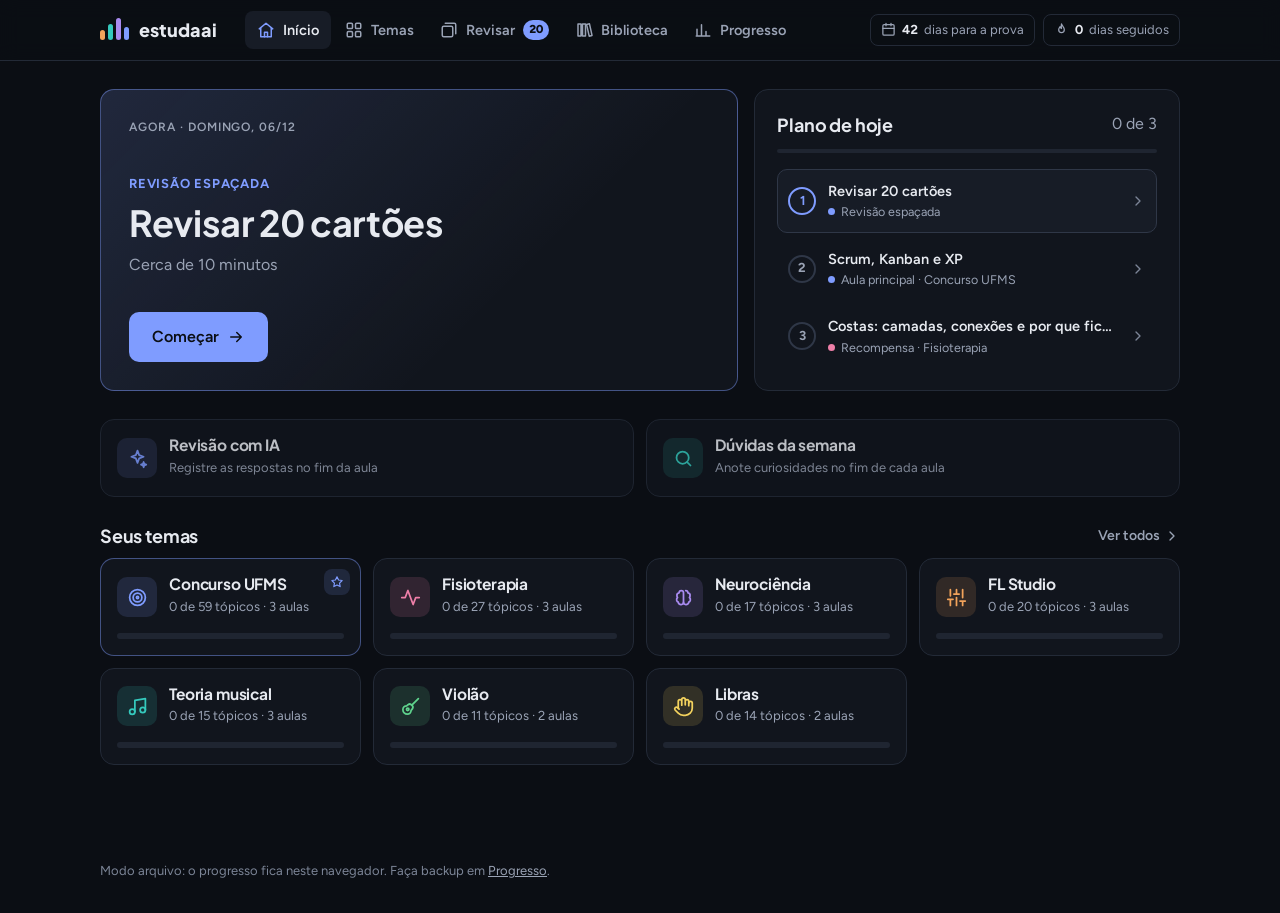
==== web/index.html @ f811dfb7 "Melhora o visual: corrige letras gigantes no Teste e ajusta acessibilidade - Teste da aula: a classe" ====
<!DOCTYPE html>
<html lang="pt-BR">
<head>
<meta charset="utf-8">
<meta name="viewport" content="width=device-width, initial-scale=1">
<title>estudaai</title>
<link rel="preconnect" href="https://fonts.googleapis.com">
<link href="https://fonts.googleapis.com/css2?family=Plus+Jakarta+Sans:wght@600;700;800&family=Figtree:wght@400;500;600;700&display=swap" rel="stylesheet">
<style>
/* ============================================================
   estudaai: visual
   Escuro, sóbrio, uma cor por tema. A variável --c é a cor do tema
   e pinta tudo o que estiver dentro do elemento que a define:
   botão principal, barra de progresso, passos da aula, ícone.
   ============================================================ */
:root {
  --bg: #0b0e14; --s1: #11151d; --s2: #171c26; --s3: #1f2531;
  --line: #232a37; --line2: #2f3747;
  --tx: #e7eaf0; --tx2: #c9cfdb; --mu: #9aa3b5; --mu2: #7c8597;   /* --mu2 ≥ 4.5:1 sobre --bg (antes 4.1:1) */
  --ac: #7f9cff; --ok: #4fcf86; --warn: #f2a35b; --bad: #ff7d86; --teal: #35c9bd;
  --on-c: #0b0e14;
  --fd: "Plus Jakarta Sans", ui-sans-serif, system-ui, "Segoe UI", sans-serif;
  --fb: "Figtree", ui-sans-serif, system-ui, "Segoe UI", sans-serif;
  --r: 14px; --r2: 10px;
  --c: var(--ac);
  color-scheme: dark;
}
/* Tons derivados da cor do tema, recalculados em cada elemento (por isso no seletor universal). */
*, ::before, ::after {
  box-sizing: border-box;
  --c-soft: color-mix(in srgb, var(--c) 14%, transparent);
  --c-tint: color-mix(in srgb, var(--c) 7%, var(--s1));
  --c-line: color-mix(in srgb, var(--c) 45%, transparent);
}
html, body { margin: 0; background: var(--bg); color: var(--tx); font-family: var(--fb); font-size: 16px; line-height: 1.55; -webkit-font-smoothing: antialiased; }
h1, h2, h3 { font-family: var(--fd); line-height: 1.2; text-wrap: balance; margin: 0; font-weight: 700; letter-spacing: -.01em; }
h1 { font-size: clamp(24px, 3vw, 30px); }
h2 { font-size: 18px; }
h3 { font-size: 16px; }
p { margin: 0; }
a { color: var(--ac); }
button { font: inherit; color: inherit; cursor: pointer; }
:focus-visible { outline: 2px solid var(--c); outline-offset: 2px; border-radius: 8px; }
.i { width: 18px; height: 18px; flex: none; }
code { font-size: .92em; }
@media (prefers-reduced-motion: reduce) { * { animation: none !important; transition: none !important; } }

/* ---------- topo ---------- */
.top { position: sticky; top: 0; z-index: 20; background: rgba(11, 14, 20, .86); backdrop-filter: blur(10px); border-bottom: 1px solid var(--line); }
.top .in { max-width: 1120px; margin: 0 auto; padding: 0 20px; height: 60px; display: flex; align-items: center; gap: 28px; }
.logo { display: flex; align-items: center; gap: 10px; font-family: var(--fd); font-weight: 800; font-size: 18px; text-decoration: none; color: var(--tx); }
.logo .bars { display: flex; gap: 3px; align-items: flex-end; height: 20px; }
.logo .bars i { display: block; width: 5px; border-radius: 3px; }
nav.tabs { display: flex; gap: 2px; }
nav.tabs a { position: relative; display: flex; align-items: center; gap: 8px; padding: 8px 12px; border-radius: 8px; color: var(--mu); text-decoration: none; font-weight: 600; font-size: 14.5px; transition: color .15s, background .15s; }
nav.tabs a:hover { color: var(--tx); background: var(--s1); }
nav.tabs a.on { color: var(--tx); background: var(--s2); }
nav.tabs a.on .i { color: var(--ac); }
.badge { display: inline-grid; place-items: center; min-width: 20px; height: 20px; padding: 0 6px; border-radius: 999px; background: var(--c); color: var(--on-c); font-size: 11.5px; font-weight: 800; font-variant-numeric: tabular-nums; }
nav.tabs .badge { background: var(--ac); }
.chipbar { margin-left: auto; display: flex; gap: 8px; }
.chip { display: inline-flex; align-items: center; gap: 6px; padding: 5px 10px; border-radius: 8px; border: 1px solid var(--line); font-size: 13px; color: var(--mu); white-space: nowrap; }
.chip .i { width: 15px; height: 15px; }
.chip b { color: var(--tx); font-variant-numeric: tabular-nums; }
.chip.quente .i { color: var(--warn); }
.chip.alerta { border-color: rgba(255, 125, 134, .4); color: var(--bad); }

/* ---------- estrutura ---------- */
main { max-width: 1120px; margin: 0 auto; padding: 28px 20px 96px; display: grid; gap: 28px; }
footer { max-width: 1120px; margin: 0 auto; padding: 0 20px 32px; color: var(--mu2); font-size: 13px; }
footer a { color: var(--mu); }
.cab { display: flex; align-items: flex-end; justify-content: space-between; gap: 16px; flex-wrap: wrap; }
.cab .sub { margin-top: 6px; max-width: 70ch; }
.titulo-sec { margin-bottom: 12px; }
h2.titulo-sec { font-size: 13px; font-family: var(--fb); color: var(--mu); text-transform: uppercase; letter-spacing: .08em; font-weight: 600; }
.card { background: var(--s1); border: 1px solid var(--line); border-radius: var(--r); padding: 22px; }
.bloco { background: var(--s1); border: 1px solid var(--line); border-radius: var(--r); padding: 20px 22px; }
.eyebrow { font-size: 12px; letter-spacing: .08em; text-transform: uppercase; color: var(--mu); font-weight: 600; }
.sub { color: var(--mu); }
.rotulo { font-size: 14px; color: var(--mu); }
.grid { display: grid; gap: 16px; }
.g2 { grid-template-columns: repeat(auto-fit, minmax(300px, 1fr)); }
.g3 { grid-template-columns: repeat(auto-fit, minmax(220px, 1fr)); }
.row { display: flex; gap: 10px; flex-wrap: wrap; align-items: center; }
.row.entre { justify-content: space-between; }
.row.centro { justify-content: center; }
.row.fim { justify-content: flex-end; }
.sep { flex: 1; }
.link { display: inline-flex; align-items: center; gap: 4px; font-size: 14px; font-weight: 600; text-decoration: none; color: var(--mu); }
.link:hover { color: var(--tx); }
.link .i { width: 16px; height: 16px; }
.migalha { display: inline-flex; align-items: center; gap: 8px; font-size: 13.5px; color: var(--mu); text-decoration: none; font-weight: 500; }
.migalha:hover { color: var(--tx); }
.migalha .i { width: 16px; height: 16px; }
.sep-m { color: var(--mu2); }

/* ---------- botões, etiquetas ---------- */
a.btn { text-decoration: none; }
.btn { display: inline-flex; align-items: center; justify-content: center; gap: 8px; min-height: 40px; padding: 8px 16px; border-radius: var(--r2); border: 1px solid var(--line2); background: var(--s2); color: var(--tx); font-weight: 600; font-size: 14.5px; transition: background .15s, border-color .15s, filter .15s; }
.btn:hover { background: var(--s3); }
.btn.pri { background: var(--c); border-color: transparent; color: var(--on-c); }
.btn.pri:hover { filter: brightness(1.08); }
.btn.ghost { background: transparent; }
.btn.ghost:hover { background: var(--s2); }
.btn.perigo { background: var(--bad); border-color: transparent; color: var(--on-c); }
.btn.sm { min-height: 34px; padding: 6px 12px; font-size: 13.5px; }
.btn.sm .i { width: 16px; height: 16px; }
.btn.lg { min-height: 48px; padding: 12px 22px; font-size: 16px; }
.btn[disabled] { opacity: .45; cursor: not-allowed; }
.btn kbd { margin-left: 4px; }
.pill { display: inline-flex; align-items: center; gap: 5px; padding: 3px 8px; border-radius: 6px; font-size: 12px; font-weight: 600; background: var(--s3); color: var(--mu); white-space: nowrap; }
.pill .i { width: 13px; height: 13px; }
.pill.ok { background: rgba(79, 207, 134, .13); color: var(--ok); }
.pill.med { background: rgba(242, 163, 91, .13); color: var(--warn); }
.pill.bad { background: rgba(255, 125, 134, .13); color: var(--bad); }
.pill.ac { background: var(--c-soft); color: var(--c); }
.tag { display: inline-flex; align-items: center; gap: 8px; font-size: 13px; font-weight: 600; color: var(--tx2); }
.dot { display: inline-block; width: 8px; height: 8px; border-radius: 50%; background: var(--c); flex: none; }
kbd { background: var(--s3); border: 1px solid var(--line2); border-bottom-width: 2px; border-radius: 5px; padding: 0 6px; font-family: ui-monospace, monospace; font-size: 11.5px; font-weight: 500; color: var(--mu); }
.btn.pri kbd { background: rgba(0, 0, 0, .15); border-color: rgba(0, 0, 0, .2); color: inherit; }

/* bloco colorido com ícone do tema */
.ico-t { width: 40px; height: 40px; border-radius: 10px; display: grid; place-items: center; background: var(--c-soft); color: var(--c); flex: none; }
.ico-t .i { width: 21px; height: 21px; }
.ico-t.sm { width: 24px; height: 24px; border-radius: 7px; }
.ico-t.sm .i { width: 14px; height: 14px; }
.ico-t.lg { width: 56px; height: 56px; border-radius: 14px; }
.ico-t.lg .i { width: 28px; height: 28px; }

/* barra de progresso */
.bar { height: 6px; border-radius: 6px; background: var(--s3); overflow: hidden; }
.bar > i { display: block; height: 100%; border-radius: 6px; background: var(--c); transition: width .3s; }
.bar.fino { height: 4px; }

/* ---------- início ---------- */
.hoje { display: grid; grid-template-columns: minmax(0, 1.2fr) minmax(0, .8fr); gap: 16px; }
.agora { display: grid; gap: 22px; align-content: space-between; padding: 28px; border-color: var(--c-line); background: linear-gradient(135deg, var(--c-soft), transparent 65%), var(--s1); }
.agora h1 { font-size: clamp(26px, 3.4vw, 36px); margin: 6px 0 8px; }
.agora .tipo { font-size: 13px; font-weight: 700; color: var(--c); text-transform: uppercase; letter-spacing: .06em; }
.plano { display: grid; gap: 12px; align-content: start; }
.plano > *, .plano li { min-width: 0; }   /* deixa o texto longo encurtar com … em vez de vazar */
.plano ol { list-style: none; margin: 4px 0 0; padding: 0; display: grid; gap: 4px; }
.passo { display: flex; align-items: center; gap: 12px; padding: 10px; border-radius: var(--r2); color: inherit; text-decoration: none; border: 1px solid transparent; transition: background .15s; }
.passo:hover { background: var(--s2); }
.passo.atual { background: var(--s2); border-color: var(--line2); }
.passo .n { width: 28px; height: 28px; border-radius: 50%; border: 2px solid var(--line2); display: grid; place-items: center; font-size: 13px; font-weight: 700; color: var(--mu); flex: none; }
.passo .n .i { width: 15px; height: 15px; }
.passo.atual .n { border-color: var(--c); color: var(--c); }
.passo.feito .n { background: var(--ok); border-color: var(--ok); color: var(--on-c); }
.passo .txt { flex: 1; min-width: 0; }
.passo .t1 { display: block; font-size: 14.5px; font-weight: 600; white-space: nowrap; overflow: hidden; text-overflow: ellipsis; }
.passo.feito .t1 { color: var(--mu); text-decoration: line-through; text-decoration-color: var(--mu2); }
.passo small { display: flex; align-items: center; gap: 6px; color: var(--mu); font-size: 12.5px; }
.passo .dot { width: 7px; height: 7px; }
.passo .fim { color: var(--mu2); width: 16px; height: 16px; }

/* blocos de tema */
.temas { display: grid; grid-template-columns: repeat(auto-fill, minmax(250px, 1fr)); gap: 12px; }
.tile { display: grid; gap: 14px; align-content: space-between; padding: 16px; border-radius: var(--r); background: var(--s1); border: 1px solid var(--line); color: inherit; text-decoration: none; transition: border-color .15s, background .15s; }
.tile:hover { border-color: var(--c-line); background: var(--c-tint); }
.tile.principal { border-color: var(--c-line); }
.tile .topo { display: flex; gap: 12px; align-items: center; }
.tile .nome { flex: 1; min-width: 0; }
.tile h3 { font-size: 15.5px; }
.tile .meta { font-size: 13px; color: var(--mu); }
.tile .desc { font-size: 13.5px; color: var(--mu); display: -webkit-box; -webkit-line-clamp: 2; -webkit-box-orient: vertical; overflow: hidden; }
.tile { position: relative; }
/* tema principal: só a estrela no canto, para o nome não quebrar em blocos estreitos */
.tile .topo > .fixa { position: absolute; top: 10px; right: 10px; width: 26px; height: 26px; padding: 0; justify-content: center; border-radius: 8px; }
.tile .topo > .fixa .i { width: 14px; height: 14px; }
.tile.principal h3 { padding-right: 28px; }

/* ---------- trilha de um tema ---------- */
.tema-cab { display: grid; gap: 18px; padding: 24px; border-radius: var(--r); border: 1px solid var(--line); border-top: 3px solid var(--c); background: linear-gradient(180deg, var(--c-soft), transparent 70%), var(--s1); }
.tema-cab .id { display: flex; gap: 16px; align-items: center; }
.tema-cab .id .sub { margin-top: 4px; max-width: 72ch; }
.progresso-tema { display: grid; gap: 8px; }
.stats { display: flex; gap: 20px; flex-wrap: wrap; font-size: 14px; color: var(--mu); }
.stats b { color: var(--tx); font-variant-numeric: tabular-nums; }
.stats .aviso b { color: var(--warn); }
.legenda { display: flex; gap: 18px; flex-wrap: wrap; font-size: 13px; color: var(--mu); margin: -10px 0; }
.leg { display: inline-flex; align-items: center; gap: 7px; }
.leg .sit { width: 12px; height: 12px; }
.leg .i { width: 14px; height: 14px; color: var(--mu2); }
.disc { background: var(--s1); border: 1px solid var(--line); border-radius: var(--r); overflow: hidden; }
.disc header { display: flex; align-items: center; gap: 10px; padding: 14px 18px; border-bottom: 1px solid var(--line); flex-wrap: wrap; }
.disc header .dot { width: 10px; height: 10px; border-radius: 3px; }
.disc header h2 { font-size: 16px; }
.disc header .sub { font-size: 13px; }
.disc header .conta { margin-left: auto; font-size: 13px; color: var(--mu); font-variant-numeric: tabular-nums; }
.topicos { display: grid; grid-template-columns: repeat(auto-fill, minmax(min(100%, 360px), 1fr)); }
.topico { display: flex; align-items: center; gap: 12px; width: 100%; padding: 11px 18px; border: 0; border-bottom: 1px solid var(--line); background: none; text-align: left; color: var(--tx); transition: background .12s; }
.topico:hover { background: var(--s2); }
.topico .t { flex: 1; min-width: 0; font-size: 14.5px; line-height: 1.35; }
.topico .t small { display: block; margin-top: 2px; color: var(--mu); font-size: 12.5px; }
.topico.sem .t { color: var(--mu); }
.topico .fim { color: var(--mu2); width: 16px; height: 16px; }
.topico.sem .fim { color: var(--c); opacity: .7; }
.prio { color: var(--warn); font-weight: 600; }
/* situação do tópico: forma + cor (não depende só da cor) */
.sit { width: 20px; height: 20px; border-radius: 50%; border: 2px solid var(--line2); display: grid; place-items: center; flex: none; }
.sit .i { width: 12px; height: 12px; stroke-width: 3; }
.estudado .sit { background: var(--c); border-color: var(--c); }
.revisar .sit { border-color: var(--warn); color: var(--warn); }
.dominado .sit { background: var(--ok); border-color: var(--ok); color: var(--on-c); }
.leg.estudado .sit { background: var(--ac); border-color: var(--ac); }
.leg.revisar .sit { background: var(--warn); }

/* bloco recolhível (calculadora da prova) */
details.recolhe { padding: 0; }
details.recolhe > summary { display: flex; align-items: center; gap: 12px; padding: 16px 18px; cursor: pointer; list-style: none; }
details.recolhe > summary::-webkit-details-marker { display: none; }
details.recolhe > summary small { display: block; font-size: 13px; }
details.recolhe > summary .fim { margin-left: auto; color: var(--mu2); transition: transform .2s; }
details.recolhe[open] > summary .fim { transform: rotate(90deg); }
details.recolhe[open] > summary { border-bottom: 1px solid var(--line); }
details.recolhe > :not(summary) { margin: 16px 18px; }
details.recolhe > :last-child { margin-bottom: 18px; }

/* escolher cor */
.cores { display: flex; flex-wrap: wrap; gap: 10px; }
.cor { width: 38px; height: 38px; border-radius: 10px; border: 2px solid transparent; background: var(--c); color: var(--on-c); display: grid; place-items: center; }
.cor.on { border-color: var(--tx); }
.cor .i { stroke-width: 3; }

/* ---------- aula ---------- */
.aula-cab { display: grid; gap: 12px; }
.aula-cab h1 { font-size: clamp(26px, 3.4vw, 34px); }
.ideia { font-size: 17px; color: var(--tx2); border-left: 3px solid var(--c); padding: 2px 0 2px 14px; max-width: 70ch; }
.ferramentas { gap: 6px; }
.aviso-auto { display: flex; gap: 10px; align-items: flex-start; font-size: 14px; color: var(--mu); max-width: 860px; }
.aviso-auto .i { color: var(--warn); margin-top: 2px; }
.steps { display: flex; gap: 2px; overflow-x: auto; border-bottom: 1px solid var(--line); margin-top: 6px; scrollbar-width: none; }
.steps button { display: flex; align-items: center; gap: 8px; padding: 10px 12px; border: 0; border-bottom: 2px solid transparent; margin-bottom: -1px; background: none; color: var(--mu); font-weight: 600; font-size: 14px; white-space: nowrap; }
.steps button:hover { color: var(--tx); }
.steps button > span { width: 22px; height: 22px; border-radius: 50%; display: grid; place-items: center; font-size: 12px; background: var(--s3); color: var(--mu); }
.steps button > span .i { width: 13px; height: 13px; stroke-width: 3; }
.steps button.on { color: var(--tx); border-bottom-color: var(--c); }
.steps button.on > span { background: var(--c); color: var(--on-c); }
.steps button.ok > span { background: var(--c-soft); color: var(--c); }
#corpo { min-height: 240px; }
.aula-nav { position: sticky; bottom: 0; z-index: 5; display: flex; align-items: center; justify-content: space-between; gap: 12px; padding: 14px 0 16px; margin-top: -8px; background: linear-gradient(transparent, var(--bg) 35%); }
.aula-nav .sub { font-size: 13px; }
.instrucao { align-items: center; max-width: 860px; }
.instrucao .sub { flex: 1; min-width: 240px; }
.conteudo { display: grid; gap: 16px; max-width: 860px; }
.conteudo h3 { font-size: 17px; margin-bottom: 10px; }
.conteudo p, .conteudo li { max-width: 72ch; }
.conteudo p + p { margin-top: 10px; }
.tab { border-collapse: collapse; width: 100%; font-size: 15px; display: block; overflow-x: auto; }
.tab th, .tab td { padding: 9px 11px; border-bottom: 1px solid var(--line); text-align: left; vertical-align: top; }
.tab th { color: var(--mu); font-size: 12.5px; text-transform: uppercase; letter-spacing: .05em; }
.dica { background: rgba(242, 163, 91, .08); border-left: 3px solid var(--warn); padding: 10px 14px; border-radius: 0 8px 8px 0; margin: 10px 0; }
.pratica { background: rgba(53, 201, 189, .08); border-left: 3px solid var(--teal); padding: 10px 14px 10px 30px; border-radius: 0 8px 8px 0; margin: 10px 0; }
p.pratica { padding-left: 14px; }
.grande { font-family: var(--fd); font-size: 28px; font-weight: 800; color: var(--c); font-variant-numeric: tabular-nums; }
.fluxo, .linha, .ciclo { display: flex; flex-wrap: wrap; gap: 8px; align-items: center; margin: 6px 0; }
.fluxo span, .linha span, .ciclo span { background: var(--s3); padding: 7px 12px; border-radius: 8px; font-size: 14px; }
.fluxo span:not(:last-child)::after, .linha span:not(:last-child)::after, .ciclo span::after { content: "→"; margin-left: 10px; color: var(--c); }
.ciclo span:last-child::after { content: "↺"; }

/* mapa mental */
.mapa { display: grid; grid-template-columns: repeat(auto-fit, minmax(200px, 1fr)); gap: 12px; margin-top: 4px; }
.mapa .raiz { grid-column: 1 / -1; justify-self: center; font-family: var(--fd); font-weight: 800; font-size: 20px; padding: 12px 24px; border-radius: 12px; background: var(--c); color: var(--on-c); }
.ramo { border-radius: 12px; background: var(--s1); border: 1px solid var(--line); border-top: 3px solid var(--rc); padding: 14px 16px; }
.ramo b { font-family: var(--fd); display: block; margin-bottom: 6px; }
.ramo ul { margin: 0; padding-left: 18px; color: var(--tx2); font-size: 14.5px; }
.oculto .ramo ul { filter: blur(6px); user-select: none; }

/* lembrar, explicar, formulários */
.lembre { display: grid; gap: 14px; max-width: 820px; }
.lembre label { font-weight: 600; display: block; margin-bottom: 6px; }
label { font-size: 14px; }
textarea, input[type=text], select { width: 100%; background: var(--s2); border: 1px solid var(--line2); color: var(--tx); border-radius: var(--r2); padding: 10px 12px; font: inherit; transition: border-color .15s; }
textarea:focus, input[type=text]:focus, select:focus { border-color: var(--c); outline: none; }
textarea { min-height: 76px; resize: vertical; }
.campo { display: grid; gap: 4px; min-width: 220px; }
.campo label { font-size: 13px; color: var(--mu); }

/* teste */
.q { display: grid; gap: 10px; max-width: 780px; }
.q h3 { font-size: 19px; margin-bottom: 4px; }
.opt { display: block; width: 100%; text-align: left; padding: 13px 16px; border-radius: var(--r2); background: var(--s1); border: 1px solid var(--line2); font-size: 15.5px; transition: border-color .15s, background .15s; }
.opt:hover { border-color: var(--c); background: var(--s2); }
.opt.certa { border-color: var(--ok); background: rgba(79, 207, 134, .1); }
.opt.errada { border-color: var(--bad); background: rgba(255, 125, 134, .1); }
.exp { padding: 12px 15px; border-radius: var(--r2); background: var(--s2); }
.exp.ok { display: flex; gap: 8px; align-items: center; }
.exp.ok .i { color: var(--ok); }
.placar { display: flex; gap: 5px; }
.placar i, .placar button { width: 28px; height: 6px; border-radius: 4px; background: var(--s3); border: 0; padding: 0; }
.placar button { height: 22px; background: linear-gradient(var(--s3), var(--s3)) center / 100% 6px no-repeat; }   /* área de toque maior, barrinha fina */
.placar button:hover { background-image: linear-gradient(var(--line2), var(--line2)); }
.placar .c { --b: var(--ok); }
.placar .e { --b: var(--bad); }
.placar i.c, .placar i.e { background: var(--b); }
.placar button.c, .placar button.e { background-image: linear-gradient(var(--b), var(--b)); }
.placar button.on { background-size: 100% 10px; outline: 2px solid var(--c-line); outline-offset: 2px; border-radius: 4px; }
.opt { display: flex; gap: 12px; align-items: center; }
/* letra da alternativa: selo pequeno (não confundir com .wid .letra, a letra gigante da datilologia) */
.opt .letra { display: grid; place-items: center; flex: none; width: 28px; height: 28px; border-radius: 8px; background: var(--s3); color: var(--mu); font-family: var(--fd); font-size: 13px; font-weight: 800; transition: background .15s, color .15s; }
.opt:hover:not([disabled]) .letra { background: var(--c-soft); color: var(--c); }
.opt.certa .letra { background: var(--ok); color: var(--on-c); }
.opt.errada .letra { background: var(--bad); color: var(--on-c); }
.opt[disabled] { cursor: default; }
.opt[disabled]:not(.certa):not(.errada) { opacity: .7; }

/* ---------- revisão ---------- */
.revisao { display: grid; gap: 16px; max-width: 760px; width: 100%; margin: 0 auto; }
.sessao { display: flex; align-items: center; gap: 12px; }
.sessao .bar { flex: 1; }
.sessao .sub { font-size: 13px; font-variant-numeric: tabular-nums; }
.fc { position: relative; min-height: 260px; display: grid; place-items: center; text-align: center; padding: 44px 32px 32px; border-radius: var(--r); background: var(--s1); border: 1px solid var(--line); border-top: 3px solid var(--c); font-size: 20px; }
.fc > .tag { position: absolute; top: 14px; left: 16px; font-size: 12.5px; color: var(--mu); }
.fc .verso { border-top: 1px solid var(--line); margin-top: 18px; padding-top: 18px; font-size: 17px; color: var(--tx2); }
.fc.vazio { border-top-color: var(--ok); }
.fc.vazio .ico-t { margin: 0 auto 12px; }
.fc.vazio h2 { margin-bottom: 6px; }
.fc.vazio .btn { margin-top: 16px; }
.notas { display: grid; grid-template-columns: repeat(4, 1fr); gap: 10px; }
.nota { flex-direction: column; gap: 0; min-height: 64px; border-color: var(--c-line); }
.nota > span { color: var(--c); }
.nota small { font-size: 12px; font-weight: 500; color: var(--mu); }
.nota kbd { position: absolute; top: 6px; right: 6px; }
.nota { position: relative; }

/* ---------- biblioteca ---------- */
.zona { display: grid; place-items: center; text-align: center; min-height: 240px; padding: 20px; border: 2px dashed var(--line2); border-radius: var(--r); cursor: pointer; transition: border-color .15s, background .15s; }
.zona:hover { border-color: var(--ac); background: var(--s2); }
.zona .ico-t { margin: 0 auto 12px; }

/* ---------- progresso ---------- */
.cal { display: grid; grid-template-columns: repeat(14, 1fr); gap: 4px; max-width: 520px; }
.cal i { aspect-ratio: 1; border-radius: 4px; background: var(--s3); }
.cal i.l1 { background: #2b3d73; }
.cal i.l2 { background: #4a63c0; }
.cal i.l3 { background: var(--ac); }
.cal-leg { display: flex; align-items: center; gap: 8px; margin-top: 10px; font-size: 12.5px; color: var(--mu); }
.cal-leg .cal { display: flex; gap: 4px; }
.cal-leg .cal i { width: 12px; height: 12px; }

/* ---------- widgets (prática) ---------- */
.wid { background: var(--s1); border: 1px solid var(--line); border-radius: var(--r); padding: 20px; display: grid; gap: 14px; }
.wid h3 { font-size: 17px; }
.tv td, .tv th { text-align: center; }
.tv button { width: 44px; height: 36px; border-radius: 8px; border: 1px solid var(--line2); background: var(--s3); font-weight: 800; }
.tv button.V { color: var(--ok); }
.tv button.F { color: var(--bad); }
.tv button.certo { box-shadow: 0 0 0 2px var(--ok); }
.tv button.erro { box-shadow: 0 0 0 2px var(--bad); }
.par { display: grid; grid-template-columns: 1fr 1fr; gap: 10px; }
.par .col { display: grid; gap: 8px; align-content: start; }
.par button { text-align: left; padding: 11px 13px; border-radius: var(--r2); background: var(--s2); border: 1px solid var(--line2); font-size: 14.5px; }
.par button.sel { border-color: var(--c); background: var(--c-soft); }
.par button.ok { border-color: var(--ok); background: rgba(79, 207, 134, .1); color: var(--ok); cursor: default; }
.par button.no { animation: shake .3s; }
@keyframes shake { 25% { transform: translateX(-4px); } 75% { transform: translateX(4px); } }
.ord { display: flex; flex-wrap: wrap; gap: 8px; }
.ord button { padding: 10px 14px; border-radius: var(--r2); background: var(--s2); border: 1px solid var(--line2); }
.ord button.usado { opacity: .3; }
.resposta { display: grid; gap: 6px; counter-reset: n; }
.resposta div { padding: 9px 13px; border-radius: 8px; background: var(--s3); counter-increment: n; }
.resposta div::before { content: counter(n) ". "; font-weight: 800; color: var(--c); }
.resposta div.ok { background: rgba(79, 207, 134, .12); }
.resposta div.no { background: rgba(255, 125, 134, .12); }
.piano { position: relative; height: 150px; user-select: none; overflow-x: auto; }
.piano .k { position: absolute; top: 0; border: 1px solid #0b0f19; border-radius: 0 0 8px 8px; display: flex; align-items: flex-end; justify-content: center; font-size: 11px; padding-bottom: 6px; font-weight: 700; }
.piano .w { background: #eef1f8; color: #58607a; height: 150px; z-index: 1; }
.piano .b { background: #151a27; color: #9aa4be; height: 92px; z-index: 2; }
.piano .k.hi.w { background: #b7c6ff; color: #0b1020; }
.piano .k.hi.b { background: #5a76e0; color: #fff; }
.piano .k.on { background: var(--warn) !important; color: #0b1020 !important; }
.seq { display: grid; gap: 7px; overflow-x: auto; }
.seq .linha { display: grid; grid-template-columns: 70px repeat(16, minmax(26px, 1fr)); gap: 5px; align-items: center; }
.seq .linha b { font-size: 13px; color: var(--mu); }
.seq .st { height: 34px; border-radius: 6px; border: 0; background: var(--s3); width: auto; }
.seq .st:nth-child(4n+2) { background: #2a3242; }
.seq .st.on { background: var(--rc); }
.seq .st.cur { outline: 2px solid #fff; outline-offset: -2px; }
.cordas { display: flex; flex-wrap: wrap; gap: 8px; }
.cordas button { min-width: 56px; padding: 9px 12px; border-radius: var(--r2); background: var(--s2); border: 1px solid var(--line2); font-weight: 800; font-family: var(--fd); }
.cordas button.on { background: var(--c); color: var(--on-c); border-color: var(--c); }
.met { display: flex; gap: 12px; justify-content: center; }
.met i { width: 46px; height: 46px; border-radius: 50%; background: var(--s3); transition: background .05s; }
.met i.on { background: var(--teal); }
.met i.on.um { background: var(--warn); }
.cam { display: grid; gap: 8px; }
.cam button { text-align: left; padding: 12px 14px; border-radius: var(--r2); border: 1px solid var(--line); background: var(--cc); color: #0b1020; font-weight: 700; transition: transform .12s; }
.cam button.sel { transform: translateX(10px); box-shadow: 0 0 0 3px #fff; }
.wid .letra { font-family: var(--fd); font-size: 110px; font-weight: 800; text-align: center; line-height: 1; color: var(--c); }
canvas { max-width: 100%; background: var(--s2); border-radius: var(--r2); }
input[type=range] { width: 100%; accent-color: var(--c); }

/* ---------- modal e aviso ---------- */
.modal { position: fixed; inset: 0; z-index: 50; display: grid; place-items: center; padding: 16px; background: rgba(5, 7, 12, .72); backdrop-filter: blur(2px); }
.modal .card { max-width: 720px; width: 100%; max-height: 88vh; overflow: auto; display: grid; gap: 14px; box-shadow: 0 20px 60px rgba(0, 0, 0, .5); }
pre.prompt { white-space: pre-wrap; background: var(--s2); border: 1px solid var(--line); border-radius: var(--r2); padding: 14px; font-size: 13px; max-height: 240px; overflow: auto; margin: 0; }
.toast { position: fixed; bottom: 24px; left: 50%; transform: translateX(-50%); z-index: 60; padding: 11px 18px; border-radius: var(--r2); background: var(--s3); border: 1px solid var(--line2); font-weight: 600; font-size: 14.5px; box-shadow: 0 10px 30px rgba(0, 0, 0, .4); }

/* ---------- telas menores ---------- */
@media (max-width: 860px) {
  .hoje { grid-template-columns: 1fr; }
  /* some da tela, mas o leitor de tela ainda lê "73 dias para a prova" */
  .chip .l { position: absolute; width: 1px; height: 1px; overflow: hidden; clip: rect(0 0 0 0); white-space: nowrap; }
}
/* toque (celular, tablet): alvos de pelo menos 44px */
@media (pointer: coarse) {
  .btn { min-height: 44px; }
  .btn.sm { min-height: 40px; }
  .topico { min-height: 52px; }
}
@media (max-width: 720px) {
  /* backdrop-filter prenderia a barra fixa de baixo ao cabeçalho: no celular, fundo sólido */
  .top { backdrop-filter: none; background: var(--bg); }
  .top .in { height: 54px; gap: 12px; }
  /* abas viram a barra de baixo, ao alcance do polegar */
  nav.tabs { position: fixed; left: 0; right: 0; bottom: 0; z-index: 30; justify-content: space-around; gap: 0; padding: 6px 4px calc(6px + env(safe-area-inset-bottom)); background: rgba(11, 14, 20, .96); backdrop-filter: blur(10px); border-top: 1px solid var(--line); }
  nav.tabs a { flex-direction: column; gap: 2px; padding: 6px 6px; font-size: 12px; min-width: 60px; min-height: 48px; justify-content: center; }
  nav.tabs a.on { background: none; color: var(--ac); }
  nav.tabs .badge { position: absolute; top: 0; right: 6px; min-width: 17px; height: 17px; font-size: 10.5px; }
  main { padding: 20px 16px 110px; gap: 22px; }
  footer { padding-bottom: 90px; }
  .card, .tema-cab { padding: 18px; }
  .agora { padding: 22px; }
  .aula-nav { bottom: 62px; }
  .aula-nav .l, .aula-nav .sub { display: none; }
  .notas { grid-template-columns: 1fr 1fr; }
  .nota kbd { display: none; }
  .par { grid-template-columns: 1fr; }
  .toast { bottom: 84px; }
  .legenda { gap: 10px 14px; }
  /* cabeçalho do tema: "Continuar" ocupa a linha toda; as ações secundárias vão para a linha de baixo */
  .tema-cab .row > #revtema { flex: 1; }
  .tema-cab .row > .btn.pri { width: 100%; justify-content: flex-start; text-align: left; }
  .tema-cab .row > .sep { flex-basis: 100%; height: 0; }
  .tema-cab .id { align-items: flex-start; }
}

/* ---------- revisão com IA e dúvidas (52-revisao-ia, 77-tela-ia) ---------- */
.atalhos-ia { display: grid; grid-template-columns: repeat(auto-fit, minmax(280px, 1fr)); gap: 12px; }
.tile.atalho .topo { align-items: center; }
.tile.atalho.vazio { opacity: .8; }
.ia-bloco { display: grid; gap: 14px; }
.ia-bloco h2 { display: flex; align-items: center; gap: 8px; }
.ia-bloco h2 .i { color: var(--c); }
.ia-sel { width: auto; min-width: 150px; }
.fila-ia, .duvidas { list-style: none; margin: 0; padding: 0; display: grid; gap: 6px; }
.fila-ia li, .duvidas li { display: flex; align-items: center; justify-content: space-between; gap: 10px; padding: 8px 10px 8px 12px; border-radius: var(--r2); background: var(--s2); border: 1px solid var(--line); }
.fila-ia label { display: flex; gap: 12px; align-items: center; flex: 1; min-width: 0; cursor: pointer; }
.fila-ia input { accent-color: var(--c); width: 18px; height: 18px; flex: none; }
.fila-ia .txt, .duvidas li > span { display: grid; min-width: 0; }
.fila-ia small, .duvidas small { color: var(--mu); font-size: 13px; }
.nova-duv input { flex: 1; min-width: 200px; width: auto; }
details.colar summary, details.resp-ia summary { cursor: pointer; color: var(--mu); font-weight: 600; font-size: 14px; }
details.colar[open] { display: grid; gap: 8px; }
details.colar[open] summary { margin-bottom: 4px; }
details.resp-ia summary { display: flex; gap: 10px; align-items: center; flex-wrap: wrap; color: var(--tx); list-style: none; }
details.resp-ia[open] { display: grid; gap: 14px; }
.md { display: grid; gap: 10px; max-width: 80ch; }
.md h3 { font-size: 18px; margin-top: 10px; }
.md h4 { font-size: 15.5px; margin: 6px 0 0; font-family: var(--fd); }
.md ul, .md ol { margin: 0; padding-left: 22px; display: grid; gap: 4px; }
.md pre { white-space: pre-wrap; background: var(--s2); border: 1px solid var(--line); border-radius: var(--r2); padding: 12px; margin: 0; font-size: 13px; overflow-x: auto; }
.md hr { border: 0; border-top: 1px solid var(--line); width: 100%; margin: 6px 0; }
.md .cita { border-left: 3px solid var(--c-line); padding-left: 12px; color: var(--tx2); }
.sr { position: absolute; width: 1px; height: 1px; overflow: hidden; clip: rect(0 0 0 0); white-space: nowrap; }
.g3-ia { grid-template-columns: repeat(auto-fit, minmax(240px, 1fr)); gap: 12px; }
button.link { background: none; border: 0; padding: 0; cursor: pointer; text-decoration: underline; text-underline-offset: 3px; }
button.link[disabled] { opacity: .45; cursor: not-allowed; }
.outros-chats { font-size: 14px; display: inline-flex; gap: 6px; align-items: center; }

</style>
</head>
<body>
<header class="top"><div class="in">
  <a class="logo" href="#inicio" aria-label="estudaai, início"><span class="bars"><i style="height:10px;background:#f2a35b"></i><i style="height:16px;background:#35c9bd"></i><i style="height:22px;background:#a98bf0"></i><i style="height:13px;background:#7f9cff"></i></span>estudaai</a>
  <nav class="tabs" id="tabs"></nav>
  <div class="chipbar" id="chips"></div>
</div></header>
<main id="app"></main>
<footer></footer>

<script>
const TEMAS = [{"id": "concurso", "nome": "🎯 Concurso UFMS", "cor": "#7f9cff", "desc": "Analista de TI (506), prova em 17/01/2027. Específicos, RLM e Legislação valem o dobro.", "disciplinas": [{"id": "esp", "nome": "Específicos: 506 Dev de Software", "cor": "#e8590c", "questoes": 20, "pontos": 40, "topicos": [{"id": "esp01", "t": "Engenharia de requisitos: coleta, reuniões, especificação, validação, gerência, prototipação", "p": 3}, {"id": "esp02", "t": "Casos de uso e padrões de casos de uso; modelos de processo de software", "p": 2}, {"id": "esp03", "t": "Ágil: Scrum, Kanban, XP (papéis, artefatos, cerimônias)", "p": 3}, {"id": "esp04", "t": "Testes: unitário, integração, usabilidade, automatizado, cobertura, TDD, mocks", "p": 3}, {"id": "esp05", "t": "Clean Code e análise estática (SonarQube)", "p": 2}, {"id": "esp06", "t": "Orientação a objetos: conceitos e princípios", "p": 3}, {"id": "esp07", "t": "UML: visão geral, modelos e diagramas", "p": 2}, {"id": "esp08", "t": "Padrões de projeto (GoF), MVC, arquitetura back-end/front-end", "p": 3}, {"id": "esp09", "t": "Desenvolvimento seguro: Secure SDLC, Security/Privacy by Design, modelagem de ameaças, revisão de código", "p": 2}, {"id": "esp10", "t": "OWASP Top 10", "p": 3}, {"id": "esp11", "t": "Interoperabilidade: e-PING, Web Services, RESTful", "p": 2}, {"id": "esp12", "t": "Acessibilidade (eMAG) e usabilidade", "p": 2}, {"id": "esp13", "t": "Java, JEE/Jakarta EE, Spring Boot", "p": 2}, {"id": "esp14", "t": "PHP, CakePHP, Laravel, WordPress; Flutter", "p": 1}, {"id": "esp15", "t": "Web: HTML5, CSS3, JavaScript, Vue.js, Bootstrap, Swagger/OpenAPI", "p": 2}, {"id": "esp16", "t": "Git e GitLab, CI/CD, Docker", "p": 3}, {"id": "esp17", "t": "SSO e OAuth2; autenticação e autorização", "p": 2}, {"id": "esp18", "t": "BD: modelagem, DER, projeto lógico/físico, modelo relacional, engenharia reversa", "p": 3}, {"id": "esp19", "t": "Normalização e formas normais", "p": 3}, {"id": "esp20", "t": "SQL (DDL, DML), álgebra relacional, otimização de consultas", "p": 3}, {"id": "esp21", "t": "Transações e controle de concorrência (ACID, isolamento)", "p": 2}, {"id": "esp22", "t": "PostgreSQL: arquitetura, views, triggers, procedures, índices, schemas, tablespaces, dblink, savepoints, regex", "p": 2}, {"id": "esp23", "t": "Data Warehouse, Data Mining, BI; modelo cliente/servidor", "p": 1}, {"id": "esp24", "t": "Segurança da informação: políticas, controle de acesso, criptografia, vulnerabilidades e incidentes, segurança de APIs", "p": 2}, {"id": "esp25", "t": "LGPD (Lei 13.709/2018)", "p": 3}, {"id": "esp26", "t": "IA, Machine Learning, IA generativa e LLMs; uso responsável, vieses; Big Data", "p": 2}]}, {"id": "rlm", "nome": "Raciocínio Lógico", "cor": "#1971c2", "questoes": 10, "pontos": 20, "topicos": [{"id": "rlm01", "t": "Proposições, conectivos e tabela-verdade; tautologia, contradição, contingência", "p": 3}, {"id": "rlm02", "t": "Negação de proposições; equivalências e implicações lógicas", "p": 3}, {"id": "rlm03", "t": "Argumentação: validade, inferências e conclusões a partir de hipóteses", "p": 3}, {"id": "rlm04", "t": "Diagramas lógicos e operações com conjuntos", "p": 2}, {"id": "rlm05", "t": "Sequências numéricas, alfabéticas e figurais", "p": 2}, {"id": "rlm06", "t": "Orientação espacial e temporal; problemas de relações (quem é quem)", "p": 2}, {"id": "rlm07", "t": "Princípio fundamental da contagem; arranjos, permutações e combinações", "p": 3}, {"id": "rlm08", "t": "Probabilidade", "p": 3}, {"id": "rlm09", "t": "Razões, proporções e porcentagem", "p": 2}]}, {"id": "leg", "nome": "Legislação", "cor": "#2f9e44", "questoes": 10, "pontos": 20, "topicos": [{"id": "leg01", "t": "CF/88, arts. 37 a 41: princípios, concurso, acumulação, servidores, estabilidade", "p": 3}, {"id": "leg02", "t": "Lei 8.112/90: provimento, posse, exercício, estágio probatório, vacância, remoção, redistribuição", "p": 3}, {"id": "leg03", "t": "Lei 8.112/90: direitos e vantagens (indenizações, gratificações, férias, licenças, afastamentos)", "p": 2}, {"id": "leg04", "t": "Lei 8.112/90: regime disciplinar (deveres, proibições, responsabilidades, penalidades)", "p": 3}, {"id": "leg05", "t": "Lei 8.112/90: sindicância e PAD", "p": 3}, {"id": "leg06", "t": "Lei 9.784/99: processo administrativo federal", "p": 3}, {"id": "leg07", "t": "Decreto 9.283/2018: Marco Legal de CT&I", "p": 2}, {"id": "leg08", "t": "Estatuto da UFMS (Res. 93-Coun/2021)", "p": 2}, {"id": "leg09", "t": "Regimento Geral da UFMS (Res. 137-Coun/2021)", "p": 2}, {"id": "leg10", "t": "Código de Ética dos Servidores da UFMS (Res. 426-Coun/2026)", "p": 2}]}, {"id": "por", "nome": "Língua Portuguesa", "cor": "#9c36b5", "questoes": 15, "pontos": 15, "topicos": [{"id": "por01", "t": "Compreensão e interpretação de textos", "p": 3}, {"id": "por02", "t": "Gêneros, tipos textuais e funções da linguagem", "p": 2}, {"id": "por03", "t": "Coesão e coerência", "p": 3}, {"id": "por04", "t": "Semântica: sinonímia, antonímia, polissemia, paronímia, homonímia; sentido próprio e figurado", "p": 2}, {"id": "por05", "t": "Ortografia, hífen, maiúsculas; acentuação", "p": 1}, {"id": "por06", "t": "Classes de palavras; estrutura e formação de palavras", "p": 2}, {"id": "por07", "t": "Sintaxe: termos da oração; coordenação e subordinação; orações reduzidas", "p": 2}, {"id": "por08", "t": "Regência e crase", "p": 3}, {"id": "por09", "t": "Concordância verbal e nominal", "p": 3}, {"id": "por10", "t": "Tempos e modos verbais; colocação pronominal", "p": 2}, {"id": "por11", "t": "Pontuação", "p": 3}]}, {"id": "ing", "nome": "Língua Inglesa", "cor": "#c2255c", "questoes": 5, "pontos": 5, "topicos": [{"id": "ing01", "t": "Leitura: sentido global, localizar ideia, cognatos", "p": 3}, {"id": "ing02", "t": "Vocabulário fundamental e de TI; falsos cognatos", "p": 2}, {"id": "ing03", "t": "Gramática funcional para leitura (tempos, conectivos, modais)", "p": 1}]}]}, {"id": "fisioterapia", "nome": "🦴 Fisioterapia", "cor": "#ee7fa8", "desc": "Base do curso: anatomia palpável, fisiologia, cinesiologia, avaliação e recursos.", "disciplinas": [{"id": "ana", "nome": "Anatomia", "cor": "#e8590c", "topicos": [{"id": "ana01", "t": "COSTAS: camadas de tecido, músculos, fáscia toracolombar e por que ficam tensas (aula 01)", "p": 3}, {"id": "ana02", "t": "Planos, eixos e termos de posição", "p": 3}, {"id": "ana03", "t": "Osteologia: coluna vertebral (cervical, torácica, lombar, sacro)", "p": 3}, {"id": "ana04", "t": "Artrologia: tipos de articulação; disco intervertebral e facetas", "p": 3}, {"id": "ana05", "t": "Miologia do ombro: manguito rotador e escápula", "p": 2}, {"id": "ana06", "t": "Miologia do quadril e pelve (glúteos, iliopsoas, piriforme)", "p": 2}, {"id": "ana07", "t": "Joelho: ligamentos (LCA, LCP, colaterais) e meniscos", "p": 2}, {"id": "ana08", "t": "Pescoço: trapézio superior, levantador da escápula, ECM, escalenos", "p": 2}, {"id": "ana09", "t": "Anatomia palpatória: pontos de referência ósseos", "p": 1}]}, {"id": "fis", "nome": "Fisiologia", "cor": "#1971c2", "topicos": [{"id": "fis01", "t": "Contração muscular: sarcômero, actina, miosina, cálcio", "p": 3}, {"id": "fis02", "t": "Unidade motora, tipos de fibra (I e II) e fadiga", "p": 3}, {"id": "fis03", "t": "Dor: nocicepção, inflamação e sensibilização", "p": 3}, {"id": "fis04", "t": "Fisiologia cardiovascular e respiratória básicas", "p": 2}, {"id": "fis05", "t": "Tecido conjuntivo: colágeno, fáscia, tendão e ligamento", "p": 2}]}, {"id": "cin", "nome": "Cinesiologia e biomecânica", "cor": "#2f9e44", "topicos": [{"id": "cin01", "t": "Tipos de contração: concêntrica, excêntrica, isométrica", "p": 3}, {"id": "cin02", "t": "Alavancas do corpo (interfixa, inter-resistente, interpotente)", "p": 2}, {"id": "cin03", "t": "Movimentos articulares (flexão, abdução, rotação...)", "p": 3}, {"id": "cin04", "t": "Cadeia cinética aberta × fechada; agonista, antagonista, sinergista", "p": 2}, {"id": "cin05", "t": "Postura e marcha", "p": 2}]}, {"id": "ava", "nome": "Avaliação", "cor": "#9c36b5", "topicos": [{"id": "ava01", "t": "Anamnese e sinais de alerta (bandeiras vermelhas)", "p": 3}, {"id": "ava02", "t": "Goniometria (amplitude de movimento)", "p": 2}, {"id": "ava03", "t": "Teste de força muscular (escala 0 a 5)", "p": 2}, {"id": "ava04", "t": "Escalas de dor (EVA, numérica) e testes especiais", "p": 2}]}, {"id": "rec", "nome": "Recursos e áreas", "cor": "#c2255c", "topicos": [{"id": "rec01", "t": "Cinesioterapia: alongamento, fortalecimento, mobilização", "p": 3}, {"id": "rec02", "t": "Eletrotermofototerapia: TENS, ultrassom, calor e frio", "p": 2}, {"id": "rec03", "t": "Áreas: traumato-ortopédica, neurofuncional, respiratória, esportiva", "p": 1}, {"id": "rec04", "t": "Profissão: COFFITO/CREFITO e código de ética", "p": 1}]}]}, {"id": "neurociencia", "nome": "🧠 Neurociência", "cor": "#a98bf0", "desc": "Neurônio, sinapse, memória, atenção e dor. Útil para a fisioterapia e para estudar melhor.", "disciplinas": [{"id": "cel", "nome": "Neurônio e sinapse", "cor": "#5f3dc4", "topicos": [{"id": "cel01", "t": "Neurônio (dendrito, corpo, axônio) e glia", "p": 3}, {"id": "cel02", "t": "Potencial de repouso e potencial de ação; mielina", "p": 3}, {"id": "cel03", "t": "Sinapse química e principais neurotransmissores", "p": 3}, {"id": "cel04", "t": "Junção neuromuscular (ligação com a fisioterapia)", "p": 2}]}, {"id": "org", "nome": "Organização do sistema nervoso", "cor": "#1971c2", "topicos": [{"id": "org01", "t": "SNC × SNP; somático × autônomo (simpático/parassimpático)", "p": 3}, {"id": "org02", "t": "Lobos do córtex e suas funções", "p": 3}, {"id": "org03", "t": "Estruturas profundas: tálamo, núcleos da base, sistema límbico", "p": 2}, {"id": "org04", "t": "Tronco encefálico, cerebelo e medula", "p": 2}, {"id": "org05", "t": "Vias motoras e sensitivas (corticoespinal, homúnculo)", "p": 2}]}, {"id": "fun", "nome": "Funções", "cor": "#2f9e44", "topicos": [{"id": "fun01", "t": "Memória e aprendizagem: hipocampo, LTP, consolidação", "p": 3}, {"id": "fun02", "t": "Atenção e funções executivas (pré-frontal, dopamina)", "p": 3}, {"id": "fun03", "t": "Dor e modulação da dor (portão, sistema descendente)", "p": 3}, {"id": "fun04", "t": "Sono e emoção (amígdala, estresse)", "p": 2}, {"id": "fun05", "t": "Linguagem (Broca, Wernicke)", "p": 1}]}, {"id": "apl", "nome": "Aplicações", "cor": "#e8590c", "topicos": [{"id": "apl01", "t": "Neuroplasticidade e reabilitação", "p": 3}, {"id": "apl02", "t": "Neurociência do aprendizado aplicada ao próprio estudo", "p": 3}, {"id": "apl03", "t": "Neurodesenvolvimento: TDAH e autismo (visão científica geral)", "p": 2}]}]}, {"id": "fl-studio", "nome": "🎛️ FL Studio", "cor": "#f2a35b", "desc": "Produção musical na prática: batida, melodia, sound design, mixagem e arranjo.", "disciplinas": [{"id": "int", "nome": "Interface e fluxo", "cor": "#e8590c", "topicos": [{"id": "fl01", "t": "Janelas: Browser, Channel Rack, Piano Roll, Playlist, Mixer (F5–F9)", "p": 3}, {"id": "fl02", "t": "Patterns × Playlist; modo Pattern/Song", "p": 3}, {"id": "fl03", "t": "Salvar, templates e exportar (WAV/MP3)", "p": 2}]}, {"id": "bea", "nome": "Batida e ritmo", "cor": "#1971c2", "topicos": [{"id": "fl04", "t": "Beat 4/4 no Step Sequencer (kick, snare, hi-hat)", "p": 3}, {"id": "fl05", "t": "Swing, velocity e groove humanizado", "p": 2}, {"id": "fl06", "t": "Samples, fatiar loops (Slicex/Edison)", "p": 2}]}, {"id": "har", "nome": "Melodia e harmonia", "cor": "#2f9e44", "topicos": [{"id": "fl07", "t": "Piano Roll: notas, comprimento, ghost notes", "p": 3}, {"id": "fl08", "t": "Escala na prática (destacar escala) e acordes", "p": 3}, {"id": "fl09", "t": "Linha de baixo seguindo os acordes", "p": 2}]}, {"id": "sd", "nome": "Sound design", "cor": "#9c36b5", "topicos": [{"id": "fl10", "t": "Sintetizadores: oscilador, filtro, envelope ADSR", "p": 2}, {"id": "fl11", "t": "Presets do FLEX/Sytrus e como modificá-los", "p": 2}, {"id": "fl12", "t": "Automação de parâmetros", "p": 2}]}, {"id": "mix", "nome": "Mixagem", "cor": "#c2255c", "topicos": [{"id": "fl13", "t": "Mixer: rotear canais, volume e pan; gain staging", "p": 3}, {"id": "fl14", "t": "EQ (Parametric EQ 2): cortar graves desnecessários", "p": 3}, {"id": "fl15", "t": "Compressão e sidechain", "p": 2}, {"id": "fl16", "t": "Reverb e delay em envios (sends)", "p": 2}, {"id": "fl17", "t": "Master e loudness (LUFS)", "p": 1}]}, {"id": "arr", "nome": "Arranjo", "cor": "#0c8599", "topicos": [{"id": "fl18", "t": "Estrutura: intro, verso, refrão/drop, ponte, final", "p": 3}, {"id": "fl19", "t": "Recriar uma música de referência (análise de arranjo)", "p": 2}, {"id": "fl20", "t": "Terminar 1 faixa curta de 1 minuto", "p": 3}]}]}, {"id": "teoria-musical", "nome": "🎼 Teoria musical", "cor": "#35c9bd", "desc": "Escalas, acordes e progressões tocando no piano.", "disciplinas": [{"id": "fun", "nome": "Fundamentos", "cor": "#e8590c", "topicos": [{"id": "tm01", "t": "Notas, oitavas, sustenido e bemol", "p": 3}, {"id": "tm02", "t": "Intervalos (2ª a 8ª; maior, menor, justa)", "p": 3}, {"id": "tm03", "t": "Escala maior (T T S T T T S)", "p": 3}, {"id": "tm04", "t": "Escalas menores (natural, harmônica, melódica)", "p": 2}, {"id": "tm05", "t": "Ciclo das quintas e armaduras de clave", "p": 2}]}, {"id": "har", "nome": "Harmonia", "cor": "#1971c2", "topicos": [{"id": "tm06", "t": "Tríades: maior, menor, diminuta, aumentada", "p": 3}, {"id": "tm07", "t": "Campo harmônico maior (I ii iii IV V vi vii°)", "p": 3}, {"id": "tm08", "t": "Funções: tônica, subdominante, dominante", "p": 2}, {"id": "tm09", "t": "Progressões comuns (I–V–vi–IV, ii–V–I)", "p": 3}, {"id": "tm10", "t": "Tétrades (7M, 7, m7) e inversões", "p": 1}, {"id": "tm11", "t": "Modos gregos (visão geral)", "p": 1}]}, {"id": "rit", "nome": "Ritmo", "cor": "#2f9e44", "topicos": [{"id": "tm12", "t": "Pulso, compasso (4/4, 3/4, 6/8) e BPM", "p": 3}, {"id": "tm13", "t": "Figuras de duração e síncope", "p": 2}]}, {"id": "ouv", "nome": "Treino de ouvido", "cor": "#9c36b5", "topicos": [{"id": "tm14", "t": "Reconhecer intervalos de ouvido", "p": 2}, {"id": "tm15", "t": "Reconhecer acorde maior × menor", "p": 2}]}]}, {"id": "violao", "nome": "🎸 Violão", "cor": "#5fd38d", "desc": "Acordes abertos, trocas no tempo e repertório.", "disciplinas": [{"id": "tec", "nome": "Técnica", "cor": "#e8590c", "topicos": [{"id": "tec01", "t": "Postura e afinação de ouvido com app", "p": 3}, {"id": "tec02", "t": "Acordes abertos: C, G, D, A, E, Am, Em, Dm", "p": 3}, {"id": "tec03", "t": "Troca de acordes a 60 BPM (1 por compasso)", "p": 3}, {"id": "tec04", "t": "Batida pop básica (baixo, baixo-cima, cima-baixo-cima)", "p": 3}, {"id": "tec05", "t": "Pestana: F e Bm", "p": 2}]}, {"id": "teo", "nome": "Teoria musical", "cor": "#1971c2", "topicos": [{"id": "teo01", "t": "Notas no braço (cordas 6 e 5)", "p": 3}, {"id": "teo02", "t": "Escala maior e campo harmônico", "p": 2}, {"id": "teo03", "t": "Cifras e tablaturas", "p": 3}]}, {"id": "rep", "nome": "Repertório", "cor": "#2f9e44", "topicos": [{"id": "rep01", "t": "Música 1 (só G, C, D)", "p": 3}, {"id": "rep02", "t": "Música 2 (com Am e Em)", "p": 2}, {"id": "rep03", "t": "Música 3 (com pestana)", "p": 1}]}]}, {"id": "libras", "nome": "🤟 Libras", "cor": "#f4d35e", "desc": "Alfabeto manual, parâmetros, vocabulário e cultura surda.", "disciplinas": [{"id": "bas", "nome": "Base", "cor": "#e8590c", "topicos": [{"id": "lb01", "t": "Alfabeto manual (datilologia) e o próprio nome", "p": 3}, {"id": "lb02", "t": "Números (quantidade, valores, idade)", "p": 3}, {"id": "lb03", "t": "Saudações e apresentação pessoal; sinal-nome", "p": 3}]}, {"id": "voc", "nome": "Vocabulário", "cor": "#1971c2", "topicos": [{"id": "lb04", "t": "Família e pessoas", "p": 2}, {"id": "lb05", "t": "Cores, objetos e lugares", "p": 2}, {"id": "lb06", "t": "Tempo: dias, meses, ontem/hoje/amanhã", "p": 2}, {"id": "lb07", "t": "Sentimentos e verbos do dia a dia", "p": 2}, {"id": "lb08", "t": "Vocabulário de saúde (útil na fisioterapia)", "p": 2}]}, {"id": "gra", "nome": "Gramática", "cor": "#2f9e44", "topicos": [{"id": "lb09", "t": "Os 5 parâmetros: configuração de mão, ponto de articulação, movimento, orientação, expressões não manuais", "p": 3}, {"id": "lb10", "t": "Perguntas (QUE, ONDE, QUEM, QUANDO, POR QUÊ)", "p": 3}, {"id": "lb11", "t": "Verbos direcionais e uso do espaço", "p": 2}, {"id": "lb12", "t": "Classificadores", "p": 1}]}, {"id": "cul", "nome": "Cultura e lei", "cor": "#9c36b5", "topicos": [{"id": "lb13", "t": "Cultura e identidade surda", "p": 2}, {"id": "lb14", "t": "Lei 10.436/2002 e Decreto 5.626/2005", "p": 1}]}]}];
const CARDS = [{"id": "9113458f05", "f": "Scrum: os <b>3 papéis</b> (Guia 2020)", "v": "Product Owner, Scrum Master, Developers (o \"time de desenvolvimento\" virou <b>Developers</b>)", "tema": "concurso"}, {"id": "dc0d276881", "f": "Scrum: os <b>5 eventos</b>", "v": "Sprint (contém todos), Sprint Planning, Daily Scrum, Sprint Review, Sprint Retrospective", "tema": "concurso"}, {"id": "55e6990454", "f": "Scrum: <b>artefatos</b> e seus <b>compromissos</b>", "v": "Product Backlog → <b>Meta do Produto</b>. Sprint Backlog → <b>Meta da Sprint</b>. Incremento → <b>Definição de Pronto</b>.", "tema": "concurso"}, {"id": "9e8d47aae7", "f": "Scrum: duração da <b>Sprint</b> e da <b>Daily</b>", "v": "Sprint: até <b>1 mês</b> (duração fixa). Daily: <b>15 min</b>.", "tema": "concurso"}, {"id": "150f307966", "f": "Kanban: 2 práticas centrais", "v": "Visualizar o fluxo (quadro) e <b>limitar o WIP</b> (trabalho em progresso). O sistema é <b>puxado</b> (pull).", "tema": "concurso"}, {"id": "81bf418921", "f": "XP: 5 <b>valores</b>", "v": "Comunicação, simplicidade, feedback, coragem, respeito", "tema": "concurso"}, {"id": "5904c4744e", "f": "XP: práticas mais cobradas", "v": "Programação em par, TDD, integração contínua, refatoração, pequenos releases, propriedade coletiva do código, ritmo sustentável", "tema": "concurso"}, {"id": "6181433351", "f": "TDD: o ciclo", "v": "<b>Red</b> (escreve um teste que falha) → <b>Green</b> (código mínimo para passar) → <b>Refactor</b>", "tema": "concurso"}, {"id": "8a99d8ccdd", "f": "<b>Mock</b> × <b>stub</b>", "v": "<b>Stub</b>: devolve respostas prontas (verifica estado). <b>Mock</b>: objeto com expectativas, verifica <b>se as interações/chamadas aconteceram</b> (comportamento).", "tema": "concurso"}, {"id": "e2f4d9b1b7", "f": "Pirâmide de testes", "v": "Base: muitos testes <b>unitários</b> (rápidos e baratos) → meio: <b>integração</b> → topo: poucos testes <b>E2E/UI</b> (lentos e caros)", "tema": "concurso"}, {"id": "4fa3b8f394", "f": "Caixa-preta × caixa-branca", "v": "<b>Caixa-preta</b>: testa pelas entradas e saídas, sem ver o código (particionamento de equivalência, valor-limite). <b>Caixa-branca</b>: baseada na estrutura interna (cobertura de comandos, desvios, caminhos).", "tema": "concurso"}, {"id": "74a481accb", "f": "Cobertura de <b>comandos</b> × <b>desvios</b> (branch)", "v": "Comandos: cada linha executada ao menos 1 vez. Desvios: cada saída V e F de cada decisão. 100% de desvios ⇒ 100% de comandos (o inverso não vale).", "tema": "concurso"}, {"id": "82f236d874", "f": "SonarQube: o que mede", "v": "Análise <b>estática</b> (sem executar o código): bugs, vulnerabilidades, code smells, duplicação, cobertura (importada) e dívida técnica, com <b>Quality Gates</b>.", "tema": "concurso"}, {"id": "9ece5ac422", "f": "Pilares da <b>orientação a objetos</b>", "v": "Abstração, encapsulamento, herança, polimorfismo", "tema": "concurso"}, {"id": "d0dea69649", "f": "SOLID", "v": "<b>S</b>ingle responsibility, <b>O</b>pen/closed, <b>L</b>iskov substitution, <b>I</b>nterface segregation, <b>D</b>ependency inversion", "tema": "concurso"}, {"id": "59099385a6", "f": "Sobrecarga × sobrescrita", "v": "<b>Sobrecarga</b> (overload): mesmo nome, assinaturas diferentes, resolvida em compilação. <b>Sobrescrita</b> (override): subclasse redefine o método da superclasse, resolvida em execução.", "tema": "concurso"}, {"id": "39340ed570", "f": "UML: diagramas <b>estruturais</b>", "v": "Classes, objetos, componentes, implantação, pacotes, estrutura composta, perfil", "tema": "concurso"}, {"id": "ed9ee8d911", "f": "UML: diagramas <b>comportamentais</b> e de <b>interação</b>", "v": "Comportamentais: casos de uso, atividades, máquina de estados. Interação: sequência, comunicação, visão geral de interação, tempo.", "tema": "concurso"}, {"id": "f4ef9252fc", "f": "Casos de uso: <b>include</b> × <b>extend</b>", "v": "<b>Include</b>: comportamento <b>obrigatório</b>, sempre executado (seta do base para o incluído). <b>Extend</b>: comportamento <b>opcional</b>/condicional (seta do extensor para o base).", "tema": "concurso"}, {"id": "eb2968d5c1", "f": "Agregação × composição (UML)", "v": "<b>Agregação</b> (losango vazio): a parte existe sem o todo. <b>Composição</b> (losango cheio): a parte morre com o todo.", "tema": "concurso"}, {"id": "b7051e0d72", "f": "GoF: padrões <b>criacionais</b>", "v": "Singleton, Factory Method, Abstract Factory, Builder, Prototype", "tema": "concurso"}, {"id": "1d078cf133", "f": "GoF: padrões <b>estruturais</b>", "v": "Adapter, Bridge, Composite, Decorator, Facade, Flyweight, Proxy", "tema": "concurso"}, {"id": "021a205502", "f": "GoF: padrões <b>comportamentais</b> mais cobrados", "v": "Observer, Strategy, Command, Iterator, State, Template Method, Chain of Responsibility, Mediator, Memento, Visitor, Interpreter", "tema": "concurso"}, {"id": "41798ffe5d", "f": "<b>Adapter</b> × <b>Facade</b> × <b>Decorator</b>", "v": "<b>Adapter</b>: converte uma interface em outra esperada. <b>Facade</b>: interface simplificada para um subsistema. <b>Decorator</b>: adiciona responsabilidades dinamicamente, sem herança.", "tema": "concurso"}, {"id": "a0b8116b8f", "f": "MVC: responsabilidades", "v": "<b>Model</b>: dados e regras de negócio. <b>View</b>: apresentação. <b>Controller</b>: recebe a entrada e coordena Model e View.", "tema": "concurso"}, {"id": "3bece6de93", "f": "REST: restrições", "v": "Cliente-servidor, <b>stateless</b>, cacheável, interface uniforme, sistema em camadas e code on demand (opcional)", "tema": "concurso"}, {"id": "bd421b1b1c", "f": "Métodos HTTP <b>idempotentes</b>", "v": "GET, PUT, DELETE (e HEAD, OPTIONS). <b>POST não</b> é idempotente. Métodos <b>seguros</b> (não alteram estado): GET, HEAD, OPTIONS.", "tema": "concurso"}, {"id": "38de1b06e6", "f": "Códigos HTTP essenciais", "v": "200 OK · 201 Created · 204 No Content · 400 Bad Request · <b>401</b> não autenticado · <b>403</b> autenticado sem permissão · 404 Not Found · 500 erro no servidor", "tema": "concurso"}, {"id": "bc317113cb", "f": "e-PING e eMAG", "v": "<b>e-PING</b>: Padrões de Interoperabilidade de Governo Eletrônico. <b>eMAG</b>: Modelo de Acessibilidade em Governo Eletrônico (baseado nas WCAG).", "tema": "concurso"}, {"id": "7d42198369", "f": "Git: merge × rebase", "v": "<b>Merge</b>: une históricos e cria um commit de merge (preserva o histórico). <b>Rebase</b>: reaplica commits sobre outra base (histórico linear, reescreve hashes). Não faça rebase de branch pública.", "tema": "concurso"}, {"id": "be3fba6d13", "f": "CI × Entrega contínua × Implantação contínua", "v": "<b>CI</b>: integrar e testar automaticamente a cada commit. <b>Continuous Delivery</b>: sempre pronto para produção, com deploy <b>manual</b>. <b>Continuous Deployment</b>: deploy <b>automático</b> em produção.", "tema": "concurso"}, {"id": "c9d014e63c", "f": "Docker: imagem × contêiner", "v": "<b>Imagem</b>: modelo imutável em camadas (gerado pelo Dockerfile). <b>Contêiner</b>: instância em execução de uma imagem.", "tema": "concurso"}, {"id": "e033d188be", "f": "OAuth2: os 4 papéis", "v": "Resource Owner (usuário), Client (aplicação), Authorization Server (emite tokens), Resource Server (API protegida)", "tema": "concurso"}, {"id": "4bdccc55d5", "f": "OAuth2 × autenticação", "v": "OAuth2 é protocolo de <b>autorização</b> (acesso delegado). Para autenticação, use <b>OpenID Connect</b> (camada sobre o OAuth2, com o ID Token).", "tema": "concurso"}, {"id": "78aa4b854f", "f": "Formas normais: 1FN, 2FN, 3FN", "v": "<b>1FN</b>: atributos atômicos, sem grupos repetidos. <b>2FN</b>: 1FN + sem dependência <b>parcial</b> da chave composta. <b>3FN</b>: 2FN + sem dependência <b>transitiva</b>.", "tema": "concurso"}, {"id": "09e99f25e6", "f": "BCNF (FNBC)", "v": "Todo determinante é <b>chave candidata</b> (mais rígida que a 3FN)", "tema": "concurso"}, {"id": "de815b5cb6", "f": "Propriedades <b>ACID</b>", "v": "Atomicidade, Consistência, Isolamento, Durabilidade", "tema": "concurso"}, {"id": "7b33a7da7e", "f": "Anomalias × níveis de isolamento", "v": "Read Uncommitted: permite leitura suja. Read Committed: evita leitura suja (padrão do PostgreSQL). Repeatable Read: evita leitura não repetível. Serializable: evita leitura fantasma.", "tema": "concurso"}, {"id": "baee458e2d", "f": "SQL: DDL × DML × DCL × TCL", "v": "<b>DDL</b>: CREATE, ALTER, DROP, TRUNCATE. <b>DML</b>: SELECT, INSERT, UPDATE, DELETE. <b>DCL</b>: GRANT, REVOKE. <b>TCL</b>: COMMIT, ROLLBACK, SAVEPOINT.", "tema": "concurso"}, {"id": "60250adf9f", "f": "WHERE × HAVING", "v": "WHERE filtra <b>linhas antes</b> do agrupamento. HAVING filtra <b>grupos depois</b> do GROUP BY (pode usar funções de agregação).", "tema": "concurso"}, {"id": "ca5a1764e6", "f": "Ordem lógica de execução do SELECT", "v": "FROM/JOIN → WHERE → GROUP BY → HAVING → SELECT → DISTINCT → ORDER BY → LIMIT", "tema": "concurso"}, {"id": "3dad1c5f13", "f": "Álgebra relacional: símbolos", "v": "σ seleção (linhas) · π projeção (colunas) · ⨝ junção · ∪ união · − diferença · × produto cartesiano · ρ renomeação", "tema": "concurso"}, {"id": "d535e48197", "f": "PostgreSQL: SAVEPOINT", "v": "Marca um ponto dentro da transação: <code>ROLLBACK TO SAVEPOINT x</code> desfaz só até ali, sem abortar a transação inteira.", "tema": "concurso"}, {"id": "a766fe7b5a", "f": "DW: OLTP × OLAP", "v": "<b>OLTP</b>: transacional, normalizado, muitas escritas pequenas. <b>OLAP</b>: analítico, desnormalizado (esquema estrela ou floco de neve), consultas de agregação.", "tema": "concurso"}, {"id": "a44d186fe1", "f": "OWASP Top 10 (2021): os 3 primeiros", "v": "A01 Broken Access Control · A02 Cryptographic Failures · A03 Injection (inclui XSS).<br>⚠️ Há uma versão 2025 que mudou a ordem (A01 continua Broken Access Control). Confira a lista atual em owasp.org/Top10 e no NotebookLM.", "tema": "concurso"}, {"id": "963e7f4305", "f": "SQL Injection: prevenção principal", "v": "<b>Consultas parametrizadas</b> (prepared statements) + validação de entrada + menor privilégio no banco", "tema": "concurso"}, {"id": "f5f4d7a79e", "f": "Criptografia simétrica × assimétrica", "v": "<b>Simétrica</b>: 1 chave, rápida (AES). <b>Assimétrica</b>: par pública/privada (RSA). Assinatura digital = <b>hash</b> assinado com a chave <b>privada</b> do emissor.", "tema": "concurso"}, {"id": "1793ef38eb", "f": "LGPD: <b>dado pessoal sensível</b>", "v": "Origem racial ou étnica, convicção religiosa, opinião política, filiação sindical ou a organização religiosa, filosófica ou política, saúde, vida sexual, dado genético ou biométrico (art. 5º, II)", "tema": "concurso"}, {"id": "e5e81fb1a5", "f": "LGPD: <b>controlador</b> × <b>operador</b> × <b>encarregado</b>", "v": "<b>Controlador</b>: toma as decisões sobre o tratamento. <b>Operador</b>: trata em nome do controlador. <b>Encarregado</b> (DPO): canal de comunicação entre controlador, titulares e ANPD.", "tema": "concurso"}, {"id": "470848bbdc", "f": "LGPD: princípios (art. 6º)", "v": "Finalidade, adequação, necessidade, livre acesso, qualidade dos dados, transparência, segurança, prevenção, não discriminação, responsabilização e prestação de contas (+ boa-fé no caput)", "tema": "concurso"}, {"id": "d5e780d0c0", "f": "LGPD: <b>anonimização</b> × <b>pseudonimização</b>", "v": "Dado <b>anonimizado</b> não identifica o titular e, em regra, <b>não é dado pessoal</b>. Na <b>pseudonimização</b>, a reidentificação é possível com informação adicional mantida separadamente.", "tema": "concurso"}, {"id": "88f6ca6387", "f": "LGPD: multa máxima", "v": "Até <b>2% do faturamento</b> no Brasil, limitada a <b>R$ 50 milhões por infração</b> (art. 52)", "tema": "concurso"}, {"id": "652f95cf7e", "f": "LGPD: o poder público precisa de consentimento?", "v": "Não necessariamente. Ele pode tratar dados para a <b>execução de políticas públicas</b> e o cumprimento de obrigação legal, sem consentimento (arts. 7º e 23).", "tema": "concurso"}, {"id": "569c62eca0", "f": "IA: aprendizado supervisionado × não supervisionado", "v": "<b>Supervisionado</b>: dados rotulados (classificação, regressão). <b>Não supervisionado</b>: sem rótulos (agrupamento/clustering).", "tema": "concurso"}, {"id": "c179f9befc", "f": "RAG (geração aumentada por recuperação)", "v": "Antes de responder, o LLM <b>busca documentos relevantes</b> (normalmente por embeddings) e usa esse contexto. Reduz alucinação e permite usar dados próprios.", "tema": "concurso"}, {"id": "527189c421", "f": "Overfitting × underfitting", "v": "<b>Overfitting</b>: decora o treino e vai mal em dados novos. <b>Underfitting</b>: modelo simples demais, que vai mal até no treino.", "tema": "concurso"}, {"id": "52c44fdebb", "f": "<b>actually</b>", "v": "na verdade, de fato (⚠️ não é \"atualmente\" = currently)", "tema": "concurso"}, {"id": "82818191db", "f": "<b>eventually</b>", "v": "finalmente, com o tempo (⚠️ não é \"eventualmente\" = occasionally)", "tema": "concurso"}, {"id": "703f9aab0d", "f": "<b>pretend</b>", "v": "fingir (⚠️ não é \"pretender\" = intend)", "tema": "concurso"}, {"id": "646e49972a", "f": "<b>realize</b>", "v": "perceber, dar-se conta (também pode ser realizar uma meta)", "tema": "concurso"}, {"id": "7063380ee7", "f": "<b>library</b>", "v": "biblioteca (⚠️ livraria = bookstore). Em TI: biblioteca de código", "tema": "concurso"}, {"id": "9b2a2f72c1", "f": "<b>sensible</b>", "v": "sensato (⚠️ sensível = sensitive)", "tema": "concurso"}, {"id": "a03b2c8a96", "f": "<b>assist</b>", "v": "ajudar (⚠️ assistir TV = watch)", "tema": "concurso"}, {"id": "f04a3166ea", "f": "<b>data</b>", "v": "dados (plural de datum). \"Data breach\" = vazamento de dados", "tema": "concurso"}, {"id": "d617a69a66", "f": "<b>deploy / deployment</b>", "v": "implantar / implantação em produção", "tema": "concurso"}, {"id": "c00b730df3", "f": "<b>however / therefore / although / whereas</b>", "v": "however = porém. therefore = portanto. although = embora. whereas = enquanto (contraste)", "tema": "concurso"}, {"id": "7d8092ab80", "f": "<b>may / might / must / should</b>", "v": "may/might = possibilidade. must = obrigação ou dedução forte. should = recomendação", "tema": "concurso"}, {"id": "58a43d5962", "f": "Estratégia de leitura para as 5 questões", "v": "1) Leia as <b>perguntas antes</b>. 2) Faça <i>skimming</i> (ideia geral pelo título e pela 1ª frase dos parágrafos). 3) <i>Scanning</i>: procure a palavra-chave da questão. 4) Use cognatos e não traduza tudo.", "tema": "concurso"}, {"id": "beb267bb83", "f": "Lei 8.112/90: <b>prazo para tomar posse</b>", "v": "30 dias contados da publicação do ato de provimento (art. 13, §1º)", "tema": "concurso"}, {"id": "2eb22aeff0", "f": "Lei 8.112/90: <b>prazo para entrar em exercício</b>", "v": "15 dias contados da data da posse (art. 15, §1º)", "tema": "concurso"}, {"id": "d430e2b39b", "f": "Lei 8.112/90: <b>formas de provimento</b> (7)", "v": "Nomeação, promoção, readaptação, reversão, aproveitamento, reintegração, recondução (art. 8º)<br><i>Mnemônico: NO-PRO-READ-REVER-APRO-REIN-RECON</i>", "tema": "concurso"}, {"id": "25413546e3", "f": "Lei 8.112/90: <b>estágio probatório</b>: o que diz o texto da lei × a Constituição", "v": "O texto do art. 20 fala em <b>24 meses</b>. A CF (art. 41, EC 19/98) fixa a estabilidade após <b>3 anos</b>, e a jurisprudência alinhou o estágio a 3 anos.<br>⚠️ Leia o enunciado: \"segundo a Lei 8.112\" ou \"segundo a CF/entendimento\".", "tema": "concurso"}, {"id": "79bd6319df", "f": "Lei 8.112/90: <b>validade do concurso</b>", "v": "Até 2 anos, prorrogável uma única vez por igual período (art. 12)", "tema": "concurso"}, {"id": "b780813311", "f": "Lei 8.112/90: <b>idade mínima</b> para investidura", "v": "18 anos (art. 5º, V)", "tema": "concurso"}, {"id": "459572e96c", "f": "Lei 8.112/90: <b>reintegração</b>", "v": "Reinvestidura do servidor <b>estável</b> no cargo anterior quando a demissão é invalidada (decisão administrativa ou judicial), com ressarcimento das vantagens (art. 28)", "tema": "concurso"}, {"id": "ab439bf213", "f": "Lei 8.112/90: <b>recondução</b>", "v": "Retorno do servidor <b>estável</b> ao cargo anterior por (1) inabilitação em estágio probatório de outro cargo ou (2) reintegração do anterior ocupante (art. 29)", "tema": "concurso"}, {"id": "f0849a4a03", "f": "Lei 8.112/90: <b>reversão</b>", "v": "Retorno à atividade do servidor <b>aposentado</b> (por invalidez, quando cessam os motivos, ou no interesse da administração, nas condições legais) (art. 25)", "tema": "concurso"}, {"id": "a4a6d651cc", "f": "Lei 8.112/90: <b>aproveitamento</b>", "v": "Retorno à atividade do servidor em <b>disponibilidade</b>, em cargo de atribuições e vencimentos compatíveis (art. 30)", "tema": "concurso"}, {"id": "9ba90af1a1", "f": "Lei 8.112/90: <b>readaptação</b>", "v": "Investidura em cargo compatível com a limitação física ou mental sofrida pelo servidor, verificada em inspeção médica (art. 24)", "tema": "concurso"}, {"id": "fc2a5bfb21", "f": "Lei 8.112/90: <b>formas de vacância</b>", "v": "Exoneração, demissão, promoção, readaptação, aposentadoria, posse em outro cargo inacumulável, falecimento (art. 33)", "tema": "concurso"}, {"id": "cbdcb0cbcd", "f": "Lei 8.112/90: <b>remoção</b> × <b>redistribuição</b>", "v": "<b>Remoção</b>: deslocamento do <b>servidor</b> no mesmo quadro, com ou sem mudança de sede (art. 36).<br><b>Redistribuição</b>: deslocamento do <b>cargo</b> para outro órgão ou entidade do mesmo Poder (art. 37).", "tema": "concurso"}, {"id": "bae692cf51", "f": "Lei 8.112/90: as 3 espécies de <b>vantagens</b>", "v": "Indenizações, gratificações e adicionais (art. 49). Só as <b>indenizações não</b> se incorporam ao vencimento.", "tema": "concurso"}, {"id": "59cb1303f3", "f": "Lei 8.112/90: <b>indenizações</b> (4)", "v": "Ajuda de custo, diárias, indenização de transporte, auxílio-moradia (art. 51)", "tema": "concurso"}, {"id": "3b53f4a057", "f": "Lei 8.112/90: <b>férias</b>", "v": "30 dias por ano, acumuláveis até 2 períodos em caso de necessidade do serviço. O 1º período exige 12 meses de exercício (art. 77).", "tema": "concurso"}, {"id": "8c6cbc534f", "f": "Lei 8.112/90: <b>licença para capacitação</b>", "v": "Até 3 meses a cada quinquênio de efetivo exercício, no interesse da administração (art. 87)", "tema": "concurso"}, {"id": "6cefb56281", "f": "Lei 8.112/90: <b>licença para tratar de interesses particulares</b>", "v": "Até 3 anos consecutivos, sem remuneração, a critério da administração. Não pode ser concedida a quem está em estágio probatório (art. 91).", "tema": "concurso"}, {"id": "46a311d38c", "f": "Lei 8.112/90: <b>penalidades disciplinares</b> (6)", "v": "Advertência, suspensão, demissão, cassação de aposentadoria ou disponibilidade, destituição de cargo em comissão, destituição de função comissionada (art. 127)", "tema": "concurso"}, {"id": "c8ad9b2ea4", "f": "Lei 8.112/90: prazo máximo da <b>suspensão</b>", "v": "90 dias (art. 130)", "tema": "concurso"}, {"id": "af08dae95f", "f": "Lei 8.112/90: <b>cancelamento dos registros</b> de penalidade", "v": "Advertência: após 3 anos. Suspensão: após 5 anos de efetivo exercício, se não houver nova infração (art. 131).", "tema": "concurso"}, {"id": "ac3e59be68", "f": "Lei 8.112/90: <b>abandono de cargo</b> × <b>inassiduidade habitual</b>", "v": "<b>Abandono</b>: ausência intencional por <b>mais de 30 dias consecutivos</b> (art. 138).<br><b>Inassiduidade</b>: falta sem causa justificada por <b>60 dias interpolados</b> em 12 meses (art. 139). Ambos geram demissão.", "tema": "concurso"}, {"id": "4755d830c1", "f": "Lei 8.112/90: <b>independência das responsabilidades</b>", "v": "As sanções civis, penais e administrativas podem se acumular e são independentes. A responsabilidade administrativa é afastada se a absolvição criminal <b>negar a existência do fato ou a autoria</b> (arts. 125–126).", "tema": "concurso"}, {"id": "7a3dfea288", "f": "Lei 8.112/90: <b>prescrição</b> da ação disciplinar", "v": "5 anos: demissão, cassação, destituição. 2 anos: suspensão. 180 dias: advertência (art. 142)", "tema": "concurso"}, {"id": "eb6a812d1d", "f": "Lei 8.112/90: <b>prazo da sindicância</b>", "v": "Até 30 dias, prorrogável por igual período (art. 145, parágrafo único)", "tema": "concurso"}, {"id": "f1848d0555", "f": "Lei 8.112/90: <b>resultados possíveis da sindicância</b>", "v": "Arquivamento, aplicação de advertência ou suspensão de até 30 dias, ou instauração de PAD (art. 145)", "tema": "concurso"}, {"id": "dc86df7395", "f": "Lei 8.112/90: <b>prazo do PAD</b>", "v": "Até 60 dias, prorrogável por igual período (art. 152)", "tema": "concurso"}, {"id": "c09787a16f", "f": "Lei 8.112/90: <b>comissão do PAD</b>", "v": "3 servidores <b>estáveis</b> designados pela autoridade competente. O presidente deve ocupar cargo de nível igual ou superior, ou ter escolaridade igual ou superior à do indiciado (art. 149).", "tema": "concurso"}, {"id": "7e160b77a4", "f": "Lei 8.112/90: <b>afastamento preventivo</b>", "v": "Até 60 dias, prorrogável por igual prazo, sem prejuízo da remuneração (art. 147)", "tema": "concurso"}, {"id": "b6cc9e19c6", "f": "Lei 8.112/90: <b>fases do PAD</b>", "v": "Instauração → inquérito administrativo (instrução, defesa, relatório) → julgamento (art. 151)", "tema": "concurso"}, {"id": "26289632fd", "f": "Decreto 9.283/2018: o que ele <b>regulamenta</b>", "v": "Regulamenta a Lei de Inovação (Lei 10.973/2004), alterada pelo Marco Legal de CT&I (Lei 13.243/2016), entre outras normas. Estabelece medidas de incentivo à inovação e à pesquisa científica e tecnológica.", "tema": "concurso"}, {"id": "1c93c00209", "f": "Marco Legal de CT&I: o que é <b>NIT</b>", "v": "Núcleo de Inovação Tecnológica: estrutura da ICT que gere a política de inovação (propriedade intelectual, transferência de tecnologia etc.)", "tema": "concurso"}, {"id": "a680da79ef", "f": "Marco Legal de CT&I: o que é <b>ICT</b>", "v": "Instituição Científica, Tecnológica e de Inovação: órgão ou entidade (pública ou privada sem fins lucrativos) com missão de pesquisa básica ou aplicada, ou de desenvolvimento de produtos, serviços ou processos. A UFMS é uma ICT pública.", "tema": "concurso"}, {"id": "189af29a76", "f": "Marco Legal de CT&I: <b>encomenda tecnológica</b>", "v": "Contratação, pela administração pública, de atividades de pesquisa, desenvolvimento e inovação que envolvam <b>risco tecnológico</b>, para resolver um problema técnico específico ou obter um produto, serviço ou processo inovador.", "tema": "concurso"}, {"id": "639c1097f8", "f": "CF, art. 37: <b>princípios</b> da Administração Pública", "v": "<b>LIMPE</b>: Legalidade, Impessoalidade, Moralidade, Publicidade, Eficiência", "tema": "concurso"}, {"id": "ad884adcc4", "f": "CF, art. 37: <b>validade do concurso</b>", "v": "Até 2 anos, prorrogável <b>uma vez</b> por igual período (inc. III)", "tema": "concurso"}, {"id": "e18abdbbd8", "f": "CF, art. 37: <b>cargo em comissão</b> × <b>função de confiança</b>", "v": "<b>Função de confiança</b>: exercida <b>exclusivamente</b> por servidores efetivos.<br><b>Cargo em comissão</b>: livre nomeação, com percentuais mínimos para efetivos. Ambos são só para <b>direção, chefia e assessoramento</b> (inc. V).", "tema": "concurso"}, {"id": "cb181d981b", "f": "CF, art. 37, XVI: <b>acumulação remunerada</b> permitida", "v": "Com compatibilidade de horários: <b>2 de professor</b> · <b>1 de professor + 1 técnico ou científico</b> · <b>2 de profissional de saúde</b> com profissão regulamentada.", "tema": "concurso"}, {"id": "76767f5712", "f": "CF, art. 37, §6º: <b>responsabilidade do Estado</b>", "v": "<b>Objetiva</b>: responde pelos danos que seus agentes causarem a terceiros. Tem direito de regresso contra o agente em caso de <b>dolo ou culpa</b>.", "tema": "concurso"}, {"id": "49c734b3c8", "f": "CF, art. 41: <b>estabilidade</b>", "v": "Após <b>3 anos</b> de efetivo exercício, para servidor nomeado por concurso. A <b>avaliação especial de desempenho</b> por comissão é condição para adquiri-la (§4º).", "tema": "concurso"}, {"id": "12fa601f1e", "f": "CF, art. 41: como o servidor <b>estável perde o cargo</b> (3 hipóteses)", "v": "① sentença judicial transitada em julgado · ② processo administrativo com ampla defesa · ③ avaliação periódica de desempenho, na forma de lei complementar, com ampla defesa", "tema": "concurso"}, {"id": "e4b10b1f4c", "f": "CF, art. 41, §3º: <b>cargo extinto ou declarado desnecessário</b>", "v": "O estável fica em <b>disponibilidade</b>, com remuneração <b>proporcional ao tempo de serviço</b>, até ser aproveitado.", "tema": "concurso"}, {"id": "9ed09737cf", "f": "Lei 9.784/99: prazo geral para a prática de atos", "v": "<b>5 dias</b>, salvo motivo de força maior, podendo ser dilatado até o <b>dobro</b> mediante justificação (art. 24)", "tema": "concurso"}, {"id": "ea43645c76", "f": "Lei 9.784/99: prazo para <b>decidir</b> após a instrução", "v": "Até <b>30 dias</b>, prorrogável por igual período, expressamente motivado (art. 49)", "tema": "concurso"}, {"id": "3b375c3185", "f": "Lei 9.784/99: prazo para <b>interpor recurso</b>", "v": "<b>10 dias</b>, contados da ciência ou divulgação oficial da decisão (art. 59)", "tema": "concurso"}, {"id": "20a28a7f40", "f": "Lei 9.784/99: <b>caminho do recurso</b>", "v": "Dirigido à autoridade que decidiu. Se ela não reconsiderar em <b>5 dias</b>, encaminha à autoridade superior (art. 56, §1º). Tramita por no máximo <b>3 instâncias</b> (art. 57).", "tema": "concurso"}, {"id": "9240a5dbb0", "f": "Lei 9.784/99: o que <b>não pode ser delegado</b>", "v": "① edição de atos normativos · ② decisão de recursos administrativos · ③ matérias de competência exclusiva (art. 13). Mnemônico: <b>NO-RE-EX</b>.", "tema": "concurso"}, {"id": "fc9d4f369d", "f": "Lei 9.784/99: <b>impedimento</b> × <b>suspeição</b>", "v": "<b>Impedimento</b> (art. 18): interesse direto na matéria, participação como perito/testemunha/representante, litígio com o interessado. É <b>obrigatório</b> comunicar.<br><b>Suspeição</b> (art. 20): <b>amizade íntima ou inimizade notória</b>. Pode ser arguida.", "tema": "concurso"}, {"id": "3cd4369429", "f": "Lei 9.784/99: <b>decadência</b> para anular atos favoráveis", "v": "<b>5 anos</b> da data em que foram praticados, salvo comprovada <b>má-fé</b> (art. 54)", "tema": "concurso"}, {"id": "787a5fd837", "f": "Lei 9.784/99: <b>reformatio in pejus</b>: recurso × revisão", "v": "No <b>recurso</b>, a decisão pode piorar a situação do recorrente, desde que ele seja cientificado para alegar (art. 64). Na <b>revisão</b>, não pode haver agravamento da sanção (art. 65).", "tema": "concurso"}, {"id": "cde7130687", "f": "Lei 9.784/99: <b>antecedência da intimação</b>", "v": "Mínimo de <b>3 dias úteis</b> quanto à data de comparecimento (art. 26, §2º)", "tema": "concurso"}, {"id": "a7551a1e84", "f": "Crase: regra-mãe", "v": "Crase = preposição <b>a</b> + artigo <b>a</b>. Teste: troque por uma palavra masculina. Se virar \"<b>ao</b>\", tem crase. (Vou à escola → vou ao colégio)", "tema": "concurso"}, {"id": "81d0cd886e", "f": "Casos em que a crase é <b>proibida</b>", "v": "Antes de palavra masculina, de verbo, de pronomes pessoais e da maioria dos indefinidos, entre palavras repetidas (cara a cara) e antes de \"uma\" indefinido.", "tema": "concurso"}, {"id": "c0abd0b35c", "f": "Casos de crase <b>facultativa</b>", "v": "Antes de pronome possessivo feminino (à/a minha), de nome próprio feminino (à/a Maria) e depois de \"até\" (até à/a porta).", "tema": "concurso"}, {"id": "939a4a3f49", "f": "Crase com horas e \"à moda de\"", "v": "Hora determinada: <b>às</b> 8h. \"À moda de\" subentendida: bife <b>à</b> milanesa, gol <b>à</b> Pelé.", "tema": "concurso"}, {"id": "103b76c7d6", "f": "Regência de <b>assistir</b>", "v": "No sentido de ver: assistir <b>a</b> (assisti <b>ao</b> filme). No sentido de ajudar: VTD (o médico assistiu o paciente).", "tema": "concurso"}, {"id": "2939aded14", "f": "Regência de <b>aspirar</b> e <b>visar</b>", "v": "No sentido de desejar ou objetivar: <b>a</b> (aspira <b>ao</b> cargo, visa <b>ao</b> sucesso). No sentido de cheirar ou mirar: VTD.", "tema": "concurso"}, {"id": "433bd98d1e", "f": "Regência de <b>preferir</b>", "v": "Preferir X <b>a</b> Y. ⚠️ Errado: \"preferir mais\", \"do que\".", "tema": "concurso"}, {"id": "a8847d224f", "f": "Regência de <b>implicar</b> (acarretar)", "v": "VTD: a decisão implica <b>mudanças</b> (sem \"em\").", "tema": "concurso"}, {"id": "82b456164e", "f": "Concordância com <b>haver</b> no sentido de existir", "v": "É <b>impessoal</b> e fica no singular: <b>Houve</b> problemas. <b>Deve haver</b> soluções.", "tema": "concurso"}, {"id": "c7ffd24640", "f": "Concordância com <b>fazer</b> indicando tempo", "v": "Impessoal, no singular: <b>Faz</b> dois anos.", "tema": "concurso"}, {"id": "e7441cace8", "f": "Concordância com sujeito posposto", "v": "O verbo concorda normalmente: \"<b>Chegaram</b> os documentos.\"  ⚠️ Banca adora inverter a ordem.", "tema": "concurso"}, {"id": "5d252f0e88", "f": "Concordância: \"<b>é proibido</b>\", \"<b>é necessário</b>\"", "v": "Sem determinante, fica invariável: É proibido entrada. Com determinante, concorda: É proibid<b>a</b> <b>a</b> entrada.", "tema": "concurso"}, {"id": "8ec6f39ad1", "f": "Concordância: <b>anexo, obrigado, mesmo, quite</b>", "v": "Concordam com o nome: segue<b>m</b> anex<b>as</b> as planilhas, ela disse obrigad<b>a</b>. ⚠️ \"Em anexo\" é invariável.", "tema": "concurso"}, {"id": "16858ba490", "f": "Vírgula: a <b>proibição</b> mais cobrada", "v": "Não separe <b>sujeito e verbo</b>, nem <b>verbo e complemento</b> com uma vírgula só.", "tema": "concurso"}, {"id": "53f9010e02", "f": "Vírgula <b>obrigatória</b>", "v": "Aposto explicativo, vocativo, adjunto adverbial deslocado longo, orações adjetivas <b>explicativas</b>, conjunções intercaladas e expressões explicativas (isto é, ou seja).", "tema": "concurso"}, {"id": "f636d0f3ae", "f": "Oração adjetiva <b>restritiva</b> × <b>explicativa</b>", "v": "<b>Restritiva</b>: sem vírgula, limita o sentido (Os alunos que estudaram passaram: só alguns).<br><b>Explicativa</b>: entre vírgulas, generaliza (Os alunos, que estudaram, passaram: todos).", "tema": "concurso"}, {"id": "06fd63a402", "f": "Conjunções <b>adversativas</b> × <b>conclusivas</b>", "v": "<b>Adversativas</b>: mas, porém, contudo, todavia, entretanto, no entanto.<br><b>Conclusivas</b>: logo, portanto, por isso, pois (<b>depois</b> do verbo).", "tema": "concurso"}, {"id": "23d4b6d9a2", "f": "\"Pois\" explicativo × conclusivo", "v": "<b>Antes</b> do verbo = explicativo (Saia, pois vai chover). <b>Depois</b> do verbo, entre vírgulas = conclusivo (Estudou muito, passará, pois, no concurso).", "tema": "concurso"}, {"id": "46722f5dce", "f": "Mecanismos de <b>coesão</b>", "v": "Referencial (pronomes, sinônimos, elipse) e sequencial (conectivos). Pergunta típica: \"o termo X retoma o quê?\"", "tema": "concurso"}, {"id": "55e0c8f6ab", "f": "Interpretação: a <b>pegadinha clássica</b>", "v": "Alternativas que extrapolam (dizem mais do que o texto), reduzem ou contradizem. A correta costuma ser a que fica <b>dentro do texto</b>.", "tema": "concurso"}, {"id": "1254bbd820", "f": "Quando a <b>conjunção</b> p ∧ q é verdadeira?", "v": "Só quando <b>as duas</b> são V", "tema": "concurso"}, {"id": "0599ef4f19", "f": "Quando a <b>disjunção</b> p ∨ q é falsa?", "v": "Só quando <b>as duas</b> são F", "tema": "concurso"}, {"id": "57f2d29f5f", "f": "Quando a <b>condicional</b> p → q é falsa?", "v": "Só no caso <b>V → F</b> (\"Vera Fischer é falsa\")", "tema": "concurso"}, {"id": "b3cd334704", "f": "Quando a <b>bicondicional</b> p ↔ q é verdadeira?", "v": "Quando p e q têm o <b>mesmo valor</b> (V,V ou F,F)", "tema": "concurso"}, {"id": "e2d67b3838", "f": "Quando a <b>disjunção exclusiva</b> p ⊻ q (\"ou p ou q\") é verdadeira?", "v": "Quando p e q têm valores <b>diferentes</b>", "tema": "concurso"}, {"id": "a1a9606d0b", "f": "Número de linhas de uma tabela-verdade com n proposições simples", "v": "2ⁿ", "tema": "concurso"}, {"id": "82b502d263", "f": "Negação de <b>p ∧ q</b>", "v": "¬p ∨ ¬q (troca ∧ por ∨ e nega as duas, De Morgan)", "tema": "concurso"}, {"id": "14d1d2bd14", "f": "Negação de <b>p ∨ q</b>", "v": "¬p ∧ ¬q (De Morgan)", "tema": "concurso"}, {"id": "77931efad9", "f": "Negação de <b>p → q</b>", "v": "<b>p ∧ ¬q</b> (\"mantém a 1ª E nega a 2ª\")<br>⚠️ Não é ¬p → ¬q!", "tema": "concurso"}, {"id": "e5f87b2ff2", "f": "Negação de <b>p ↔ q</b>", "v": "p ⊻ q (ou p ↔ ¬q)", "tema": "concurso"}, {"id": "c7f27fbed7", "f": "Equivalências da condicional <b>p → q</b>", "v": "① <b>¬q → ¬p</b> (contrapositiva: inverte e nega)<br>② <b>¬p ∨ q</b> (nega a 1ª OU mantém a 2ª)", "tema": "concurso"}, {"id": "09a24ce6d3", "f": "Tautologia × contradição × contingência", "v": "<b>Tautologia</b>: sempre V. <b>Contradição</b>: sempre F. <b>Contingência</b>: às vezes V, às vezes F.", "tema": "concurso"}, {"id": "fe65398dc4", "f": "Negação de \"<b>Todo</b> A é B\"", "v": "\"<b>Algum</b> A <b>não</b> é B\"", "tema": "concurso"}, {"id": "86d2b5635f", "f": "Negação de \"<b>Algum</b> A é B\"", "v": "\"<b>Nenhum</b> A é B\"", "tema": "concurso"}, {"id": "a998621d9c", "f": "Negação de \"<b>Nenhum</b> A é B\"", "v": "\"<b>Algum</b> A é B\"", "tema": "concurso"}, {"id": "f28a3b1df4", "f": "Argumento <b>válido</b>: definição", "v": "Se todas as premissas forem V, a conclusão é <b>obrigatoriamente</b> V. A validade depende da forma, não da verdade das premissas.", "tema": "concurso"}, {"id": "0353250be2", "f": "Modus ponens × modus tollens", "v": "<b>Ponens</b>: p→q, p ⊢ q.<br><b>Tollens</b>: p→q, ¬q ⊢ ¬p.", "tema": "concurso"}, {"id": "c947dd4844", "f": "Falácias clássicas da condicional", "v": "<b>Afirmar o consequente</b> (p→q, q ⊢ p) e <b>negar o antecedente</b> (p→q, ¬p ⊢ ¬q): os dois são <b>inválidos</b>.", "tema": "concurso"}, {"id": "db47756651", "f": "Princípio fundamental da contagem", "v": "Se uma etapa tem m modos e outra tem n modos, independentes, o total é <b>m × n</b>", "tema": "concurso"}, {"id": "9844f05f80", "f": "Permutação simples", "v": "Pₙ = n! (ordenar <b>todos</b> os n elementos)", "tema": "concurso"}, {"id": "23ba7d7e9c", "f": "Arranjo × combinação: como decidir", "v": "<b>A ordem importa?</b> Sim → arranjo A(n,p) = n!/(n−p)!. Não → combinação C(n,p) = n!/[p!(n−p)!].<br>Teste: troque dois elementos de lugar. Se mudou o resultado, é arranjo.", "tema": "concurso"}, {"id": "78bffa57c4", "f": "Permutação com repetição (ex.: anagramas de ARARA)", "v": "n!/(a!·b!·…). ARARA = 5!/(3!·2!) = 10", "tema": "concurso"}, {"id": "8ff28126fb", "f": "Probabilidade clássica", "v": "P = casos favoráveis / casos possíveis (0 ≤ P ≤ 1)", "tema": "concurso"}, {"id": "f403b1c81a", "f": "Probabilidade da <b>união</b> P(A ∪ B)", "v": "P(A) + P(B) − P(A ∩ B)", "tema": "concurso"}, {"id": "7e20c51722", "f": "Eventos <b>independentes</b>: P(A ∩ B)", "v": "P(A) · P(B)", "tema": "concurso"}, {"id": "fb4a525fc6", "f": "Probabilidade do <b>complementar</b>", "v": "P(não A) = 1 − P(A). Dica: \"pelo menos um\" → 1 − P(nenhum)", "tema": "concurso"}, {"id": "c1abe9dcad", "f": "Aumentos ou descontos <b>sucessivos</b>", "v": "Multiplique os fatores: +20% e depois −20% = 1,2 × 0,8 = 0,96 → <b>−4%</b> (não volta ao original!)", "tema": "concurso"}, {"id": "7ade9b1c81", "f": "Costas: camadas de tecido de fora para dentro", "v": "Pele → subcutâneo → fáscia → músculos (superficial, intermediária, profunda) → ossos, discos, facetas e ligamentos", "tema": "fisioterapia"}, {"id": "07faace522", "f": "Costas: os 4 músculos da camada <b>superficial</b>", "v": "Trapézio, latíssimo do dorso, romboides, levantador da escápula. Ligam a coluna à escápula e ao braço.", "tema": "fisioterapia"}, {"id": "d08f77e3bc", "f": "Costas: músculos da camada <b>intermediária</b>", "v": "Serráteis posteriores superior e inferior (relacionados à respiração)", "tema": "fisioterapia"}, {"id": "d201de257c", "f": "Costas: os 3 <b>eretores da espinha</b>", "v": "Iliocostal, longuíssimo, espinal (de lateral para medial: \"<b>I L E</b>\")", "tema": "fisioterapia"}, {"id": "e79160ca22", "f": "<b>Multífidos</b>: função", "v": "Estabilizar cada segmento (vértebra a vértebra). Fazem parte dos transversoespinais.", "tema": "fisioterapia"}, {"id": "febdd519e2", "f": "Inervação do <b>trapézio</b>", "v": "Nervo acessório (XI par craniano). ⚠️ Não são os ramos dorsais dos nervos espinais.", "tema": "fisioterapia"}, {"id": "fdf7d7977a", "f": "Partes do <b>disco intervertebral</b>", "v": "Anel fibroso (por fora) + núcleo pulposo (gelatinoso, por dentro)", "tema": "fisioterapia"}, {"id": "1a0eb26410", "f": "<b>Fáscia toracolombar</b>: conexão diagonal", "v": "Latíssimo do dorso de um lado ↔ glúteo máximo do lado oposto (diagonal posterior, usada ao andar e arremessar)", "tema": "fisioterapia"}, {"id": "68ab2e3103", "f": "3 motivos principais para as costas ficarem tensas", "v": "① ficar parado (contração leve e contínua, menos circulação) ② proteção contra dor ③ estresse (simpático), além de respiração no peito e fadiga", "tema": "fisioterapia"}, {"id": "778db5671b", "f": "O que quebra o ciclo dor–tensão", "v": "Movimento frequente, respiração diafragmática, calor, fortalecimento progressivo, sono", "tema": "fisioterapia"}, {"id": "73e08c7dfb", "f": "Os 3 <b>planos anatômicos</b>", "v": "Sagital (divide em direita e esquerda), frontal ou coronal (frente e trás), transversal (cima e baixo)", "tema": "fisioterapia"}, {"id": "5395d7a009", "f": "Contração <b>concêntrica × excêntrica × isométrica</b>", "v": "Concêntrica: o músculo encurta. Excêntrica: alonga sob tensão (ex.: descer da cadeira devagar). Isométrica: não muda o comprimento.", "tema": "fisioterapia"}, {"id": "72c5106d87", "f": "Tipos de <b>alavanca</b>", "v": "Interfixa (o eixo no meio), inter-resistente (a resistência no meio), interpotente (a força no meio, a mais comum no corpo, ex.: o bíceps no cotovelo)", "tema": "fisioterapia"}, {"id": "fcd2b8a2e8", "f": "<b>Manguito rotador</b>: os 4 músculos", "v": "Supraespinal, infraespinal, redondo menor, subescapular (mnemônico em inglês: <b>SITS</b>)", "tema": "fisioterapia"}, {"id": "bb11ff49e7", "f": "Escala de <b>força muscular</b> 0–5", "v": "0 nenhuma contração · 1 contração sem movimento · 2 move sem gravidade · 3 vence a gravidade · 4 vence resistência moderada · 5 normal", "tema": "fisioterapia"}, {"id": "e5e3b27b48", "f": "Agonista × antagonista × sinergista", "v": "Agonista: faz o movimento. Antagonista: faz o movimento oposto (e controla). Sinergista: ajuda o agonista.", "tema": "fisioterapia"}, {"id": "087a04ef9a", "f": "Partes do <b>neurônio</b>", "v": "Dendritos (recebem) → corpo celular → axônio (conduz) → terminal (libera o neurotransmissor)", "tema": "neurociencia"}, {"id": "433290d994", "f": "Potencial de repouso típico", "v": "Cerca de −70 mV (interior negativo)", "tema": "neurociencia"}, {"id": "515a51779d", "f": "Para que serve a <b>mielina</b>", "v": "Isola o axônio. O impulso \"salta\" entre os nós de Ranvier (condução saltatória), o que é muito mais rápido.", "tema": "neurociencia"}, {"id": "1c5787dec4", "f": "Principal neurotransmissor <b>excitatório</b> × <b>inibitório</b>", "v": "Excitatório: glutamato. Inibitório: GABA.", "tema": "neurociencia"}, {"id": "547ebe8bcd", "f": "Neurotransmissor da <b>junção neuromuscular</b>", "v": "Acetilcolina", "tema": "neurociencia"}, {"id": "65590b2af7", "f": "Simpático × parassimpático", "v": "Simpático: luta ou fuga (coração ↑, músculos em prontidão). Parassimpático: repouso e digestão.", "tema": "neurociencia"}, {"id": "bba6764b49", "f": "Lobos do córtex: funções-chave", "v": "Frontal: planejar, decidir, movimento. Parietal: tato e espaço. Temporal: audição e memória. Occipital: visão.", "tema": "neurociencia"}, {"id": "0db1e849ef", "f": "Cerebelo: função", "v": "Coordenação, equilíbrio, ajuste fino do movimento e aprendizagem motora", "tema": "neurociencia"}, {"id": "4ab858c480", "f": "Hipocampo × amígdala", "v": "Hipocampo: forma novas memórias. Amígdala: emoção, medo e relevância emocional.", "tema": "neurociencia"}, {"id": "51cfbcd21b", "f": "<b>LTP</b> (potenciação de longo prazo)", "v": "Uso repetido fortalece a sinapse (\"neurônios que disparam juntos se conectam\"). É uma base celular da memória.", "tema": "neurociencia"}, {"id": "0e8766fb47", "f": "Por que revisar espaçado funciona", "v": "Cada recuperação reativa e reconsolida a memória. Espaçar obriga um esforço maior de lembrar, que fortalece mais.", "tema": "neurociencia"}, {"id": "ddd81ea50a", "f": "Dopamina e atenção", "v": "O córtex pré-frontal regula atenção e funções executivas com dopamina e noradrenalina. Novidade e recompensa aumentam a dopamina.", "tema": "neurociencia"}, {"id": "c0cca85ea5", "f": "Área de Broca × Wernicke", "v": "Broca (frontal): produção da fala. Wernicke (temporal): compreensão da linguagem.", "tema": "neurociencia"}, {"id": "516f7c9b3a", "f": "Via <b>corticoespinal</b>: onde cruza", "v": "A maioria das fibras cruza no <b>bulbo</b> (decussação das pirâmides), por isso o hemisfério esquerdo controla o lado direito do corpo", "tema": "neurociencia"}, {"id": "972a25900c", "f": "FL Studio: janelas principais (teclas)", "v": "F5 Playlist · F6 Channel Rack · F7 Piano Roll · F9 Mixer", "tema": "fl-studio"}, {"id": "117d5afa1b", "f": "FL Studio: Pattern × Playlist", "v": "Pattern: um bloco (batida ou melodia) feito no Channel Rack ou no Piano Roll. Playlist: onde você organiza os patterns no tempo para montar a música.", "tema": "fl-studio"}, {"id": "213fb54d96", "f": "Envelope <b>ADSR</b>", "v": "Attack (subida), Decay (queda), Sustain (nível mantido), Release (fim depois de soltar a nota)", "tema": "fl-studio"}, {"id": "04ce305c6e", "f": "<b>Sidechain</b>: o que é", "v": "Um som (geralmente o kick) faz outro abaixar de volume (ex.: o baixo), abrindo espaço. Dá aquele efeito de \"pulsar\".", "tema": "fl-studio"}, {"id": "bb56f5d555", "f": "<b>Gain staging</b>", "v": "Manter os volumes com folga (picos longe de 0 dB, ex.: em torno de −6 dB no master) para não distorcer e sobrar espaço para a mixagem", "tema": "fl-studio"}, {"id": "2383ba96be", "f": "EQ: primeiro cuidado na maioria dos canais", "v": "Cortar graves que o instrumento não precisa (filtro passa-alta), para o grave ficar limpo para o kick e o baixo", "tema": "fl-studio"}, {"id": "0b788e671a", "f": "Reverb em <b>send</b> × no canal", "v": "No send (envio), vários canais compartilham o mesmo reverb, o que economiza CPU e \"cola\" a mix. No canal afeta só aquele som.", "tema": "fl-studio"}, {"id": "f4e40b739f", "f": "Escala maior: fórmula", "v": "T T S T T T S (tom, tom, semitom, tom, tom, tom, semitom)", "tema": "teoria-musical"}, {"id": "05dbf3467c", "f": "Escala menor natural: fórmula", "v": "T S T T S T T", "tema": "teoria-musical"}, {"id": "62f786e319", "f": "Tríades: como se formam", "v": "Maior = 3ª maior + 3ª menor. Menor = 3ª menor + 3ª maior. Diminuta = 3ª menor + 3ª menor. Aumentada = 3ª maior + 3ª maior.", "tema": "teoria-musical"}, {"id": "d79cfaa04b", "f": "Campo harmônico maior", "v": "I ii iii IV V vi vii° (em Dó: C Dm Em F G Am Bm(b5))", "tema": "teoria-musical"}, {"id": "233bd85b12", "f": "Funções harmônicas", "v": "Tônica (I, iii, vi): repouso. Subdominante (IV, ii): afastamento. Dominante (V, vii°): tensão que pede volta.", "tema": "teoria-musical"}, {"id": "e6b8e6c898", "f": "Progressão pop mais usada", "v": "I–V–vi–IV (em Dó: C–G–Am–F)", "tema": "teoria-musical"}, {"id": "f71f77a44a", "f": "Ordem dos sustenidos (ciclo das quintas)", "v": "Fá, Dó, Sol, Ré, Lá, Mi, Si", "tema": "teoria-musical"}, {"id": "b19d225836", "f": "Libras: os <b>5 parâmetros</b>", "v": "Configuração de mão, ponto de articulação, movimento, orientação da palma, expressões não manuais (rosto e corpo)", "tema": "libras"}, {"id": "561d9e48ad", "f": "Libras é universal?", "v": "Não. Cada país tem sua língua de sinais (ex.: a ASL nos EUA). A Libras tem gramática própria e não é português sinalizado.", "tema": "libras"}, {"id": "2f9082271f", "f": "Quando usar a <b>datilologia</b>", "v": "Para nomes próprios, palavras sem sinal conhecido ou para soletrar um termo novo", "tema": "libras"}, {"id": "9619118124", "f": "<b>Sinal-nome</b>", "v": "Sinal que identifica uma pessoa. É dado pela comunidade surda, não escolhido por conta própria.", "tema": "libras"}, {"id": "2ee37965a7", "f": "Lei 10.436/2002", "v": "Reconhece a Libras como meio legal de comunicação e expressão da comunidade surda no Brasil", "tema": "libras"}, {"id": "ef3140d3db", "f": "Decreto 5.626/2005", "v": "Regulamenta a Lei 10.436. Inclui a Libras como disciplina obrigatória na formação de professores e em fonoaudiologia, e optativa nos demais cursos superiores.", "tema": "libras"}, {"id": "eb031cab0f", "f": "Expressões não manuais: por que importam", "v": "São gramática, não só emoção: marcam pergunta, negação, intensidade", "tema": "libras"}];
</script>
<script>
// Aulas: concurso + fisioterapia + neurociência
const AULAS = {};

/* ───────────── CONCURSO ───────────── */
AULAS.rlm01 = {
  titulo: "Conectivos e tabela-verdade",
  ideia: "Cada conectivo tem UMA situação especial. Decore só ela e você resolve qualquer tabela.",
  mapa: { raiz: "Conectivos", ramos: [
    ["∧ (e)", ["V só se as duas forem V"]],
    ["∨ (ou)", ["F só se as duas forem F"]],
    ["→ (se…então)", ["F só em V → F", "\"Vera Fischer é falsa\""]],
    ["↔ (se e somente se)", ["V quando iguais"]],
    ["⊻ (ou…ou)", ["V quando diferentes"]],
    ["Tabela", ["2ⁿ linhas", "Tautologia, contradição, contingência"]] ] },
  recupere: ["O que torna uma condicional (p → q) falsa?", "Quantas linhas tem a tabela-verdade de 3 proposições?", "Qual a diferença entre ∨ e ⊻?"],
  blocos: [
    { t: "Proposição", html: `<p>É uma frase declarativa que pode ser <b>V ou F</b>, nunca as duas coisas. <i>"Campo Grande fica em MS"</i> é proposição. Já <i>"Que horas são?"</i> e <i>"Estude!"</i> não são.</p><p class="dica">Sentença aberta (<i>"x &gt; 5"</i>) não é proposição até você dar um valor para x.</p>` },
    { t: "As 5 regras de ouro", html: `<table class="tab"><tr><th>Conectivo</th><th>Lê-se</th><th>Situação especial</th></tr>
      <tr><td>p ∧ q</td><td>p e q</td><td><b>V</b> só quando p=V e q=V</td></tr>
      <tr><td>p ∨ q</td><td>p ou q</td><td><b>F</b> só quando p=F e q=F</td></tr>
      <tr><td>p → q</td><td>se p, então q</td><td><b>F</b> só no caso V → F</td></tr>
      <tr><td>p ↔ q</td><td>p se e somente se q</td><td><b>V</b> quando têm o mesmo valor</td></tr>
      <tr><td>p ⊻ q</td><td>ou p ou q</td><td><b>V</b> quando têm valores diferentes</td></tr></table>` },
    { t: "Por que a condicional é estranha", html: `<p>Pense numa promessa: <i>"Se chover, eu levo guarda-chuva"</i>. A única forma de <b>quebrar a promessa</b> é chover (V) e você não levar (F). Se não chover, você não mentiu, leve ou não o guarda-chuva.</p>` },
    { t: "Classificação", html: `<p><b>Tautologia</b>: sempre V (ex.: p ∨ ¬p). <b>Contradição</b>: sempre F (ex.: p ∧ ¬p). <b>Contingência</b>: depende dos valores.</p><p>Número de linhas da tabela: <b>2ⁿ</b>, em que n é o número de proposições simples. Com 3 proposições, são 8 linhas.</p>` }
  ],
  widget: "tabelaVerdade",
  quiz: [
    { q: "Se p é V e q é F, qual é o valor de p → q?", o: ["V", "F", "Depende", "Não dá para saber"], a: 1, e: "V → F é o único caso falso da condicional." },
    { q: "Quantas linhas tem a tabela-verdade de (p ∧ q) → (r ∨ s)?", o: ["4", "8", "16", "32"], a: 2, e: "4 proposições simples: 2⁴ = 16." },
    { q: "\"Ou João estuda, ou João trabalha\" (exclusivo) é verdadeira quando:", o: ["Ele faz as duas coisas", "Ele não faz nenhuma", "Ele faz exatamente uma", "Sempre"], a: 2, e: "A disjunção exclusiva é V quando os valores são diferentes." },
    { q: "p ∨ ¬p é uma:", o: ["Contradição", "Contingência", "Tautologia", "Equivalência"], a: 2, e: "Sempre uma das duas é V, então o resultado é sempre V." },
    { q: "Se p ∧ q é verdadeira, então:", o: ["p é V e q é F", "p e q são V", "Pelo menos uma é V", "p ou q é F"], a: 1, e: "A conjunção só é V com V e V." }
  ],
  feynman: { pergunta: "Explique em 3 frases quando a condicional é falsa e por quê.", chaves: ["promessa", "verdadeiro", "falso", "única", "antecedente", "consequente"] },
  fontes: ["Questões de RLM da FAPEC (QConcursos, filtro banca FAPEC)"]
};

AULAS.leg02 = {
  titulo: "Lei 8.112: provimento, posse e exercício",
  ideia: "Provimento é como alguém ENTRA num cargo. São 7 formas, e só a nomeação é originária.",
  mapa: { raiz: "Provimento (art. 8º)", ramos: [
    ["Originária", ["Nomeação (concurso)"]],
    ["Derivadas", ["Promoção", "Readaptação", "Reversão", "Aproveitamento", "Reintegração", "Recondução"]],
    ["Prazos", ["Posse: 30 dias", "Exercício: 15 dias"]],
    ["Estágio", ["Lei: 24 meses", "CF: estabilidade em 3 anos"]] ] },
  recupere: ["Cite as 7 formas de provimento.", "Qual o prazo para tomar posse? E para entrar em exercício?", "Qual a diferença entre reintegração e recondução?"],
  blocos: [
    { t: "As 7 formas, cada uma numa situação", html: `<table class="tab"><tr><th>Forma</th><th>Quem volta ou entra</th><th>Situação</th></tr>
      <tr><td><b>Nomeação</b></td><td>Aprovado no concurso</td><td>Primeira investidura (é a única forma originária)</td></tr>
      <tr><td><b>Promoção</b></td><td>Servidor</td><td>Sobe na carreira</td></tr>
      <tr><td><b>Readaptação</b></td><td>Servidor com limitação física ou mental</td><td>Vai para um cargo compatível, após inspeção médica</td></tr>
      <tr><td><b>Reversão</b></td><td><b>Aposentado</b></td><td>Volta à ativa</td></tr>
      <tr><td><b>Aproveitamento</b></td><td>Servidor em <b>disponibilidade</b></td><td>Volta a um cargo compatível</td></tr>
      <tr><td><b>Reintegração</b></td><td><b>Estável demitido</b></td><td>A demissão foi anulada. Volta e recebe o que perdeu.</td></tr>
      <tr><td><b>Recondução</b></td><td><b>Estável</b></td><td>Volta ao cargo anterior: foi inabilitado no estágio de outro cargo, ou o antigo ocupante foi reintegrado</td></tr></table>` },
    { t: "Truque de memória", html: `<p><b>RE-</b>palavras = alguém <b>voltando</b>. Para não confundir, associe cada uma ao "de onde veio":</p><ul><li><b>Reversão</b> → da <b>aposentadoria</b></li><li><b>Reintegração</b> → da <b>demissão anulada</b></li><li><b>Recondução</b> → do <b>outro cargo</b> (não deu certo lá)</li><li><b>Aproveitamento</b> → da <b>disponibilidade</b></li></ul>` },
    { t: "Linha do tempo de quem passou", html: `<div class="linha"><span>Nomeação publicada</span><span>até 30 dias → <b>Posse</b> (assina o termo; pode ser por procuração específica)</span><span>até 15 dias → <b>Exercício</b> (começa a trabalhar)</span><span>Estágio probatório → <b>estabilidade</b></span></div><p class="dica">Pegadinha clássica: o texto da Lei 8.112 diz <b>24 meses</b> de estágio, mas a Constituição (EC 19/98) dá estabilidade após <b>3 anos</b>. Leia se a questão pede "segundo a Lei" ou "segundo a CF".</p>` }
  ],
  widget: "parear", parear: [["Reversão", "Aposentado volta à ativa"], ["Reintegração", "Estável volta após a demissão ser anulada"], ["Recondução", "Estável volta ao cargo anterior"], ["Aproveitamento", "Servidor em disponibilidade volta"], ["Readaptação", "Cargo compatível com uma limitação"], ["Nomeação", "Forma originária de provimento"]],
  quiz: [
    { q: "O servidor aposentado por invalidez que recupera a capacidade volta por:", o: ["Readaptação", "Reversão", "Reintegração", "Recondução", "Aproveitamento"], a: 1, e: "Aposentado voltando = reversão." },
    { q: "Prazo para entrar em exercício, contado da posse:", o: ["5 dias", "10 dias", "15 dias", "30 dias", "60 dias"], a: 2, e: "Art. 15, §1º: 15 dias." },
    { q: "Servidor estável inabilitado no estágio probatório de OUTRO cargo:", o: ["É exonerado", "É reconduzido ao cargo anterior", "É readaptado", "É reintegrado", "Fica em disponibilidade"], a: 1, e: "Recondução (art. 29, I)." },
    { q: "Qual é a única forma ORIGINÁRIA de provimento?", o: ["Promoção", "Nomeação", "Reversão", "Readaptação", "Aproveitamento"], a: 1, e: "As demais pressupõem um vínculo anterior." },
    { q: "Prazo para a posse, contado da publicação do ato de provimento:", o: ["15 dias", "20 dias", "30 dias", "45 dias", "60 dias"], a: 2, e: "Art. 13, §1º: 30 dias." }
  ],
  feynman: { pergunta: "Explique a diferença entre reversão, reintegração e recondução como se fosse para um amigo.", chaves: ["aposentado", "demissão", "anulada", "estável", "anterior", "volta"] },
  fontes: ["Lei 8.112/90, arts. 8º a 32: planalto.gov.br/ccivil_03/leis/l8112cons.htm"]
};

AULAS.esp03 = {
  titulo: "Scrum, Kanban e XP",
  ideia: "Scrum organiza o trabalho em ciclos curtos (Sprints). Kanban organiza pelo fluxo. XP cuida da qualidade do código.",
  mapa: { raiz: "Ágil", ramos: [
    ["Scrum: 3 responsabilidades", ["Product Owner", "Scrum Master", "Developers"]],
    ["Scrum: 5 eventos", ["Sprint (até 1 mês)", "Planning", "Daily (15 min)", "Review", "Retrospective"]],
    ["Scrum: 3 artefatos", ["Product Backlog → Meta do Produto", "Sprint Backlog → Meta da Sprint", "Incremento → Definição de Pronto"]],
    ["Kanban", ["Quadro visual", "Limite de WIP", "Fluxo puxado"]],
    ["XP", ["Par", "TDD", "CI", "Refatoração"]] ] },
  recupere: ["Quais são os 3 papéis (responsabilidades) do Scrum?", "Qual evento contém todos os outros?", "O que significa limitar o WIP?"],
  blocos: [
    { t: "Scrum em 1 imagem", html: `<div class="fluxo"><span>Product Backlog</span><span>Sprint Planning</span><span>Sprint Backlog</span><span>Daily (todo dia)</span><span>Incremento</span><span>Review</span><span>Retrospectiva</span></div><p>Tudo acontece dentro da <b>Sprint</b>, que dura no máximo 1 mês. Os 3 pilares são <b>transparência, inspeção e adaptação</b>.</p>` },
    { t: "Quem faz o quê (Guia 2020)", html: `<ul><li><b>Product Owner</b>: maximiza o valor e ordena o Product Backlog. É <b>uma pessoa</b>, não um comitê.</li><li><b>Scrum Master</b>: garante que o Scrum seja entendido e aplicado. É um líder que serve, não um gerente.</li><li><b>Developers</b>: criam o incremento. O guia de 2020 trocou "Time de Desenvolvimento" por Developers e fala em um único <b>Scrum Team</b>.</li></ul><p class="dica">Pegadinha: o guia não usa mais "papéis", e sim <b>responsabilidades</b> (accountabilities).</p>` },
    { t: "Tempos máximos (para Sprint de 1 mês)", html: `<table class="tab"><tr><th>Evento</th><th>Máximo</th></tr><tr><td>Sprint Planning</td><td>8 h</td></tr><tr><td>Daily Scrum</td><td>15 min</td></tr><tr><td>Sprint Review</td><td>4 h</td></tr><tr><td>Retrospectiva</td><td>3 h</td></tr></table>` },
    { t: "Kanban e XP", html: `<p><b>Kanban</b>: visualize o fluxo (A fazer → Fazendo → Feito), <b>limite o WIP</b> (trabalho em andamento) e puxe uma nova tarefa só quando houver espaço. Não tem Sprint obrigatória.</p><p><b>XP</b>: valores de comunicação, simplicidade, feedback, coragem e respeito. Práticas: programação em par, TDD, integração contínua, refatoração, pequenos releases.</p>` }
  ],
  widget: "ordenar", ordenar: ["Sprint Planning", "Daily Scrum", "Sprint Review", "Sprint Retrospective"], ordenarTitulo: "Coloque os eventos na ordem em que acontecem na Sprint",
  quiz: [
    { q: "Quem é responsável por ordenar o Product Backlog?", o: ["Scrum Master", "Developers", "Product Owner", "Stakeholders", "Gerente"], a: 2, e: "O PO maximiza valor e ordena o backlog." },
    { q: "O compromisso do Incremento é:", o: ["Meta do Produto", "Meta da Sprint", "Definição de Pronto", "Velocidade", "Burndown"], a: 2, e: "Incremento → Definição de Pronto (Definition of Done)." },
    { q: "A Daily Scrum tem duração máxima de:", o: ["5 min", "15 min", "30 min", "1 h", "Não tem limite"], a: 1, e: "15 minutos, todo dia da Sprint." },
    { q: "Prática central do Kanban:", o: ["Sprints de 2 semanas", "Limitar o trabalho em andamento (WIP)", "Programação em par", "Story points", "Scrum Master"], a: 1, e: "Kanban = fluxo visual + limite de WIP." },
    { q: "No XP, escrever o teste antes do código é:", o: ["BDD", "TDD", "CI", "Pair programming", "Refactoring"], a: 1, e: "Test-Driven Development: red → green → refactor." }
  ],
  feynman: { pergunta: "Explique como funciona uma Sprint do começo ao fim.", chaves: ["planning", "daily", "review", "retrospectiva", "incremento", "backlog"] },
  fontes: ["Guia do Scrum 2020 em português: scrumguides.org"]
};

/* ───────────── FISIOTERAPIA ───────────── */
AULAS.ana01 = {
  titulo: "Costas: camadas, conexões e por que ficam tensas",
  ideia: "As costas são camadas empilhadas e costuradas pela fáscia. A tensão quase sempre é o sistema nervoso mantendo os músculos ligados, e não um músculo travado sozinho.",
  mapa: { raiz: "Costas", ramos: [
    ["Tecidos", ["Pele e subcutâneo", "Fáscia toracolombar", "Músculos", "Vértebras, discos, facetas", "Ligamentos e nervos"]],
    ["Superficial", ["Trapézio", "Latíssimo do dorso", "Romboides", "Levantador da escápula"]],
    ["Intermediária", ["Serráteis posteriores"]],
    ["Profunda", ["Eretores (iliocostal, longuíssimo, espinal)", "Multífidos"]],
    ["Por que tensiona", ["Ficar parado", "Proteção contra dor", "Estresse", "Respiração no peito", "Fadiga"]] ] },
  recupere: ["De fora para dentro, quais tecidos existem nas costas?", "Por que você acha que o pescoço e os ombros endurecem no computador?", "Que músculo você sente quando inclina o tronco à frente?"],
  blocos: [
    { t: "As camadas de tecido", html: `<table class="tab"><tr><th>Camada</th><th>O que é</th><th>Por que importa</th></tr>
      <tr><td>Pele e subcutâneo</td><td>Proteção, gordura, muitos receptores</td><td>O toque já acalma o sistema nervoso</td></tr>
      <tr><td><b>Fáscia</b></td><td>Lâminas de colágeno que envolvem e ligam os músculos</td><td>Transmite força entre os músculos e é muito inervada</td></tr>
      <tr><td>Músculos</td><td>3 camadas</td><td>É o que contrai e cansa</td></tr>
      <tr><td>Ligamentos</td><td>Ligam osso a osso (longitudinais, amarelo, interespinal)</td><td>Dão estabilidade passiva</td></tr>
      <tr><td>Disco</td><td>Anel fibroso por fora + núcleo pulposo por dentro</td><td>Amortece</td></tr>
      <tr><td>Facetas</td><td>Pequenas articulações atrás das vértebras</td><td>Guiam o movimento</td></tr></table>` },
    { t: "As 3 camadas de músculo", html: `<ul><li><b>Superficial</b> (trapézio, latíssimo do dorso, romboides, levantador da escápula): liga a coluna à escápula e ao braço. É a que mais tensiona no computador.</li><li><b>Intermediária</b> (serráteis posteriores): ligada à respiração.</li><li><b>Profunda</b>: os <b>eretores</b> estendem a coluna e os <b>multífidos</b> estabilizam cada vértebra.</li></ul><p class="dica">Pegadinha: o trapézio é inervado pelo <b>nervo acessório (XI par craniano)</b>, e não pelos nervos espinais.</p><p class="pratica">Palpe agora: mão ao lado da coluna lombar, incline o tronco à frente e volte. O "cordão" que endurece são os eretores.</p>` },
    { t: "Como tudo se interliga", html: `<p>A <b>fáscia toracolombar</b> é um "cinto" em losango na lombar. O <b>latíssimo do dorso</b> de um lado se liga por ela ao <b>glúteo máximo do lado oposto</b>, formando uma diagonal de força que você usa para andar, correr e arremessar. O <b>transverso do abdome</b> puxa essa fáscia pela frente e "aperta o cinto".</p><p>Por isso, uma dor na lombar pode ter relação com o glúteo, com o abdome ou com o ombro do outro lado. O corpo trabalha em <b>cadeias</b>.</p>` },
    { t: "Por que ficam tensas", html: `<div class="ciclo"><span>Postura parada ou estresse</span><span>Tônus ↑</span><span>Menos circulação + fadiga</span><span>Desconforto</span><span>O sistema nervoso protege</span></div>
      <ul><li><b>Ficar parado</b>: contração leve e contínua, o sangue circula menos. O problema é <b>ficar parado</b>, mais do que a "postura errada".</li><li><b>Proteção</b>: diante da dor, o corpo aumenta o tônus ao redor para imobilizar a região.</li><li><b>Estresse</b>: o sistema simpático deixa os músculos em prontidão, principalmente o trapézio superior.</li><li><b>Respiração no peito</b>: escalenos, trapézio superior e ECM trabalham o dia todo.</li><li><b>Fadiga e sono ruim</b>: o vizinho compensa e a dor fica mais sensível.</li></ul>
      <p><b>O que quebra o ciclo:</b> mover-se a cada 30–45 min, respiração diafragmática, calor, fortalecimento progressivo e sono.</p>
      <p class="dica">Honestidade científica: os "nós" ou pontos-gatilho são muito usados na clínica, mas o mecanismo ainda é debatido. Procure um médico se houver febre, perda de força, formigamento que piora ou alteração para urinar ou evacuar.</p>` }
  ],
  widget: "costas",
  quiz: [
    { q: "Qual destes músculos é da camada SUPERFICIAL das costas?", o: ["Multífido", "Longuíssimo", "Romboide", "Rotadores", "Iliocostal"], a: 2, e: "Os romboides ligam a coluna à escápula." },
    { q: "O trapézio é inervado pelo:", o: ["Nervo torácico longo", "Nervo acessório (XI)", "Ramos dorsais", "Nervo frênico", "Nervo radial"], a: 1, e: "Nervo acessório, o XI par craniano." },
    { q: "Pela fáscia toracolombar, o latíssimo do dorso se liga ao:", o: ["Glúteo máximo do mesmo lado", "Glúteo máximo do lado oposto", "Psoas", "Quadríceps", "Diafragma"], a: 1, e: "É uma diagonal posterior: latíssimo de um lado e glúteo do outro." },
    { q: "A principal função dos multífidos é:", o: ["Elevar a escápula", "Estabilizar cada segmento da coluna", "Respirar", "Rodar o braço", "Flexionar o quadril"], a: 1, e: "São estabilizadores segmentares." },
    { q: "Qual fator AUMENTA a tensão no trapézio superior?", o: ["Respiração diafragmática", "Calor local", "Estresse (simpático)", "Pausas frequentes", "Sono bom"], a: 2, e: "O estresse ativa o sistema simpático e o trapézio superior é muito sensível a isso." }
  ],
  feynman: { pergunta: "Explique para alguém de casa por que as costas ficam duras no computador e o que fazer.", chaves: ["parado", "circulação", "estresse", "proteção", "mover", "respiração", "fáscia"] },
  fontes: ["Moore: Anatomia orientada para a clínica (capítulo do dorso)", "Kenhub: Back muscles (kenhub.com)"]
};

AULAS.cin01 = {
  titulo: "Tipos de contração muscular",
  ideia: "O músculo pode encurtar (concêntrica), alongar freando (excêntrica) ou segurar parado (isométrica).",
  mapa: { raiz: "Contração", ramos: [
    ["Concêntrica", ["Encurta", "Vence a carga", "Subir escada"]],
    ["Excêntrica", ["Alonga sob tensão", "Freia", "Descer escada"]],
    ["Isométrica", ["Comprimento igual", "Segura", "Prancha"]],
    ["Clínica", ["Excêntrica gera mais força", "Mais dor tardia", "Usada em tendinopatias"]] ] },
  recupere: ["Ao descer uma escada, o quadríceps encurta ou alonga?", "Dê um exemplo de contração isométrica do dia a dia.", "Qual tipo de contração costuma dar mais dor no dia seguinte?"],
  blocos: [
    { t: "Os três tipos", html: `<table class="tab"><tr><th>Tipo</th><th>Comprimento</th><th>Força × carga</th><th>Exemplo</th></tr><tr><td><b>Concêntrica</b></td><td>Encurta</td><td>Força > carga</td><td>Subir o copo até a boca (bíceps)</td></tr><tr><td><b>Excêntrica</b></td><td>Alonga</td><td>Força &lt; carga (freando)</td><td>Baixar o copo devagar (bíceps)</td></tr><tr><td><b>Isométrica</b></td><td>Não muda</td><td>Força = carga</td><td>Segurar o copo parado; prancha</td></tr></table><p>Concêntrica e excêntrica são chamadas de <b>isotônicas</b> (há movimento).</p>` },
    { t: "Por que isso importa na fisioterapia", html: `<ul><li>A <b>excêntrica</b> produz <b>mais força</b> com menos gasto de energia, mas causa mais <b>dor muscular tardia</b> (a que aparece 24–72 h depois).</li><li>Exercícios excêntricos são muito usados na reabilitação de <b>tendinopatias</b> (ex.: tendão de Aquiles e patelar).</li><li>A <b>isométrica</b> é útil quando o movimento dói, para ganhar força sem mexer a articulação.</li></ul>` },
    { t: "Agonista, antagonista e sinergista", html: `<p>Ao dobrar o cotovelo: o <b>bíceps</b> é o agonista (faz o movimento), o <b>tríceps</b> é o antagonista (faz o oposto e controla) e o <b>braquial</b> é um sinergista (ajuda).</p>` }
  ],
  widget: "parear", parear: [["Subir escada (quadríceps)", "Concêntrica"], ["Descer escada (quadríceps)", "Excêntrica"], ["Prancha abdominal", "Isométrica"], ["Sentar devagar na cadeira", "Excêntrica"], ["Levantar da cadeira", "Concêntrica"], ["Segurar uma sacola parada", "Isométrica"]],
  quiz: [
    { q: "Ao sentar devagar numa cadeira, o quadríceps faz contração:", o: ["Concêntrica", "Excêntrica", "Isométrica", "Nenhuma", "Reflexa"], a: 1, e: "Ele alonga enquanto freia a descida." },
    { q: "Contração sem mudança de comprimento:", o: ["Isotônica", "Isocinética", "Isométrica", "Concêntrica", "Excêntrica"], a: 2, e: "Iso = igual; métrica = comprimento." },
    { q: "Qual tipo costuma gerar mais dor muscular tardia?", o: ["Concêntrica", "Excêntrica", "Isométrica", "Todas igualmente", "Nenhuma"], a: 1, e: "A excêntrica, por causa das microlesões ao frear a carga." },
    { q: "Na flexão do cotovelo, o tríceps é o:", o: ["Agonista", "Antagonista", "Sinergista", "Fixador", "Estabilizador primário"], a: 1, e: "Ele faz o movimento oposto (a extensão)." }
  ],
  feynman: { pergunta: "Explique os 3 tipos de contração usando só exemplos de casa.", chaves: ["encurta", "alonga", "freia", "parado", "escada", "força"] },
  fontes: ["Kisner & Colby: Exercícios terapêuticos", "Hall: Biomecânica básica"]
};

AULAS.fis01 = {
  titulo: "Como o músculo contrai",
  ideia: "Um sinal elétrico libera cálcio dentro da fibra, o cálcio destrava a actina e a miosina puxa a actina usando ATP.",
  mapa: { raiz: "Contração", ramos: [
    ["Estrutura", ["Fibra → miofibrila → sarcômero", "Actina (fina)", "Miosina (grossa)"]],
    ["Gatilho", ["Acetilcolina na placa motora", "Potencial no sarcolema", "Túbulos T"]],
    ["Cálcio", ["Sai do retículo sarcoplasmático", "Liga na troponina", "A tropomiosina sai da frente"]],
    ["Ciclo", ["Ponte cruzada", "Golpe de força", "ATP solta a miosina"]],
    ["Relaxar", ["Cálcio recaptado", "Gasta ATP também"]] ] },
  recupere: ["Que íon dispara a contração dentro da fibra?", "Qual proteína \"puxa\" a outra?", "Por que um músculo sem ATP fica rígido?"],
  blocos: [
    { t: "Da fibra ao sarcômero", html: `<p>Músculo → feixes → <b>fibras</b> (células) → <b>miofibrilas</b> → <b>sarcômeros</b>, a unidade que encurta. Dentro do sarcômero, filamentos finos de <b>actina</b> se entrelaçam com filamentos grossos de <b>miosina</b>.</p><p>Na contração, <b>nenhum filamento encurta</b>: eles <b>deslizam</b> um sobre o outro. É a teoria dos filamentos deslizantes.</p>` },
    { t: "Passo a passo (acoplamento excitação-contração)", html: `<ol><li>O neurônio motor libera <b>acetilcolina</b> na placa motora.</li><li>Surge um potencial de ação na membrana da fibra (sarcolema), que entra pelos <b>túbulos T</b>.</li><li>O <b>retículo sarcoplasmático</b> libera <b>Ca²⁺</b>.</li><li>O Ca²⁺ liga-se à <b>troponina</b>, que tira a <b>tropomiosina</b> de cima dos sítios da actina.</li><li>A <b>miosina</b> se liga à actina (ponte cruzada) e dá o "golpe de força".</li><li>Um novo <b>ATP</b> solta a miosina, e o ciclo se repete enquanto houver cálcio.</li></ol>` },
    { t: "Relaxamento e curiosidade", html: `<p>Para relaxar, o Ca²⁺ é <b>bombeado de volta</b> ao retículo, e essa bomba também gasta ATP. Sem ATP, a miosina não se solta: é a <b>rigidez cadavérica</b> (rigor mortis).</p><p class="dica">Ligação com a aula das costas: músculo sempre ligado = ciclo de pontes cruzadas contínuo, gasto de ATP e acúmulo de metabólitos, ou seja, fadiga e desconforto.</p>` }
  ],
  widget: "ordenar", ordenar: ["Acetilcolina na placa motora", "Potencial de ação no sarcolema", "Cálcio liberado do retículo", "Cálcio liga na troponina", "Miosina puxa a actina", "ATP solta a miosina"], ordenarTitulo: "Monte a sequência da contração",
  quiz: [
    { q: "O íon que inicia a interação actina-miosina é o:", o: ["Sódio", "Potássio", "Cálcio", "Cloro", "Magnésio"], a: 2, e: "O Ca²⁺ liga-se à troponina." },
    { q: "Na contração, os filamentos:", o: ["Encurtam", "Deslizam um sobre o outro", "Se dissolvem", "Se alongam", "Se multiplicam"], a: 1, e: "É a teoria dos filamentos deslizantes." },
    { q: "Função do ATP no ciclo:", o: ["Liberar acetilcolina", "Soltar a miosina da actina e energizá-la", "Ligar a troponina", "Formar túbulos T", "Nenhuma"], a: 1, e: "Sem ATP, a miosina fica presa (rigor)." },
    { q: "Neurotransmissor da placa motora:", o: ["Dopamina", "GABA", "Acetilcolina", "Serotonina", "Glutamato"], a: 2, e: "Acetilcolina." }
  ],
  feynman: { pergunta: "Conte a história da contração começando no neurônio e terminando no relaxamento.", chaves: ["acetilcolina", "cálcio", "troponina", "miosina", "actina", "atp"] },
  fontes: ["Guyton & Hall: Tratado de fisiologia médica (músculo esquelético)"]
};

/* ───────────── NEUROCIÊNCIA ───────────── */
AULAS.cel02 = {
  titulo: "Potencial de ação",
  ideia: "O neurônio é uma bateria: em repouso, o lado de dentro é negativo. Quando passa do limiar, o sódio entra, o sinal dispara e corre pelo axônio.",
  mapa: { raiz: "Potencial de ação", ramos: [
    ["Repouso", ["≈ −70 mV", "Bomba Na⁺/K⁺: 3 sódios saem, 2 potássios entram"]],
    ["Limiar", ["≈ −55 mV", "Tudo ou nada"]],
    ["Despolarização", ["Canais de Na⁺ abrem", "Pico ≈ +30 a +40 mV"]],
    ["Repolarização", ["K⁺ sai"]],
    ["Hiperpolarização", ["Passa um pouco do repouso", "Período refratário"]],
    ["Velocidade", ["Mielina", "Nós de Ranvier", "Condução saltatória"]] ] },
  recupere: ["Por que o interior do neurônio é negativo em repouso?", "O que significa \"tudo ou nada\"?", "Para que serve a mielina?"],
  blocos: [
    { t: "A bateria do neurônio", html: `<p>Em repouso, a membrana fica em cerca de <b>−70 mV</b>: há mais Na⁺ fora e mais K⁺ dentro. A <b>bomba sódio-potássio</b> mantém essa diferença trocando 3 Na⁺ para fora por 2 K⁺ para dentro, gastando ATP.</p>` },
    { t: "As 4 fases", html: `<ol><li><b>Estímulo</b>: a membrana sobe até o <b>limiar</b> (≈ −55 mV).</li><li><b>Despolarização</b>: canais de Na⁺ se abrem, o sódio entra e o potencial vai a cerca de <b>+30/+40 mV</b>.</li><li><b>Repolarização</b>: os canais de Na⁺ fecham, os de K⁺ abrem e o potássio sai.</li><li><b>Hiperpolarização</b>: passa um pouco abaixo do repouso. Nesse <b>período refratário</b>, é difícil ou impossível disparar de novo.</li></ol><p class="dica">Tudo ou nada: abaixo do limiar, nada acontece. Acima dele, o disparo tem sempre o mesmo tamanho. A intensidade do estímulo muda a <b>frequência</b> dos disparos, não a altura.</p>` },
    { t: "Mielina = velocidade", html: `<p>A mielina isola o axônio, e o sinal "pula" entre os <b>nós de Ranvier</b> (condução saltatória), o que é muito mais rápido. Doenças que destroem a mielina, como a esclerose múltipla, deixam o sinal lento ou falho.</p>` }
  ],
  widget: "potencial",
  quiz: [
    { q: "Potencial de repouso típico de um neurônio:", o: ["0 mV", "+40 mV", "≈ −70 mV", "−150 mV", "+70 mV"], a: 2, e: "Cerca de −70 mV." },
    { q: "A despolarização acontece principalmente pela:", o: ["Saída de K⁺", "Entrada de Na⁺", "Entrada de Cl⁻", "Saída de Ca²⁺", "Bomba Na⁺/K⁺"], a: 1, e: "Os canais de sódio abrem e o Na⁺ entra." },
    { q: "Um estímulo mais forte que o limiar faz o potencial de ação:", o: ["Ficar mais alto", "Ficar mais baixo", "Disparar com mais frequência", "Durar mais tempo", "Mudar de sinal"], a: 2, e: "Tudo ou nada: a altura é a mesma, muda a frequência." },
    { q: "A condução saltatória acontece entre:", o: ["Dendritos", "Nós de Ranvier", "Sinapses", "Corpos celulares", "Células da glia"], a: 1, e: "O sinal salta de nó em nó." }
  ],
  feynman: { pergunta: "Explique o potencial de ação usando a ideia de uma bateria e de uma porta que abre.", chaves: ["repouso", "limiar", "sódio", "potássio", "tudo ou nada", "mielina"] },
  fontes: ["Bear, Connors & Paradiso: Neurociências", "Roberto Lent: Cem bilhões de neurônios"]
};

AULAS.fun01 = {
  titulo: "Memória: como o cérebro guarda o que você estuda",
  ideia: "Lembrar é reconstruir. Cada vez que você puxa uma informação da memória, ela fica mais forte e dura mais.",
  mapa: { raiz: "Memória", ramos: [
    ["Etapas", ["Codificar (atenção)", "Consolidar (sono)", "Recuperar (lembrar)"]],
    ["Estruturas", ["Hipocampo: memórias novas", "Córtex: armazenamento", "Amígdala: emoção"]],
    ["Célula", ["LTP: a sinapse se fortalece com o uso"]],
    ["Esquecimento", ["Curva de Ebbinghaus", "Revisar interrompe a queda"]] ] },
  recupere: ["Por que você esquece algo que leu ontem?", "Que parte do cérebro forma memórias novas?", "Por que dormir ajuda a estudar?"],
  blocos: [
    { t: "As 3 etapas", html: `<ol><li><b>Codificação</b>: depende de <b>atenção</b>. Sem atenção, não entra.</li><li><b>Consolidação</b>: o hipocampo "reproduz" o dia durante o <b>sono</b> e transfere a memória para o córtex.</li><li><b>Recuperação</b>: lembrar. E cada recuperação <b>fortalece</b> a memória.</li></ol>` },
    { t: "LTP: a base celular", html: `<p>Quando dois neurônios disparam juntos repetidamente, a sinapse entre eles fica mais forte. É a <b>potenciação de longo prazo</b> (LTP): "neurônios que disparam juntos se conectam". O receptor <b>NMDA</b> (de glutamato) é uma peça-chave desse processo no hipocampo.</p>` },
    { t: "A curva do esquecimento", html: `<p>Ebbinghaus mostrou que esquecemos rápido nos primeiros dias. Cada <b>revisão espaçada</b> reinicia a curva e deixa a queda mais lenta. É exatamente o que o Anki e as revisões do estudaai fazem. Mexa no gráfico abaixo.</p>` },
    { t: "Emoção e memória", html: `<p>A <b>amígdala</b> marca o que é emocionalmente relevante, e isso é lembrado melhor. Por isso exemplos pessoais, histórias e curiosidade ajudam a fixar. O estresse crônico, ao contrário, prejudica o hipocampo.</p>` }
  ],
  widget: "esquecimento",
  quiz: [
    { q: "Estrutura essencial para formar memórias declarativas novas:", o: ["Cerebelo", "Hipocampo", "Bulbo", "Amígdala", "Medula"], a: 1, e: "Hipocampo." },
    { q: "A consolidação da memória é muito favorecida pelo:", o: ["Café", "Sono", "Jejum", "Releitura", "Grifar"], a: 1, e: "Durante o sono o hipocampo reativa e consolida." },
    { q: "LTP significa:", o: ["Perda de neurônios", "Fortalecimento duradouro de sinapses", "Bloqueio de dopamina", "Esquecimento ativo", "Morte da mielina"], a: 1, e: "Potenciação de longo prazo." },
    { q: "O que mais retarda a curva do esquecimento?", o: ["Reler várias vezes no mesmo dia", "Revisões espaçadas com recuperação ativa", "Grifar", "Copiar o resumo", "Estudar com música alta"], a: 1, e: "Espaçamento + recuperação." }
  ],
  feynman: { pergunta: "Explique por que revisar em dias diferentes funciona melhor que estudar tudo de uma vez.", chaves: ["recuperar", "espaçada", "sono", "hipocampo", "curva", "fortalece"] },
  fontes: ["Ebbinghaus (1885)", "Dunlosky et al. (2013): técnicas de estudo eficazes"]
};

AULAS.apl02 = {
  titulo: "Aprender a aprender (com ciência)",
  ideia: "O que parece produtivo (reler, grifar) rende pouco. O que parece difícil (testar-se, espaçar, misturar) é o que fixa.",
  mapa: { raiz: "Estudar bem", ramos: [
    ["Funciona muito", ["Testar-se (recuperação)", "Espaçar"]],
    ["Funciona bem", ["Intercalar assuntos", "Explicar o porquê", "Palavra + imagem"]],
    ["Pouco efeito", ["Reler", "Grifar", "Resumo copiado"]],
    ["Mitos", ["Estilos de aprendizagem", "Usamos só 10% do cérebro", "Cérebro esquerdo × direito"]],
    ["Base", ["Sono", "Exercício", "Pausas"]] ] },
  recupere: ["Qual técnica de estudo você mais usa? Ela está na lista de alta eficácia?", "O que é uma \"dificuldade desejável\"?"],
  blocos: [
    { t: "O ranking (Dunlosky et al., 2013)", html: `<table class="tab"><tr><th>Técnica</th><th>Eficácia</th></tr><tr><td>Testar-se (flashcards, questões)</td><td><span class="pill ok">alta</span></td></tr><tr><td>Prática espaçada</td><td><span class="pill ok">alta</span></td></tr><tr><td>Intercalar tipos de problema</td><td><span class="pill med">moderada (com evidência crescente)</span></td></tr><tr><td>Perguntar "por quê?" e autoexplicação</td><td><span class="pill med">moderada</span></td></tr><tr><td>Resumir, grifar, reler</td><td><span class="pill bad">baixa</span></td></tr></table>` },
    { t: "Dificuldade desejável", html: `<p>Robert Bjork chama de <b>dificuldades desejáveis</b> os esforços que deixam o estudo mais lento na hora, mas fixam muito mais: lembrar sem olhar, espaçar, misturar matérias. A sensação de "estou entendendo tudo" ao reler é <b>familiaridade</b>, não aprendizado.</p>` },
    { t: "Mitos que atrapalham", html: `<ul><li><b>"Sou visual, então só aprendo vendo"</b>: adaptar ao "estilo" não melhora o aprendizado. O que ajuda <b>todo mundo</b> é juntar palavra e imagem (codificação dupla), de preferência <b>desenhando de memória</b>.</li><li><b>10% do cérebro</b>: falso. Usamos praticamente todo o cérebro, em momentos diferentes.</li><li><b>Pessoas de "cérebro esquerdo" e "direito"</b>: os hemisférios têm especializações, mas não existem tipos de pessoa assim.</li></ul>` },
    { t: "Para quem tem TDAH", html: `<p>Na prática: <b>blocos curtos com começo e fim</b>, uma tarefa visível por vez, recompensa logo depois, movimento entre os blocos e alguém estudando junto (body doubling). O estudaai já decide o próximo passo para tirar o peso da escolha.</p>` }
  ],
  widget: "parear", parear: [["Fazer flashcards sem olhar a resposta", "Recuperação ativa"], ["Revisar em 1, 3 e 7 dias", "Espaçamento"], ["Misturar RLM e Português no mesmo bloco", "Intercalação"], ["Desenhar o mapa de memória", "Codificação dupla"], ["Explicar para alguém", "Autoexplicação (Feynman)"]],
  quiz: [
    { q: "Qual técnica tem eficácia ALTA segundo Dunlosky?", o: ["Grifar", "Reler", "Testar-se", "Resumir", "Palavras-chave"], a: 2, e: "Testar-se e espaçar são as duas de alta utilidade." },
    { q: "A sensação de entender tudo ao reler é, geralmente:", o: ["Aprendizado profundo", "Familiaridade", "Consolidação", "LTP", "Memória de trabalho"], a: 1, e: "Familiaridade engana: parece aprendizado, mas não dura." },
    { q: "Sobre estilos de aprendizagem (visual, auditivo...):", o: ["Ensinar no estilo melhora muito", "Não há evidência de que adaptar ao estilo melhore", "Só vale para crianças", "É a base da neurociência", "Só vale para TDAH"], a: 1, e: "As revisões científicas não encontram esse efeito." }
  ],
  feynman: { pergunta: "Monte seu próprio método de estudo usando 3 técnicas desta aula e diga por que escolheu cada uma.", chaves: ["testar", "espaçar", "intercalar", "imagem", "sono"] },
  fontes: ["Dunlosky et al. (2013), Psychological Science in the Public Interest", "Brown, Roediger & McDaniel: Fixe o conhecimento (Make it Stick)"]
};

/* ───────────── FL STUDIO ───────────── */
AULAS.fl01 = {
  titulo: "Conhecer o FL Studio: as 4 janelas",
  ideia: "Tudo no FL passa por 4 janelas. O Channel Rack cria, o Piano Roll escreve notas, a Playlist organiza no tempo e o Mixer deixa bonito.",
  mapa: { raiz: "FL Studio", ramos: [
    ["F6 Channel Rack", ["Instrumentos e samples", "Step sequencer"]],
    ["F7 Piano Roll", ["Melodias", "Acordes", "Notas longas"]],
    ["F5 Playlist", ["Arranjo no tempo", "Patterns e áudio"]],
    ["F9 Mixer", ["Volume", "Efeitos", "Rotas"]],
    ["Browser", ["Samples", "Presets", "Plugins"]] ] },
  recupere: ["Você já abriu o FL? Que janela apareceu primeiro?", "Onde você acha que se escreve uma melodia?"],
  blocos: [
    { t: "O caminho de um som", html: `<div class="fluxo"><span>Browser (escolher o som)</span><span>Channel Rack (criar o pattern)</span><span>Piano Roll (notas)</span><span>Playlist (organizar no tempo)</span><span>Mixer (efeitos e volume)</span><span>Exportar</span></div>` },
    { t: "Atalhos que você vai usar 100 vezes por dia", html: `<table class="tab"><tr><th>Tecla</th><th>Janela</th><th>Para quê</th></tr><tr><td><kbd>F5</kbd></td><td>Playlist</td><td>Montar a música no tempo</td></tr><tr><td><kbd>F6</kbd></td><td>Channel Rack</td><td>Ver instrumentos e fazer batidas em passos</td></tr><tr><td><kbd>F7</kbd></td><td>Piano Roll</td><td>Escrever notas do canal selecionado</td></tr><tr><td><kbd>F9</kbd></td><td>Mixer</td><td>Volume, pan e efeitos</td></tr><tr><td><kbd>Espaço</kbd></td><td>Todas</td><td>Tocar e parar</td></tr></table><p class="dica">Nas versões recentes, o Browser abre e fecha com <kbd>Alt</kbd>+<kbd>F8</kbd>. Se algo não bater com o seu FL, confira em Ajuda → Atalhos.</p>` },
    { t: "Pattern × Song", html: `<p>Um <b>pattern</b> é um bloco (por exemplo, 1 compasso de bateria). No modo <b>Pattern</b>, o FL toca só o pattern selecionado, ótimo para criar. No modo <b>Song</b>, ele toca a <b>Playlist</b> inteira, para ouvir a música montada. Errar esse modo é a confusão número 1 de iniciante ("por que não toca o que eu montei?").</p>` },
    { t: "Missão prática (15 min)", html: `<ol class="pratica"><li>Abra o FL e aperte F6, F7, F5 e F9 em sequência, sem olhar.</li><li>No Channel Rack, clique em 4 passos do Kick (1, 5, 9 e 13).</li><li>Aperte Espaço. Parabéns: é um "four on the floor".</li><li>Salve como <i>aula01.flp</i>.</li></ol>` }
  ],
  widget: "parear", parear: [["F5", "Playlist"], ["F6", "Channel Rack"], ["F7", "Piano Roll"], ["F9", "Mixer"], ["Espaço", "Tocar/parar"]],
  quiz: [
    { q: "Onde você escreve uma melodia nota por nota?", o: ["Mixer", "Piano Roll", "Playlist", "Browser"], a: 1, e: "Piano Roll (F7)." },
    { q: "Seu arranjo não toca, só um pattern se repete. Provável causa:", o: ["Mixer mudo", "Está no modo Pattern, não no Song", "Falta um plugin", "BPM errado"], a: 1, e: "Mude para o modo Song para tocar a Playlist." },
    { q: "Onde se aplicam efeitos como reverb e EQ?", o: ["Mixer", "Browser", "Piano Roll", "Channel Rack"], a: 0, e: "No Mixer, nos slots de efeito de cada canal." }
  ],
  feynman: { pergunta: "Explique o caminho de um som desde o Browser até a música exportada.", chaves: ["browser", "channel", "piano roll", "playlist", "mixer", "exportar"] },
  fontes: ["Manual oficial do FL Studio (Image-Line)", "Canal oficial do FL Studio no YouTube"]
};

AULAS.fl04 = {
  titulo: "Sua primeira batida 4/4",
  ideia: "Um compasso tem 16 passos. O kick marca o chão, a caixa (snare ou clap) responde nos tempos 2 e 4 e o chimbal (hi-hat) dá movimento.",
  mapa: { raiz: "Beat 4/4", ramos: [
    ["Grade", ["1 compasso = 16 passos", "4 tempos × 4 semicolcheias"]],
    ["Kick", ["Passos 1, 5, 9, 13 (four on the floor)", "ou 1 e 9 (mais vazio)"]],
    ["Snare/Clap", ["Tempos 2 e 4", "Passos 5 e 13"]],
    ["Hi-hat", ["Colcheias: 1, 3, 5, 7…", "Movimento"]],
    ["Groove", ["Velocity", "Swing"]] ] },
  recupere: ["Em quais tempos a caixa costuma bater no pop?", "Quantos passos tem um compasso no step sequencer?"],
  blocos: [
    { t: "A grade de 16 passos", html: `<p>Num compasso 4/4 há 4 tempos e cada um se divide em 4: são <b>16 passos</b>. Os passos 1, 5, 9 e 13 são os tempos fortes ("1, 2, 3, 4").</p>` },
    { t: "Receita básica", html: `<ul><li><b>Kick</b>: 1, 5, 9, 13 (house, pop dançante) ou 1 e 9 (hip-hop, mais espaço).</li><li><b>Snare/Clap</b>: 5 e 13 (tempos 2 e 4). É o "pá" que faz a cabeça balançar.</li><li><b>Hi-hat</b>: passos ímpares (colcheias) ou todos (semicolcheias, mais energia).</li></ul><p>Toque o sequenciador abaixo e mude os passos.</p>` },
    { t: "Do robótico ao humano", html: `<p><b>Velocity</b> (força de cada nota): alterne hi-hats fortes e fracos. <b>Swing</b>: atrasa levemente os contratempos, o que dá um "balanço". No FL, o swing fica no Channel Rack.</p>` }
  ],
  widget: "sequenciador",
  quiz: [
    { q: "Num beat 4/4 de 16 passos, a caixa nos tempos 2 e 4 fica nos passos:", o: ["1 e 9", "5 e 13", "3 e 11", "4 e 12"], a: 1, e: "Tempo 2 = passo 5; tempo 4 = passo 13." },
    { q: "\"Four on the floor\" significa:", o: ["Kick nos 4 tempos", "Snare nos 4 tempos", "4 compassos", "4 instrumentos"], a: 0, e: "Kick em 1, 5, 9 e 13." },
    { q: "Para deixar o hi-hat menos robótico, você ajusta:", o: ["Pitch", "Velocity e swing", "Reverb", "Pan"], a: 1, e: "Variar a força e aplicar swing humaniza." }
  ],
  feynman: { pergunta: "Explique como montar uma batida básica para alguém que nunca abriu o FL.", chaves: ["16", "kick", "snare", "hi-hat", "tempos", "swing"] },
  fontes: ["Canal oficial do FL Studio: Channel Rack e Step Sequencer"]
};

AULAS.fl08 = {
  titulo: "Escala e acordes no Piano Roll",
  ideia: "Escolha uma escala e use só as notas dela. Assim nada soa errado, e os acordes saem empilhando notas de 2 em 2.",
  mapa: { raiz: "Piano Roll musical", ramos: [
    ["Escala", ["Dó maior = só teclas brancas", "Destaque de escala no Piano Roll"]],
    ["Acordes", ["Empilhar 1ª, 3ª e 5ª", "Ferramenta Stamp"]],
    ["Progressão", ["I–V–vi–IV", "Um acorde por compasso"]],
    ["Melodia", ["Notas do acorde nos tempos fortes"]] ] },
  recupere: ["Por que algumas notas soam \"erradas\" numa melodia?", "O que é um acorde?"],
  blocos: [
    { t: "Use uma escala como trilho", html: `<p>Comece em <b>Dó maior</b>: só teclas brancas. As versões recentes do FL destacam as notas da escala no Piano Roll (procure as opções de escala no menu do Piano Roll). Assim você desenha notas sem medo.</p>` },
    { t: "Acorde = pular uma nota", html: `<p>Na escala, pegue uma nota, pule uma e pegue a seguinte, duas vezes: <b>Dó–Mi–Sol</b> = Dó maior. <b>Lá–Dó–Mi</b> = Lá menor. A ferramenta <b>Stamp</b> do Piano Roll carimba acordes prontos.</p><p>Toque no piano abaixo para ver e ouvir.</p>` },
    { t: "Missão prática", html: `<ol class="pratica"><li>Escolha um piano no Browser e abra o Piano Roll.</li><li>Faça C – G – Am – F, um acorde por compasso.</li><li>Por cima, escreva uma melodia usando notas do acorde de cada compasso nos tempos 1 e 3.</li><li>Exporte 15 s em MP3.</li></ol>` }
  ],
  widget: "piano", pianoModo: "acordes",
  quiz: [
    { q: "Em Dó maior, quais teclas você usa?", o: ["Só pretas", "Só brancas", "Todas", "Só Dó e Sol"], a: 1, e: "Dó maior não tem sustenidos nem bemóis." },
    { q: "Notas do acorde de Lá menor:", o: ["Lá–Dó♯–Mi", "Lá–Dó–Mi", "Lá–Ré–Fá", "Lá–Si–Dó"], a: 1, e: "Lá, 3ª menor (Dó) e 5ª justa (Mi)." },
    { q: "Ferramenta do Piano Roll que insere acordes prontos:", o: ["Slice", "Stamp", "Glue", "Mute"], a: 1, e: "Stamp." }
  ],
  feynman: { pergunta: "Explique como criar uma progressão de acordes no Piano Roll sem saber tocar piano.", chaves: ["escala", "pular", "acorde", "stamp", "compasso"] },
  fontes: ["Manual do FL Studio: Piano Roll"]
};

/* ───────────── TEORIA MUSICAL ───────────── */
AULAS.tm03 = {
  titulo: "A escala maior",
  ideia: "Toda escala maior segue a mesma receita de distâncias: T T S T T T S. Mude a nota de partida e a receita gera outra escala.",
  mapa: { raiz: "Escala maior", ramos: [
    ["Distâncias", ["Semitom = vizinha", "Tom = 2 semitons"]],
    ["Receita", ["T T S T T T S"]],
    ["Dó maior", ["C D E F G A B C", "Só teclas brancas"]],
    ["Outras", ["Sol maior: F♯", "Ré maior: F♯ e C♯"]] ] },
  recupere: ["O que é um semitom no teclado?", "Por que Dó maior não tem teclas pretas?"],
  blocos: [
    { t: "Semitom e tom", html: `<p><b>Semitom</b> é a menor distância: uma tecla para a vizinha (branca ou preta). <b>Tom</b> são 2 semitons. Entre Mi–Fá e Si–Dó não há tecla preta, então já é semitom.</p>` },
    { t: "A receita", html: `<p class="grande">T – T – S – T – T – T – S</p><p>Saindo de Dó: Dó (T) Ré (T) Mi (S) Fá (T) Sol (T) Lá (T) Si (S) Dó. Saindo de Sol, a receita obriga a trocar Fá por <b>Fá♯</b>. Use o piano abaixo e escolha a tônica.</p>` },
    { t: "Graus", html: `<p>Cada nota da escala é um <b>grau</b> (I a VII). Isso vale para qualquer tom: o I é a casa, o V é a tensão. Na próxima aula, os graus viram acordes.</p>` }
  ],
  widget: "piano", pianoModo: "escala",
  quiz: [
    { q: "Fórmula da escala maior:", o: ["T S T T S T T", "T T S T T T S", "S T T S T T T", "T T T S T T S"], a: 1, e: "T T S T T T S." },
    { q: "Qual nota é alterada na escala de Sol maior?", o: ["Si♭", "Fá♯", "Dó♯", "Mi♭"], a: 1, e: "Sol maior tem um sustenido: Fá♯." },
    { q: "Entre Mi e Fá a distância é:", o: ["Tom", "Semitom", "Tom e meio", "Oitava"], a: 1, e: "Não há tecla preta entre elas." }
  ],
  feynman: { pergunta: "Explique como montar a escala maior de qualquer nota.", chaves: ["tom", "semitom", "receita", "tônica", "sustenido"] },
  fontes: ["musictheory.net (lições Steps and Accidentals e Major Scale)"]
};

AULAS.tm06 = {
  titulo: "Tríades: maior, menor, diminuta, aumentada",
  ideia: "Um acorde básico são 3 notas empilhadas de 3ª em 3ª. O tipo de 3ª (maior ou menor) muda o clima: alegre, triste, tenso.",
  mapa: { raiz: "Tríades", ramos: [
    ["Maior", ["3M + 3m", "Dó–Mi–Sol", "Clima alegre/claro"]],
    ["Menor", ["3m + 3M", "Lá–Dó–Mi", "Clima triste/introspectivo"]],
    ["Diminuta", ["3m + 3m", "Si–Ré–Fá", "Tensa"]],
    ["Aumentada", ["3M + 3M", "Dó–Mi–Sol♯", "Suspensa"]] ] },
  recupere: ["Quantas notas tem uma tríade?", "Qual a diferença de som entre um acorde maior e um menor?"],
  blocos: [
    { t: "3ª maior e 3ª menor", html: `<p><b>3ª maior</b> = 4 semitons (Dó→Mi). <b>3ª menor</b> = 3 semitons (Dó→Mi♭). Empilhando duas 3ªs, você forma uma tríade.</p>` },
    { t: "Os 4 tipos", html: `<table class="tab"><tr><th>Tipo</th><th>Empilhamento</th><th>Ex. em Dó</th></tr><tr><td>Maior</td><td>3M + 3m</td><td>C–E–G</td></tr><tr><td>Menor</td><td>3m + 3M</td><td>C–E♭–G</td></tr><tr><td>Diminuta</td><td>3m + 3m</td><td>C–E♭–G♭</td></tr><tr><td>Aumentada</td><td>3M + 3M</td><td>C–E–G♯</td></tr></table><p>Toque cada uma no piano e compare. Treine o ouvido: maior "abre", menor "fecha".</p>` }
  ],
  widget: "piano", pianoModo: "triades",
  quiz: [
    { q: "Tríade maior é formada por:", o: ["3m + 3M", "3M + 3m", "3m + 3m", "3M + 3M"], a: 1, e: "3ª maior embaixo, 3ª menor em cima." },
    { q: "Dó–Mi♭–Sol é:", o: ["Dó maior", "Dó menor", "Dó diminuto", "Dó aumentado"], a: 1, e: "3ª menor (Mi♭) + 5ª justa." },
    { q: "3ª maior tem quantos semitons?", o: ["2", "3", "4", "5"], a: 2, e: "4 semitons." }
  ],
  feynman: { pergunta: "Explique por que trocar uma única nota transforma um acorde alegre em triste.", chaves: ["terça", "maior", "menor", "semitom", "clima"] },
  fontes: ["musictheory.net: Triads"]
};

AULAS.tm09 = {
  titulo: "Progressões que estão em todo lugar",
  ideia: "Poucas sequências de acordes sustentam milhares de músicas. Aprenda os graus e toque em qualquer tom.",
  mapa: { raiz: "Progressões", ramos: [
    ["Campo harmônico", ["I ii iii IV V vi vii°"]],
    ["Funções", ["Tônica: I, iii, vi", "Subdominante: IV, ii", "Dominante: V, vii°"]],
    ["Pop", ["I–V–vi–IV"]],
    ["Jazz/MPB", ["ii–V–I"]],
    ["Anos 50", ["I–vi–IV–V"]] ] },
  recupere: ["O que é o \"V\" num tom?", "Por que um acorde parece pedir para voltar ao início?"],
  blocos: [
    { t: "Campo harmônico maior", html: `<p>Faça uma tríade em cada nota da escala: <b>I ii iii IV V vi vii°</b>. Maiúscula = maior, minúscula = menor, ° = diminuta. Em Dó: C Dm Em F G Am B°.</p>` },
    { t: "Funções: casa, passeio e tensão", html: `<ul><li><b>Tônica</b> (I, vi, iii): casa, repouso.</li><li><b>Subdominante</b> (IV, ii): sai de casa.</li><li><b>Dominante</b> (V, vii°): tensão que "pede" a volta ao I.</li></ul>` },
    { t: "Toque as progressões", html: `<p>Use os botões do piano abaixo para tocar <b>I–V–vi–IV</b>, <b>ii–V–I</b> e <b>I–vi–IV–V</b> em Dó. Depois tente reconhecer em músicas que você ouve.</p>` }
  ],
  widget: "piano", pianoModo: "progressoes",
  quiz: [
    { q: "Em Dó maior, o acorde vi é:", o: ["Em", "Am", "F", "Dm"], a: 1, e: "6º grau = Lá menor." },
    { q: "Função do V:", o: ["Tônica", "Subdominante", "Dominante", "Nenhuma"], a: 2, e: "Dominante: tensão que resolve no I." },
    { q: "I–V–vi–IV em Dó é:", o: ["C–G–Am–F", "C–F–G–Am", "C–Am–F–G", "C–Dm–G–C"], a: 0, e: "C, G, Am, F." }
  ],
  feynman: { pergunta: "Explique o que são tônica, subdominante e dominante usando a ideia de casa e passeio.", chaves: ["casa", "tensão", "volta", "dominante", "tônica"] },
  fontes: ["musictheory.net: Diatonic Triads"]
};

/* ───────────── VIOLÃO ───────────── */
AULAS.tec02 = {
  titulo: "Os 8 acordes abertos essenciais",
  ideia: "Com C, G, D, A, E, Am, Em e Dm você toca centenas de músicas. Aprenda pelo desenho e pelo som.",
  mapa: { raiz: "Acordes abertos", ramos: [
    ["Maiores", ["C", "G", "D", "A", "E"]],
    ["Menores", ["Am", "Em", "Dm"]],
    ["Ler o diagrama", ["Linhas verticais = cordas", "X = não tocar", "O = corda solta"]],
    ["Pares fáceis", ["Em ↔ G", "Am ↔ C", "D ↔ A"]] ] },
  recupere: ["Qual acorde você já sabe? Desenhe de memória.", "No diagrama, o que significa um X?"],
  blocos: [
    { t: "Como ler o diagrama", html: `<p>As linhas verticais são as cordas: a da esquerda é a <b>6ª (Mi grave)</b> e a da direita é a <b>1ª (Mi aguda)</b>. As bolinhas mostram onde apertar. <b>X</b> = não tocar essa corda; <b>O</b> = tocar a corda solta. Clique nos acordes abaixo para ver e ouvir.</p>` },
    { t: "Dicas que poupam semanas", html: `<ul><li>Aperte <b>perto do traste</b>, não no meio da casa.</li><li>Dedos <b>em pé</b> (ponta), para não abafar a corda vizinha.</li><li>Teste corda por corda: o som que falha mostra o dedo encostando onde não deve.</li><li>Comece pelos pares que mudam pouco: <b>Em → G</b>, <b>Am → C</b>.</li></ul>` }
  ],
  widget: "acordes",
  quiz: [
    { q: "No diagrama, um X em cima da corda significa:", o: ["Apertar com força", "Não tocar a corda", "Corda solta", "Pestana"], a: 1, e: "X = não tocar." },
    { q: "Qual destes é um acorde menor?", o: ["G", "D", "Em", "A"], a: 2, e: "Em = Mi menor." },
    { q: "Para evitar som abafado, os dedos devem ficar:", o: ["Deitados", "Em pé, com a ponta", "Longe do traste", "Na madeira"], a: 1, e: "Ponta do dedo, perto do traste." }
  ],
  feynman: { pergunta: "Ensine alguém a ler um diagrama de acorde.", chaves: ["corda", "casa", "x", "solta", "traste"] },
  fontes: ["Justin Guitar (justinguitar.com): Beginner Course"]
};

AULAS.tec03 = {
  titulo: "Trocar acordes no tempo",
  ideia: "Tocar um acorde é fácil. A música acontece na TROCA. Treine trocas com metrônomo, começando devagar.",
  mapa: { raiz: "Trocas", ramos: [
    ["Método", ["Troca de 1 minuto", "Conte as trocas limpas"]],
    ["Metrônomo", ["Comece a 60 BPM", "Suba 5 quando acertar 8 de 10"]],
    ["Dedo âncora", ["Dedo que não sai do lugar"]],
    ["Ritmo", ["Mão direita nunca para"]] ] },
  recupere: ["Qual troca de acorde é mais difícil para você?", "Por que treinar com metrônomo?"],
  blocos: [
    { t: "Troca de 1 minuto", html: `<p>Escolha 2 acordes (ex.: Am e C). Cronometre 1 minuto e conte quantas trocas <b>limpas</b> você faz. Anote. Repita todo dia: o número sobe rápido e motiva. Registre no estudaai como "acertos".</p>` },
    { t: "Metrônomo e mão direita", html: `<p>Use o metrônomo abaixo em <b>60 BPM</b>, com uma batida por tempo. A <b>mão direita nunca para</b>: se a esquerda não chegou a tempo, toque assim mesmo. Isso treina o cérebro a antecipar a troca.</p><p class="dica">Dedo âncora: de Am para C, o dedo 1 (casa 1, corda 2) <b>não sai do lugar</b>.</p>` }
  ],
  widget: "metronomo",
  quiz: [
    { q: "Se a mão esquerda atrasar a troca, a direita deve:", o: ["Parar e esperar", "Continuar no tempo", "Acelerar", "Tocar mais forte"], a: 1, e: "Manter o pulso é o objetivo." },
    { q: "Quando subir o BPM?", o: ["Todo dia", "Quando acertar cerca de 8 de 10 trocas", "Nunca", "Quando cansar"], a: 1, e: "Progressão gradual." }
  ],
  feynman: { pergunta: "Explique o método da troca de 1 minuto.", chaves: ["minuto", "limpas", "metrônomo", "bpm", "âncora"] },
  fontes: ["Justin Guitar: One Minute Changes"]
};

/* ───────────── LIBRAS ───────────── */
AULAS.lb09 = {
  titulo: "Os 5 parâmetros da Libras",
  ideia: "Todo sinal é feito de 5 peças. Mude UMA e o sinal vira outro, como trocar uma letra numa palavra.",
  mapa: { raiz: "Parâmetros", ramos: [
    ["CM", ["Configuração de mão", "O formato da mão"]],
    ["PA", ["Ponto de articulação", "Onde: testa, peito, espaço neutro"]],
    ["M", ["Movimento", "Reto, circular, repetido, sem movimento"]],
    ["O", ["Orientação da palma", "Para cima, baixo, frente"]],
    ["ENM", ["Expressões não manuais", "Rosto e corpo são gramática"]] ] },
  recupere: ["O que você acha que muda entre dois sinais parecidos?", "A expressão do rosto faz parte da língua?"],
  blocos: [
    { t: "A Libras é uma língua completa", html: `<p>Ela tem gramática própria, <b>não é</b> português sinalizado e <b>não é universal</b> (cada país tem a sua). É reconhecida pela <b>Lei 10.436/2002</b> e regulamentada pelo <b>Decreto 5.626/2005</b>.</p>` },
    { t: "As 5 peças de cada sinal", html: `<table class="tab"><tr><th>Parâmetro</th><th>O que é</th></tr><tr><td><b>CM</b>: configuração de mão</td><td>O formato da mão (muitas configurações vêm do alfabeto manual)</td></tr><tr><td><b>PA</b>: ponto de articulação</td><td>Onde o sinal é feito: no corpo ou no espaço à frente</td></tr><tr><td><b>M</b>: movimento</td><td>Como a mão se move</td></tr><tr><td><b>O</b>: orientação</td><td>Para onde a palma aponta</td></tr><tr><td><b>ENM</b>: expressões não manuais</td><td>Rosto, olhos, boca, cabeça e tronco</td></tr></table>` },
    { t: "Pares mínimos", html: `<p>Dois sinais que diferem em <b>um</b> parâmetro só. Um exemplo clássico citado por Quadros &amp; Karnopp: <b>APRENDER</b> e <b>SÁBADO</b> têm a mesma configuração de mão e o mesmo movimento, mas pontos de articulação diferentes (testa × boca). Confira os dois sinais no dicionário do INES.</p><p class="dica">Expressão facial é gramática: a mesma mão com sobrancelhas franzidas pode virar pergunta.</p>` }
  ],
  widget: "parear", parear: [["CM", "Formato da mão"], ["PA", "Lugar onde o sinal é feito"], ["M", "Como a mão se move"], ["O", "Para onde a palma aponta"], ["ENM", "Rosto e corpo"]],
  quiz: [
    { q: "A Libras é universal?", o: ["Sim", "Não: cada país tem sua língua de sinais", "Só na América", "Só nos países de língua portuguesa"], a: 1, e: "Cada país tem a sua (ASL, LSF...)." },
    { q: "Lei que reconhece a Libras:", o: ["8.112/90", "10.436/2002", "13.709/2018", "9.784/99"], a: 1, e: "Lei 10.436/2002." },
    { q: "Sobrancelhas, olhos e boca fazem parte de qual parâmetro?", o: ["CM", "PA", "M", "ENM"], a: 3, e: "Expressões não manuais." }
  ],
  feynman: { pergunta: "Explique a alguém por que a Libras é uma língua e não mímica.", chaves: ["gramática", "parâmetros", "expressão", "lei", "universal"] },
  fontes: ["Dicionário de Libras do INES", "Quadros & Karnopp: Língua de sinais brasileira, estudos linguísticos"]
};

AULAS.lb01 = {
  titulo: "Alfabeto manual e seu nome",
  ideia: "A datilologia é para soletrar nomes e palavras sem sinal. Não é o jeito principal de conversar, mas é o seu primeiro passo.",
  mapa: { raiz: "Datilologia", ramos: [
    ["Para quê", ["Nomes próprios", "Palavras sem sinal", "Soletrar termos novos"]],
    ["Como", ["Mão dominante", "Altura do ombro", "Ritmo constante"]],
    ["Atenção", ["Algumas letras têm movimento (ex.: J e Z)"]],
    ["Sinal-nome", ["Dado pela comunidade surda"]] ] },
  recupere: ["Para que serve a datilologia?", "Quem dá o sinal-nome de uma pessoa?"],
  blocos: [
    { t: "Quando soletrar", html: `<p>Use a datilologia para <b>nomes próprios</b>, palavras que ainda não têm sinal ou para confirmar um termo. Para conversar, use os <b>sinais</b>: soletrar tudo é lento e cansativo.</p>` },
    { t: "Como praticar (sem professor)", html: `<ol class="pratica"><li>Assista ao alfabeto manual em vídeo, feito por uma pessoa surda (INES ou Hand Talk).</li><li>Use o treinador abaixo: digite seu nome e sinalize letra por letra no ritmo.</li><li>Grave-se no celular e compare com o vídeo.</li><li>Conte como "acerto" cada palavra soletrada sem travar.</li></ol>` },
    { t: "Sinal-nome", html: `<p>Na comunidade surda, cada pessoa recebe um <b>sinal-nome</b>, geralmente ligado a uma característica sua. Ele é <b>dado</b> por pessoas surdas, não escolhido por você.</p>` }
  ],
  widget: "soletrar",
  quiz: [
    { q: "A datilologia é usada principalmente para:", o: ["Toda a conversa", "Nomes próprios e palavras sem sinal", "Números", "Expressões faciais"], a: 1, e: "É um recurso, não a base da conversa." },
    { q: "O sinal-nome é:", o: ["Escolhido por você", "Dado pela comunidade surda", "A primeira letra do nome", "Igual em todos os estados"], a: 1, e: "É dado pela comunidade surda." }
  ],
  feynman: { pergunta: "Explique quando usar a datilologia e quando usar sinais.", chaves: ["nome", "sinal", "soletrar", "comunidade"] },
  fontes: ["Dicionário de Libras do INES", "App Hand Talk"]
};

</script>
<script>
/* estudaai: organizador de PDF no navegador (port de nucleo/organizar.py).
   Entrada: {paginas: [texto por página], sumario: [[titulo, paginaIndex0]], titulo}
   Saída:   {doc, topicos, aulas, cartoes, textos}. Sem IA, determinístico. */
const ORG = (() => {
  const STOP = new Set(`a à ao aos as às até após com como contra da das de dela dele deles demais depois do dos e é ela elas ele eles em entre era essa
essas esse esses esta está estão estas este estes eu foi foram há isso isto já la lhe lhes mais mas me mesmo meu minha muito
na nas nem no nos nós num numa o os ou para pela pelas pelo pelos por qual quando que quem se sem ser será seu seus sobre sua
suas são também te tem têm ter um uma umas uns vai você vocês the and for with from that this are was were have has not
cada outro outra outros outras pode podem deve devem sendo sido seja sejam assim ainda apenas bem onde porque pois segundo
qualquer quais todo toda todos todas forma parte caso modo vez vezes dia dias ano anos além então sempre grande nova novo
art artigo inciso parágrafo página capítulo seção figura tabela exemplo exemplos
explica acontece começa depende costuma ajuda realiza formam forma quanto mesma mesmos isso esse dessa desse nessa nesse`.split(/\s+/));
  const PRONOMES = new Set(["ele", "ela", "eles", "elas", "isso", "isto", "este", "esta", "esse", "essa", "que", "o que", "aquilo", "tudo", "nada", "cada um"]);
  const VERBAL = ["ar", "er", "ir", "ava", "avam", "iam", "ou", "aram", "eram", "iram", "ando", "endo", "indo", "am", "em", "ará", "erá", "irá"];
  const verbal = w => VERBAL.some(v => w.endsWith(v));
  const PALAVRA = /[A-Za-zÀ-ÿ][A-Za-zÀ-ÿ\-]{3,}/g;
  const VERBOS_DEF = "(?:é|são|consiste em|consistem em|refere-se a|referem-se a|significa|significam|corresponde a|define-se como|caracteriza-se por)";
  const escRe = s => s.replace(/[.*+?^${}()|[\]\\]/g, "\\$&");
  const escH = s => String(s).replace(/[&<>"]/g, c => ({ "&": "&amp;", "<": "&lt;", ">": "&gt;", '"': "&quot;" }[c]));
  const B = "(?<![A-Za-zÀ-ÿ])", E = "(?![A-Za-zÀ-ÿ])";             // \b que entende acentos

  function limpar(t) { return t.replace(/­/g, "").replace(/(\w)-\n(\w)/g, "$1$2").replace(/[ \t]+/g, " "); }
  function paragrafos(t) {
    const out = []; let buf = [];
    for (let l of t.split("\n")) {
      l = l.trim();
      if (!l) { if (buf.length) { out.push(buf.join(" ")); buf = []; } continue; }
      buf.push(l);
      if (/[.!?:;]$/.test(l) && l.length < 70) { out.push(buf.join(" ")); buf = []; }
    }
    if (buf.length) out.push(buf.join(" "));
    return out.filter(p => p.trim()).join("\n\n");
  }
  function frases(t) {
    return t.replace(/\s+/g, " ").split(/(?<=[.!?])\s+(?=[A-ZÀ-Ú0-9"“(])/).map(s => s.trim()).filter(s => s.length >= 25 && s.length <= 320);
  }
  function eTitulo(l) {
    l = l.trim();
    if (l.length < 4 || l.length > 90 || /[.,;]$/.test(l)) return false;
    if (/^(\d+(\.\d+){0,3})[.)]?\s+[A-ZÀ-Ú]/.test(l) && l.split(/\s+/).length <= 12) return true;
    if (/^(CAPÍTULO|CAPITULO|SEÇÃO|SECAO|UNIDADE|MÓDULO|MODULO|AULA|TÍTULO|TITULO|PARTE)\b/i.test(l)) return true;
    const letras = [...l].filter(c => /[A-Za-zÀ-ÿ]/.test(c));
    return letras.length >= 4 && letras.filter(c => c === c.toUpperCase() && c !== c.toLowerCase()).length / letras.length > 0.85 && l.split(/\s+/).length <= 10;
  }
  function secoes(ext, max = 60) {
    const pags = ext.paginas, n = pags.length; let res = [], origem;
    if (ext.sumario && ext.sumario.length >= 2) {
      const m = ext.sumario;
      m.forEach(([t, p], i) => { const fim = Math.max(p, i + 1 < m.length ? m[i + 1][1] - 1 : n - 1); res.push({ titulo: t, pi: p, pf: fim, texto: pags.slice(p, fim + 1).join("\n") }); });
      origem = "sumário do PDF";
    } else {
      let atual = null;
      pags.forEach((txt, pi) => {
        txt.split("\n").forEach((linha, li) => {
          if (eTitulo(linha)) {
            if (atual) { atual.pf = Math.max(atual.pi, li < 3 ? pi - 1 : pi); res.push(atual); }
            atual = { titulo: linha.trim().replace(/:$/, ""), pi, pf: pi, linhas: [] };
          } else if (atual) atual.linhas.push(linha);
          else atual = { titulo: "Introdução", pi, pf: pi, linhas: [linha] };
        });
      });
      if (atual) { atual.pf = Math.max(atual.pi, n - 1); res.push(atual); }
      res.forEach(s => { s.texto = s.linhas.join("\n"); delete s.linhas; });
      origem = "títulos do texto";
      if (res.filter(s => s.texto.split(/\s+/).length > 60).length < 2) {
        res = []; const bl = n <= 30 ? 2 : 3;
        for (let i = 0; i < n; i += bl) res.push({ titulo: `Páginas ${i + 1}–${Math.min(n, i + bl)}`, pi: i, pf: Math.min(n, i + bl) - 1, texto: pags.slice(i, i + bl).join("\n") });
        origem = "blocos de páginas";
      }
    }
    let j = [];
    for (const s of res) {
      if (j.length && s.texto.split(/\s+/).filter(Boolean).length < 60) { const u = j[j.length - 1]; u.texto += "\n" + s.titulo + "\n" + s.texto; u.pf = Math.max(u.pf, s.pf); }
      else j.push(s);
    }
    const f = j.filter(s => s.texto.split(/\s+/).filter(Boolean).length >= 30); j = (f.length ? f : j).slice(0, max);
    return j.map(s => ({ ...s, texto: paragrafos(s.texto), titulo: s.titulo.replace(/\s+/g, " ").slice(0, 90), origem }));
  }
  const tokens = t => (t.match(PALAVRA) || []).map(w => w.toLowerCase());
  function termos(textos, k = 8, fixos = null) {
    const docs = textos.map(t => {
      const c = new Map(); const add = (w, v) => c.set(w, (c.get(w) || 0) + v);
      tokens(t).forEach(w => { if (!STOP.has(w)) add(w, 1); });
      const bi = new Map();
      t.split(/[.,;:!?()\n]/).forEach(tr => {
        const tk = (tr.match(/[A-Za-zÀ-ÿ\-]+/g) || []).map(w => w.toLowerCase());
        for (let i = 0; i + 1 < tk.length; i++) { const a = tk[i], b = tk[i + 1];
          if (a.length > 3 && b.length > 3 && !STOP.has(a) && !STOP.has(b) && !verbal(a) && !verbal(b)) bi.set(a + " " + b, (bi.get(a + " " + b) || 0) + 1); }
      });
      bi.forEach((n, b) => { if (n >= 2) c.set(b, n * 1.8); });
      return c;
    });
    const df = new Map(); docs.forEach(d => d.forEach((_, w) => df.set(w, (df.get(w) || 0) + 1)));
    const N = docs.length;
    return docs.map((d, i) => {
      const fx = fixos ? fixos[i] : new Set(); const sc = [];
      d.forEach((c, w) => {
        if (c < 2 && N > 1 && !fx.has(w)) return;
        let v = c * Math.log(1 + N / df.get(w)) * (w.length > 6 ? 1.3 : 1);
        if (!w.includes(" ") && verbal(w) && !fx.has(w)) v *= .35;
        if (fx.has(w)) v *= 2.5;
        sc.push([w, v]);
      });
      sc.sort((a, b) => b[1] - a[1]);
      let esc = [];
      for (const [w] of sc) {
        if (esc.some(e => e.includes(" ") && e.split(" ").includes(w))) continue;
        if (w.includes(" ")) esc = esc.filter(e => !w.split(" ").includes(e));
        esc.push(w); if (esc.length >= k) break;
      }
      return esc;
    });
  }
  function definicoes(fr) {
    const out = [];
    const re1 = new RegExp(`^(?:(?:Os|As|Uma|Um|O|A)\\s+)?([A-ZÀ-Úa-zà-ú][\\wÀ-ÿ\\s\\-/()]{2,55}?)\\s+${VERBOS_DEF}\\s+(.{15,260})$`);
    for (const f of fr) {
      const m = f.match(re1);
      if (m && m[1].split(/\s+/).length <= 6) {
        const termo = m[1].trim().replace(/[ ,]+$/, ""); const p = termo.toLowerCase().split(/\s+/);
        if (PRONOMES.has(termo.toLowerCase()) || STOP.has(termo.toLowerCase()) || termo.length < 4 || p.length > 5 || p.some(x => ["quando", "que", "se", "onde", "como"].includes(x)) || (p.length > 2 && p.slice(1).some(x => /(ece|ica|ia|ou)$/.test(x)))) continue;
        out.push([termo, f]);
      } else { const m2 = f.match(/^([A-ZÀ-Ú][\wÀ-ÿ\s\-]{2,45}):\s+(.{15,260})$/); if (m2) out.push([m2[1].trim(), m2[2].trim()]); }
    }
    const vistos = new Set(); return out.filter(([t]) => !vistos.has(t.toLowerCase()) && vistos.add(t.toLowerCase())).slice(0, 8);
  }
  function hash(s) { let h = 2166136261; for (const c of s) { h ^= c.codePointAt(0); h = Math.imul(h, 16777619); } return (h >>> 0).toString(36); }
  function cloze(fr, ts, n = 6) {
    const cards = [], usados = new Set();
    const num = /(?<![\w])(\d{1,4}(?:[.,]\d+)?)\s*(dias|anos|meses|horas|%|por cento|mV|kg|cm|mm|vezes|semanas)(?![A-Za-zÀ-ÿ])/i;
    for (const f of fr) {
      const m = f.match(num);
      if (m && !usados.has(f)) { cards.push({ f: f.slice(0, m.index) + "<b>_____</b> " + m[2] + f.slice(m.index + m[0].length), v: `<b>${m[1]} ${m[2]}</b><br><small>${escH(f)}</small>` }); usados.add(f); }
      if (cards.length >= Math.floor(n / 2)) break;
    }
    for (const t of ts) {
      for (const f of fr) {
        if (usados.has(f)) continue;
        const m = f.match(new RegExp(B + escRe(t) + E, "i"));
        if (m && m.index > 0) { cards.push({ f: f.slice(0, m.index) + "<b>_____</b>" + f.slice(m.index + m[0].length), v: `<b>${escH(m[0])}</b><br><small>${escH(f)}</small>`, resp: m[0], src: f }); usados.add(f); break; }
      }
      if (cards.length >= n) break;
    }
    return cards;
  }
  function destacar(p, ts) { let h = escH(p); ts.slice(0, 6).forEach(t => { h = h.replace(new RegExp(B + "(" + escRe(t) + ")" + E, "i"), "<b>$1</b>"); }); return h; }
  function rnd(seed) { let x = parseInt(hash(seed), 36) || 1; return () => { x ^= x << 13; x ^= x >>> 17; x ^= x << 5; return ((x >>> 0) % 1e6) / 1e6; }; }
  function aulaAuto(s, ts, fr, defs, clz, todos, docId) {
    const r = rnd(s.titulo), emb = a => { a = a.slice(); for (let i = a.length - 1; i > 0; i--) { const j = Math.floor(r() * (i + 1)); [a[i], a[j]] = [a[j], a[i]]; } return a; };
    const pars = s.texto.split("\n\n").filter(p => p.split(/\s+/).length > 8); const blocos = []; let buf = [], n = 0;
    for (const p of pars) { buf.push(p); n += p.split(/\s+/).length; if (n >= 140) { blocos.push(buf); buf = []; n = 0; } }
    if (buf.length) blocos.push(buf);
    const ramos = ts.slice(0, 6).map(t => { const tr = fr.filter(f => new RegExp(B + escRe(t) + E, "i").test(f)).slice(0, 2).map(x => x.length > 70 ? x.slice(0, 70) + "…" : x); return [t[0].toUpperCase() + t.slice(1), tr.length ? tr : ["aparece neste trecho"]]; });
    const quiz = clz.filter(c => c.resp).slice(0, 5).map(c => {
      const certo = c.resp; let d = todos.filter(t => t.toLowerCase() !== certo.toLowerCase() && t.includes(" ") === certo.includes(" "));
      if (d.length < 3) d = todos.filter(t => t.toLowerCase() !== certo.toLowerCase());
      const ops = emb([certo, ...emb(d).slice(0, 3)]);
      return { q: c.f.replace(/<[^>]+>/g, ""), o: ops, a: ops.indexOf(certo), e: c.src };   /* frase original, sem escape: a tela escapa ao mostrar */
    });
    const a = {
      titulo: s.titulo, auto: true, ideia: fr[0] || s.texto.slice(0, 200), fonte: { doc: docId, pi: s.pi + 1, pf: s.pf + 1 },
      mapa: { raiz: s.titulo.slice(0, 40), ramos: ramos.length ? ramos : [["Trecho", ["Leia o texto original"]]] },
      recupere: [`O que você já sabe sobre "${s.titulo}"?`, ts[0] ? `Como você explicaria "${ts[0]}" com suas palavras?` : "Qual parece ser a ideia principal?", ts[1] ? `Que relação pode existir entre "${ts[0]}" e "${ts[1]}"?` : "Onde isso se aplica na prática?"],
      blocos: blocos.slice(0, 8).map((b, i) => ({ t: `Parte ${i + 1}`, html: b.map(p => `<p>${destacar(p, ts)}</p>`).join("") })),
      quiz, feynman: { pergunta: `Explique "${s.titulo}" em 3 frases simples.`, chaves: ts.slice(0, 6) }, fontes: [`PDF, páginas ${s.pi + 1}–${s.pf + 1}`]
    };
    if (defs.length >= 3) { a.widget = "parear"; a.parear = defs.slice(0, 6).map(([t, d]) => [t, d.length > 110 ? d.slice(0, 110) + "…" : d]); }
    return a;
  }
  function organizar(ext, nome, docId) {
    ext.paginas = ext.paginas.map(limpar);
    const sec = secoes(ext);
    const defsPor = sec.map(s => definicoes(frases(s.texto)));
    const ts = termos(sec.map(s => s.texto), 8, defsPor.map(d => new Set(d.map(([t]) => t.toLowerCase()))));
    const todos = [...new Set(ts.flat())].sort();
    const topicos = [], aulas = {}, cartoes = [], textos = {};
    sec.forEach((s, i) => {
      const tid = `p-${docId}-${i + 1}`, fr = frases(s.texto), defs = defsPor[i], clz = cloze(fr, ts[i]), pal = s.texto.split(/\s+/).filter(Boolean).length;
      topicos.push({ id: tid, t: s.titulo, p: pal > 600 ? 3 : pal > 200 ? 2 : 1, pi: s.pi + 1, pf: s.pf + 1, palavras: pal });
      defs.forEach(([t, d]) => cartoes.push({ id: hash(tid + "|" + t), f: `O que é <b>${escH(t)}</b>?`, v: escH(d), doc: docId, pag: s.pi + 1 }));
      clz.forEach(c => cartoes.push({ id: hash(tid + "|" + c.f), f: c.f, v: c.v, doc: docId, pag: s.pi + 1 }));
      aulas[tid] = aulaAuto(s, ts[i], fr, defs, clz, todos, docId); textos[tid] = s.texto;
    });
    return { doc: { id: docId, nome, titulo: ext.titulo || nome, paginas: ext.paginas.length, origem: sec[0] ? sec[0].origem : "", secoes: sec.length, palavras: sec.reduce((x, s) => x + s.texto.split(/\s+/).length, 0) }, topicos, aulas, cartoes, textos };
  }
  /* pdf.js → {paginas, sumario, titulo} */
  async function lerPDF(pdfjs, buffer) {
    const pdf = await pdfjs.getDocument({ data: buffer, isEvalSupported: false }).promise;
    const paginas = [];
    for (let i = 1; i <= pdf.numPages; i++) {
      const pg = await pdf.getPage(i); const tc = await pg.getTextContent(); let txt = "", y = null;
      for (const it of tc.items) {
        if (!("str" in it)) continue;
        const yy = it.transform ? Math.round(it.transform[5]) : y;
        if (y !== null && yy !== null && Math.abs(yy - y) > 2 && !txt.endsWith("\n")) txt += "\n";
        txt += it.str; if (it.hasEOL) txt += "\n"; y = yy;
      }
      paginas.push(txt);
    }
    let sumario = [];
    try {
      const out = await pdf.getOutline();
      const andar = async (lista, nivel) => { for (const it of lista || []) {
        try { let dest = it.dest; if (typeof dest === "string") dest = await pdf.getDestination(dest); if (dest && dest[0]) sumario.push([String(it.title).trim(), await pdf.getPageIndex(dest[0])]); } catch (e) { }
        if (nivel < 1 && it.items && it.items.length) await andar(it.items, nivel + 1); } };
      await andar(out, 0);
      const vistos = new Set(); sumario = sumario.sort((a, b) => a[1] - b[1]).filter(([t, p]) => t && !vistos.has(p) && vistos.add(p));
    } catch (e) { sumario = []; }
    let titulo = ""; try { const meta = await pdf.getMetadata(); titulo = ((meta && meta.info && meta.info.Title) || "").trim(); } catch (e) { }
    return { paginas, sumario: sumario.length >= 2 ? sumario : [], titulo };
  }
  /* Qual tema já existente recebe este PDF? Devolve {id, pontos} ou null (aí cria tema novo).
     Compara radicais (6 letras, sem acento): o nome do tema no nome/título do PDF vale mais;
     depois, o nome do tema no corpo e o vocabulário comum (disciplinas e tópicos). */
  const semAcento = s => String(s || "").toLowerCase().normalize("NFD").replace(/[̀-ͯ]/g, "");
  const STOPN = new Set([...STOP].map(semAcento));
  const radicais = s => (semAcento(s).match(/[a-z][a-z-]{3,}/g) || []).filter(w => !STOPN.has(w)).map(w => w.slice(0, 6));
  const MINIMO = 6;
  function escolherTema(r, temas) {
    const tit = new Set(radicais(r.doc.nome + " " + r.doc.titulo));
    const corpo = new Set([...tit, ...r.topicos.flatMap(t => radicais(t.t)), ...radicais(Object.values(r.textos || {}).join(" ").slice(0, 6000))]);
    let melhor = null;
    for (const t of temas) {
      const nome = [...new Set(radicais(String(t.nome || "").replace(/\(.*?\)/g, " ")))]; if (!nome.length) continue;   // "(base do curso)" não conta
      const vocab = new Set([...radicais(t.desc), ...(t.disciplinas || []).flatMap(d => [...radicais(d.nome), ...d.topicos.flatMap(x => radicais(x.t))])]);
      const fr = conj => nome.filter(w => conj.has(w)).length / nome.length;
      let comum = 0; for (const w of vocab) if (corpo.has(w)) comum++;
      const pontos = 10 * fr(tit) + 3 * fr(corpo) + Math.min(comum, 20) * 0.3;
      if (pontos >= MINIMO && (!melhor || pontos > melhor.pontos)) melhor = { id: t.id, pontos: Math.round(pontos * 10) / 10 };
    }
    return melhor;
  }
  return { organizar, lerPDF, escolherTema, _: { secoes, termos, definicoes, frases } };
})();
if (typeof module !== "undefined") module.exports = ORG;

</script>
<script>
"use strict";
/* ==== js/10-util.js ==== */
/* ============ utilidades ============ */
const $ = (s, el = document) => el.querySelector(s);
const esc = s => String(s).replace(/[&<>"]/g, c => ({ "&": "&amp;", "<": "&lt;", ">": "&gt;", '"': "&quot;" }[c]));
const isoLocal = d => d.getFullYear() + "-" + String(d.getMonth() + 1).padStart(2, "0") + "-" + String(d.getDate()).padStart(2, "0");
const hojeStr = () => isoLocal(new Date());
const addDias = (n) => { const d = new Date(); d.setDate(d.getDate() + n); return isoLocal(d); };
const semAcento = s => s.normalize("NFD").replace(/[̀-ͯ]/g, "");
const slug = (s, max) => semAcento(s.toLowerCase()).replace(/[^a-z0-9]+/g, "-").slice(0, max);
const sufixo = n => Date.now().toString(36).slice(-n);
const diasAte = (iso) => Math.ceil((new Date(iso + "T00:00:00") - new Date(hojeStr() + "T00:00:00")) / 864e5);
const fmt = iso => iso ? iso.slice(8, 10) + "/" + iso.slice(5, 7) : "";
const shuffle = a => { a = a.slice(); for (let i = a.length - 1; i > 0; i--) { const j = Math.floor(Math.random() * (i + 1)); [a[i], a[j]] = [a[j], a[i]]; } return a; };
function toast(msg) { const t = document.createElement("div"); t.className = "toast"; t.textContent = msg; document.body.appendChild(t); setTimeout(() => t.remove(), 2600); }
/* Ícones de traço (estilo Lucide), 24×24, herdam a cor do texto. ico("nome") devolve o <svg>. */
const ICONES = {
  inicio: '<path d="M3 10.5 12 3l9 7.5"/><path d="M5 9.5V21h14V9.5"/><path d="M10 21v-6h4v6"/>',
  temas: '<rect x="3" y="3" width="7" height="7" rx="1.5"/><rect x="14" y="3" width="7" height="7" rx="1.5"/><rect x="3" y="14" width="7" height="7" rx="1.5"/><rect x="14" y="14" width="7" height="7" rx="1.5"/>',
  revisar: '<rect x="3" y="7" width="14" height="14" rx="2"/><path d="M7 3h12a2 2 0 0 1 2 2v12"/>',
  biblioteca: '<path d="M4 4h4v16H4zM10 4h4v16h-4z"/><path d="m15.5 4.8 3.8-1 3.4 15.4-3.8 1z"/>',
  progresso: '<path d="M4 20V11M10 20V5M16 20v-6M21 20H3"/>',
  mais: '<path d="M12 5v14M5 12h14"/>',
  seta: '<path d="M5 12h14M13 6l6 6-6 6"/>',
  voltar: '<path d="M19 12H5M11 18l-6-6 6-6"/>',
  dir: '<path d="m9 6 6 6-6 6"/>',
  check: '<path d="M20 6 9 17l-5-5"/>',
  refazer: '<path d="M3 12a9 9 0 1 0 3-6.7L3 8"/><path d="M3 3v5h5"/>',
  calendario: '<rect x="3" y="4" width="18" height="17" rx="2"/><path d="M16 2v4M8 2v4M3 10h18"/>',
  chama: '<path d="M12 3c.6 3.2 4.5 5.2 4.5 9.5a4.5 4.5 0 0 1-9 0c0-2.2 1.2-3.6 2.2-4.9.4 1.4 1.1 2.3 2.3 2.9-.4-2.6-.6-5 0-7.5z"/>',
  arquivo: '<path d="M14 3H6a2 2 0 0 0-2 2v14a2 2 0 0 0 2 2h12a2 2 0 0 0 2-2V9z"/><path d="M14 3v6h6M8 13h8M8 17h5"/>',
  brilho: '<path d="M12 3l1.9 5.1L19 10l-5.1 1.9L12 17l-1.9-5.1L5 10l5.1-1.9zM19 16l.8 2.2L22 19l-2.2.8L19 22l-.8-2.2L16 19l2.2-.8z"/>',
  play: '<path d="M7 4.5v15l12.5-7.5z"/>',
  ler: '<path d="M2 5h7a3 3 0 0 1 3 3v12a2.5 2.5 0 0 0-2.5-2.5H2zM22 5h-7a3 3 0 0 0-3 3v12a2.5 2.5 0 0 1 2.5-2.5H22z"/>',
  nuvem: '<path d="M7 18a4.5 4.5 0 0 1-.6-9 6 6 0 0 1 11.5 1.5A4 4 0 0 1 17.5 18z"/>',
  enviar: '<path d="M12 16V4M7 9l5-5 5 5"/><path d="M4 16v3a2 2 0 0 0 2 2h12a2 2 0 0 0 2-2v-3"/>',
  baixar: '<path d="M12 4v12M7 11l5 5 5-5"/><path d="M4 16v3a2 2 0 0 0 2 2h12a2 2 0 0 0 2-2v-3"/>',
  busca: '<circle cx="11" cy="11" r="7"/><path d="m20 20-3.5-3.5"/>',
  paleta: '<path d="M12 3a9 9 0 0 0 0 18c1.1 0 1.7-.8 1.7-1.6 0-.9-.7-1.3-.7-2.1 0-.9.7-1.6 1.6-1.6H17a4 4 0 0 0 4-4c0-4.8-4-8.7-9-8.7z"/><circle cx="7.5" cy="11" r="1"/><circle cx="10" cy="7" r="1"/><circle cx="14.5" cy="7" r="1"/>',
  estrela: '<path d="m12 3 2.7 5.6 6.1.9-4.4 4.3 1 6.1L12 17l-5.4 2.9 1-6.1-4.4-4.3 6.1-.9z"/>',
  lixo: '<path d="M4 7h16M10 11v6M14 11v6M6 7l1 13h10l1-13M9 7V4h6v3"/>',
  festa: '<path d="M4 20 9 7l8 8z"/><path d="M14 4v2M20 10h-2M18.5 5.5 17 7M15 3l.5 1M21 9l-1 .5"/>',
  /* temas */
  alvo: '<circle cx="12" cy="12" r="9"/><circle cx="12" cy="12" r="5"/><circle cx="12" cy="12" r="1.2"/>',
  atividade: '<path d="M22 12h-4l-3 8L9 4l-3 8H2"/>',
  cerebro: '<path d="M9.5 4A2.5 2.5 0 0 0 7 6.5v.2A3 3 0 0 0 4.5 10a3 3 0 0 0 .7 2A3.2 3.2 0 0 0 6 17.3 3 3 0 0 0 9.5 20 2.5 2.5 0 0 0 12 17.5v-11A2.5 2.5 0 0 0 9.5 4z"/><path d="M14.5 4A2.5 2.5 0 0 1 17 6.5v.2a3 3 0 0 1 2.5 3.3 3 3 0 0 1-.7 2 3.2 3.2 0 0 1-.8 5.3 3 3 0 0 1-3.5 2.7 2.5 2.5 0 0 1-2.5-2.5"/>',
  sliders: '<path d="M5 21v-7M5 10V3M12 21v-9M12 8V3M19 21v-5M19 12V3M2 14h6M9 8h6M16 16h6"/>',
  musica: '<path d="M9 18V5l12-2v13"/><circle cx="6" cy="18" r="3"/><circle cx="18" cy="16" r="3"/>',
  violao: '<path d="m21 3-7.5 7.5"/><path d="M13.5 10.5a3.2 3.2 0 0 0-4.3-.6L7.6 11.3A4.3 4.3 0 0 0 3.3 15.6 5.1 5.1 0 0 0 8.4 20.7a4.3 4.3 0 0 0 4.3-4.3l1.4-1.6a3.2 3.2 0 0 0-.6-4.3z"/><circle cx="8.8" cy="15.2" r="1.4"/>',
  mao: '<path d="M18 11V6a2 2 0 0 0-4 0M14 10V4a2 2 0 0 0-4 0v2M10 10.5V6a2 2 0 0 0-4 0v8"/><path d="M18 8a2 2 0 1 1 4 0v6a8 8 0 0 1-8 8h-2c-2.8 0-4.5-.9-6-2.4l-3.6-3.6a2 2 0 0 1 2.8-2.8L7 15"/>',
  livro: '<path d="M4 19.5A2.5 2.5 0 0 1 6.5 17H20V3H6.5A2.5 2.5 0 0 0 4 5.5z"/><path d="M4 19.5A2.5 2.5 0 0 0 6.5 22H20v-5"/>',
};
const ico = (n, cls = "") => `<svg class="i ${cls}" viewBox="0 0 24 24" fill="none" stroke="currentColor" stroke-width="2" stroke-linecap="round" stroke-linejoin="round" aria-hidden="true">${ICONES[n] || ""}</svg>`;
const ICONE_TEMA = { concurso: "alvo", fisioterapia: "atividade", neurociencia: "cerebro", "fl-studio": "sliders", "teoria-musical": "musica", violao: "violao", libras: "mao" };
/* Bloco colorido com o ícone do tema. tam: "sm" | "" | "lg". */
const iconeTema = (t, tam = "") => `<span class="ico-t ${tam}" style="--c:${t.cor}">${ico(ICONE_TEMA[t.id] || (t.doc ? "arquivo" : "livro"))}</span>`;
/* Tira o emoji do começo ("🎯 Concurso" → "Concurso"): o ícone do tema faz esse papel. */
const limparNome = s => String(s || "").replace(/^[\p{Extended_Pictographic}‍️\s]+/u, "").trim() || String(s || "");

/* Paleta: as 7 primeiras são dos temas prontos; as outras ficam livres para PDFs e temas novos. */
const CORES = ["#7f9cff", "#ee7fa8", "#a98bf0", "#f2a35b", "#35c9bd", "#5fd38d", "#f4d35e", "#ff8a6b", "#5cc8f5", "#b5d96a", "#d68cf0", "#e0b98c"];
/* Sanitiza HTML vindo de aulas, cartões e IA: só tags de texto, sem scripts nem atributos perigosos. */
function limparHTML(html) {
  const ok = new Set(["P", "B", "I", "U", "STRONG", "EM", "UL", "OL", "LI", "TABLE", "TR", "TD", "TH", "THEAD", "TBODY", "BR", "KBD", "SPAN", "DIV", "SMALL", "CODE", "A", "H3", "H4", "SUP", "SUB", "PRE", "HR"]);
  const doc = new DOMParser().parseFromString(`<div>${html}</div>`, "text/html"); const raiz = doc.body.firstChild;
  raiz.querySelectorAll("script,style,iframe,object,embed,link,meta").forEach(n => n.remove());
  (function limpa(n) { [...n.children].forEach(c => { if (!ok.has(c.tagName)) { c.replaceWith(...c.childNodes); return limpa(n); } [...c.attributes].forEach(at => { if (!["class", "href"].includes(at.name) || (at.name === "href" && !/^https?:/i.test(at.value))) c.removeAttribute(at.name); }); if (c.tagName === "A") c.setAttribute("target", "_blank"); limpa(c); }); })(raiz);
  return raiz.innerHTML;
}

/* ==== js/15-modal.js ==== */
/* ============ modal ============ */
function abrirModal(html, ligar) { fecharModal(); const m = document.createElement("div"); m.className = "modal"; m.innerHTML = `<div class="card" role="dialog" aria-modal="true">${html}</div>`; document.body.appendChild(m); m.addEventListener("click", e => { if (e.target === m || e.target.hasAttribute("data-fechar")) fecharModal(); }); if (ligar) ligar(m); }
function fecharModal() { document.querySelectorAll(".modal").forEach(m => m.remove()); }
document.addEventListener("keydown", e => { if (e.key === "Escape") fecharModal(); });

/* ==== js/20-estado.js ==== */
/* ============ estado (progresso da aluna) ============
   st fica no localStorage e também no servidor (modo local) ou na conta Claude (modo nuvem). */
const CHAVE = "estudaai.v1";
let st, MODO = "arquivo", INFO = {};
function carregar(doServidor) {
  try { st = doServidor && Object.keys(doServidor).length ? doServidor : (JSON.parse(localStorage.getItem(CHAVE)) || {}); } catch (e) { st = {}; }
  st.top ||= {}; st.cards ||= {}; st.dias ||= {}; st.temasUser ||= []; st.aulasUser ||= {}; st.notas ||= {};
  st.tentativas ||= []; st.duvidas ||= []; st.respostasIA ||= [];   /* revisão com IA e dúvidas (52-revisao-ia) */
  st.principal ||= "concurso"; st.novos ||= { data: "", n: 0 }; st.hoje ||= { data: "", feitos: [] };
  if (st.hoje.data !== hojeStr()) st.hoje = { data: hojeStr(), feitos: [] };
}
let _salvarT;
function salvar() {
  st._t = Date.now();
  try { localStorage.setItem(CHAVE, JSON.stringify(st)); } catch (e) { }
  if (MODO === "nuvem") { clearTimeout(_salvarT); _salvarT = setTimeout(enviarEstado, 800); }
  if (MODO === "local") { clearTimeout(_salvarT); _salvarT = setTimeout(() => api("/api/estado", { method: "PUT", ...json(st) }).catch(() => toast("Não consegui salvar no servidor. O estudaai ainda está rodando?")), 400); }
}
function marcarDia(pontos) { const d = hojeStr(); st.dias[d] = (st.dias[d] || 0) + pontos; }
function marcarFeito(...ids) { for (const id of ids) if (!st.hoje.feitos.includes(id)) st.hoje.feitos.push(id); }

/* ---------- servidor local ---------- */
async function api(url, op) { const r = await fetch(url, op); const j = await r.json().catch(() => ({})); if (!r.ok) throw new Error(j.erro || ("Erro " + r.status)); return j; }
const json = obj => ({ headers: { "Content-Type": "application/json" }, body: JSON.stringify(obj) });

/* ==== js/25-nuvem.js ==== */
/* ============ nuvem (artefato do Claude: db, user, assets, sample, downloads) ============
   O progresso vai para data/users/<id>/estado; a biblioteca é tratada pelo armazém (30-biblioteca.js). */
let NUVEM = null, ultimoSync = null;
function dadosDoc(r) { if (r == null) return null; if (typeof r.data === "function") return r.exists === false ? null : r.data(); if ("exists" in r && !r.exists) return null; if (r.data && typeof r.data === "object" && ("exists" in r || "id" in r)) return r.data; return r; }
let _enviando = false, _pendente = false;
async function enviarEstado() {
  if (!NUVEM) return;
  if (_enviando) { _pendente = true; return; }          /* já há um envio: reenvia ao terminar, para não perder a última mudança */
  _enviando = true;
  try { await NUVEM.col.doc("estado").set({ json: JSON.stringify(st), t: st._t || Date.now() }); ultimoSync = new Date(); marcarSync(); }
  catch (e) { marcarSync("Não consegui salvar na nuvem agora. Fica salvo neste aparelho e tento de novo."); }
  finally { _enviando = false; if (_pendente) { _pendente = false; enviarEstado(); } }
}
function marcarSync(erro) { const c = document.getElementById("sync"); if (!c) return; c.classList.toggle("alerta", !!erro); c.innerHTML = ico("nuvem") + (erro ? "<b>offline</b>" : `<span class="l">salvo</span><b>${ultimoSync ? ultimoSync.toLocaleTimeString("pt-BR", { hour: "2-digit", minute: "2-digit" }) : "—"}</b>`); c.title = erro || "Progresso salvo na sua conta: abre igual no PC, no notebook e no celular"; }
/* Puxa o progresso e a biblioteca. forcar === "remoto" descarta o que estiver só neste aparelho. Devolve true se algo mudou. */
async function puxarNuvem(forcar) {
  if (!NUVEM) return false; let mudou = false;
  try {
    const e = dadosDoc(await NUVEM.col.doc("estado").get());
    if (e && e.json && (forcar === "remoto" || (e.t || 0) > (st._t || 0))) { carregar(JSON.parse(e.json)); mudou = true; }
    else if (!e || (st._t || 0) > (e.t || 0)) await enviarEstado();
    if (await carregarBiblioteca()) mudou = true;
    ultimoSync = new Date(); marcarSync();
  } catch (er) { marcarSync("Sem conexão com a nuvem agora."); }
  return mudou;
}
async function iniciarNuvem() {
  if (!(window.claude && typeof window.claude.use === "function")) return;
  try {
    const [db, user] = await Promise.all([window.claude.use("db"), window.claude.use("user")]);
    if (!db || !user) return;
    const uid = await user.id(); if (!uid) return;
    NUVEM = { db, col: db.collection("data/users/" + uid) }; MODO = "nuvem";
    window.claude.use("assets").then(a => { NUVEM.assets = a; });
    window.claude.use("sample").then(sm => { NUVEM.sample = sm; INFO.ia = !!sm; });
    window.claude.use("downloads").then(d => { NUVEM.downloads = d; });
    rodape(); await puxarNuvem(); rotear();
    document.addEventListener("visibilitychange", async () => { if (document.visibilityState === "visible" && await puxarNuvem()) rotear(); });
  } catch (e) { }
}

/* ==== js/30-biblioteca.js ==== */
/* ============ biblioteca (PDFs importados) ============
   O PDF é lido e organizado aqui no navegador (pdf.js + organizar.js), igual nos modos local e nuvem.
   Cada PDF vira dois arquivos no armazém: o próprio PDF e um "pacote" JSON {topicos, aulas, cartoes, textos}.
   O índice {docs, temas, anexos} diz onde cada pacote está. */
let BIB = { docs: [], temas: [], anexos: {}, aulas: {}, cartoes: [], textos: {} };
const CARDS_BASE = CARDS.slice();

/* Armazém: mesma interface nos dois modos. Nuvem → assets e db do Claude; local → servidor.py (dados/arquivos/). */
function armazem() {
  if (MODO === "nuvem") return {
    lerIndice: async () => { const b = dadosDoc(await NUVEM.col.doc("biblioteca").get()); return b && b.json ? JSON.parse(b.json) : null; },
    gravarIndice: idx => NUVEM.col.doc("biblioteca").set({ json: JSON.stringify(idx), t: Date.now() }),
    enviar: async blob => { if (!NUVEM.assets) throw new Error("Envio de arquivos indisponível nesta visualização."); const u = await NUVEM.assets.upload(blob); return { id: u.id, url: u.url || "/_blob/" + u.id }; },
    apagar: async id => { if (NUVEM.assets) await NUVEM.assets.delete(id); },
  };
  if (MODO === "local") return {
    lerIndice: () => api("/api/biblioteca"),
    gravarIndice: idx => api("/api/biblioteca", { method: "PUT", ...json(idx) }),
    enviar: blob => api("/api/arquivos", { method: "POST", headers: { "Content-Type": blob.type }, body: blob }),
    apagar: id => api("/api/arquivos/" + encodeURIComponent(id), { method: "DELETE" }),
  };
  return null;
}
const indiceAtual = () => ({ docs: BIB.docs, temas: BIB.temas, anexos: BIB.anexos, vinculo: BIB.vinculo });
function mesclar() { CARDS.length = 0; CARDS.push(...CARDS_BASE, ...BIB.cartoes); }

/* Lê o índice e baixa os pacotes. Só rebaixa se a lista de PDFs mudou. Devolve true se mudou. */
async function carregarBiblioteca() {
  const A = armazem(); if (!A) return false;
  const idx = { docs: [], temas: [], anexos: {}, ...((await A.lerIndice()) || {}) };
  if (BIB._ok && idx.docs.map(d => d.id).join() === BIB.docs.map(d => d.id).join()) return false;
  const nova = { ...idx, aulas: {}, cartoes: [], textos: {}, _ok: true };
  for (const d of idx.docs) {
    try { const pk = await (await fetch(d.pacoteUrl)).json(); Object.assign(nova.aulas, pk.aulas); Object.assign(nova.textos, pk.textos); nova.cartoes.push(...pk.cartoes.map(c => ({ ...c, tema: d.tema, doc: d.id }))); }
    catch (e) { /* pacote inacessível: o PDF continua listado, sem aulas */ }
  }
  BIB = nova;
  if (vincularAntigos()) await A.gravarIndice(indiceAtual());
  mesclar(); return true;
}

/* Uma vez só: temas que o import antigo criou para cada PDF ("pdf-…") viram seções do tema certo, se houver um.
   Os ids dos tópicos não mudam, então o progresso dela continua. */
function vincularAntigos() {
  if (BIB.vinculo >= 2) return false;
  const base = [...TEMAS, ...st.temasUser];
  for (const t of BIB.temas.slice()) {
    const d = BIB.docs.find(x => x.id === t.doc); if (!d) continue;
    const tops = t.disciplinas.flatMap(x => x.topicos);
    const alvo = ORG.escolherTema({ doc: d, topicos: tops, textos: Object.fromEntries(tops.map(x => [x.id, BIB.textos[x.id] || ""])) }, base);
    if (!alvo) continue;
    BIB.temas = BIB.temas.filter(x => x !== t);
    (BIB.anexos[alvo.id] ||= []).push({ id: "d-" + d.id, nome: limparNome(t.nome).slice(0, 50), doc: d.id, topicos: tops });
    d.tema = alvo.id; BIB.cartoes.forEach(c => { if (c.doc === d.id) c.tema = alvo.id; });
  }
  BIB.vinculo = 2; return true;
}

let _pdfjs;
function carregarPDFjs() {
  if (_pdfjs) return _pdfjs;
  const base = "https://cdnjs.cloudflare.com/ajax/libs/pdf.js/3.11.174/";
  const sc = src => new Promise((ok, falha) => { const el = document.createElement("script"); el.src = src; el.onload = ok; el.onerror = () => falha(new Error("Não consegui carregar o leitor de PDF (pdf.js). Importar PDF precisa de internet.")); document.head.appendChild(el); });
  _pdfjs = sc(base + "pdf.worker.min.js").then(() => sc(base + "pdf.min.js")).then(() => { const lib = window.pdfjsLib || window["pdfjs-dist/build/pdf"]; lib.GlobalWorkerOptions.workerSrc = base + "pdf.worker.min.js"; return lib; });
  _pdfjs.catch(() => { _pdfjs = null; });
  return _pdfjs;
}

/* destino: "auto" (padrão) anexa ao tema que já trata do assunto e só cria tema se nenhum combinar;
   "novo" sempre cria um tema; um id de tema anexa as seções a ele. */
async function importarPDF(f, destino, nomeTema) {
  const A = armazem(); if (!A) throw new Error("Importar PDF precisa do estudaai rodando no PC ou na nuvem.");
  const buf = await f.arrayBuffer(); const lib = await carregarPDFjs();
  const ext = await ORG.lerPDF(lib, buf.slice(0));
  const nome = f.name.replace(/\.pdf$/i, ""); const docId = slug(nome, 18) + "-" + sufixo(4);
  const r = ORG.organizar(ext, nome, docId);
  if (!r.topicos.length) throw new Error("Não encontrei texto. O PDF pode ser escaneado (imagem).");
  const pdf = await A.enviar(new Blob([buf], { type: "application/pdf" }));
  const pk = await A.enviar(new Blob([JSON.stringify({ topicos: r.topicos, aulas: r.aulas, cartoes: r.cartoes, textos: r.textos })], { type: "application/json" }));
  let temaId;
  if (!destino || destino === "auto") { const alvo = ORG.escolherTema(r, todosTemas()); destino = alvo ? alvo.id : "novo"; }
  if (destino === "novo") { temaId = "pdf-" + docId; BIB.temas.push({ id: temaId, nome: (nomeTema || r.doc.titulo).slice(0, 50), cor: corLivre(), desc: `Criado a partir de ${f.name} (${r.doc.paginas} páginas).`, doc: docId, disciplinas: [{ id: "d-" + docId, nome: "Seções do PDF", topicos: r.topicos }] }); }
  else { temaId = destino; (BIB.anexos[destino] ||= []).push({ id: "d-" + docId, nome: (r.doc.titulo || nome).slice(0, 50), doc: docId, topicos: r.topicos }); }
  const doc = { ...r.doc, tema: temaId, arquivo: f.name, importado: new Date().toLocaleString("pt-BR"), pdfAsset: pdf.id, pdfUrl: pdf.url, pacoteAsset: pk.id, pacoteUrl: pk.url };
  BIB.docs.push(doc); Object.assign(BIB.aulas, r.aulas); Object.assign(BIB.textos, r.textos); BIB.cartoes.push(...r.cartoes.map(c => ({ ...c, tema: temaId, doc: docId }))); mesclar();
  await A.gravarIndice(indiceAtual());
  return doc;
}
async function removerPDF(id) {
  const A = armazem(); const d = BIB.docs.find(x => x.id === id); if (!A || !d) return;
  BIB.docs = BIB.docs.filter(x => x.id !== id); BIB.temas = BIB.temas.filter(t => t.doc !== id);
  for (const k of Object.keys(BIB.anexos)) { BIB.anexos[k] = BIB.anexos[k].filter(a => a.doc !== id); if (!BIB.anexos[k].length) delete BIB.anexos[k]; }
  BIB.cartoes = BIB.cartoes.filter(c => c.doc !== id); for (const k of Object.keys(BIB.aulas)) if (k.startsWith("p-" + id + "-")) { delete BIB.aulas[k]; delete BIB.textos[k]; }
  await A.gravarIndice(indiceAtual()); mesclar();
  try { await A.apagar(d.pdfAsset); await A.apagar(d.pacoteAsset); } catch (e) { /* o índice já não aponta para eles */ }
}

function textoTopico(tid) { return BIB.textos[tid] || ""; }
function urlPDF(docId, pag) { const d = BIB.docs.find(x => x.id === docId); return d ? `${d.pdfUrl}#page=${pag}` : "#"; }
function buscarTexto(q) {
  q = q.toLowerCase(); const out = [];
  for (const [tid, txt] of Object.entries(BIB.textos)) { const i = txt.toLowerCase().indexOf(q); if (i < 0) continue; const ini = Math.max(0, i - 90); const info = acharTopico(tid);
    out.push({ topico: tid, titulo: info ? info.top.t : tid, trecho: (ini ? "…" : "") + txt.slice(ini, i + 160).replace(/\n/g, " ") + "…", ocorrencias: txt.toLowerCase().split(q).length - 1 }); }
  return out.sort((a, b) => b.ocorrencias - a.ocorrencias).slice(0, 30);
}

/* ==== js/40-dados.js ==== */
/* ============ dados ============ */
/* Todos os temas (prontos, dos PDFs e criados por ela), já prontos para exibir:
   nome sem emoji, seções anexadas e cor única. A cor vem de: escolha dela (st.coresTema) → cor salva no tema;
   se essa cor já é de outro tema, pega a primeira livre da paleta, para cada tema ter a sua. */
function todosTemas() {
  const usadas = new Set(); const escolhidas = st.coresTema || {};
  return [...TEMAS, ...(BIB.temas || []), ...st.temasUser].map(t => {
    let cor = escolhidas[t.id] || t.cor;
    if (!escolhidas[t.id] && usadas.has(cor)) cor = CORES.find(c => !usadas.has(c)) || cor;
    usadas.add(cor);
    const disciplinas = (BIB.anexos && BIB.anexos[t.id] ? t.disciplinas.concat(BIB.anexos[t.id]) : t.disciplinas).map(d => ({ ...d, nome: limparNome(d.nome) }));
    return { ...t, nome: limparNome(t.nome), cor, disciplinas };
  });
}
const corLivre = () => { const usadas = new Set(todosTemas().map(t => t.cor)); return CORES.find(c => !usadas.has(c)) || CORES[usadas.size % CORES.length]; };
function tema(id) { return todosTemas().find(t => t.id === id); }
function topicos(t) { return t.disciplinas.flatMap(d => d.topicos.map(x => ({ ...x, disc: d }))); }
function acharTopico(tid) { for (const t of todosTemas()) for (const d of t.disciplinas) for (const x of d.topicos) if (x.id === tid) return { tema: t, disc: d, top: x }; return null; }
function aula(tid) { return st.aulasUser[tid] || AULAS[tid] || (BIB.aulas || {})[tid] || null; }
function situacao(tid) {
  const i = st.top[tid]; if (!i || !i.n) return "novo";
  if (i.prox && i.prox <= hojeStr()) return "revisar";
  if (i.int >= 21 && i.tot && i.ac / i.tot >= .8) return "dominado";
  return "estudado";
}
function registrarAula(tid, ac, tot) {
  const i = st.top[tid] || { n: 0, ac: 0, tot: 0, int: 0 };
  const r = tot ? ac / tot : null; const ant = i.int || 0; let novo;
  if (!ant) novo = (r === null || r < .6) ? 1 : 3; else if (r === null) novo = Math.round(ant * 1.5);
  else if (r >= .8) novo = Math.round(ant * 2.5); else if (r >= .6) novo = Math.round(ant * 1.5); else novo = 1;
  novo = Math.max(1, Math.min(novo, 60));
  Object.assign(i, { n: i.n + 1, ac: i.ac + ac, tot: i.tot + tot, int: novo, prox: addDias(novo), ultima: hojeStr() });
  st.top[tid] = i; marcarDia(3); salvar(); return i;
}
function progressoTema(t) { const ts = topicos(t); const v = ts.filter(x => situacao(x.id) !== "novo").length; return { v, n: ts.length, p: ts.length ? v / ts.length : 0 }; }

/* cartões */

/* ==== js/41-cartoes.js ==== */
const NOVOS_DIA = 20;
function cardsDoTema(tid) { return CARDS.filter(c => tid === "todos" || c.tema === tid); }
function filaCartoes(tid) {
  if (st.novos.data !== hojeStr()) st.novos = { data: hojeStr(), n: 0 };
  const h = hojeStr(); const venc = [], novos = [];
  for (const c of cardsDoTema(tid)) { const s = st.cards[c.id]; if (!s || !s.S) novos.push(c); else if (s.prox <= h) venc.push(c); }
  const livres = Math.max(0, NOVOS_DIA - st.novos.n);
  return venc.concat(novos.slice(0, livres));
}
/* FSRS-4.5: modelo de memória DSR (dificuldade, estabilidade, recuperabilidade) do projeto open-spaced-repetition,
   o mesmo algoritmo que o Anki usa hoje. Pesos padrão do FSRS-4.5; retenção desejada de 90%. */
const FSRS = {
  W: [0.4872, 1.4003, 3.7145, 13.8206, 5.1618, 1.2298, 0.8975, 0.031, 1.6474, 0.1367, 1.0461, 2.1072, 0.0793, 0.3246, 1.587, 0.2272, 2.8755],
  DECAY: -0.5, FACTOR: 19 / 81,
  R(t, S) { return Math.pow(1 + this.FACTOR * t / S, this.DECAY); },
  D0(g) { return Math.min(10, Math.max(1, this.W[4] - (g - 3) * this.W[5])); },
  proximo(s, g) {               /* g: 1 errei, 2 difícil, 3 bom, 4 fácil */
    const W = this.W; let S, D;
    if (!s || !s.S) { S = W[g - 1]; D = this.D0(g); }
    else {
      const t = Math.max(0, (new Date(hojeStr() + "T00:00:00") - new Date((s.ultima || hojeStr()) + "T00:00:00")) / 864e5);
      const R = this.R(t, s.S); D = s.D;
      if (g === 1) S = W[11] * Math.pow(D, -W[12]) * (Math.pow(s.S + 1, W[13]) - 1) * Math.exp(W[14] * (1 - R));
      else S = s.S * (1 + Math.exp(W[8]) * (11 - D) * Math.pow(s.S, -W[9]) * (Math.exp(W[10] * (1 - R)) - 1) * (g === 2 ? W[15] : 1) * (g === 4 ? W[16] : 1));
      D = Math.min(10, Math.max(1, W[7] * this.D0(4) + (1 - W[7]) * (D - W[6] * (g - 3))));
    }
    const int = g === 1 ? 0 : Math.max(1, Math.min(36500, Math.round(S)));
    return { S, D, int };
  }
};
function responderCartao(c, nota) {
  const ant = st.cards[c.id]; const novo = !ant || !ant.S; const g = nota + 1;
  const r = FSRS.proximo(novo ? null : ant, g);
  const s = { S: r.S, D: r.D, int: r.int, n: ((ant && ant.n) || 0) + 1, lapsos: ((ant && ant.lapsos) || 0) + (g === 1 ? 1 : 0), ultima: hojeStr(), prox: addDias(r.int) };
  st.cards[c.id] = s; if (novo) st.novos.n++; marcarDia(.2); salvar();
}

/* ==== js/50-ia.js ==== */
/* ============ IA: pedido, geração, validação e importação de aulas ============ */
/* Gera uma aula com IA e devolve o texto da resposta (JSON). Nuvem: Claude da conta; local: servidor repassa à API. */
async function iaGerar(prompt) {
  if (MODO === "nuvem" && NUVEM.sample) {
    let r; try { r = await NUVEM.sample.json(prompt, { modelTier: "complex" }); } catch (e) { if (e && e.code === "rate_limited") throw new Error("Muitos pedidos seguidos. Espere um pouco e tente de novo."); if (e && e.code === "not_granted") throw new Error("Permissão para usar o Claude negada nesta página."); throw new Error((e && e.message) || "A IA não respondeu."); }
    return typeof r === "string" ? r : JSON.stringify(r);
  }
  if (MODO === "local" && INFO.ia) return JSON.stringify((await api("/api/ia/aula", { method: "POST", ...json({ prompt }) })).aula);
  throw new Error("IA indisponível");
}
async function gerarComIA(tid) {
  const b = $("#melhorar"); b.disabled = true; b.textContent = "Gerando aula com IA… (até 1 min)";
  try { guardarAula(tid, await iaGerar(await pedidoAula(tid))); toast("Aula nova pronta!"); rotear(); }
  catch (e) { toast(e.message); b.disabled = false; b.innerHTML = ico("brilho") + "Melhorar com IA"; }
}
/* Valida a resposta da IA, mantém o link para o PDF da aula anterior e guarda como aula da aluna. */
function guardarAula(tid, txt) {
  const a = validarAula(txt); const ant = aula(tid); if (ant && ant.fonte) a.fonte = ant.fonte;
  st.aulasUser[tid] = a; sessao = {}; salvar(); return a;
}
/* Pedido completo: instruções + texto do PDF (quando o tópico veio de um PDF). */
async function pedidoAula(tid) {
  let pr = promptAula(tid); const info = acharTopico(tid);
  if (MODO !== "arquivo" && /^p-/.test(tid)) { const texto = textoTopico(tid); if (texto) pr += `\n\nUse SOMENTE este texto-fonte (páginas ${info.top.pi}–${info.top.pf} do PDF) como base. Não invente números, leis ou citações que não estejam nele; se estiver confuso, diga.\n=== TEXTO-FONTE ===\n${texto.slice(0, 14000)}`; }
  return pr;
}
function promptAula(tid) {
  const info = acharTopico(tid);
  return `Você é um professor excelente e rigoroso. Crie UMA aula curta e muito visual sobre "${info.top.t}", dentro do tema "${info.tema.nome}" (grupo: ${info.disc.nome}).
Aluna: aprende melhor com material visual, blocos curtos e exemplos concretos; tem perfil TDAH. Português do Brasil.
Seja factualmente correto; se algo for debatido, diga. Não invente números, leis ou citações.

Responda SOMENTE com um JSON válido, sem texto antes ou depois, neste formato:
{
 "titulo": "título curto",
 "ideia": "a ideia central em 1 frase",
 "mapa": {"raiz": "conceito central", "ramos": [["nome do ramo", ["item curto", "item curto"]], ...4 a 6 ramos]},
 "recupere": ["3 perguntas abertas para a aluna tentar responder ANTES da aula"],
 "blocos": [{"t": "título do bloco", "html": "conteúdo em HTML simples (<p>, <b>, <i>, <ul>, <ol>, <li>, <table class='tab'>, <p class='dica'> para pegadinhas, <p class='pratica'> para exercícios práticos)"}, ...3 a 5 blocos],
 "widget": "parear",
 "parear": [["termo", "definição curta"], ...5 pares],
 "quiz": [{"q": "pergunta", "o": ["alternativa A", "B", "C", "D"], "a": 0, "e": "explicação curta de por que a correta é a correta"}, ...5 questões; "a" é o índice da correta],
 "feynman": {"pergunta": "pedido para ela explicar o tema com suas palavras", "chaves": ["5 palavras-chave que uma boa explicação usaria"]},
 "fontes": ["2 ou 3 fontes confiáveis para aprofundar"]
}
Para temas práticos (instrumento, idioma, esporte), inclua nos blocos um exercício prático com tempo e meta mensurável.`;
}
async function modalGerar(tid) {
  const info = acharTopico(tid); const pr = await pedidoAula(tid);
  abrirModal(`<div class="eyebrow">${esc(info.tema.nome)}</div><h2>${esc(info.top.t)}</h2>
    <p class="sub"><b>1.</b> Copie o pedido: o chat abre sozinho, é só colar (Ctrl+V). <b>2.</b> Copie a resposta (o JSON) e cole abaixo. <b>3.</b> Importe: a aula aparece com mapa, perguntas, conteúdo, jogo, teste e Feynman.</p>
    ${MODO === "nuvem" && NUVEM && NUVEM.sample ? `<div class="row"><button class="btn pri" id="agora">${ico("brilho")}Gerar agora com o Claude</button><span class="sub" id="agst"></span></div><p class="sub" style="margin:0">ou faça manualmente:</p>` : ""}
    <pre class="prompt" id="ptxt">${esc(pr)}</pre><div class="row"><button class="btn ${MODO === "nuvem" ? "" : "pri"}" id="copiar">Copiar e abrir no ${CHATS[chatPreferido()][0]}</button></div>
    <label for="json">Cole aqui a resposta da IA</label><textarea id="json" style="min-height:140px" placeholder='{"titulo": "...", ...}'></textarea><div id="erro" class="sub"></div>
    <div class="row"><button class="btn" data-fechar>Fechar</button><button class="btn pri" id="importar">Importar aula</button></div>`, m => {
    if ($("#agora", m)) $("#agora", m).onclick = async () => { const b = $("#agora", m); b.disabled = true; $("#agst", m).textContent = "Gerando… pode levar até 1 minuto";
      try { guardarAula(tid, await iaGerar(pr)); fecharModal(); toast("Aula pronta!"); location.hash = "aula-" + tid; }
      catch (e) { $("#agst", m).textContent = e.message; b.disabled = false; } };
    $("#copiar", m).onclick = () => copiarEAbrir(pr, chatPreferido());
    $("#importar", m).onclick = () => { try { guardarAula(tid, $("#json", m).value); fecharModal(); toast("Aula importada!"); location.hash = "aula-" + tid; } catch (e) { $("#erro", m).innerHTML = `<span style="color:var(--bad)">${esc(e.message)}</span>`; } };
  });
}
function validarAula(txt) {
  let s = txt.trim().replace(/^```(?:json)?/i, "").replace(/```$/, "").trim(); const i = s.indexOf("{"), j = s.lastIndexOf("}"); if (i < 0 || j < 0) throw new Error("Não achei um JSON. Copie a resposta inteira, das chaves { até }.");
  let a; try { a = JSON.parse(s.slice(i, j + 1)); } catch (e) { throw new Error("O JSON está quebrado: " + e.message + ". Peça à IA: 'reenvie só o JSON válido'."); }
  for (const k of ["titulo", "mapa", "blocos", "quiz"]) if (!a[k]) throw new Error(`Falta o campo "${k}".`);
  a.recupere ||= []; a.ideia ||= ""; a.fontes ||= []; if (!Array.isArray(a.mapa.ramos)) throw new Error("mapa.ramos precisa ser uma lista.");
  a.quiz = a.quiz.filter(q => q.q && Array.isArray(q.o) && Number.isInteger(q.a) && q.a < q.o.length);
  if (a.widget && !["parear", "ordenar"].includes(a.widget)) a.widget = null;
  if (a.widget === "parear" && !Array.isArray(a.parear)) a.widget = null; if (a.widget === "ordenar" && !Array.isArray(a.ordenar)) a.widget = null;
  return a;
}

/* ==== js/52-revisao-ia.js ==== */
/* ============ Revisão com IA e dúvidas da semana ============
   Fluxo: ela faz as aulas → "Registrar respostas" guarda cada tentativa em st.tentativas →
   na tela #ia junta quantas quiser e manda para uma IA (Claude, GPT ou Gemini, com busca na web)
   ou copia/baixa o pedido em .md → a resposta (Markdown) fica em st.respostasIA.
   Dúvidas anotadas no fim da aula (st.duvidas) viram um .md semanal com pedido de pesquisa. */
const NOME_IA = { assinatura: "Claude (sua assinatura)", anthropic: "Claude API", openai: "ChatGPT", gemini: "Gemini", conta: "Claude da sua conta", manual: "colada à mão" };
const LETRAS = "ABCDEFGHIJ";
const novoId = () => sufixo(6) + Math.random().toString(36).slice(2, 6);

/* ---------- tentativas (respostas registradas) ---------- */
function registrarTentativa(tid, a, s) {
  const info = acharTopico(tid); const n = st.notas[tid] || {};
  const quiz = a.quiz.map((q, i) => ({ q: q.q, o: q.o, a: q.a, e: q.e || "", k: s.resp && s.resp[i] !== undefined ? s.resp[i] : null }));
  const t = { id: novoId(), tid, data: hojeStr(), titulo: a.titulo, tema: info ? info.tema.nome : "", disc: info ? info.disc.nome : "",
    ac: quiz.filter(x => x.k === x.a).length, tot: quiz.filter(x => x.k !== null).length, quiz,
    lembre: (a.recupere || []).map((p, i) => ({ p, r: (n.lembre || [])[i] || "" })),
    feynman: { p: (a.feynman && a.feynman.pergunta) || "Explique o tema com suas palavras.", r: n.feynman || "" } };
  st.tentativas.push(t); salvar(); return t;
}
const pendentesIA = () => st.tentativas.filter(t => !t.revisao);
function apagarTentativa(id) { st.tentativas = st.tentativas.filter(t => t.id !== id); salvar(); }

/* ---------- dúvidas ---------- */
function anotarDuvida(texto, tid) {
  texto = String(texto || "").trim(); if (!texto) { toast("Escreva a dúvida antes de anotar."); return null; }
  const info = tid ? acharTopico(tid) : null;
  const d = { id: novoId(), tid: tid || null, texto, data: hojeStr(), origem: info ? `${aula(tid) ? aula(tid).titulo : info.top.t} · ${info.tema.nome}` : "" };
  st.duvidas.push(d); salvar(); return d;
}
function apagarDuvida(id) { st.duvidas = st.duvidas.filter(d => d.id !== id); salvar(); }
const duvidasAbertas = () => st.duvidas.filter(d => !d.enviada);

/* ---------- pedidos (Markdown) ---------- */
const semHTML = h => { const d = new DOMParser().parseFromString(`<div>${h}</div>`, "text/html"); d.querySelectorAll("li").forEach(li => li.prepend("- ")); d.querySelectorAll("p,li,tr,h4,br").forEach(n => n.append("\n")); return d.body.textContent.replace(/\n{3,}/g, "\n\n").trim(); };
const PERFIL_MD = `- Sou muito visual: **blocos curtos**, uma ideia por vez, exemplos concretos (de TI, da universidade ou do dia a dia) e **negrito nas palavras-chave**.
- Use marcadores visuais: 📌 conceito, ✅ certo, ❌ errado, ⚠️ pegadinha.
- Português do Brasil, direto e objetivo. Nada de sermão nem enrolação.`;
const REGRAS_FONTE = `- Legislação: só o texto oficial (planalto.gov.br, resoluções da UFMS). **Nunca invente** artigo, número, prazo ou citação.
- Se não tiver certeza, escreva "não tenho certeza: confira em <fonte>". Se o assunto for debatido, diga.
- Se você não puder buscar na internet, marque cada checagem como "(não verificado na web)".`;

function promptRevisao(tents) {
  const blocos = tents.map((t, n) => {
    const a = aula(t.tid); const info = acharTopico(t.tid);
    const material = a ? [a.ideia && `**Ideia central:** ${a.ideia}`, ...(a.blocos || []).map(b => `#### ${b.t}\n${semHTML(b.html)}`)].filter(Boolean).join("\n\n") : "(a aula não está mais no app)";
    const fonte = /^p-/.test(t.tid) && typeof textoTopico === "function" ? textoTopico(t.tid).slice(0, 6000) : "";
    const qs = t.quiz.map((q, i) => `**${i + 1}. ${q.q}**\n${q.o.map((o, k) => `${LETRAS[k]}) ${o}`).join("\n")}\n- Gabarito do app: **${LETRAS[q.a]}** · Minha resposta: ${q.k === null ? "_(não respondi)_" : `**${LETRAS[q.k]}** ${q.k === q.a ? "✅" : "❌"}`}${q.e ? `\n- Explicação do app: ${q.e}` : ""}`).join("\n\n");
    const lembre = t.lembre.filter(x => x.p).map(x => `- **P:** ${x.p}\n  **Minha resposta:** ${x.r.trim() || "_(em branco)_"}`).join("\n");
    return `## Aula ${n + 1}: ${t.titulo}
_${t.tema}${t.disc ? " / " + t.disc : ""} · respondida em ${fmt(t.data)} · placar ${t.ac} de ${t.quiz.length}${info && info.top.pi ? ` · PDF p. ${info.top.pi}–${info.top.pf}` : ""}_

### Material que eu estudei
${material}
${fonte ? `\n### Texto-fonte original (PDF)\n${fonte}\n` : ""}
### Questões do teste
${qs}

### Lembre (respondi ANTES da aula, sem consultar)
${lembre || "_(sem perguntas)_"}

### Feynman (expliquei com minhas palavras)
**Pedido:** ${t.feynman.p}
> ${(t.feynman.r.trim() || "(em branco)").replace(/\n/g, "\n> ")}`;
  }).join("\n\n---\n\n");
  return `# Revisão das minhas respostas (estudaai)
> Gerado em ${fmt(hojeStr())}/${hojeStr().slice(0, 4)} · ${tents.length} ${tents.length === 1 ? "aula" : "aulas"}. Use uma IA **com busca na internet**.

## Seu papel
Você é meu professor particular e um revisor rigoroso. Estudo para o **concurso UFMS 2026** (Analista de TI, Desenvolvimento de Software, banca **FAPEC**, prova em 17/01/2027) e também fisioterapia, neurociência, música e Libras. Abaixo estão o material de cada aula e as minhas respostas.

## O que fazer
1. Em cada questão, confira **a minha alternativa** e **o gabarito do app** contra (a) o material da aula e (b) uma **busca na internet em fontes confiáveis**.
2. Se o gabarito do app estiver errado ou discutível, escreva **⚠️ Gabarito do app questionável** e explique.
3. Quando eu errar: diga por que a correta é a correta e **por que cada alternativa errada está errada**, no estilo FAPEC.
4. Leia meu **Lembre** e meu **Feynman**: aponte lacunas e erros de conceito. Não reescreva tudo por mim.
5. Cheque também os fatos do **material da aula**: se algo estiver incorreto ou desatualizado, avise.

## Regras de fonte
${REGRAS_FONTE}

## Como eu aprendo melhor
${PERFIL_MD}

## Formato OBRIGATÓRIO da resposta
Responda **somente em Markdown**, nesta estrutura, repetindo o bloco de aula para cada aula:

\`\`\`
## <título da aula>
**Placar:** x de y · **Gabarito do app:** confere | tem problema

### Questão n: ✅ ou ❌
- **Sua resposta:** X) … · **Correta:** Y) …
- **Por quê:** até 3 linhas
- **Alternativas erradas:** uma linha para cada
(só detalhe as que errei, deixei em branco ou cujo gabarito tem problema; as certas, liste numa linha)

### Lembre e Feynman
- ✅ o que está certo · ❌ erros de conceito · 📌 o que faltou

### Fontes checadas
- [nome da fonte](link)

## 🎯 Plano de reforço
3 a 5 ações curtas, da mais importante para a menos importante.

## 🃏 Cartões novos
(bloco csv no formato frente;verso;tags, só do que errei ou deixei lacuna)
\`\`\`

---

# Material e respostas

${blocos}
`;
}

function promptDuvidas(lista) {
  const datas = lista.map(d => d.data).sort();
  return `# Dúvidas da semana (estudaai)
> ${lista.length} ${lista.length === 1 ? "dúvida anotada" : "dúvidas anotadas"} de ${fmt(datas[0])} a ${fmt(datas[datas.length - 1])}. Use uma IA **com busca na internet**.

## Seu papel
Você é meu professor particular. Durante a semana anotei dúvidas e curiosidades enquanto estudava. **Pesquise cada uma em fontes confiáveis** e me traga um resumo do jeito que eu aprendo melhor. Contexto: estudo para o concurso UFMS 2026 (Analista de TI, banca FAPEC) e também fisioterapia, neurociência, música e Libras.

## Como eu aprendo melhor
${PERFIL_MD}
- **Mapa antes do detalhe:** abra cada dúvida com um mapa mental em bloco \`\`\`markmap (no máximo 7 ramos) ou um diagrama Mermaid.
- Cada explicação com **até 150 palavras** e **um exemplo concreto**.
- Termine cada dúvida com **1 pergunta de autoteste** (resposta logo abaixo, depois de "Resposta:").
- Se a dúvida se ligar ao concurso, diga **como isso costuma cair** em prova.

## Regras de fonte
${REGRAS_FONTE}

## Formato OBRIGATÓRIO da resposta (Markdown)
\`\`\`
## n. <a dúvida, reformulada em uma frase clara>
(mapa markmap ou Mermaid)
📌 explicação curta · exemplo concreto · ⚠️ pegadinha ou mito comum (se houver)
**Autoteste:** pergunta · **Resposta:** …
**Fontes:** [nome](link)

## 🔗 Conexões
Como as dúvidas da semana se ligam entre si ou com o que estou estudando.

## 🃏 Cartões novos
(bloco csv no formato frente;verso;tags)
\`\`\`

---

# As dúvidas
${lista.map((d, i) => `${i + 1}. **${d.texto}**${d.origem ? `\n   _(estudando: ${d.origem} · anotada em ${fmt(d.data)})_` : `\n   _(anotada em ${fmt(d.data)})_`}`).join("\n")}
`;
}

/* ---------- IA disponível e envio ----------
   Regra: APIs pagas (melhor modelo para a atividade) → Gemini grátis → copiar e abrir no chat.
   No modo local quem escolhe e tenta a próxima quando uma falha é o servidor (nucleo/ia.py). */
function cadeiaIA(atividade) {
  if (MODO === "nuvem" && NUVEM && NUVEM.sample) return [{ provedor: "conta", modelo: "", gratis: false }];
  if (MODO === "local") return (INFO.cadeia || {})[atividade] || [];
  return [];
}
const descreverCadeia = c => c.map(o => `${NOME_IA[o.provedor]}${o.gratis ? " grátis" : ""}`).filter((n, i, a) => n !== a[i - 1]).concat("chat").join(" → ");
/* Último degrau: copia o pedido e abre o chat no navegador (usa a assinatura dela ou a versão grátis). */
const CHATS = { claude: ["Claude", "https://claude.ai/new"], chatgpt: ["ChatGPT", "https://chatgpt.com/"], gemini: ["Gemini", "https://gemini.google.com/app"] };
const chatPreferido = () => CHATS[st.chatPreferido] ? st.chatPreferido : "claude";
async function copiarEAbrir(txt, chat) {
  st.chatPreferido = chat; salvar();
  try { await navigator.clipboard.writeText(txt); } catch (e) { return copiarTexto(txt); }
  window.open(CHATS[chat][1], "_blank", "noopener");
  toast(`Pedido copiado. No ${CHATS[chat][0]}, cole com Ctrl+V e envie.`);
}
async function iaTexto(prompt, atividade) {
  if (MODO === "nuvem" && NUVEM && NUVEM.sample) {
    const provedor = "conta";
    let r; try { r = await NUVEM.sample.json(prompt + `\n\nIMPORTANTE: devolva um JSON {"markdown": "<a resposta inteira em Markdown>"}.`, { modelTier: "complex" }); }
    catch (e) { throw new Error(e && e.code === "rate_limited" ? "Muitos pedidos seguidos. Espere um pouco." : (e && e.message) || "A IA não respondeu."); }
    if (typeof r === "string") { try { r = JSON.parse(r); } catch (e) { return { provedor, texto: r }; } }
    return { provedor, texto: (r && (r.markdown || r.md)) || JSON.stringify(r) };
  }
  if (MODO !== "local") throw new Error("IA indisponível: use Copiar e abrir no chat.");
  return api("/api/ia/texto", { method: "POST", ...json({ prompt, atividade }) });   /* {provedor, modelo, gratis, texto, falhas} */
}
/* Guarda a resposta da IA e marca o que foi revisado/pesquisado. */
function guardarRespostaIA(tipo, provedor, md, ids, modelo = "") {
  md = String(md || "").trim(); if (!md) throw new Error("A resposta está vazia.");
  const r = { id: novoId(), tipo, data: hojeStr(), provedor, modelo, md, ids };
  st.respostasIA.unshift(r);
  if (tipo === "revisao") st.tentativas.forEach(t => { if (ids.includes(t.id)) t.revisao = r.id; });
  else st.duvidas.forEach(d => { if (ids.includes(d.id)) d.enviada = hojeStr(); });
  marcarDia(1); salvar(); return r;
}

/* ---------- Markdown → HTML (o que as IAs costumam devolver) ---------- */
function mdParaHTML(md) {
  const out = []; let lista = null, code = null, para = [], tab = null;
  const inl = s => esc(s).replace(/`([^`]+)`/g, "<code>$1</code>").replace(/\*\*([^*]+)\*\*/g, "<b>$1</b>").replace(/(^|[^*\w])[*_]([^*_\s][^*_]*)[*_](?=[^*\w]|$)/g, "$1<i>$2</i>").replace(/\[([^\]]+)\]\((https?:[^)\s]+)\)/g, '<a href="$2">$1</a>');
  const fecha = () => {
    if (para.length) { out.push(`<p>${para.map(inl).join("<br>")}</p>`); para = []; }
    if (lista) { out.push(`</${lista}>`); lista = null; }
    if (tab) { out.push(`<table class="tab">${tab.map((r, i) => `<tr>${r.map(c => `<${i ? "td" : "th"}>${inl(c)}</${i ? "td" : "th"}>`).join("")}</tr>`).join("")}</table>`); tab = null; }
  };
  for (const l of String(md).replace(/\r/g, "").split("\n")) {
    if (code) { if (/^\s*```/.test(l)) { out.push(`<pre><code>${esc(code.join("\n"))}</code></pre>`); code = null; } else code.push(l); continue; }
    let m;
    if (/^\s*```/.test(l)) { fecha(); code = []; continue; }
    if ((m = l.match(/^(#{1,6})\s+(.*)/))) { fecha(); const h = m[1].length <= 2 ? "h3" : "h4"; out.push(`<${h}>${inl(m[2])}</${h}>`); continue; }
    if (/^\s*\|/.test(l)) { if (lista || para.length) fecha(); if (!/^\s*\|?[\s:|-]+\|?\s*$/.test(l)) (tab ||= []).push(l.trim().replace(/^\||\|$/g, "").split("|").map(c => c.trim())); continue; }
    if ((m = l.match(/^\s*([-*+]|\d+[.)])\s+(.*)/))) { const tipo = /\d/.test(m[1]) ? "ol" : "ul"; if (para.length || tab || lista !== tipo) { fecha(); out.push(`<${tipo}>`); lista = tipo; } out.push(`<li>${inl(m[2])}</li>`); continue; }
    if (/^\s*>/.test(l)) { fecha(); out.push(`<p class="cita">${inl(l.replace(/^\s*>\s?/, ""))}</p>`); continue; }
    if (/^\s*(-{3,}|\*{3,})\s*$/.test(l)) { fecha(); out.push("<hr>"); continue; }
    if (!l.trim()) { fecha(); continue; }
    if (lista && /^\s{2,}\S/.test(l)) { out[out.length - 1] = out[out.length - 1].replace(/<\/li>$/, `<br>${inl(l.trim())}</li>`); continue; }
    if (lista || tab) fecha();
    para.push(l.trim());
  }
  if (code) out.push(`<pre><code>${esc(code.join("\n"))}</code></pre>`);
  fecha();
  return limparHTML(out.join(""));
}

/* ---------- arquivos e área de transferência ---------- */
function baixarArquivo(nome, texto, tipo = "text/markdown;charset=utf-8", msg = "Arquivo gerado") {
  if (MODO === "nuvem" && NUVEM && NUVEM.downloads) { NUVEM.downloads.save({ filename: nome, data: texto }).then(() => toast(msg)).catch(() => toast("Download cancelado.")); return; }
  const url = URL.createObjectURL(new Blob([texto], { type: tipo }));
  const a = document.createElement("a"); a.href = url; a.download = nome; document.body.appendChild(a); a.click(); a.remove();
  setTimeout(() => URL.revokeObjectURL(url), 1000); toast(msg);
}
async function copiarTexto(txt) {
  try { await navigator.clipboard.writeText(txt); toast("Copiado: cole na IA"); }
  catch (e) { abrirModal(`<h2>Copie o pedido</h2><p class="sub">O navegador bloqueou a cópia automática. Selecione tudo (Ctrl+A) e copie (Ctrl+C).</p><textarea style="min-height:300px" readonly>${esc(txt)}</textarea><div class="row"><button class="btn" data-fechar>Fechar</button></div>`, m => $("textarea", m).select()); }
}

/* ==== js/60-roteador.js ==== */
/* ============ roteador ============ */
/* Abas do topo (no celular viram a barra de baixo). "Novo tema" é uma ação dentro de Temas, não uma aba. */
const ROTAS = [["inicio", "Início"], ["temas", "Temas"], ["revisar", "Revisar"], ["biblioteca", "Biblioteca"], ["progresso", "Progresso"]];
const abaDaRota = r => r.startsWith("tema-") || r.startsWith("aula-") || r === "novo" ? "temas" : (ROTAS.find(([id]) => r.startsWith(id)) || ["inicio"])[0];
function topo(rota) {
  const fila = filaCartoes("todos").length; const aba = abaDaRota(rota);
  $("#tabs").innerHTML = ROTAS.map(([id, nome]) => `<a href="#${id}" class="${id === aba ? "on" : ""}" ${id === aba ? 'aria-current="page"' : ""}>${ico(id)}<span>${nome}</span>${id === "revisar" && fila ? `<b class="badge" aria-label="${fila} cartões para hoje">${fila}</b>` : ""}</a>`).join("");
  let seq = 0; for (const d = new Date(); st.dias[isoLocal(d)]; d.setDate(d.getDate() - 1)) seq++;
  const prova = diasAte("2027-01-17");
  $("#chips").innerHTML = (prova >= 0 ? `<span class="chip" title="Prova da UFMS em 17/01/2027">${ico("calendario")}<b>${prova}</b><span class="l">dias para a prova</span></span>` : "")
    + `<span class="chip ${seq ? "quente" : ""}" title="Dias seguidos com estudo">${ico("chama")}<b>${seq}</b><span class="l">${seq === 1 ? "dia seguido" : "dias seguidos"}</span></span>`
    + (MODO === "nuvem" ? `<span class="chip" id="sync"></span>` : "");
  if (MODO === "nuvem") marcarSync();
}
function rotear() {
  pararAudio();
  const h = (location.hash || "#inicio").slice(1);
  topo(h); window.scrollTo(0, 0);
  const app = $("#app");
  if (h.startsWith("tema-")) return telaTema(app, h.slice(5));
  if (h === "ia" || h === "ia-duvidas") return telaIA(app, h === "ia-duvidas");
  if (h.startsWith("aula-")) { const resto = h.slice(5); const m = resto.match(/^(.*?)(?:-(mapa|lembre|aprenda|pratique|teste|explique|feito))?$/); return telaAula(app, m[1], m[2] || "mapa"); }
  ({ temas: telaTemas, biblioteca: telaBiblioteca, revisar: telaRevisar, novo: telaNovo, progresso: telaProgresso }[h] || telaInicio)(app);
}
window.addEventListener("hashchange", rotear);
function rodape() {
  const f = document.querySelector("footer"); if (!f) return;
  f.innerHTML = MODO === "local" ? `Rodando no seu PC · progresso salvo em <code>dados/estado.json</code> · estudaai ${INFO.versao}`
    : MODO === "nuvem" ? `Progresso salvo na sua conta Claude: abre igual no PC, no notebook e no celular. <a href="#progresso">Sincronizar agora</a>`
    : `Modo arquivo: o progresso fica neste navegador. Faça backup em <a href="#progresso">Progresso</a>.`;
}

/* ==== js/70-tela-inicio.js ==== */
/* ============ próximo passo ============
   O plano do dia tem até 4 passos: cartões → revisão de aula vencida → aula do tema principal → aula de "recompensa". */
function plano() {
  const passos = [];
  const fila = filaCartoes("todos");
  passos.push({ id: "cartoes", tipo: "Revisão espaçada", titulo: fila.length ? `Revisar ${fila.length} cartões` : "Cartões em dia", sub: "Cerca de 10 minutos", href: "#revisar", vazio: !fila.length, cor: "var(--ac)", icone: "revisar" });
  const revs = []; for (const t of todosTemas()) for (const x of topicos(t)) if (situacao(x.id) === "revisar" && aula(x.id)) revs.push({ t, x });
  if (revs.length) { const { t, x } = revs[0]; passos.push({ id: "rev-" + x.id, tipo: "Revisar aula", titulo: aula(x.id).titulo, sub: t.nome + " · refazer o teste", href: "#aula-" + x.id + "-teste", tema: t }); }
  const p = tema(st.principal) || todosTemas()[0];
  const prox = proximaAula(p);
  if (prox) passos.push(passoAula(prox, p, "Aula principal"));
  const outros = todosTemas().filter(t => t.id !== p.id);
  const rot = outros[(new Date().getDate()) % Math.max(outros.length, 1)];
  const pref = outros.find(t => proximaAula(t) && aula(proximaAula(t).id) && t.id === (st.recompensa || "fisioterapia")) || outros.find(t => proximaAula(t) && aula(proximaAula(t).id)) || rot;
  if (pref) { const r = proximaAula(pref); if (r) passos.push(passoAula(r, pref, "Recompensa")); }
  passos.forEach(x => { x.feito = st.hoje.feitos.includes(x.id) || (x.id === "cartoes" && x.vazio && Object.keys(st.cards).length > 0); if (x.tema) { x.cor = x.tema.cor; x.icone = null; } });
  return passos;
}
function passoAula(x, t, tipo) {
  const a = aula(x.id);
  return { id: "aula-" + x.id, tipo, titulo: a ? a.titulo : x.t, sub: t.nome + (a ? "" : " · ainda sem aula: gere na trilha"), href: a ? "#aula-" + x.id : "#tema-" + t.id, tema: t };
}
function proximaAula(t) {
  const ts = topicos(t).filter(x => situacao(x.id) === "novo");
  const com = ts.filter(x => aula(x.id)); const lista = com.length ? com : ts;
  return lista.sort((a, b) => (b.p || 2) - (a.p || 2))[0] || null;
}

/* ============ INÍCIO ============ */
const DIA_SEMANA = ["domingo", "segunda", "terça", "quarta", "quinta", "sexta", "sábado"];
function telaInicio(app) {
  const ps = plano(); const atual = ps.find(p => !p.feito) || ps[ps.length - 1]; const todos = ps.every(p => p.feito);
  const hoje = new Date(); const feitos = ps.filter(p => p.feito).length;
  const temas = todosTemas(); const principal = temas.find(t => t.id === st.principal) || temas[0];
  app.innerHTML = `
  <section class="hoje">
    <div class="card agora" style="--c:${atual.cor}">
      <div class="row entre"><span class="eyebrow">${todos ? "Plano de hoje concluído" : "Agora"} · ${DIA_SEMANA[hoje.getDay()]}, ${fmt(hojeStr())}</span>${atual.tema ? `<span class="tag">${iconeTema(atual.tema, "sm")}${esc(atual.tema.nome)}</span>` : ""}</div>
      <div><span class="tipo">${esc(atual.tipo)}</span><h1>${esc(atual.titulo)}</h1><p class="sub">${esc(atual.sub)}</p></div>
      <div class="row"><a class="btn pri lg" href="${atual.href}">${todos ? "Fazer de novo" : "Começar"} ${ico("seta")}</a></div>
    </div>
    <div class="card plano" aria-label="Plano de hoje">
      <div class="row entre"><h2>Plano de hoje</h2><span class="sub">${feitos} de ${ps.length}</span></div>
      <div class="bar fino"><i style="width:${ps.length ? feitos / ps.length * 100 : 0}%"></i></div>
      <ol>${ps.map((p, i) => `<li><a class="passo ${p.feito ? "feito" : ""} ${p === atual && !todos ? "atual" : ""}" href="${p.href}" style="--c:${p.cor}"><span class="n">${p.feito ? ico("check") : i + 1}</span><span class="txt"><span class="t1">${esc(p.titulo)}</span><small><i class="dot"></i>${esc(p.tipo)}${p.tema ? " · " + esc(p.tema.nome) : ""}</small></span>${ico("dir", "fim")}</a></li>`).join("")}</ol>
    </div>
  </section>
  <section class="atalhos-ia" aria-label="Revisão com IA e dúvidas">
    ${atalhoIA("#ia", "var(--ac)", "brilho", "Revisão com IA", pendentesIA().length, n => n ? `${n} ${n === 1 ? "aula aguardando" : "aulas aguardando"} correção` : "Registre as respostas no fim da aula", "Revisar")}
    ${atalhoIA("#ia-duvidas", "var(--teal)", "busca", "Dúvidas da semana", duvidasAbertas().length, n => n ? `${n} ${n === 1 ? "dúvida anotada" : "dúvidas anotadas"} para pesquisar` : "Anote curiosidades no fim de cada aula", "Gerar .md")}
  </section>
  <section>
    <div class="row entre titulo-sec"><h2>Seus temas</h2><a class="link" href="#temas">Ver todos ${ico("dir")}</a></div>
    <div class="temas">${[principal, ...temas.filter(t => t !== principal)].map(t => tileTema(t)).join("")}</div>
  </section>`;
}
/* Atalho da Início para a Revisão com IA ou as dúvidas: número grande, frase curta, ação. */
const atalhoIA = (href, cor, icone, titulo, n, frase, acao) => `<a class="tile atalho ${n ? "" : "vazio"}" href="${href}" style="--c:${cor}">
    <div class="topo"><span class="ico-t">${ico(icone)}</span><div class="nome"><h3>${titulo}</h3><span class="meta">${frase(n)}</span></div>${n ? `<span class="btn sm pri">${acao}${ico("seta")}</span>` : ""}</div></a>`;
/* Bloco de um tema: ícone colorido, nome, progresso. comDesc mostra a descrição (tela Temas). */
function tileTema(t, comDesc = false) {
  const pr = progressoTema(t); const prontas = topicos(t).filter(x => aula(x.id)).length; const principal = t.id === st.principal;
  return `<a class="tile ${principal ? "principal" : ""}" href="#tema-${t.id}" style="--c:${t.cor}">
    <div class="topo">${iconeTema(t)}<div class="nome"><h3>${esc(t.nome)}</h3><span class="meta">${pr.v} de ${pr.n} tópicos · ${prontas} ${prontas === 1 ? "aula" : "aulas"}</span></div>${principal ? `<span class="pill ac fixa" title="Tema principal">${ico("estrela")}<span class="sr">Tema principal</span></span>` : ""}</div>
    ${comDesc && t.desc ? `<p class="desc">${esc(t.desc)}</p>` : ""}
    <div class="bar"><i style="width:${pr.p * 100}%"></i></div></a>`;
}

/* ==== js/71-tela-temas.js ==== */
/* ============ TEMAS ============ */
function telaTemas(app) {
  const temas = todosTemas(); const prontos = temas.filter(t => !t.doc && !t.user), meus = temas.filter(t => t.doc || t.user);
  const grupo = (titulo, lista) => lista.length ? `<section><h2 class="titulo-sec">${titulo}</h2><div class="temas">${lista.map(t => tileTema(t, true)).join("")}</div></section>` : "";
  app.innerHTML = `<header class="cab"><div><h1>Temas</h1><p class="sub">Cada tema tem a sua cor e a sua trilha de tópicos.</p></div><a class="btn pri" href="#novo">${ico("mais")}Novo tema</a></header>
    ${grupo("Trilhas prontas", prontos)}${grupo("Seus PDFs e temas criados", meus)}`;
}

/* ============ TRILHA DE UM TEMA ============ */
const SITUACOES = [["novo", "Novo"], ["estudado", "Estudado"], ["revisar", "Revisar hoje"], ["dominado", "Dominado"]];
function telaTema(app, id) {
  const t = tema(id); if (!t) { app.innerHTML = `<div class="card">Tema não encontrado. <a href="#temas">Voltar</a></div>`; return; }
  const ts = topicos(t); const pr = progressoTema(t);
  const nRev = ts.filter(x => situacao(x.id) === "revisar").length; const nAulas = ts.filter(x => aula(x.id)).length;
  const nCards = filaCartoes(t.id).length; const temCards = CARDS.some(c => c.tema === t.id);
  const prox = proximaAula(t); const principal = t.id === st.principal;
  app.innerHTML = `<section class="tema-cab" style="--c:${t.cor}">
    <a class="migalha" href="#temas">${ico("voltar")}Temas</a>
    <div class="id">${iconeTema(t, "lg")}<div><h1>${esc(t.nome)}</h1>${t.desc ? `<p class="sub">${esc(t.desc)}</p>` : ""}</div></div>
    <div class="progresso-tema"><div class="bar"><i style="width:${pr.p * 100}%"></i></div>
      <div class="stats"><span><b>${pr.v}</b> de ${pr.n} tópicos estudados</span>${nRev ? `<span class="aviso"><b>${nRev}</b> para revisar</span>` : ""}<span><b>${nAulas}</b> aulas prontas</span></div></div>
    <div class="row">
      ${prox ? `<button class="btn pri" id="continuar">${ico("play")}<span>Continuar: <b>${esc(prox.t.length > 48 ? prox.t.slice(0, 46) + "…" : prox.t)}</b></span></button>` : `<span class="pill ok">${ico("check")}Todos os tópicos já foram estudados</span>`}
      ${temCards ? `<a class="btn" href="#revisar" id="revtema">${ico("revisar")}Revisar cartões${nCards ? ` <b class="badge">${nCards}</b>` : ""}</a>` : ""}
      <span class="sep"></span>
      ${principal ? `<span class="pill ac">${ico("estrela")}Tema principal</span>` : `<button class="btn ghost sm" id="principal">${ico("estrela")}Tornar principal</button>`}
      <button class="btn ghost sm" id="cor">${ico("paleta")}Cor</button>
      ${MODO !== "arquivo" ? `<a class="btn ghost sm" href="#biblioteca">${ico("enviar")}Adicionar PDF</a>` : ""}
      ${t.user ? `<button class="btn ghost sm" id="apagar">${ico("lixo")}Apagar</button>` : ""}
    </div></section>
    ${t.id === "concurso" ? widgetCalcProva() : ""}
    <div class="legenda" aria-label="Legenda">${SITUACOES.map(([s, n]) => `<span class="leg ${s}"><span class="sit"></span>${n}</span>`).join("")}<span class="leg sem">${ico("brilho")}Sem aula ainda: toque para gerar</span></div>
    ${t.disciplinas.map(d => { const feitos = d.topicos.filter(x => situacao(x.id) !== "novo").length;
      return `<section class="disc" style="--c:${t.cor}"><header><i class="dot" style="background:${d.cor || t.cor}"></i><h2>${esc(d.nome)}</h2>${d.questoes ? `<span class="sub">${d.questoes} questões · ${d.pontos} pts</span>` : ""}<span class="conta">${feitos}/${d.topicos.length}</span></header>
      <div class="topicos">${d.topicos.map(linhaTopico).join("")}</div></section>`; }).join("")}`;
  if ($("#continuar")) $("#continuar").onclick = () => abrirTopico(prox.id);
  if ($("#principal")) $("#principal").onclick = () => { st.principal = t.id; salvar(); toast("Tema principal: " + t.nome); rotear(); };
  if ($("#revtema")) $("#revtema").onclick = () => { st.filtroRev = t.id; salvar(); };
  $("#cor").onclick = () => escolherCor(t);
  if ($("#apagar")) $("#apagar").onclick = () => abrirModal(`<h2>Apagar "${esc(t.nome)}"?</h2><p class="sub">Os tópicos e as aulas importadas deste tema somem deste navegador.</p><div class="row fim"><button class="btn" data-fechar>Cancelar</button><button class="btn perigo" id="sim">Apagar</button></div>`, m => { $("#sim", m).onclick = () => { st.temasUser = st.temasUser.filter(x => x.id !== t.id); salvar(); fecharModal(); location.hash = "temas"; }; });
  app.querySelectorAll(".topico").forEach(b => b.onclick = () => abrirTopico(b.dataset.t));
  if (t.id === "concurso") ligarCalcProva();
}
function linhaTopico(x) {
  const s = situacao(x.id); const a = aula(x.id); const i = st.top[x.id];
  const meta = [(x.p || 2) === 3 ? `<span class="prio">prioridade alta</span>` : "", a && a.auto && !st.aulasUser[x.id] ? "aula automática" : "", x.pi ? "p. " + x.pi : "", i && i.prox ? "revisar " + fmt(i.prox) : ""].filter(Boolean).join(" · ");
  const icone = s === "dominado" ? ico("check") : s === "revisar" ? ico("refazer") : "";
  return `<button class="topico ${s} ${a ? "" : "sem"}" data-t="${x.id}" ${a ? "" : 'title="Ainda sem aula: toque para gerar com IA"'}><span class="sit">${icone}</span><span class="t">${esc(x.t)}${meta ? `<small>${meta}</small>` : ""}</span>${ico(a ? "dir" : "brilho", "fim")}</button>`;
}
const abrirTopico = tid => { if (aula(tid)) location.hash = "aula-" + tid; else modalGerar(tid); };
function escolherCor(t) {
  const atual = t.cor;
  abrirModal(`<h2>Cor de "${esc(t.nome)}"</h2><p class="sub">A cor marca o tema em todo o app: trilha, aulas, cartões e início.</p>
    <div class="cores">${CORES.map(c => `<button class="cor ${c === atual ? "on" : ""}" data-c="${c}" style="--c:${c}" aria-label="Cor ${c}">${c === atual ? ico("check") : ""}</button>`).join("")}</div>
    <div class="row fim"><button class="btn ghost" id="auto">Cor automática</button><button class="btn" data-fechar>Fechar</button></div>`, m => {
    const usar = c => { st.coresTema ||= {}; if (c) st.coresTema[t.id] = c; else delete st.coresTema[t.id]; salvar(); fecharModal(); rotear(); };
    m.querySelectorAll("[data-c]").forEach(b => b.onclick = () => usar(b.dataset.c));
    $("#auto", m).onclick = () => usar(null);
  });
}

/* ==== js/72-tela-aula.js ==== */
/* ============ AULA ============ */
const PASSOS = [["mapa", "Mapa"], ["lembre", "Lembre"], ["aprenda", "Aprenda"], ["pratique", "Pratique"], ["teste", "Teste"], ["explique", "Explique"], ["feito", "Feito"]];
let sessao = {};
function telaAula(app, tid, passo) {
  const a = aula(tid); const info = acharTopico(tid);
  if (!a || !info) { app.innerHTML = `<div class="card">Aula não encontrada. <a href="#temas">Voltar aos temas</a></div>`; return; }
  if (sessao.tid !== tid) sessao = { tid, quiz: {}, qi: 0 };
  const t = info.tema; const cor = t.cor;   /* a cor do tema identifica a aula; a da disciplina fica só na trilha */
  const passos = PASSOS.filter(p => p[0] !== "pratique" || a.widget);
  const idx = passos.findIndex(p => p[0] === passo); const atual = idx < 0 ? 0 : idx;
  app.style.setProperty("--c", cor);
  const ferramentas = [
    a.fonte && MODO !== "arquivo" ? `<a class="btn sm ghost" href="${urlPDF(a.fonte.doc, a.fonte.pi)}" target="_blank" rel="noopener">${ico("arquivo")}Abrir no PDF · p. ${a.fonte.pi}${a.fonte.pf > a.fonte.pi ? "–" + a.fonte.pf : ""}</a>` : "",
    a.fonte && MODO !== "arquivo" ? `<button class="btn sm ghost" id="trecho">${ico("ler")}Ler o trecho original</button>` : "",
    a.auto ? `<button class="btn sm" id="melhorar">${ico("brilho")}${INFO.ia ? "Melhorar com IA" : "Melhorar com IA (copiar pedido)"}</button>` : "",
  ].filter(Boolean).join("");
  app.innerHTML = `<section class="aula-cab" style="--c:${cor}">
    <a class="migalha" href="#tema-${t.id}">${ico("voltar")}${iconeTema(t, "sm")}${esc(t.nome)}<span class="sep-m">/</span>${esc(info.disc.nome)}</a>
    <h1>${esc(a.titulo)}</h1>${a.ideia ? `<p class="ideia">${esc(a.ideia)}</p>` : ""}
    ${ferramentas ? `<div class="row ferramentas">${ferramentas}</div>` : ""}
    ${a.auto ? `<p class="aviso-auto">${ico("brilho")}<span>Aula <b>automática</b>, montada do PDF sem IA. Serve para revisar; com IA fica bem mais completa.</span></p>` : ""}
    <nav class="steps" aria-label="Passos da aula">${passos.map((p, i) => `<button class="${i === atual ? "on" : ""} ${i < atual ? "ok" : ""}" data-p="${p[0]}" ${i === atual ? 'aria-current="step"' : ""}><span>${i < atual ? ico("check") : i + 1}</span>${p[1]}</button>`).join("")}</nav></section>
    <section id="corpo" style="--c:${cor}"></section>
    <nav class="aula-nav" style="--c:${cor}" aria-label="Navegar entre passos">
      ${atual > 0 ? `<button class="btn ghost" id="ant">${ico("voltar")}<span class="l">${passos[atual - 1][1]}</span></button>` : `<a class="btn ghost" href="#tema-${t.id}">${ico("voltar")}<span class="l">Trilha</span></a>`}
      <span class="sub">Passo ${atual + 1} de ${passos.length}</span>
      ${atual < passos.length - 1 ? `<button class="btn pri" id="prox"><span class="l">Próximo:</span> ${passos[atual + 1][1]}${ico("seta")}</button>` : `<a class="btn pri" href="#inicio">Próximo passo do dia${ico("seta")}</a>`}
    </nav>`;
  app.querySelectorAll(".steps button").forEach(b => b.onclick = () => location.hash = `aula-${tid}-${b.dataset.p}`);
  const passoAtual = $(".steps .on"); if (passoAtual) passoAtual.scrollIntoView({ inline: "center", block: "nearest" });   /* no celular a faixa rola até o passo atual */
  if ($("#trecho")) $("#trecho").onclick = () => { const texto = textoTopico(tid); abrirModal(`<div class="eyebrow">Trecho original · p. ${a.fonte.pi}–${a.fonte.pf}</div><h2>${esc(a.titulo)}</h2><div style="white-space:pre-wrap;max-width:72ch">${esc(texto)}</div><div class="row"><button class="btn" data-fechar>Fechar</button></div>`); };
  if ($("#melhorar")) $("#melhorar").onclick = () => INFO.ia ? gerarComIA(tid) : modalGerar(tid);
  if ($("#ant")) $("#ant").onclick = () => location.hash = `aula-${tid}-${passos[atual - 1][0]}`;
  if ($("#prox")) $("#prox").onclick = () => location.hash = `aula-${tid}-${passos[atual + 1][0]}`;
  const corpo = $("#corpo"); const p = passos[atual][0];
  if (p === "mapa") passoMapa(corpo, a, cor);
  if (p === "lembre") passoLembre(corpo, a, tid);
  if (p === "aprenda") corpo.innerHTML = `<div class="conteudo">${a.blocos.map(b => `<article class="bloco"><h3>${esc(b.t)}</h3>${limparHTML(b.html)}</article>`).join("")}</div>`;
  if (p === "pratique") { corpo.innerHTML = `<div class="conteudo" id="wbox"></div>`; montarWidget($("#wbox"), a, cor); }
  if (p === "teste" && $("#prox")) {
    const prox = $("#prox"); const padrao = prox.innerHTML; const irPasso = prox.onclick;
    passoTeste(corpo, a, tid, (rotulo, avancar) => {      /* enquanto há questão na tela, o botão de baixo anda pelas questões */
      prox.innerHTML = rotulo ? `${rotulo}${ico("seta")}` : padrao;
      prox.onclick = rotulo ? avancar : irPasso;
    });
  } else if (p === "teste") passoTeste(corpo, a, tid);
  if (p === "explique") passoExplique(corpo, a, tid);
  if (p === "feito") passoFeito(corpo, a, tid, info);
}
function passoMapa(el, a, cor) {
  el.innerHTML = `<div class="conteudo" style="max-width:none"><div class="row entre instrucao"><p class="sub">Olhe o mapa por 1 minuto. Depois esconda e tente dizer em voz alta o que tinha em cada ramo.</p><button class="btn sm" id="esconder">Esconder detalhes</button></div>
  <div class="mapa" id="mapa"><div class="raiz">${esc(a.mapa.raiz)}</div>${a.mapa.ramos.map((r, i) => `<div class="ramo" style="--rc:${CORES[i % CORES.length]}"><b>${esc(r[0])}</b><ul>${r[1].map(x => `<li>${esc(x)}</li>`).join("")}</ul></div>`).join("")}</div></div>`;
  $("#esconder").onclick = e => { const m = $("#mapa"); m.classList.toggle("oculto"); e.target.textContent = m.classList.contains("oculto") ? "Mostrar detalhes" : "Esconder detalhes"; };
}
function passoLembre(el, a, tid) {
  const n = st.notas[tid] || {};
  el.innerHTML = `<div class="lembre"><p class="sub">Antes de aprender, tente responder <b>sem olhar</b>. Errar agora é bom: o cérebro fica curioso e guarda melhor a resposta certa depois.</p>
  ${a.recupere.map((q, i) => `<div><label for="r${i}">${i + 1}. ${esc(q)}</label><textarea id="r${i}" placeholder="Escreva o que vier à cabeça…">${esc((n.lembre || [])[i] || "")}</textarea></div>`).join("")}</div>`;
  el.querySelectorAll("textarea").forEach((ta, i) => ta.oninput = () => { st.notas[tid] ||= {}; (st.notas[tid].lembre ||= [])[i] = ta.value; salvar(); });
}
/* Teste: uma questão por vez. A resposta fica guardada (s.resp) e reaparece ao voltar à questão;
   o placar leva a qualquer questão; o botão "Próximo" de baixo anda pelas questões antes de ir ao passo seguinte. */
function passoTeste(el, a, tid, nav) {
  const qz = a.quiz; const s = sessao; s.resp ||= {};
  const placar = () => `<div class="placar" role="group" aria-label="Questões">${qz.map((_, k) => `<button class="${s.quiz[k] === true ? "c" : s.quiz[k] === false ? "e" : ""} ${k === s.qi ? "on" : ""}" data-q="${k}" aria-label="Questão ${k + 1}${s.quiz[k] === undefined ? "" : s.quiz[k] ? ", acertou" : ", errou"}"></button>`).join("")}</div>`;
  const ir = i => { s.qi = Math.max(0, Math.min(i, qz.length)); desenhar(); };
  const feedback = (i, rolar) => {
    const q = qz[i]; const k = s.resp[i]; const certo = s.quiz[i];
    el.querySelectorAll(".opt").forEach(b => { b.disabled = true; const bk = +b.dataset.k; if (bk === q.a) b.classList.add("certa"); else if (bk === k) b.classList.add("errada"); });
    $("#fb").innerHTML = `<div class="exp"><b>${certo ? "Isso!" : "Quase."}</b> ${esc(q.e || "")}</div><div class="row" style="margin-top:10px"><button class="btn pri" id="seg">${i + 1 < qz.length ? "Próxima questão" : "Ver resultado"}${ico("seta")}</button></div>`;
    $("#seg").onclick = () => ir(i + 1);
    if (rolar) $("#fb").scrollIntoView({ behavior: "smooth", block: "nearest" });
  };
  const desenhar = () => {
    const i = s.qi;
    if (nav) nav(i < qz.length ? (i + 1 < qz.length ? "Próxima questão" : "Ver resultado") : null, () => ir(i + 1));
    if (i >= qz.length) {
      const ac = Object.values(s.quiz).filter(Boolean).length; const resp = Object.keys(s.quiz).length;
      el.innerHTML = `<div class="q"><h3>Resultado: ${ac} de ${qz.length}</h3>${placar()}<p class="sub">${resp < qz.length ? `Faltam ${qz.length - resp} questões: toque numa barrinha cinza para responder.` : ac / qz.length >= .8 ? "Excelente. Agora explique com suas palavras." : ac / qz.length >= .6 ? "Bom. Os erros vão para a Revisão com IA." : "Normal errar no começo. A Revisão com IA explica cada erro."}</p><div class="row"><button class="btn" id="refazer">${ico("refazer")}Refazer o teste</button></div></div>`;
      $("#refazer").onclick = () => { s.quiz = {}; s.resp = {}; s.qi = 0; desenhar(); };
    } else {
      const q = qz[i]; const ordem = s["ord" + i] ||= shuffle(q.o.map((_, k) => k));
      el.innerHTML = `<div class="q">${placar()}<span class="eyebrow">Questão ${i + 1} de ${qz.length}</span><h3>${esc(q.q)}</h3>${ordem.map((k, n) => `<button class="opt" data-k="${k}"><b class="letra">${"ABCDEFG"[n]}</b>${esc(q.o[k])}</button>`).join("")}<div id="fb" aria-live="polite"></div></div>`;
      if (s.quiz[i] !== undefined) feedback(i, false);
      else el.querySelectorAll(".opt").forEach(b => b.onclick = () => { const k = +b.dataset.k; s.resp[i] = k; s.quiz[i] = k === q.a; feedback(i, true); el.querySelector(".placar").outerHTML = placar(); ligarPlacar(); });
    }
    ligarPlacar();
  };
  const ligarPlacar = () => el.querySelectorAll(".placar button").forEach(b => b.onclick = () => ir(+b.dataset.q));
  desenhar();
}
function passoExplique(el, a, tid) {
  const f = a.feynman || { pergunta: "Explique o tema com suas palavras.", chaves: [] };
  const n = (st.notas[tid] || {}).feynman || "";
  el.innerHTML = `<div class="lembre"><p class="sub">Técnica Feynman: se você consegue explicar de forma simples, você entendeu. As palavras-chave acendem quando aparecem no seu texto.</p><label for="fey">${esc(f.pergunta)}</label><textarea id="fey" style="min-height:150px" placeholder="Explique como se fosse para alguém de 12 anos…">${esc(n)}</textarea><div class="row" id="chaves"></div></div>`;
  const ta = $("#fey"); const norm = s => semAcento(s.toLowerCase());
  const pinta = () => { const v = norm(ta.value); $("#chaves").innerHTML = f.chaves.map(c => `<span class="pill ${v.includes(norm(c)) ? "ok" : ""}">${esc(c)}</span>`).join("") + `<span class="sub" style="font-size:13px">${f.chaves.filter(c => v.includes(norm(c))).length}/${f.chaves.length} palavras-chave</span>`; };
  ta.oninput = () => { st.notas[tid] ||= {}; st.notas[tid].feynman = ta.value; salvar(); pinta(); }; pinta();
}
function passoFeito(el, a, tid, info) {
  const s = sessao; const tot = a.quiz.length; const feitos = Object.keys(s.quiz).length; const ac = Object.values(s.quiz).filter(Boolean).length;
  const pos = () => `<p class="exp ok" style="margin-top:12px">${ico("check")}<span>Respostas registradas. Elas aguardam na <b>Revisão com IA</b> (${pendentesIA().length} na fila): junte quantas aulas quiser e mande revisar de uma vez.</span></p><div class="row"><a class="btn pri" href="#ia">${ico("brilho")}Ir para a Revisão com IA</a><a class="btn" href="#inicio">Próximo passo do dia</a><a class="btn ghost" href="#tema-${info.tema.id}">Voltar à trilha</a></div>`;
  el.innerHTML = `<div class="conteudo"><article class="bloco"><h3>Fechar a aula</h3>
    <p>${feitos === tot ? `Você acertou <b>${ac} de ${tot}</b> no teste.` : `Você respondeu ${feitos} de ${tot} questões. Dá para registrar assim mesmo, ou voltar ao <a href="#aula-${tid}-teste">Teste</a>.`}</p>
    <p class="sub">Registrar guarda suas alternativas, o Lembre e o Feynman para a Revisão com IA conferir com o material e com fontes da internet.</p>
    <div class="row"><button class="btn pri" id="reg" ${s.registrada ? "disabled" : ""}>${ico("check")}Registrar respostas</button></div><div id="pos">${s.registrada ? pos() : ""}</div></article>
    <article class="bloco" id="curios"></article>
    ${a.fontes && a.fontes.length ? `<article class="bloco"><h3>Para ir além</h3><ul>${a.fontes.map(x => `<li>${esc(x)}</li>`).join("")}</ul></article>` : ""}</div>`;
  $("#reg").onclick = () => {
    registrarAula(tid, ac, feitos); registrarTentativa(tid, a, s);
    marcarFeito("aula-" + tid, "rev-" + tid); s.registrada = true; salvar();
    $("#pos").innerHTML = pos(); $("#reg").disabled = true; topo("temas");
  };
  blocoDuvidas($("#curios"), tid);
}
/* Campo aberto do fim da aula: curiosidades e dúvidas para pesquisar depois (viram o arquivo semanal). */
function blocoDuvidas(el, tid) {
  const minhas = st.duvidas.filter(d => d.tid === tid && !d.enviada);
  el.innerHTML = `<h3>Fiquei curiosa sobre…</h3><p class="sub">Anote dúvidas e curiosidades para pesquisar depois. Toda semana elas viram um arquivo .md para uma IA pesquisar e resumir do seu jeito.</p>
    <div class="grid" style="gap:8px;margin-top:10px"><label for="duv" class="sr">Nova dúvida</label><textarea id="duv" placeholder="Ex.: por que a bomba de sódio-potássio troca 3 por 2, e não 1 por 1?"></textarea>
    <div class="row"><button class="btn" id="anotar">${ico("mais")}Anotar</button><a class="link" href="#ia-duvidas">Ver todas as dúvidas ${ico("dir")}</a></div></div>
    ${minhas.length ? `<ul class="duvidas">${minhas.map(d => `<li><span>${esc(d.texto)}</span><button class="btn sm ghost" data-del="${d.id}" aria-label="Apagar dúvida">${ico("lixo")}</button></li>`).join("")}</ul>` : ""}`;
  $("#anotar", el).onclick = () => { if (anotarDuvida($("#duv", el).value, tid)) { toast("Dúvida anotada"); blocoDuvidas(el, tid); } };
  el.querySelectorAll("[data-del]").forEach(b => b.onclick = () => { apagarDuvida(b.dataset.del); blocoDuvidas(el, tid); });
}

/* ==== js/73-tela-revisar.js ==== */
/* ============ REVISAR (cartões) ============ */
let filaAtual = [], cartaoIdx = 0, mostrando = false;
function telaRevisar(app) {
  const filtro = st.filtroRev || "todos";
  const temasComCards = todosTemas().filter(t => CARDS.some(c => c.tema === t.id));
  filaAtual = shuffle(filaCartoes(filtro)); cartaoIdx = 0; mostrando = false;
  app.innerHTML = `<header class="cab"><div><h1>Revisão</h1><p class="sub">Responda de cabeça, vire o cartão e avalie com sinceridade. Até ${NOVOS_DIA} cartões novos por dia.</p></div>
    <div class="campo"><label for="filtro">Tema</label><select id="filtro"><option value="todos">Todos os temas</option>${temasComCards.map(t => `<option value="${t.id}" ${t.id === filtro ? "selected" : ""}>${esc(t.nome)}</option>`).join("")}</select></div></header>
    <section id="fcbox" class="revisao"></section>`;
  $("#filtro").onchange = e => { st.filtroRev = e.target.value; salvar(); telaRevisar(app); };
  $("#fcbox").insertAdjacentHTML("afterend", `<section class="row centro"><button class="btn ghost sm" id="anki">${ico("baixar")}Exportar para o Anki (.csv)</button></section>`);
  $("#anki").onclick = () => {
    const linhas = ["#separator:semicolon", "#html:true", "#deck column:3"].concat(cardsDoTema(filtro).map(c => { const t = tema(c.tema); return [c.f, c.v, "estudaai::" + (t ? t.nome.replace(/[^\p{L}\p{N} ]/gu, "").trim() : c.tema)].map(x => String(x).replace(/;/g, ",").replace(/\n/g, " ")).join(";"); }));
    baixarArquivo("estudaai-anki.csv", linhas.join("\n"), "text/csv;charset=utf-8", "Arquivo gerado: importe no Anki em Arquivo → Importar");
  };
  desenharCartao();
}
function desenharCartao() {
  const box = $("#fcbox"); const c = filaAtual[cartaoIdx];
  if (!c) { box.innerHTML = `<div class="fc vazio"><div><span class="ico-t lg" style="--c:var(--ok)">${ico("festa")}</span><h2>Tudo revisado por hoje</h2><p class="sub">Volte amanhã: o estudaai traz cada cartão no momento certo.</p><a class="btn pri" href="#inicio">Próximo passo do dia${ico("seta")}</a></div></div>`; if (filaAtual.length) { marcarFeito("cartoes"); salvar(); } topo("revisar"); return; }
  const t = tema(c.tema);
  const NOTAS = [["Errei", "de novo hoje", "var(--bad)"], ["Difícil", prevIntervalo(c, 1), "var(--warn)"], ["Bom", prevIntervalo(c, 2), "var(--ac)"], ["Fácil", prevIntervalo(c, 3), "var(--ok)"]];
  box.innerHTML = `<div class="sessao"><div class="bar fino"><i style="width:${cartaoIdx / filaAtual.length * 100}%"></i></div><span class="sub">${cartaoIdx + 1} de ${filaAtual.length}</span></div>
    <div class="fc" style="--c:${t ? t.cor : "var(--ac)"}">${t ? `<span class="tag">${iconeTema(t, "sm")}${esc(t.nome)}</span>` : ""}<div><div class="frente">${limparHTML(c.f)}</div>${mostrando ? `<div class="verso">${limparHTML(c.v)}</div>` : ""}</div></div>
    ${mostrando ? `<div class="notas">${NOTAS.map(([n, s, cor], i) => `<button class="btn nota" data-n="${i}" style="--c:${cor}"><span>${n}</span><small>${s}</small><kbd>${i + 1}</kbd></button>`).join("")}</div>`
      : `<div class="row centro"><button class="btn pri lg" id="virar">Mostrar resposta <kbd>espaço</kbd></button></div>`}`;
  if ($("#virar")) $("#virar").onclick = () => { mostrando = true; desenharCartao(); };
  box.querySelectorAll("[data-n]").forEach(b => b.onclick = () => { const n = +b.dataset.n; responderCartao(c, n); if (n === 0) filaAtual.push(c); cartaoIdx++; mostrando = false; desenharCartao(); });
}
function prevIntervalo(c, n) { const s = st.cards[c.id]; const i = FSRS.proximo(s && s.S ? s : null, n + 1).int; return i + (i > 1 ? " dias" : " dia"); }
document.addEventListener("keydown", e => {
  if (!location.hash.startsWith("#revisar") || /input|textarea|select/i.test(document.activeElement.tagName)) return;
  if (e.code === "Space" && !mostrando && $("#virar")) { e.preventDefault(); $("#virar").click(); }
  if (mostrando && ["1", "2", "3", "4"].includes(e.key)) { const b = document.querySelector(`[data-n="${+e.key - 1}"]`); if (b) b.click(); }
});

/* ==== js/74-tela-novo.js ==== */
/* ============ NOVO TEMA ============ */
function telaNovo(app) {
  let cor = corLivre();
  app.innerHTML = `<header class="cab"><div><a class="migalha" href="#temas">${ico("voltar")}Temas</a><h1>Novo tema</h1><p class="sub">Escreva os tópicos, um por linha. Linhas começando com <b>#</b> viram grupos. Depois, toque num tópico para gerar a aula com IA.</p></div></header>
    <section class="card grid g2"><div class="grid" style="gap:12px">
    <label for="nnome">Nome do tema</label><input type="text" id="nnome" placeholder="Ex.: Inglês para entrevistas">
    <label for="ndesc">Para quê? (opcional)</label><input type="text" id="ndesc" placeholder="Ex.: conseguir vaga remota em dólar">
    <span class="rotulo">Cor</span><div class="cores" id="ncor">${CORES.map(c => `<button class="cor ${c === cor ? "on" : ""}" data-c="${c}" style="--c:${c}" aria-label="Cor ${c}">${c === cor ? ico("check") : ""}</button>`).join("")}</div>
    <div class="row"><button class="btn pri" id="criar" style="--c:${cor}">${ico("mais")}Criar tema</button></div></div>
    <div class="grid" style="gap:10px"><label for="ntop">Tópicos</label><textarea id="ntop" style="min-height:330px" placeholder="# Básico&#10;Verbos to be e to have&#10;Apresentação pessoal&#10;# Entrevista&#10;Falar da experiência com QA&#10;Perguntas comportamentais (STAR)"></textarea>
    <p class="sub" style="font-size:14px">Dica: peça ao Claude "liste de 10 a 20 tópicos em ordem para aprender X do zero" e cole aqui.</p></div></section>`;
  app.querySelectorAll("#ncor button").forEach(b => b.onclick = () => { cor = b.dataset.c; app.querySelectorAll("#ncor button").forEach(x => { x.classList.toggle("on", x === b); x.innerHTML = x === b ? ico("check") : ""; }); $("#criar").style.setProperty("--c", cor); });
  $("#criar").onclick = () => {
    const nome = $("#nnome").value.trim(); const linhas = $("#ntop").value.split("\n").map(s => s.trim()).filter(Boolean);
    if (!nome || !linhas.some(l => !l.startsWith("#"))) { toast("Preencha o nome e pelo menos um tópico."); return; }
    const id = "u-" + slug(nome, 24) + "-" + sufixo(3);
    const discs = []; let atual = null; let k = 0;
    for (const l of linhas) { if (l.startsWith("#")) { atual = { id: "d" + discs.length, nome: l.replace(/^#+\s*/, ""), cor, topicos: [] }; discs.push(atual); continue; }
      if (!atual) { atual = { id: "d0", nome: "Trilha", cor, topicos: [] }; discs.push(atual); } atual.topicos.push({ id: id + "-" + (++k), t: l, p: 2 }); }
    st.temasUser.push({ id, nome, desc: $("#ndesc").value.trim(), cor, user: true, disciplinas: discs.filter(d => d.topicos.length) }); salvar();
    toast("Tema criado!"); location.hash = "tema-" + id;
  };
}

/* ==== js/75-tela-biblioteca.js ==== */
/* ============ BIBLIOTECA (PDFs) ============ */
function telaBiblioteca(app) {
  if (MODO === "arquivo") { app.innerHTML = `<header class="cab"><div><h1>Biblioteca</h1></div></header><section class="card"><h2>Importar PDFs precisa do estudaai rodando no seu PC</h2><p class="sub">Abra o estudaai pelo link do Claude (versão na nuvem) ou rode o <b>ESTUDAAI.bat</b> no PC. Esta cópia, aberta direto do arquivo, não lê PDFs.</p></section>`; return; }
  const destinos = todosTemas().map(t => `<option value="${t.id}">${esc(t.nome)}</option>`).join("");
  app.innerHTML = `<header class="cab"><div><h1>Biblioteca</h1><p class="sub">Seus PDFs entram no tema certo e viram aulas automáticas e cartões.</p></div></header>
    <section class="card grid g2" style="align-items:start"><div class="grid" style="gap:12px">
      <h2>Importar PDF</h2>
      <p class="sub">O estudaai lê o PDF, acha as seções (pelo sumário ou pelos títulos), cria um tópico por seção, uma aula automática para cada um e cartões com definições, lacunas e números. O PDF é lido aqui no navegador (precisa de internet só para importar). ${MODO === "nuvem" ? "Fica guardado na sua conta: aparece no PC, no notebook e no celular." : "Tudo fica no seu computador, em <code>dados/</code>."}</p>
      <label for="dest">Onde colocar</label><select id="dest"><option value="auto">Automático: juntar ao tema do assunto (recomendado)</option><option value="novo">Sempre criar um tema novo</option>${destinos}</select>
      <label for="ntema">Nome, se precisar criar um tema (opcional)</label><input type="text" id="ntema" placeholder="Usa o título do PDF se ficar vazio">
    </div>
    <label class="zona" id="zona" for="arq">
      <div><span class="ico-t lg">${ico("enviar")}</span><b>Arraste PDFs para cá</b><br><span class="sub">ou clique para escolher (pode ser mais de um)</span><div id="status" class="grid" style="gap:6px;margin-top:12px"></div></div>
      <input type="file" id="arq" accept="application/pdf,.pdf" multiple hidden></label></section>
    <section class="card grid" style="gap:12px"><div class="row" style="justify-content:space-between"><h2>Seus PDFs <span class="sub">(${BIB.docs.length})</span></h2><input type="text" id="busca" placeholder="Buscar em todos os PDFs…" style="max-width:340px" aria-label="Buscar nos PDFs"></div><div id="res"></div>
      ${BIB.docs.length ? `<div class="grid g2">${BIB.docs.slice().reverse().map(d => { const t = tema(d.tema); return `<div class="bloco grid" style="gap:8px;border-left:5px solid ${t ? t.cor : "var(--ac)"}"><b>${esc(d.titulo)}</b><span class="sub" style="font-size:14px">${d.paginas} páginas · ${d.secoes} seções (${esc(d.origem)}) · ${BIB.cartoes.filter(c => c.doc === d.id).length} cartões · ${esc(d.importado)}</span><span class="sub" style="font-size:14px">Tema: ${esc(t ? t.nome : d.tema)}</span><div class="row"><a class="btn sm pri" href="#tema-${d.tema}">Estudar</a><a class="btn sm ghost" href="${urlPDF(d.id, 1)}" target="_blank" rel="noopener">Ver PDF</a><button class="btn sm ghost" data-apagar="${d.id}">Remover</button></div></div>`; }).join("")}</div>` : `<p class="sub">Nenhum PDF ainda. Teste com <code>exemplos/apostila-exemplo.pdf</code>.</p>`}</section>
    ${MODO === "nuvem" ? `<section class="card"><h3>IA ${INFO.ia ? '<span class="pill ok">Claude da sua conta</span>' : '<span class="pill">indisponível nesta visualização</span>'}</h3><p class="sub">Na versão na nuvem, "Melhorar com IA" e "Gerar com IA" usam o próprio Claude, sem chave de API. Na primeira vez, o Claude pede sua permissão.</p></section>` : `<section class="card grid" style="gap:14px">${blocoIA()}</section>`}`;
  const zona = $("#zona"), inp = $("#arq");
  const enviar = async files => {
    const lista = [...files].filter(f => /\.pdf$/i.test(f.name)); if (!lista.length) { toast("Escolha arquivos .pdf"); return; }
    const box = $("#status"); let ok = 0;
    for (const f of lista) {
      const linha = document.createElement("div"); linha.className = "pill"; linha.textContent = "Lendo " + f.name + "…"; box.appendChild(linha);
      try { const doc = await importarPDF(f, $("#dest").value, lista.length === 1 ? $("#ntema").value : "");
        linha.className = "pill ok"; const t = tema(doc.tema); linha.textContent = `✓ ${f.name}: ${doc.secoes} seções → ${t ? t.nome : "tema novo"}`; ok++;
      } catch (e) { linha.className = "pill bad"; linha.textContent = "✗ " + f.name + ": " + e.message; }
    }
    if (ok) { toast(ok + " PDF(s) organizados!"); setTimeout(() => telaBiblioteca(app), 900); }
  };
  inp.onchange = () => enviar(inp.files);
  ["dragover", "dragenter"].forEach(ev => zona.addEventListener(ev, e => { e.preventDefault(); zona.style.borderColor = "var(--ac)"; }));
  zona.addEventListener("dragleave", () => zona.style.borderColor = "");
  zona.addEventListener("drop", e => { e.preventDefault(); zona.style.borderColor = ""; enviar(e.dataTransfer.files); });
  app.querySelectorAll("[data-apagar]").forEach(b => b.onclick = () => abrirModal(`<h2>Remover este PDF?</h2><p class="sub">Somem as seções dele, as aulas automáticas e os cartões dele. Seu histórico de estudo continua salvo.</p><div class="row"><button class="btn" data-fechar>Cancelar</button><button class="btn pri" id="sim">Remover</button></div>`, m => { $("#sim", m).onclick = async () => { await removerPDF(b.dataset.apagar); fecharModal(); telaBiblioteca(app); }; }));
  let tb; $("#busca").oninput = e => { clearTimeout(tb); tb = setTimeout(async () => { const q = e.target.value; if (q.length < 3) { $("#res").innerHTML = ""; return; } const r = buscarTexto(q); $("#res").innerHTML = r.length ? `<div class="grid" style="gap:8px">${r.map(x => `<a class="passo" href="#aula-${x.topico}" style="text-decoration:none;color:inherit"><span class="n">${x.ocorrencias}</span><span>${esc(x.titulo)}<small>${esc(x.trecho)}</small></span></a>`).join("")}</div>` : `<p class="sub">Nada encontrado para "${esc(q)}".</p>`; }, 250); };
  if ($("#salvarcfg")) $("#salvarcfg").onclick = async () => {
    const corpo = {}; app.querySelectorAll("[data-campo]").forEach(i => { if (i.value.trim() || !/_key$/.test(i.dataset.campo)) corpo[i.dataset.campo] = i.value.trim(); });   /* chave vazia = manter a salva */
    corpo.gemini_plano = $("#gem-pago").checked ? "pago" : "gratis";
    try { const r = await api("/api/config", { method: "POST", ...json(corpo) }); INFO = { ...INFO, ...(await api("/api/info")) }; toast(r.provedores.length ? "IA ligada: " + r.provedores.map(p => NOME_IA[p]).join(", ") : "Configuração salva"); telaBiblioteca(app); }
    catch (e) { toast(e.message); }
  };
}

/* Biblioteca → IA (modo local): mostra a ordem que o estudaai vai tentar; chaves à mão só para quem preferir. */
function blocoIA() {
  const provs = INFO.provedores || []; const cad = (INFO.cadeia || {}).revisao || [];
  const CAMPOS_IA = [["anthropic", "Claude (Anthropic) · pago", "sk-ant-…", "anthropic_api_key", "modelo"], ["openai", "ChatGPT (OpenAI) · pago", "sk-…", "openai_api_key", "modelo_openai"], ["gemini", "Gemini (Google) · grátis ou pago", "AIza…", "gemini_api_key", "modelo_gemini"]];
  return `<div class="grid" style="gap:8px"><h3>IA ${provs.length ? provs.map(p => `<span class="pill ok">${esc(NOME_IA[p])}</span>`).join(" ") : '<span class="pill">desligada</span>'}</h3>
    <p class="sub"><b>Jeito fácil:</b> feche esta aba, dê dois cliques em <code>CONFIGURAR-IA.bat</code> (na pasta do estudaai) e só copie cada chave: o script percebe, testa e salva. Não precisa reiniciar.</p>
    <p class="sub">Ordem automática: ${cad.length ? cad.map(o => `<b>${esc(NOME_IA[o.provedor])}</b> <small>(${esc(o.modelo)}${o.gratis ? ", grátis" : ""})</small>`).join(" → ") + " → " : ""}<b>copiar e abrir no chat</b>. Se uma IA falhar (sem crédito, limite), o estudaai passa para a próxima sozinho.</p></div>
    <details class="colar"><summary>Colar as chaves à mão</summary>
    <div class="grid g3-ia">${CAMPOS_IA.map(([p, nome, ph, ck, cm]) => `<div class="bloco grid" style="gap:8px"><b>${nome} ${provs.includes(p) ? '<span class="pill ok">ligada</span>' : ""}</b><label for="k-${p}">Chave da API</label><input type="text" id="k-${p}" data-campo="${ck}" placeholder="${provs.includes(p) ? "•••• salva (vazio mantém)" : ph}" autocomplete="off" style="-webkit-text-security:disc"><label for="m-${p}">Modelo</label><input type="text" id="m-${p}" data-campo="${cm}" value="${esc(INFO[cm] || "")}" placeholder="automático: o melhor para cada atividade">${p === "gemini" ? `<label class="row" style="gap:8px;font-weight:400"><input type="checkbox" id="gem-pago" ${INFO.gemini_plano === "pago" ? "checked" : ""}>Meu Gemini da API é pago</label>` : ""}</div>`).join("")}</div>
    <div class="row"><button class="btn pri" id="salvarcfg">Salvar</button></div></details>`;
}

/* ==== js/76-tela-progresso.js ==== */
/* ============ PROGRESSO ============ */
function telaProgresso(app) {
  const dias = []; for (let i = 69; i >= 0; i--) dias.push(addDias(-i));
  const lv = v => !v ? "" : v < 2 ? "l1" : v < 6 ? "l2" : "l3";
  const totalAulas = Object.values(st.top).reduce((s, x) => s + (x.n || 0), 0); const totalCards = Object.keys(st.cards).length;
  app.innerHTML = `<header class="cab"><div><h1>Progresso</h1><p class="sub">Seu histórico de estudo, por dia e por tema.</p></div></header>
    <section class="card"><div class="grid g3"><div class="bloco"><div class="grande" style="--c:var(--ac)">${totalAulas}</div><span class="sub">aulas registradas</span></div><div class="bloco"><div class="grande" style="--c:var(--teal)">${totalCards}</div><span class="sub">cartões já vistos</span></div><div class="bloco"><div class="grande" style="--c:var(--warn)">${Object.keys(st.dias).length}</div><span class="sub">dias com estudo</span></div></div>
    <h3 style="margin:20px 0 10px">Últimos 70 dias</h3><div class="cal">${dias.map(d => `<i class="${lv(st.dias[d])}" title="${fmt(d)}"></i>`).join("")}</div>
    <div class="cal-leg" aria-hidden="true">Menos<span class="cal"><i></i><i class="l1"></i><i class="l2"></i><i class="l3"></i></span>Mais</div></section>
    <section class="card grid" style="gap:14px"><h3>Por tema</h3>${todosTemas().map(t => { const p = progressoTema(t); const tops = topicos(t).map(x => st.top[x.id]).filter(Boolean); const ac = tops.reduce((s, x) => s + x.ac, 0), tot = tops.reduce((s, x) => s + x.tot, 0);
      return `<div style="--c:${t.cor}"><div class="row entre"><span class="row">${iconeTema(t, "sm")}<b>${esc(t.nome)}</b></span><span class="sub" style="font-variant-numeric:tabular-nums">${p.v}/${p.n} tópicos · acerto ${tot ? Math.round(100 * ac / tot) + "%" : "—"}</span></div><div class="bar"><i style="width:${p.p * 100}%"></i></div></div>`; }).join("")}</section>
    ${MODO === "nuvem" ? `<section class="card grid" style="gap:10px"><h3>${ico("nuvem")} Sincronização entre aparelhos</h3><p class="sub">O progresso é salvo sozinho na sua conta poucos segundos depois de cada ação, e é puxado quando você volta para a página. Para forçar: <b>Sincronizar agora</b> pega a versão mais recente (deste aparelho ou da nuvem). <b>Usar a versão da nuvem</b> descarta o que estiver só neste aparelho.</p><div class="row"><button class="btn pri" id="sincr">Sincronizar agora</button><button class="btn ghost" id="remoto">Usar a versão da nuvem</button><span class="sub" id="sstat">${ultimoSync ? "Última sincronização: " + ultimoSync.toLocaleTimeString("pt-BR") : ""}</span></div></section>` : ""}
    <section class="card grid g2"><div class="grid" style="gap:10px"><h3>Backup</h3><p class="sub">Seu progresso fica neste navegador. Copie o backup e guarde no Google Drive ou no Obsidian. Para restaurar, cole ao lado.</p><div class="row"><button class="btn pri" id="exp">Copiar backup</button></div><textarea id="exptxt" readonly style="min-height:90px" placeholder="O backup aparece aqui"></textarea></div>
    <div class="grid" style="gap:10px"><h3>Restaurar</h3><textarea id="imptxt" style="min-height:130px" placeholder="Cole aqui um backup do estudaai"></textarea><div class="row"><button class="btn" id="imp">Restaurar backup</button></div></div></section>`;
  if ($("#sincr")) { $("#sincr").onclick = async () => { $("#sstat").textContent = "Sincronizando…"; await puxarNuvem(); await enviarEstado(); toast("Sincronizado"); rotear(); };
    $("#remoto").onclick = async () => { await puxarNuvem("remoto"); toast("Usando a versão da nuvem"); rotear(); }; }
  $("#exp").onclick = async () => { const j = JSON.stringify(st); $("#exptxt").value = j; try { await navigator.clipboard.writeText(j); toast("Backup copiado"); } catch (e) { $("#exptxt").select(); toast("Selecionado: aperte Ctrl+C"); } };
  $("#imp").onclick = () => { try { const o = JSON.parse($("#imptxt").value); if (!o.top) throw 0; carregar(o); salvar(); toast("Backup restaurado"); rotear(); } catch (e) { toast("Esse texto não é um backup válido."); } };
}

/* ==== js/77-tela-ia.js ==== */
/* ============ REVISÃO COM IA (#ia) e DÚVIDAS (#ia-duvidas) ============ */
function telaIA(app, focoDuvidas) {
  const pend = pendentesIA(); const duv = duvidasAbertas();
  const marcadas = new Set(pend.map(t => t.id)); const chat = chatPreferido();
  const semIA = MODO === "local" ? `Para a IA corrigir sozinha: dois cliques em <code>CONFIGURAR-IA.bat</code>, na pasta do estudaai (o Gemini é grátis).`
    : MODO === "nuvem" ? "O Claude da sua conta não está disponível nesta visualização." : "No modo arquivo, a correção é pelo chat.";
  /* Um botão principal: a IA automática, se houver; senão, copiar e abrir no chat. Nada de escolher provedor. */
  const acoes = (pre, n, rotulo, atividade) => { const cad = cadeiaIA(atividade); return `<div class="row">
      ${cad.length ? `<button class="btn pri" id="${pre}-enviar" ${n ? "" : "disabled"}>${ico("brilho")}${rotulo} com IA</button>` : ""}
      <button class="btn ${cad.length ? "" : "pri"}" id="${pre}-chat" ${n ? "" : "disabled"}>Copiar e abrir no ${CHATS[chat][0]}</button>
      <span class="sub outros-chats">ou ${Object.keys(CHATS).filter(c => c !== chat).map(c => `<button class="link" data-chat="${c}" data-pre="${pre}" ${n ? "" : "disabled"}>${CHATS[c][0]}</button>`).join(" · ")}</span>
      <button class="btn ghost sm" id="${pre}-baixar" ${n ? "" : "disabled"}>${ico("baixar")}.md</button></div>
    <p class="sub" id="${pre}-st" aria-live="polite">${cad.length ? `Ordem automática: ${esc(descreverCadeia(cad))}. Se uma falhar, passa para a próxima sozinha.` : semIA}</p>
    <details class="colar"><summary>Já tenho a resposta do chat: colar aqui</summary><textarea id="${pre}-resp" style="min-height:140px" placeholder="Cole a resposta inteira (Markdown)…"></textarea><div class="row"><button class="btn" id="${pre}-guardar">Guardar resposta</button></div></details>`; };

  app.innerHTML = `<header class="cab"><div><h1>Revisão com IA</h1><p class="sub">Faça quantas aulas quiser, registre as respostas e mande tudo de uma vez: a IA confere com o material que você estudou e com fontes da internet, e devolve a correção do seu jeito.</p></div></header>
  <section class="card ia-bloco" style="--c:var(--ac)">
    <div class="row entre"><h2>${ico("revisar")}Respostas aguardando revisão</h2><span class="pill ${pend.length ? "ac" : ""}">${pend.length}</span></div>
    ${pend.length ? `<ul class="fila-ia">${pend.map(t => `<li><label><input type="checkbox" data-t="${t.id}" checked><span class="txt"><b>${esc(t.titulo)}</b><small>${esc(t.tema)} · ${fmt(t.data)} · ${t.ac} de ${t.quiz.length} certas${t.tot < t.quiz.length ? ` · ${t.quiz.length - t.tot} em branco` : ""}</small></span></label><button class="btn sm ghost" data-del-t="${t.id}" aria-label="Tirar da fila">${ico("lixo")}</button></li>`).join("")}</ul>`
      : `<p class="sub">Nada na fila. No fim de cada aula, toque em <b>Registrar respostas</b>: elas aparecem aqui.</p>`}
    ${acoes("rev", pend.length, "Revisar", "revisao")}
  </section>
  <section class="card ia-bloco" id="duvidas" style="--c:var(--teal)">
    <div class="row entre"><h2>${ico("busca")}Dúvidas para pesquisar</h2><span class="pill ${duv.length ? "ac" : ""}">${duv.length}</span></div>
    <p class="sub">O seu "dump" da semana: tudo o que deu curiosidade. Gere o arquivo .md e mande para uma IA pesquisar e resumir com mapa, exemplos e autoteste.</p>
    <div class="row nova-duv"><input type="text" id="nova-duv" placeholder="Anotar uma dúvida nova…" aria-label="Nova dúvida"><button class="btn" id="add-duv">${ico("mais")}Anotar</button></div>
    ${duv.length ? `<ul class="duvidas">${duv.map(d => `<li><span>${esc(d.texto)}<small>${d.origem ? esc(d.origem) + " · " : ""}${fmt(d.data)}</small></span><button class="btn sm ghost" data-del-d="${d.id}" aria-label="Apagar dúvida">${ico("lixo")}</button></li>`).join("")}</ul>` : ""}
    ${acoes("duv", duv.length, "Pesquisar", "duvidas")}
    ${duv.length ? `<div class="row"><button class="btn sm ghost" id="duv-enviadas">${ico("check")}Já mandei: limpar a lista</button></div>` : ""}
  </section>
  <section class="grid" style="gap:12px">
    <h2>Respostas da IA</h2>
    ${st.respostasIA.length ? st.respostasIA.map((r, i) => `<details class="card resp-ia" ${i === 0 ? "open" : ""}><summary><span class="pill ${r.tipo === "revisao" ? "ac" : "ok"}">${r.tipo === "revisao" ? "Revisão" : "Dúvidas"}</span><b>${fmt(r.data)}</b><span class="sub">${r.ids.length} ${r.tipo === "revisao" ? (r.ids.length === 1 ? "aula" : "aulas") : (r.ids.length === 1 ? "dúvida" : "dúvidas")} · ${esc(NOME_IA[r.provedor] || r.provedor)}${r.modelo ? ` <small>(${esc(r.modelo)})</small>` : ""}</span></summary>
      <div class="md">${mdParaHTML(r.md)}</div>
      <div class="row"><button class="btn sm ghost" data-baixar-r="${r.id}">${ico("baixar")}Baixar .md</button><button class="btn sm ghost" data-del-r="${r.id}">${ico("lixo")}Apagar</button></div></details>`).join("")
      : `<p class="sub">As correções e pesquisas aparecem aqui e ficam guardadas.</p>`}
  </section>`;

  const de = pre => pre === "rev"
    ? { lista: () => pend.filter(t => marcadas.has(t.id)), pedido: l => promptRevisao(l), arquivo: "revisao", tipo: "revisao" }
    : { lista: () => duv, pedido: l => promptDuvidas(l), arquivo: "duvidas", tipo: "duvidas" };
  for (const pre of ["rev", "duv"]) {
    const d = de(pre); const vazio = () => { const l = d.lista(); if (!l.length) toast(pre === "rev" ? "Marque pelo menos uma aula." : "Anote uma dúvida primeiro."); return l; };
    $(`#${pre}-chat`).onclick = () => { const l = vazio(); if (l.length) copiarEAbrir(d.pedido(l), chat); };
    app.querySelectorAll(`[data-chat][data-pre="${pre}"]`).forEach(b => b.onclick = () => { const l = vazio(); if (l.length) { copiarEAbrir(d.pedido(l), b.dataset.chat); telaIA(app, pre === "duv"); } });
    $(`#${pre}-baixar`).onclick = () => { const l = vazio(); if (l.length) baixarArquivo(`estudaai-${d.arquivo}-${hojeStr()}.md`, d.pedido(l), undefined, "Arquivo .md gerado: anexe numa IA com busca na internet"); };
    $(`#${pre}-guardar`).onclick = () => { const l = vazio(); if (!l.length) return; try { guardarRespostaIA(d.tipo, "manual", $(`#${pre}-resp`).value, l.map(x => x.id)); toast("Resposta guardada"); telaIA(app); } catch (e) { toast(e.message); } };
    const env = $(`#${pre}-enviar`);
    if (env) env.onclick = async () => {
      const l = vazio(); if (!l.length) return; const stt = $(`#${pre}-st`);
      env.disabled = true; stt.textContent = "A IA está lendo e buscando na internet… pode levar alguns minutos.";
      try {
        const r = await iaTexto(d.pedido(l), d.tipo); guardarRespostaIA(d.tipo, r.provedor, r.texto, l.map(x => x.id), r.modelo);
        toast(`Pronto, feito por ${NOME_IA[r.provedor]}${r.falhas && r.falhas.length ? ` (${r.falhas.length} antes falhou)` : ""}`); telaIA(app);
      } catch (e) {   /* nenhuma IA respondeu: o último degrau é o chat */
        stt.innerHTML = `${esc(e.message)}<br><b>Use "Copiar e abrir no ${CHATS[chat][0]}"</b>: cola e envia lá.`; env.disabled = false; $(`#${pre}-chat`).classList.add("pri");
      }
    };
  }
  app.querySelectorAll("[data-t]").forEach(c => c.onchange = () => { c.checked ? marcadas.add(c.dataset.t) : marcadas.delete(c.dataset.t); });
  app.querySelectorAll("[data-del-t]").forEach(b => b.onclick = () => { if (confirm("Tirar esta aula da fila de revisão?")) { apagarTentativa(b.dataset.delT); telaIA(app); } });
  app.querySelectorAll("[data-del-d]").forEach(b => b.onclick = () => { apagarDuvida(b.dataset.delD); telaIA(app, true); });
  app.querySelectorAll("[data-del-r]").forEach(b => b.onclick = () => { if (confirm("Apagar esta resposta da IA?")) { st.respostasIA = st.respostasIA.filter(r => r.id !== b.dataset.delR); salvar(); telaIA(app); } });
  app.querySelectorAll("[data-baixar-r]").forEach(b => b.onclick = () => { const r = st.respostasIA.find(x => x.id === b.dataset.baixarR); baixarArquivo(`estudaai-${r.tipo}-resposta-${r.data}.md`, r.md); });
  const add = () => { if (anotarDuvida($("#nova-duv").value)) telaIA(app, true); };
  $("#add-duv").onclick = add; $("#nova-duv").onkeydown = e => { if (e.key === "Enter") add(); };
  if ($("#duv-enviadas")) $("#duv-enviadas").onclick = () => { duv.forEach(d => d.enviada = hojeStr()); salvar(); toast("Lista limpa. Boa pesquisa!"); telaIA(app, true); };
  if (focoDuvidas) { $("#duvidas").scrollIntoView({ block: "start" }); $("#nova-duv").focus({ preventScroll: true }); }
}

/* ==== js/81-audio.js ==== */
/* ============ áudio ============ */
let AC = null; const timers = [];
function audio() { if (!AC) { const C = window.AudioContext || window.webkitAudioContext; if (!C) return null; AC = new C(); } if (AC.state === "suspended") AC.resume(); return AC; }
function pararAudio() { timers.forEach(clearInterval); timers.length = 0; }
function nota(freq, t0 = 0, dur = .9, tipo = "triangle", vol = .18) {
  const ac = audio(); if (!ac) return; const t = ac.currentTime + t0; const o = ac.createOscillator(), g = ac.createGain();
  o.type = tipo; o.frequency.value = freq; g.gain.setValueAtTime(0, t); g.gain.linearRampToValueAtTime(vol, t + .015); g.gain.exponentialRampToValueAtTime(.0008, t + dur);
  o.connect(g).connect(ac.destination); o.start(t); o.stop(t + dur + .05);
}
const midiF = m => 440 * Math.pow(2, (m - 69) / 12);
const NOMES = ["C", "C♯", "D", "D♯", "E", "F", "F♯", "G", "G♯", "A", "A♯", "B"];
const NOMES_PT = ["Dó", "Dó♯", "Ré", "Ré♯", "Mi", "Fá", "Fá♯", "Sol", "Sol♯", "Lá", "Lá♯", "Si"];

/* ==== js/82-widgets.js ==== */
/* ============ WIDGETS ============ */
function montarWidget(box, a, cor) {
  const w = a.widget; box.style.setProperty("--c", cor);
  const W = { tabelaVerdade: wTabela, parear: wParear, ordenar: wOrdenar, costas: wCostas, potencial: wPotencial, esquecimento: wEsquecimento, piano: wPiano, sequenciador: wSeq, acordes: wAcordes, metronomo: wMetronomo, soletrar: wSoletrar };
  if (W[w]) W[w](box, a, cor); else box.innerHTML = `<div class="wid">Prática não disponível.</div>`;
}
function wTabela(box) {
  const OPS = { "∧": (p, q) => p && q, "∨": (p, q) => p || q, "→": (p, q) => !p || q, "↔": (p, q) => p === q, "⊻": (p, q) => p !== q };
  let op = "→"; let resp = {};
  const draw = () => {
    box.innerHTML = `<div class="wid"><h3>Monte a tabela-verdade</h3><p class="sub">Escolha o conectivo e clique nas células para marcar V ou F. Depois confira.</p>
    <div class="row">${Object.keys(OPS).map(o => `<button class="btn sm ${o === op ? "pri" : ""}" data-op="${o}">p ${o} q</button>`).join("")}</div>
    <table class="tab tv" style="max-width:420px"><tr><th>p</th><th>q</th><th>p ${op} q</th></tr>${[[1, 1], [1, 0], [0, 1], [0, 0]].map(([p, q], i) => `<tr><td>${p ? "V" : "F"}</td><td>${q ? "V" : "F"}</td><td><button data-i="${i}" class="${resp[i] || ""}">${resp[i] || "?"}</button></td></tr>`).join("")}</table>
    <div class="row"><button class="btn pri" id="conf">Conferir</button><span id="res" class="sub"></span></div></div>`;
    box.querySelectorAll("[data-op]").forEach(b => b.onclick = () => { op = b.dataset.op; resp = {}; draw(); });
    box.querySelectorAll("[data-i]").forEach(b => b.onclick = () => { const i = b.dataset.i; resp[i] = resp[i] === "V" ? "F" : "V"; draw(); });
    $("#conf", box).onclick = () => { let ok = 0; [[1, 1], [1, 0], [0, 1], [0, 0]].forEach(([p, q], i) => { const c = OPS[op](!!p, !!q) ? "V" : "F"; const b = box.querySelector(`[data-i="${i}"]`); b.classList.add(resp[i] === c ? "certo" : "erro"); if (resp[i] === c) ok++; }); $("#res", box).textContent = ok === 4 ? "Perfeito! Troque de conectivo." : `${ok}/4 certas. Lembre da situação especial do conectivo.`; };
  };
  draw();
}
function wParear(box, a) {
  const pares = a.parear; let esq = shuffle(pares.map((p, i) => i)), dir = shuffle(pares.map((p, i) => i)); let sel = null, feitos = new Set(), erros = 0;
  const draw = () => {
    box.innerHTML = `<div class="wid"><h3>Ligue os pares</h3><p class="sub">Clique num item da esquerda e depois no par dele à direita.</p><div class="par"><div class="col">${esq.map(i => `<button data-l="${i}" class="${feitos.has(i) ? "ok" : sel === i ? "sel" : ""}">${esc(pares[i][0])}</button>`).join("")}</div><div class="col">${dir.map(i => `<button data-r="${i}" class="${feitos.has(i) ? "ok" : ""}">${esc(pares[i][1])}</button>`).join("")}</div></div><p class="sub">${feitos.size === pares.length ? `🎉 Completo com ${erros} erro(s). <button class="btn sm" id="denovo">Jogar de novo</button>` : `${feitos.size}/${pares.length} pares · ${erros} erro(s)`}</p></div>`;
    box.querySelectorAll("[data-l]").forEach(b => b.onclick = () => { const i = +b.dataset.l; if (feitos.has(i)) return; sel = i; draw(); });
    box.querySelectorAll("[data-r]").forEach(b => b.onclick = () => { const i = +b.dataset.r; if (sel === null || feitos.has(i)) return; if (i === sel) { feitos.add(i); sel = null; draw(); } else { erros++; b.classList.add("no"); setTimeout(() => b.classList.remove("no"), 350); $(".sub:last-child", box).textContent = `${feitos.size}/${pares.length} pares · ${erros} erro(s)`; } });
    const d = $("#denovo", box); if (d) d.onclick = () => { esq = shuffle(esq); dir = shuffle(dir); feitos = new Set(); erros = 0; sel = null; draw(); };
  };
  draw();
}
function wOrdenar(box, a) {
  const certa = a.ordenar; let pool = shuffle(certa.map((_, i) => i)), resp = [], checado = false;
  const draw = () => {
    box.innerHTML = `<div class="wid"><h3>${esc(a.ordenarTitulo || "Coloque na ordem certa")}</h3><p class="sub">Clique nos itens na ordem em que acontecem.</p><div class="ord">${pool.map(i => `<button data-i="${i}" class="${resp.includes(i) ? "usado" : ""}" ${resp.includes(i) ? "disabled" : ""}>${esc(certa[i])}</button>`).join("")}</div>
    <div class="resposta">${resp.map((i, k) => `<div class="${checado ? (i === k ? "ok" : "no") : ""}">${esc(certa[i])}</div>`).join("")}</div>
    <div class="row"><button class="btn" id="limpar">Recomeçar</button><button class="btn pri" id="conf" ${resp.length < certa.length ? "disabled" : ""}>Conferir</button><span class="sub" id="res"></span></div></div>`;
    box.querySelectorAll("[data-i]").forEach(b => b.onclick = () => { resp.push(+b.dataset.i); checado = false; draw(); });
    $("#limpar", box).onclick = () => { resp = []; checado = false; pool = shuffle(pool); draw(); };
    $("#conf", box).onclick = () => { checado = true; draw(); const ok = resp.filter((i, k) => i === k).length; $("#res", box).textContent = ok === certa.length ? "🎉 Ordem perfeita!" : `${ok}/${certa.length} na posição certa`; };
  };
  draw();
}
function wCostas(box) {
  const CAM = [
    ["Pele e subcutâneo", "#f4c7a8", "Proteção e gordura, com muitos receptores. O toque e o calor já reduzem a percepção de tensão."],
    ["Fáscia toracolombar", "#e9e2c8", "Lâminas de colágeno em losango na lombar. Liga o latíssimo do dorso ao glúteo máximo do lado oposto e recebe a tração do transverso do abdome. É muito inervada."],
    ["Camada superficial", "#ee7fa8", "Trapézio, latíssimo do dorso, romboides e levantador da escápula. Ligam a coluna à escápula e ao braço. Tensionam com o uso de computador e com estresse (trapézio superior)."],
    ["Camada intermediária", "#f2a35b", "Serráteis posteriores superior e inferior. Finos, ligados à respiração."],
    ["Camada profunda", "#a98bf0", "Eretores da espinha (iliocostal, longuíssimo, espinal) estendem a coluna. Os transversoespinais (semiespinal, multífidos, rotadores) estabilizam vértebra a vértebra. Inervados pelos ramos dorsais."],
    ["Vértebras, discos e facetas", "#7f9cff", "O disco tem anel fibroso por fora e núcleo pulposo por dentro. As facetas são as pequenas articulações de trás. Os ligamentos dão a estabilidade passiva."]];
  let s = 2;
  const draw = () => {
    box.innerHTML = `<div class="wid"><h3>Atravesse as camadas das costas</h3><p class="sub">Clique em cada camada, de fora para dentro.</p><div class="grid g2" style="align-items:start"><div class="cam">${CAM.map((c, i) => `<button data-i="${i}" style="--cc:${c[1]}" class="${i === s ? "sel" : ""}">${i + 1}. ${c[0]}</button>`).join("")}</div>
    <div class="bloco" style="border-left:6px solid ${CAM[s][1]}"><h3>${CAM[s][0]}</h3><p>${CAM[s][2]}</p><p class="pratica">${s === 2 ? "Palpe: encolha os ombros e sinta o trapézio superior endurecer." : s === 4 ? "Palpe: mão ao lado da coluna lombar e incline o tronco à frente. São os eretores." : s === 1 ? "Imagine um cinto em losango na lombar costurando os dois lados do corpo." : "Respire fundo pelo abdome 3 vezes e note se os ombros descem."}</p></div></div></div>`;
    box.querySelectorAll("[data-i]").forEach(b => b.onclick = () => { s = +b.dataset.i; draw(); });
  };
  draw();
}
function wPotencial(box) {
  box.innerHTML = `<div class="wid"><h3>Dispare um neurônio</h3><p class="sub">Ajuste a força do estímulo e clique em Estimular. Abaixo do limiar (−55 mV), nada acontece. Acima dele, o disparo é sempre do mesmo tamanho.</p>
    <label for="forca">Força do estímulo: <b id="fv">+20</b> mV</label><input type="range" id="forca" min="2" max="30" value="20">
    <div class="row"><button class="btn pri" id="est">Estimular</button><span id="fase" class="pill ac">Repouso: −70 mV</span></div><canvas id="cv" width="760" height="260"></canvas></div>`;
  const cv = $("#cv", box), ctx = cv.getContext("2d"); const W = cv.width, H = cv.height; const y = mv => H - 20 - (mv + 90) / 140 * (H - 40);
  const curva = f => { const pts = []; const disp = -70 + f >= -55; for (let t = 0; t <= 6; t += .02) { let v; if (t < 1) v = -70; else if (!disp) v = -70 + f * Math.exp(-(t - 1) * 2.2) * Math.min(1, (t - 1) * 8); else { const u = t - 1; if (u < .25) v = -70 + (f) * u / .25; else if (u < .6) v = -70 + f + (35 - (-70 + f)) * ((u - .25) / .35) ** 1.5; else if (u < 1.4) v = 35 - 115 * ((u - .6) / .8); else if (u < 3.2) v = -80 + 10 * ((u - 1.4) / 1.8); else v = -70; } pts.push([t, v]); } return { pts, disp }; };
  const base = () => { ctx.clearRect(0, 0, W, H); ctx.font = "12px Figtree,sans-serif"; [[-70, "repouso −70"], [-55, "limiar −55"], [0, "0 mV"], [35, "+35"]].forEach(([mv, l]) => { ctx.strokeStyle = mv === -55 ? "#f2a35b" : "#2b3550"; ctx.setLineDash(mv === -55 ? [6, 5] : []); ctx.beginPath(); ctx.moveTo(60, y(mv)); ctx.lineTo(W - 10, y(mv)); ctx.stroke(); ctx.fillStyle = "#9aa4be"; ctx.fillText(l, 4, y(mv) + 4); }); ctx.setLineDash([]); };
  const fase = (t, v, disp) => { if (t < 1) return "Repouso: −70 mV"; if (!disp) return "Abaixo do limiar: nada dispara"; const u = t - 1; if (u < .6) return "Despolarização: Na⁺ entra"; if (u < 1.4) return "Repolarização: K⁺ sai"; if (u < 3.2) return "Hiperpolarização (refratário)"; return "Volta ao repouso"; };
  base(); let anim;
  $("#forca", box).oninput = e => $("#fv", box).textContent = "+" + e.target.value;
  $("#est", box).onclick = () => { cancelAnimationFrame(anim); const { pts, disp } = curva(+$("#forca", box).value); let k = 0; const passo = () => { base(); ctx.strokeStyle = "#7f9cff"; ctx.lineWidth = 3; ctx.beginPath(); for (let i = 0; i <= k && i < pts.length; i++) { const [t, v] = pts[i]; const X = 60 + t / 6 * (W - 70); i ? ctx.lineTo(X, y(v)) : ctx.moveTo(X, y(v)); } ctx.stroke(); ctx.lineWidth = 1; const [t, v] = pts[Math.min(k, pts.length - 1)]; $("#fase", box).textContent = fase(t, v, disp); if (k < pts.length) { k += 3; anim = requestAnimationFrame(passo); } }; passo(); if (disp) nota(880, .05, .12, "square", .05); };
}
function wEsquecimento(box) {
  const revis = new Set([1, 3]); const DIAS = 30;
  box.innerHTML = `<div class="wid"><h3>Vença a curva do esquecimento</h3><p class="sub">Escolha em que dias você revisa. Cada revisão volta a memória a 100% e deixa a queda seguinte mais lenta.</p><div class="row" id="chips">${[1, 2, 3, 5, 7, 10, 14, 21].map(d => `<button class="btn sm" data-d="${d}">dia ${d}</button>`).join("")}</div><canvas id="cv" width="760" height="260"></canvas><p class="sub" id="ret"></p></div>`;
  const cv = $("#cv", box), ctx = cv.getContext("2d"), W = cv.width, H = cv.height; const X = d => 50 + d / DIAS * (W - 70), Y = r => 20 + (1 - r) * (H - 50);
  const draw = () => {
    box.querySelectorAll("[data-d]").forEach(b => b.className = "btn sm" + (revis.has(+b.dataset.d) ? " pri" : ""));
    ctx.clearRect(0, 0, W, H); ctx.font = "12px Figtree,sans-serif"; ctx.fillStyle = "#9aa4be";
    [0, .5, 1].forEach(r => { ctx.strokeStyle = "#2b3550"; ctx.beginPath(); ctx.moveTo(50, Y(r)); ctx.lineTo(W - 20, Y(r)); ctx.stroke(); ctx.fillText(Math.round(r * 100) + "%", 8, Y(r) + 4); });
    [0, 7, 14, 21, 30].forEach(d => ctx.fillText("dia " + d, X(d) - 14, H - 8));
    const semRev = d => Math.exp(-d / 1.6); ctx.strokeStyle = "#ff7d86"; ctx.setLineDash([5, 5]); ctx.beginPath(); for (let d = 0; d <= DIAS; d += .1) d ? ctx.lineTo(X(d), Y(semRev(d))) : ctx.moveTo(X(d), Y(1)); ctx.stroke(); ctx.setLineDash([]);
    let S = 1.6, ult = 0, fim = 0; ctx.strokeStyle = "#5fd38d"; ctx.lineWidth = 3; ctx.beginPath(); ctx.moveTo(X(0), Y(1));
    for (let d = 0; d <= DIAS + .001; d += .1) { const dr = Math.round(d * 10) / 10; if (revis.has(dr) && dr > ult) { ctx.lineTo(X(dr), Y(Math.exp(-(dr - ult) / S))); ctx.lineTo(X(dr), Y(1)); ult = dr; S *= 2.6; } const r = Math.exp(-(d - ult) / S); ctx.lineTo(X(d), Y(r)); fim = r; }
    ctx.stroke(); ctx.lineWidth = 1;
    $("#ret", box).innerHTML = `No dia 30: <b style="color:var(--ok)">${Math.round(fim * 100)}%</b> com suas revisões × <b style="color:var(--bad)">${Math.round(semRev(30) * 100)}%</b> sem revisar. <span class="sub">(Modelo ilustrativo baseado em Ebbinghaus; os números reais variam.)</span>`;
  };
  box.querySelectorAll("[data-d]").forEach(b => b.onclick = () => { const d = +b.dataset.d; revis.has(d) ? revis.delete(d) : revis.add(d); draw(); });
  draw();
}
function wSoletrar(box) {
  let tim; box.innerHTML = `<div class="wid"><h3>Treino de datilologia</h3><p class="sub">Digite uma palavra. As letras aparecem no ritmo escolhido: faça cada uma com a mão dominante, sem parar.</p><div class="row"><input type="text" id="pal" value="VITORIA" style="max-width:260px" aria-label="Palavra para soletrar"><button class="btn pri" id="ir">Começar</button></div><label for="vel">Ritmo: <b id="vv">1,2</b> s por letra</label><input type="range" id="vel" min="5" max="25" value="12"><div class="letra" id="lt">A</div><div class="row" id="dots" style="justify-content:center"></div><p class="sub">Assista ao alfabeto feito por uma pessoa surda no <a href="https://www.ines.gov.br/dicionario-de-libras/" target="_blank" rel="noopener">dicionário do INES</a> ou no app Hand Talk e compare.</p></div>`;
  $("#vel", box).oninput = e => $("#vv", box).textContent = (e.target.value / 10).toFixed(1).replace(".", ",");
  $("#ir", box).onclick = () => { clearInterval(tim); const p = semAcento($("#pal", box).value.toUpperCase()).replace(/[^A-ZÇ]/g, ""); if (!p) return; let i = 0; const dots = $("#dots", box); dots.innerHTML = [...p].map(() => '<span class="pill">•</span>').join(""); const show = () => { if (i >= p.length) { clearInterval(tim); $("#lt", box).textContent = "✓"; return; } $("#lt", box).textContent = p[i]; dots.children[i].className = "pill ac"; i++; }; show(); tim = setInterval(show, +$("#vel", box).value * 100); timers.push(tim); };
}
function widgetCalcProva() {
  return `<details class="card wid recolhe" id="calc"><summary><span class="ico-t sm" style="--c:var(--ac)">${ico("progresso")}</span><span><b>Simular minha nota na prova</b><small class="sub">Veja quantos acertos você precisa por área</small></span>${ico("dir", "fim")}</summary><p class="sub">Arraste o número de acertos. Específicos, RLM e Legislação valem 2 pontos por questão. Você precisa de 50 pontos e não pode zerar nenhuma área.</p><div class="grid g2" id="cs"></div><div class="bar" style="--c:var(--ac);height:14px"><i id="cb"></i></div><p id="cr" style="font-size:18px"></p></details>`;
}
function ligarCalcProva() {
  const A = [["Específicos", 20, 2, 14], ["Raciocínio lógico", 10, 2, 6], ["Legislação", 10, 2, 6], ["Português", 15, 1, 9], ["Inglês", 5, 1, 3]];
  $("#cs").innerHTML = A.map(([n, q, p, v], i) => `<div><label for="c${i}">${n}: <b id="cv${i}">${v}</b>/${q} acertos (${p} pt cada)</label><input type="range" id="c${i}" min="0" max="${q}" value="${v}"></div>`).join("");
  const calc = () => { let tot = 0, zero = false; A.forEach(([n, q, p], i) => { const v = +$("#c" + i).value; $("#cv" + i).textContent = v; tot += v * p; if (!v) zero = true; }); $("#cb").style.width = tot + "%"; $("#cb").style.background = !zero && tot >= 50 ? "var(--ok)" : "var(--bad)"; $("#cr").innerHTML = `<b>${tot}</b> de 100 pontos · ${zero ? "❌ eliminada (zerou uma área)" : tot >= 50 ? "✅ aprovada (para entrar nas vagas, mire 65 ou mais)" : "❌ abaixo de 50"}`; };
  A.forEach((_, i) => $("#c" + i).oninput = calc); calc();
}

/* ==== js/83-widgets-musica.js ==== */
function wPiano(box, a) {
  const modo = a.pianoModo || "escala"; const BASE = 60; const N = 24;
  const pretas = [1, 3, 6, 8, 10];
  let raiz = 0, tipo = "maior", marcadas = [];
  const ESC = { maior: [0, 2, 4, 5, 7, 9, 11] }; const TRI = { maior: [0, 4, 7], menor: [0, 3, 7], diminuta: [0, 3, 6], aumentada: [0, 4, 8] };
  const PROG = { "I–V–vi–IV": [[0, "maior"], [7, "maior"], [9, "menor"], [5, "maior"]], "ii–V–I": [[2, "menor"], [7, "maior"], [0, "maior"]], "I–vi–IV–V": [[0, "maior"], [9, "menor"], [5, "maior"], [7, "maior"]] };
  const nomeAc = (r, t) => NOMES[r % 12] + (t === "menor" ? "m" : t === "diminuta" ? "°" : t === "aumentada" ? "+" : "");
  const controles = () => {
    if (modo === "escala") return `<label for="raiz">Tônica</label><select id="raiz">${NOMES_PT.map((n, i) => `<option value="${i}" ${i === raiz ? "selected" : ""}>${n} maior</option>`).join("")}</select><div class="row"><button class="btn pri" id="tocar">Tocar a escala</button><span class="sub" id="info"></span></div>`;
    const tri = `<div class="row">${Object.keys(TRI).map(t => `<button class="btn sm ${t === tipo ? "pri" : ""}" data-t="${t}">${t}</button>`).join("")}</div><label for="raiz">Nota fundamental</label><select id="raiz">${NOMES_PT.map((n, i) => `<option value="${i}" ${i === raiz ? "selected" : ""}>${n}</option>`).join("")}</select><div class="row"><button class="btn pri" id="tocar">Tocar o acorde</button><span class="sub" id="info"></span></div>`;
    const prog = `<div class="row">${Object.keys(PROG).map(p => `<button class="btn sm" data-p="${p}">▶ ${p} em Dó</button>`).join("")}</div><p class="sub" id="pinfo"></p>`;
    if (modo === "triades") return tri; if (modo === "progressoes") return prog; return tri + prog;
  };
  box.innerHTML = `<div class="wid"><h3>${modo === "escala" ? "Monte a escala maior de qualquer nota" : modo === "progressoes" ? "Toque as progressões" : "Ouça e veja os acordes"}</h3><p class="sub">Você também pode clicar nas teclas para tocar.</p><div class="grid" style="gap:10px">${controles()}</div><div class="piano" id="pn"></div></div>`;
  const pn = $("#pn", box); let x = 0; const WW = 40;
  for (let i = 0; i < N; i++) { const pc = i % 12; const k = document.createElement("div"); k.className = "k " + (pretas.includes(pc) ? "b" : "w"); k.dataset.m = BASE + i; if (pretas.includes(pc)) { k.style.left = (x - 12) + "px"; k.style.width = "24px"; } else { k.style.left = x + "px"; k.style.width = WW + "px"; x += WW; } k.textContent = pretas.includes(pc) ? "" : NOMES[pc]; k.onclick = () => { nota(midiF(BASE + i)); piscar([BASE + i]); }; pn.appendChild(k); }
  pn.style.minWidth = x + "px";
  const marcar = ms => { pn.querySelectorAll(".k").forEach(k => k.classList.toggle("hi", ms.includes(+k.dataset.m))); };
  const piscar = (ms, dur = 500) => { ms.forEach(m => { const k = pn.querySelector(`[data-m="${m}"]`); if (k) { k.classList.add("on"); setTimeout(() => k.classList.remove("on"), dur); } }); };
  const atualizar = () => {
    if (modo === "escala") { marcadas = ESC.maior.map(i => BASE + raiz + i).concat([BASE + raiz + 12]); marcar(marcadas); $("#info", box).textContent = ESC.maior.map(i => NOMES_PT[(raiz + i) % 12]).join(" · ") + "   (T T S T T T S)"; }
    else if ($("#info", box)) { marcadas = TRI[tipo].map(i => BASE + raiz + i); marcar(marcadas); $("#info", box).textContent = `${nomeAc(raiz, tipo)}: ` + TRI[tipo].map(i => NOMES_PT[(raiz + i) % 12]).join(" – "); }
  };
  const sel = $("#raiz", box); if (sel) sel.onchange = e => { raiz = +e.target.value; atualizar(); };
  box.querySelectorAll("[data-t]").forEach(b => b.onclick = () => { tipo = b.dataset.t; box.querySelectorAll("[data-t]").forEach(x => x.classList.toggle("pri", x === b)); atualizar(); });
  const toc = $("#tocar", box); if (toc) toc.onclick = () => { if (modo === "escala") marcadas.forEach((m, i) => { nota(midiF(m), i * .32, .5); setTimeout(() => piscar([m], 300), i * 320); }); else { marcadas.forEach(m => nota(midiF(m), 0, 1.4, "triangle", .12)); piscar(marcadas, 900); } };
  box.querySelectorAll("[data-p]").forEach(b => b.onclick = () => { const seq = PROG[b.dataset.p]; seq.forEach(([r, t], i) => { const ms = TRI[t].map(k => BASE + r + k); ms.forEach(m => nota(midiF(m), i * .9, 1, "triangle", .1)); nota(midiF(BASE - 12 + r), i * .9, 1, "sine", .2); setTimeout(() => { marcar(ms); piscar(ms, 800); $("#pinfo", box).textContent = seq.map(([r2, t2], j) => (j === i ? "▶ " : "") + nomeAc(r2, t2)).join("   "); }, i * 900); }); });
  atualizar();
}
function wSeq(box) {
  const LIN = [["Kick", "#f2a35b"], ["Snare", "#35c9bd"], ["Hi-hat", "#a98bf0"]];
  const PRE = { "Four on the floor": [[0, 4, 8, 12], [4, 12], [0, 2, 4, 6, 8, 10, 12, 14]], "Hip-hop": [[0, 7, 10], [4, 12], [0, 2, 4, 6, 8, 10, 12, 14]], "Limpar": [[], [], []] };
  let grade = PRE["Four on the floor"].map(l => Array.from({ length: 16 }, (_, i) => l.includes(i))); let bpm = 100, tocando = false, passo = 0, prox = 0, tim;
  box.innerHTML = `<div class="wid"><h3>Sequenciador de 16 passos</h3><p class="sub">Igual ao Channel Rack do FL: cada coluna é uma semicolcheia; os passos 1, 5, 9 e 13 são os tempos.</p>
    <div class="row"><button class="btn pri" id="play">▶ Tocar</button>${Object.keys(PRE).map(p => `<button class="btn sm" data-pre="${p}">${p}</button>`).join("")}</div>
    <label for="bpm">BPM: <b id="bv">100</b></label><input type="range" id="bpm" min="60" max="160" value="100"><div class="seq" id="sq"></div></div>`;
  const sq = $("#sq", box);
  const draw = () => { sq.innerHTML = LIN.map(([n, c], r) => `<div class="linha" style="--rc:${c}"><b>${n}</b>${grade[r].map((on, i) => `<button class="st ${on ? "on" : ""}" data-r="${r}" data-i="${i}" aria-label="${n} passo ${i + 1}"></button>`).join("")}</div>`).join(""); sq.querySelectorAll(".st").forEach(b => b.onclick = () => { grade[b.dataset.r][b.dataset.i] = !grade[b.dataset.r][b.dataset.i]; b.classList.toggle("on"); }); };
  const som = (r, t) => { const ac = audio(); if (!ac) return; if (r === 0) { const o = ac.createOscillator(), g = ac.createGain(); o.frequency.setValueAtTime(150, t); o.frequency.exponentialRampToValueAtTime(45, t + .15); g.gain.setValueAtTime(.9, t); g.gain.exponentialRampToValueAtTime(.001, t + .3); o.connect(g).connect(ac.destination); o.start(t); o.stop(t + .32); }
    else { const n = ac.createBufferSource(); const b = ac.createBuffer(1, ac.sampleRate * .25, ac.sampleRate); const d = b.getChannelData(0); for (let i = 0; i < d.length; i++) d[i] = Math.random() * 2 - 1; n.buffer = b; const f = ac.createBiquadFilter(); f.type = r === 1 ? "bandpass" : "highpass"; f.frequency.value = r === 1 ? 1800 : 7000; const g = ac.createGain(); g.gain.setValueAtTime(r === 1 ? .5 : .18, t); g.gain.exponentialRampToValueAtTime(.001, t + (r === 1 ? .18 : .05)); n.connect(f).connect(g).connect(ac.destination); n.start(t); n.stop(t + .25); } };
  const agenda = () => { const ac = audio(); while (prox < ac.currentTime + .12) { const p = passo; grade.forEach((l, r) => { if (l[p]) som(r, prox); }); const atraso = Math.max(0, (prox - ac.currentTime) * 1000); setTimeout(() => sq.querySelectorAll(".st").forEach(b => b.classList.toggle("cur", +b.dataset.i === p)), atraso); prox += 60 / bpm / 4; passo = (passo + 1) % 16; } };
  $("#play", box).onclick = e => { const ac = audio(); if (!ac) return; tocando = !tocando; e.target.textContent = tocando ? "■ Parar" : "▶ Tocar"; if (tocando) { passo = 0; prox = ac.currentTime + .05; tim = setInterval(agenda, 25); timers.push(tim); } else { clearInterval(tim); sq.querySelectorAll(".cur").forEach(b => b.classList.remove("cur")); } };
  $("#bpm", box).oninput = e => { bpm = +e.target.value; $("#bv", box).textContent = bpm; };
  box.querySelectorAll("[data-pre]").forEach(b => b.onclick = () => { grade = PRE[b.dataset.pre].map(l => Array.from({ length: 16 }, (_, i) => l.includes(i))); draw(); });
  draw();
}
function wAcordes(box) {
  const AC_ = { C: "x32010", G: "320003", D: "xx0232", A: "x02220", E: "022100", Am: "x02210", Em: "022000", Dm: "xx0231" };
  const AF = [82.41, 110, 146.83, 196, 246.94, 329.63]; let atual = "C";
  const svg = s => { const W = 220, H = 250, x0 = 35, dx = 30, y0 = 50, dy = 40; let g = `<svg viewBox="0 0 ${W} ${H}" width="220" height="250" role="img" aria-label="Diagrama do acorde ${atual}">`;
    g += `<rect x="${x0}" y="${y0 - 5}" width="${dx * 5}" height="6" fill="#e9edf7"/>`;
    for (let i = 0; i < 6; i++) g += `<line x1="${x0 + i * dx}" y1="${y0}" x2="${x0 + i * dx}" y2="${y0 + dy * 4}" stroke="#9aa4be" stroke-width="${2.4 - i * .3}"/>`;
    for (let f = 1; f <= 4; f++) g += `<line x1="${x0}" y1="${y0 + f * dy}" x2="${x0 + dx * 5}" y2="${y0 + f * dy}" stroke="#2b3550" stroke-width="2"/>`;
    [...s].forEach((c, i) => { const X = x0 + i * dx; if (c === "x") g += `<text x="${X}" y="${y0 - 14}" text-anchor="middle" fill="#ff7d86" font-size="16" font-weight="800">×</text>`; else if (c === "0") g += `<circle cx="${X}" cy="${y0 - 19}" r="7" fill="none" stroke="#5fd38d" stroke-width="2.5"/>`; else g += `<circle cx="${X}" cy="${y0 + (+c - .5) * dy}" r="11" fill="#7f9cff"/>`; });
    ["6ª", "5ª", "4ª", "3ª", "2ª", "1ª"].forEach((n, i) => g += `<text x="${x0 + i * dx}" y="${y0 + dy * 4 + 22}" text-anchor="middle" fill="#9aa4be" font-size="11">${n}</text>`);
    return g + "</svg>"; };
  const tocar = s => [...s].forEach((c, i) => { if (c !== "x") nota(AF[i] * Math.pow(2, (+c) / 12), i * .045, 1.6, "triangle", .11); });
  const draw = () => { box.innerHTML = `<div class="wid"><h3>Os 8 acordes abertos</h3><p class="sub">Clique para ver e ouvir. Depois feche os olhos e tente montar no violão de memória.</p><div class="cordas">${Object.keys(AC_).map(k => `<button class="${k === atual ? "on" : ""}" data-a="${k}">${k}</button>`).join("")}</div><div class="row" style="align-items:flex-start;gap:24px">${svg(AC_[atual])}<div class="bloco" style="flex:1;min-width:220px"><h3>${atual}</h3><p>Cordas (da 6ª à 1ª): <b>${AC_[atual].toUpperCase().split("").join(" ")}</b></p><p class="sub">× = não tocar · ○ = corda solta · número = casa</p><button class="btn pri" id="dedilhar">▶ Ouvir de novo</button></div></div></div>`;
    box.querySelectorAll("[data-a]").forEach(b => b.onclick = () => { atual = b.dataset.a; draw(); tocar(AC_[atual]); }); $("#dedilhar", box).onclick = () => tocar(AC_[atual]); };
  draw();
}
function wMetronomo(box) {
  let bpm = 60, on = false, tempo = 0, prox = 0, tim, taps = [];
  box.innerHTML = `<div class="wid"><h3>Metrônomo</h3><p class="sub">Troque de acorde no tempo 1 (laranja). Quando acertar 8 de 10 trocas, suba 5 BPM.</p><div class="met" id="mt"><i class="um"></i><i></i><i></i><i></i></div><label for="mbpm">BPM: <b id="mv">60</b></label><input type="range" id="mbpm" min="40" max="160" value="60"><div class="row"><button class="btn pri" id="mplay">▶ Iniciar</button><button class="btn" id="tap">Tap (bata no ritmo)</button><button class="btn sm" id="m5">+5 BPM</button></div></div>`;
  const luzes = box.querySelectorAll("#mt i");
  const agenda = () => { const ac = audio(); while (prox < ac.currentTime + .1) { const b = tempo; nota(b === 0 ? 1500 : 1000, prox - ac.currentTime, .06, "square", b === 0 ? .12 : .07); setTimeout(() => luzes.forEach((l, i) => l.classList.toggle("on", i === b)), Math.max(0, (prox - ac.currentTime) * 1000)); prox += 60 / bpm; tempo = (tempo + 1) % 4; } };
  const set = v => { bpm = Math.max(40, Math.min(160, v)); $("#mbpm", box).value = bpm; $("#mv", box).textContent = bpm; };
  $("#mbpm", box).oninput = e => set(+e.target.value); $("#m5", box).onclick = () => set(bpm + 5);
  $("#mplay", box).onclick = e => { const ac = audio(); if (!ac) return; on = !on; e.target.textContent = on ? "■ Parar" : "▶ Iniciar"; if (on) { tempo = 0; prox = ac.currentTime + .05; tim = setInterval(agenda, 25); timers.push(tim); } else { clearInterval(tim); luzes.forEach(l => l.classList.remove("on")); } };
  $("#tap", box).onclick = () => { const t = performance.now(); taps = taps.filter(x => t - x < 3000); taps.push(t); if (taps.length > 2) { const d = (taps[taps.length - 1] - taps[0]) / (taps.length - 1); set(Math.round(60000 / d)); } };
}

/* ==== js/99-iniciar.js ==== */
/* ============ início: descobre o modo (local → nuvem → arquivo) ============ */
(async function iniciar() {
  let doServ = null;
  const naNuvem = window.claude && typeof window.claude.use === "function";
  if (location.protocol !== "file:" && !naNuvem) { try { INFO = await api("/api/info"); doServ = await api("/api/estado"); MODO = "local"; } catch (e) { } }
  carregar(doServ);
  if (MODO === "local") {
    if (!doServ.top) { try { const loc = JSON.parse(localStorage.getItem(CHAVE)); if (loc && loc.top) carregar(loc); } catch (e) { } salvar(); }
    try { await carregarBiblioteca(); } catch (e) { toast("Não consegui ler a biblioteca: " + e.message); }
  }
  rodape(); rotear();
  if (naNuvem) iniciarNuvem();
})();

</script>
</body>
</html>
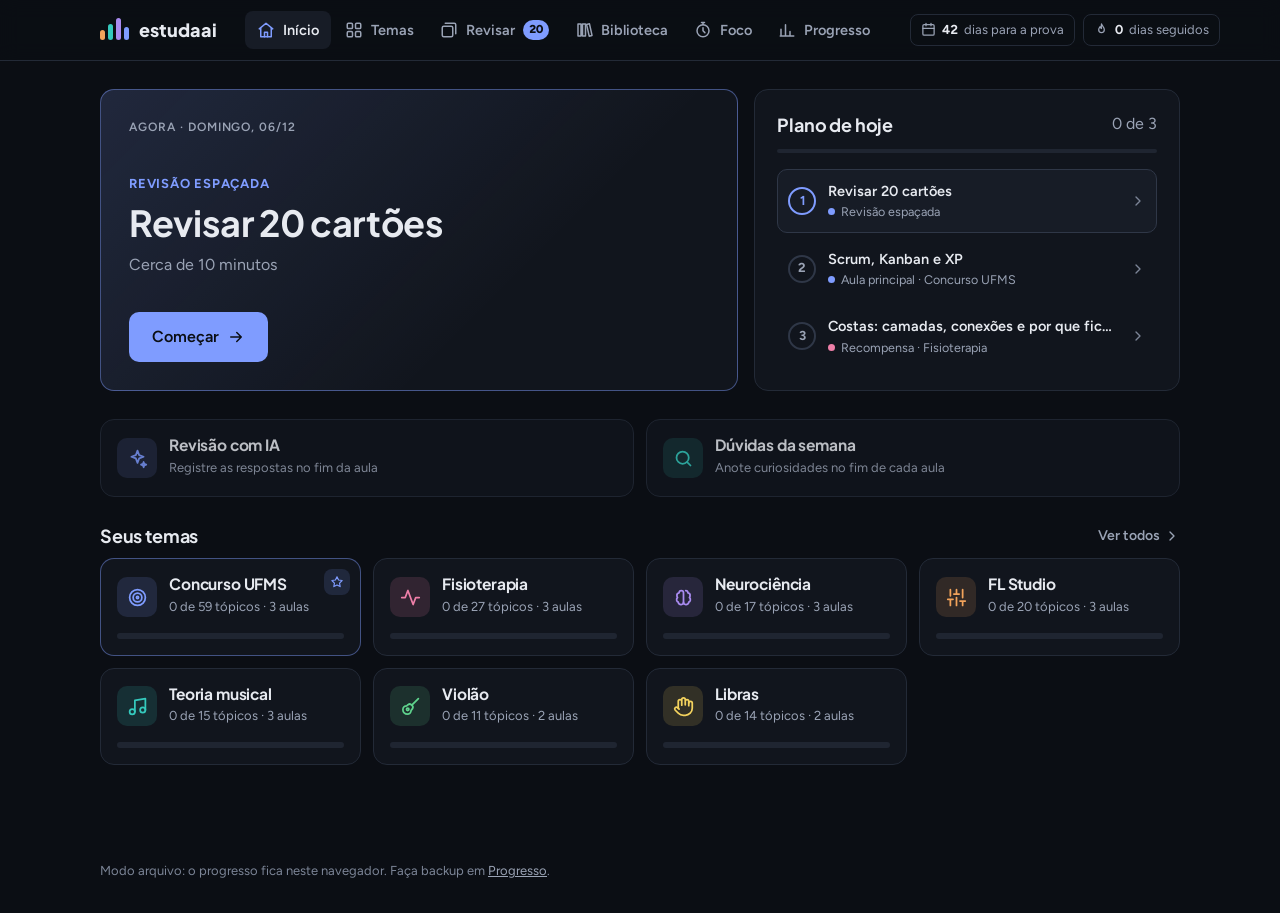
==== commit 28129273: "Adiciona o acrescentou.ai: contador de foco que só cresce Cada bloco fechado de foco vale +1 soma (2" ====
--- a/web/index.html
+++ b/web/index.html
@@ -468,6 +468,49 @@
 button.link { background: none; border: 0; padding: 0; cursor: pointer; text-decoration: underline; text-underline-offset: 3px; }
 button.link[disabled] { opacity: .45; cursor: not-allowed; }
 .outros-chats { font-size: 14px; display: inline-flex; gap: 6px; align-items: center; }
+
+/* ============ acrescentou.ai (78-tela-foco.js) ============ */
+.chip.foco { text-decoration: none; border-color: rgba(79, 207, 134, .35); color: var(--tx2); }
+.chip.foco b { color: var(--ok); }
+.chip.foco:hover { background: var(--s1); }
+.chip.foco.pausado { border-color: var(--line); opacity: .75; }
+.chip.foco.pausado b { color: var(--mu); }
+.anel { width: 15px; height: 15px; border-radius: 50%; flex: none; background: conic-gradient(var(--ok) var(--p), var(--line2) 0); -webkit-mask: radial-gradient(circle, transparent 4px, #000 4.5px); mask: radial-gradient(circle, transparent 4px, #000 4.5px); }
+.chip.foco.pausado .anel { background: conic-gradient(var(--mu2) var(--p), var(--line2) 0); }
+.foco-painel { display: grid; gap: 20px; justify-items: center; text-align: center; padding-block: 32px; --c: var(--ok); }
+.foco-num { display: flex; align-items: baseline; gap: 4px; font-family: var(--fd); font-weight: 800; color: var(--ok); font-variant-numeric: tabular-nums; flex-wrap: wrap; justify-content: center; }
+.foco-num .mais { font-size: 44px; opacity: .6; }
+.foco-num b { font-size: clamp(72px, 14vw, 112px); line-height: 1; }
+.foco-num small { flex-basis: 100%; font-family: var(--fb); font-size: 14px; font-weight: 600; color: var(--mu); }
+.foco-tempo { display: grid; gap: 8px; width: min(360px, 100%); }
+.foco-tempo > span:first-child { font-family: var(--fd); font-size: 22px; font-weight: 700; font-variant-numeric: tabular-nums; color: var(--tx2); }
+.foco-tempo .sub { font-size: 13px; }
+.foco-painel .exp { display: flex; gap: 8px; align-items: center; text-align: left; max-width: 60ch; }
+.foco-painel .exp .i { color: var(--ok); }
+.btn.cat { border-color: var(--c-line); }
+.btn.cat.on { background: var(--c-soft); color: var(--c); border-color: var(--c); }
+.cat-pill { --c: var(--ac); background: var(--c-soft); color: var(--tx2); font-size: 13px; padding: 4px 6px 4px 9px; }
+.cat-pill .ponto { width: 8px; height: 8px; border-radius: 50%; background: var(--c); }
+.cat-pill .x { border: 0; background: none; color: var(--mu); font-size: 16px; line-height: 1; padding: 0 3px; border-radius: 4px; }
+.cat-pill .x:hover { color: var(--bad); }
+.foco-lista { list-style: none; margin: 0; padding: 0; display: grid; gap: 8px; }
+.foco-lista li { display: flex; align-items: center; gap: 12px; padding: 10px 12px; border-radius: var(--r2); background: var(--s2); }
+.foco-lista li > div { flex: 1; display: grid; min-width: 0; }
+.foco-lista li .sub { font-size: 13px; }
+.foco-lista select { max-width: 45%; }
+.placar-in { display: grid; gap: 4px; justify-items: center; text-align: center; }
+.placar-num { font-family: var(--fd); font-size: 48px; font-weight: 800; line-height: 1.05; color: var(--ok); font-variant-numeric: tabular-nums; }
+.placar-num small { font-size: 16px; font-weight: 700; margin-left: 6px; color: var(--tx2); }
+.fc.vazio .placar-in { margin: 18px auto 0; padding: 14px 18px; border-radius: var(--r2); background: var(--s2); max-width: 360px; }
+.placar-bloco { border-color: rgba(79, 207, 134, .35); }
+.placar { position: fixed; bottom: 24px; left: 50%; transform: translateX(-50%); z-index: 61; display: grid; gap: 6px; justify-items: center; padding: 16px 26px; min-width: 260px; border-radius: var(--r); background: var(--s2); border: 1px solid rgba(79, 207, 134, .4); box-shadow: 0 14px 40px rgba(0, 0, 0, .5); animation: placar-entra .35s ease-out; font: inherit; color: inherit; }
+.placar-rot { font-size: 13px; color: var(--mu); max-width: 40ch; overflow: hidden; text-overflow: ellipsis; white-space: nowrap; }
+@keyframes placar-entra { from { opacity: 0; transform: translate(-50%, 12px) scale(.96); } }
+.chip.foco .t { font-variant-numeric: tabular-nums; }
+/* com o contador ligado, os outros chips mostram só o número (o texto fica para o leitor de tela e no title) */
+@media (max-width: 1400px) { .chipbar:has(.foco) .chip .l { position: absolute; width: 1px; height: 1px; overflow: hidden; clip: rect(0 0 0 0); white-space: nowrap; } }
+@media (max-width: 420px) { .chip.foco .t { display: none; } }
+@media (max-width: 720px) { .placar { bottom: 84px; } nav.tabs a { min-width: 52px; padding-inline: 4px; } .foco-lista select { max-width: 40%; } }
 
 </style>
 </head>
@@ -1259,6 +1302,7 @@
   revisar: '<rect x="3" y="7" width="14" height="14" rx="2"/><path d="M7 3h12a2 2 0 0 1 2 2v12"/>',
   biblioteca: '<path d="M4 4h4v16H4zM10 4h4v16h-4z"/><path d="m15.5 4.8 3.8-1 3.4 15.4-3.8 1z"/>',
   progresso: '<path d="M4 20V11M10 20V5M16 20v-6M21 20H3"/>',
+  foco: '<circle cx="12" cy="13" r="8"/><path d="M12 9v4l2.5 2.5M10 2h4M12 2v3"/>',
   mais: '<path d="M12 5v14M5 12h14"/>',
   seta: '<path d="M5 12h14M13 6l6 6-6 6"/>',
   voltar: '<path d="M19 12H5M11 18l-6-6 6-6"/>',
@@ -1322,6 +1366,7 @@
   try { st = doServidor && Object.keys(doServidor).length ? doServidor : (JSON.parse(localStorage.getItem(CHAVE)) || {}); } catch (e) { st = {}; }
   st.top ||= {}; st.cards ||= {}; st.dias ||= {}; st.temasUser ||= []; st.aulasUser ||= {}; st.notas ||= {};
   st.tentativas ||= []; st.duvidas ||= []; st.respostasIA ||= [];   /* revisão com IA e dúvidas (52-revisao-ia) */
+  st.foco ||= {}; st.foco.sessoes ||= []; st.foco.cats ||= []; st.foco.atual ||= null;   /* acrescentou.ai (45-foco, 78-tela-foco) */
   st.principal ||= "concurso"; st.novos ||= { data: "", n: 0 }; st.hoje ||= { data: "", feitos: [] };
   if (st.hoje.data !== hojeStr()) st.hoje = { data: hojeStr(), feitos: [] };
 }
@@ -1330,8 +1375,12 @@
   st._t = Date.now();
   try { localStorage.setItem(CHAVE, JSON.stringify(st)); } catch (e) { }
   if (MODO === "nuvem") { clearTimeout(_salvarT); _salvarT = setTimeout(enviarEstado, 800); }
-  if (MODO === "local") { clearTimeout(_salvarT); _salvarT = setTimeout(() => api("/api/estado", { method: "PUT", ...json(st) }).catch(() => toast("Não consegui salvar no servidor. O estudaai ainda está rodando?")), 400); }
-}
+  if (MODO === "local") { clearTimeout(_salvarT); _salvarT = setTimeout(() => api("/api/estado", { method: "PUT", ...json(st) }).then(registrarSync).catch(() => toast("Não consegui salvar no servidor. O estudaai ainda está rodando?")), 400); }
+}
+/* Data da última sincronização bem-sucedida (servidor local ou nuvem), guardada por aparelho. */
+const CHAVE_SYNC = "estudaai.sync";
+function registrarSync() { try { localStorage.setItem(CHAVE_SYNC, new Date().toISOString()); } catch (e) { } }
+function ultimaSync() { try { const v = localStorage.getItem(CHAVE_SYNC); return v ? new Date(v) : null; } catch (e) { return null; } }
 function marcarDia(pontos) { const d = hojeStr(); st.dias[d] = (st.dias[d] || 0) + pontos; }
 function marcarFeito(...ids) { for (const id of ids) if (!st.hoje.feitos.includes(id)) st.hoje.feitos.push(id); }
 
@@ -1349,7 +1398,7 @@
   if (!NUVEM) return;
   if (_enviando) { _pendente = true; return; }          /* já há um envio: reenvia ao terminar, para não perder a última mudança */
   _enviando = true;
-  try { await NUVEM.col.doc("estado").set({ json: JSON.stringify(st), t: st._t || Date.now() }); ultimoSync = new Date(); marcarSync(); }
+  try { await NUVEM.col.doc("estado").set({ json: JSON.stringify(st), t: st._t || Date.now() }); ultimoSync = new Date(); registrarSync(); marcarSync(); }
   catch (e) { marcarSync("Não consegui salvar na nuvem agora. Fica salvo neste aparelho e tento de novo."); }
   finally { _enviando = false; if (_pendente) { _pendente = false; enviarEstado(); } }
 }
@@ -1362,7 +1411,7 @@
     if (e && e.json && (forcar === "remoto" || (e.t || 0) > (st._t || 0))) { carregar(JSON.parse(e.json)); mudou = true; }
     else if (!e || (st._t || 0) > (e.t || 0)) await enviarEstado();
     if (await carregarBiblioteca()) mudou = true;
-    ultimoSync = new Date(); marcarSync();
+    ultimoSync = new Date(); registrarSync(); marcarSync();
   } catch (er) { marcarSync("Sem conexão com a nuvem agora."); }
   return mudou;
 }
@@ -1565,6 +1614,51 @@
   st.cards[c.id] = s; if (novo) st.novos.n++; marcarDia(.2); salvar();
 }
 
+/* ==== js/45-foco.js ==== */
+/* ============ acrescentou.ai: núcleo do contador de foco (sem DOM, testado em testes/foco.test.js) ============
+   O número só cresce: cada bloco FECHADO de foco vale +1 soma. O tempo total guarda todos os segundos, à parte.
+   Uma sessão: { tipo, ref, rotulo, cat, bloco (s), ini (ms), seg (s acumulados), desde (ms do trecho rodando, ou null se pausada), ultimo (ms do último sinal de atividade) }. */
+const FOCO = (() => {
+  const BLOCO = { aula: 20 * 60, cartoes: 20 * 60, ia: 20 * 60, manual: 30 * 60 };
+  const OCIOSO = 5 * 60;          /* atividades automáticas pausam depois de 5 min sem clique, tecla ou rolagem */
+  const MINIMO = 60;              /* sessões com menos de 1 min não entram no histórico */
+  const NOMES = { aula: "Aulas", cartoes: "Cartões", ia: "Revisão com IA", manual: "Foco livre" };
+  const dia = ms => { const d = new Date(ms); return d.getFullYear() + "-" + String(d.getMonth() + 1).padStart(2, "0") + "-" + String(d.getDate()).padStart(2, "0"); };
+
+  const novo = (tipo, ref, rotulo, agora) => ({ tipo, ref: ref || null, rotulo: rotulo || NOMES[tipo] || "", cat: null, bloco: BLOCO[tipo] || BLOCO.manual, ini: agora, seg: 0, desde: agora, ultimo: agora });
+  const decorrido = (s, agora) => s.seg + (s.desde != null ? Math.max(0, agora - s.desde) / 1000 : 0);
+  function pausar(s, agora) { if (s.desde != null) { s.seg = decorrido(s, agora); s.desde = null; } return s; }
+  function retomar(s, agora) { if (s.desde == null) s.desde = agora; s.ultimo = agora; return s; }
+  /* Sinal de atividade (clique, tecla, rolagem). Se o último sinal foi há mais de 5 min, o intervalo não conta. */
+  function atividade(s, agora) {
+    if (s.desde != null && (agora - s.ultimo) / 1000 > OCIOSO) { pausar(s, s.ultimo); s.desde = agora; }
+    else if (s.desde == null) s.desde = agora;
+    s.ultimo = agora; return s;
+  }
+  /* Chamada a cada segundo nas atividades automáticas. Devolve true se acabou de pausar por ócio. */
+  function verificarOcio(s, agora) { if (s.desde != null && (agora - s.ultimo) / 1000 > OCIOSO) { pausar(s, s.ultimo); return true; } return false; }
+
+  function placar(seg, bloco) { seg = Math.floor(seg); return { seg, somas: Math.floor(seg / bloco), resto: seg % bloco, falta: bloco - seg % bloco, p: (seg % bloco) / bloco }; }
+  function encerrar(s, agora) {
+    pausar(s, agora); const p = placar(s.seg, s.bloco);
+    return { id: s.ini.toString(36) + Math.random().toString(36).slice(2, 5), tipo: s.tipo, ref: s.ref, rotulo: s.rotulo, cat: s.cat, tema: s.tema || null, dia: dia(s.ini), ini: s.ini, fim: agora, seg: p.seg, bloco: s.bloco, somas: p.somas };
+  }
+
+  /* Totais por dia, por tipo de atividade e por categoria. */
+  function resumo(regs) {
+    const r = { total: { seg: 0, somas: 0, n: 0 }, dia: {}, tipo: {}, cat: {}, tema: {} };
+    const soma = (o, k, x) => { if (k == null) return; const v = o[k] ||= { seg: 0, somas: 0, n: 0 }; v.seg += x.seg; v.somas += x.somas; v.n++; };
+    for (const x of regs) { r.total.seg += x.seg; r.total.somas += x.somas; r.total.n++; soma(r.dia, x.dia, x); soma(r.tipo, x.tipo, x); soma(r.cat, x.cat, x); soma(r.tema, x.tema, x); }
+    return r;
+  }
+
+  const dur = seg => { const m = Math.floor(seg / 60); return m < 60 ? m + " min" : Math.floor(m / 60) + " h " + String(m % 60).padStart(2, "0") + " min"; };
+  const relogio = seg => { seg = Math.floor(seg); const h = Math.floor(seg / 3600), m = Math.floor(seg / 60) % 60, s = seg % 60; return (h ? h + ":" + String(m).padStart(2, "0") : String(m).padStart(2, "0")) + ":" + String(s).padStart(2, "0"); };
+
+  return { BLOCO, OCIOSO, MINIMO, NOMES, dia, novo, decorrido, pausar, retomar, atividade, verificarOcio, placar, encerrar, resumo, dur, relogio };
+})();
+if (typeof module !== "undefined") module.exports = FOCO;
+
 /* ==== js/50-ia.js ==== */
 /* ============ IA: pedido, geração, validação e importação de aulas ============ */
 /* Gera uma aula com IA e devolve o texto da resposta (JSON). Nuvem: Claude da conta; local: servidor repassa à API. */
@@ -1879,7 +1973,7 @@
 /* ==== js/60-roteador.js ==== */
 /* ============ roteador ============ */
 /* Abas do topo (no celular viram a barra de baixo). "Novo tema" é uma ação dentro de Temas, não uma aba. */
-const ROTAS = [["inicio", "Início"], ["temas", "Temas"], ["revisar", "Revisar"], ["biblioteca", "Biblioteca"], ["progresso", "Progresso"]];
+const ROTAS = [["inicio", "Início"], ["temas", "Temas"], ["revisar", "Revisar"], ["biblioteca", "Biblioteca"], ["foco", "Foco"], ["progresso", "Progresso"]];
 const abaDaRota = r => r.startsWith("tema-") || r.startsWith("aula-") || r === "novo" ? "temas" : (ROTAS.find(([id]) => r.startsWith(id)) || ["inicio"])[0];
 function topo(rota) {
   const fila = filaCartoes("todos").length; const aba = abaDaRota(rota);
@@ -1888,18 +1982,18 @@
   const prova = diasAte("2027-01-17");
   $("#chips").innerHTML = (prova >= 0 ? `<span class="chip" title="Prova da UFMS em 17/01/2027">${ico("calendario")}<b>${prova}</b><span class="l">dias para a prova</span></span>` : "")
     + `<span class="chip ${seq ? "quente" : ""}" title="Dias seguidos com estudo">${ico("chama")}<b>${seq}</b><span class="l">${seq === 1 ? "dia seguido" : "dias seguidos"}</span></span>`
-    + (MODO === "nuvem" ? `<span class="chip" id="sync"></span>` : "");
+    + (MODO === "nuvem" ? `<span class="chip" id="sync"></span>` : "") + chipFoco();
   if (MODO === "nuvem") marcarSync();
 }
 function rotear() {
   pararAudio();
   const h = (location.hash || "#inicio").slice(1);
-  topo(h); window.scrollTo(0, 0);
+  focoRota(h); topo(h); window.scrollTo(0, 0);
   const app = $("#app");
   if (h.startsWith("tema-")) return telaTema(app, h.slice(5));
   if (h === "ia" || h === "ia-duvidas") return telaIA(app, h === "ia-duvidas");
   if (h.startsWith("aula-")) { const resto = h.slice(5); const m = resto.match(/^(.*?)(?:-(mapa|lembre|aprenda|pratique|teste|explique|feito))?$/); return telaAula(app, m[1], m[2] || "mapa"); }
-  ({ temas: telaTemas, biblioteca: telaBiblioteca, revisar: telaRevisar, novo: telaNovo, progresso: telaProgresso }[h] || telaInicio)(app);
+  ({ temas: telaTemas, biblioteca: telaBiblioteca, revisar: telaRevisar, novo: telaNovo, progresso: telaProgresso, foco: telaFoco }[h] || telaInicio)(app);
 }
 window.addEventListener("hashchange", rotear);
 function rodape() {
@@ -2147,6 +2241,7 @@
     <p>${feitos === tot ? `Você acertou <b>${ac} de ${tot}</b> no teste.` : `Você respondeu ${feitos} de ${tot} questões. Dá para registrar assim mesmo, ou voltar ao <a href="#aula-${tid}-teste">Teste</a>.`}</p>
     <p class="sub">Registrar guarda suas alternativas, o Lembre e o Feynman para a Revisão com IA conferir com o material e com fontes da internet.</p>
     <div class="row"><button class="btn pri" id="reg" ${s.registrada ? "disabled" : ""}>${ico("check")}Registrar respostas</button></div><div id="pos">${s.registrada ? pos() : ""}</div></article>
+    ${ultimoPlacar && ultimoPlacar.ref === tid && Date.now() - ultimoPlacar.fim < 6e5 ? `<article class="bloco placar-bloco">${placarHTML(ultimoPlacar)}</article>` : ""}
     <article class="bloco" id="curios"></article>
     ${a.fontes && a.fontes.length ? `<article class="bloco"><h3>Para ir além</h3><ul>${a.fontes.map(x => `<li>${esc(x)}</li>`).join("")}</ul></article>` : ""}</div>`;
   $("#reg").onclick = () => {
@@ -2173,7 +2268,7 @@
 function telaRevisar(app) {
   const filtro = st.filtroRev || "todos";
   const temasComCards = todosTemas().filter(t => CARDS.some(c => c.tema === t.id));
-  filaAtual = shuffle(filaCartoes(filtro)); cartaoIdx = 0; mostrando = false;
+  filaAtual = shuffle(filaCartoes(filtro)); cartaoIdx = 0; mostrando = false; focoRota("revisar");
   app.innerHTML = `<header class="cab"><div><h1>Revisão</h1><p class="sub">Responda de cabeça, vire o cartão e avalie com sinceridade. Até ${NOVOS_DIA} cartões novos por dia.</p></div>
     <div class="campo"><label for="filtro">Tema</label><select id="filtro"><option value="todos">Todos os temas</option>${temasComCards.map(t => `<option value="${t.id}" ${t.id === filtro ? "selected" : ""}>${esc(t.nome)}</option>`).join("")}</select></div></header>
     <section id="fcbox" class="revisao"></section>`;
@@ -2187,7 +2282,8 @@
 }
 function desenharCartao() {
   const box = $("#fcbox"); const c = filaAtual[cartaoIdx];
-  if (!c) { box.innerHTML = `<div class="fc vazio"><div><span class="ico-t lg" style="--c:var(--ok)">${ico("festa")}</span><h2>Tudo revisado por hoje</h2><p class="sub">Volte amanhã: o estudaai traz cada cartão no momento certo.</p><a class="btn pri" href="#inicio">Próximo passo do dia${ico("seta")}</a></div></div>`; if (filaAtual.length) { marcarFeito("cartoes"); salvar(); } topo("revisar"); return; }
+  if (!c) { const pl = focoAuto && focoAuto.tipo === "cartoes" ? fecharAuto(false) : null;
+    box.innerHTML = `<div class="fc vazio"><div><span class="ico-t lg" style="--c:var(--ok)">${ico("festa")}</span><h2>Tudo revisado por hoje</h2><p class="sub">Volte amanhã: o estudaai traz cada cartão no momento certo.</p>${pl ? placarHTML(pl) : ""}<a class="btn pri" href="#inicio">Próximo passo do dia${ico("seta")}</a></div></div>`; if (filaAtual.length) { marcarFeito("cartoes"); salvar(); } topo("revisar"); return; }
   const t = tema(c.tema);
   const NOTAS = [["Errei", "de novo hoje", "var(--bad)"], ["Difícil", prevIntervalo(c, 1), "var(--warn)"], ["Bom", prevIntervalo(c, 2), "var(--ac)"], ["Fácil", prevIntervalo(c, 3), "var(--ok)"]];
   box.innerHTML = `<div class="sessao"><div class="bar fino"><i style="width:${cartaoIdx / filaAtual.length * 100}%"></i></div><span class="sub">${cartaoIdx + 1} de ${filaAtual.length}</span></div>
@@ -2297,6 +2393,7 @@
     <div class="cal-leg" aria-hidden="true">Menos<span class="cal"><i></i><i class="l1"></i><i class="l2"></i><i class="l3"></i></span>Mais</div></section>
     <section class="card grid" style="gap:14px"><h3>Por tema</h3>${todosTemas().map(t => { const p = progressoTema(t); const tops = topicos(t).map(x => st.top[x.id]).filter(Boolean); const ac = tops.reduce((s, x) => s + x.ac, 0), tot = tops.reduce((s, x) => s + x.tot, 0);
       return `<div style="--c:${t.cor}"><div class="row entre"><span class="row">${iconeTema(t, "sm")}<b>${esc(t.nome)}</b></span><span class="sub" style="font-variant-numeric:tabular-nums">${p.v}/${p.n} tópicos · acerto ${tot ? Math.round(100 * ac / tot) + "%" : "—"}</span></div><div class="bar"><i style="width:${p.p * 100}%"></i></div></div>`; }).join("")}</section>
+    ${secaoFocoProgresso()}
     ${MODO === "nuvem" ? `<section class="card grid" style="gap:10px"><h3>${ico("nuvem")} Sincronização entre aparelhos</h3><p class="sub">O progresso é salvo sozinho na sua conta poucos segundos depois de cada ação, e é puxado quando você volta para a página. Para forçar: <b>Sincronizar agora</b> pega a versão mais recente (deste aparelho ou da nuvem). <b>Usar a versão da nuvem</b> descarta o que estiver só neste aparelho.</p><div class="row"><button class="btn pri" id="sincr">Sincronizar agora</button><button class="btn ghost" id="remoto">Usar a versão da nuvem</button><span class="sub" id="sstat">${ultimoSync ? "Última sincronização: " + ultimoSync.toLocaleTimeString("pt-BR") : ""}</span></div></section>` : ""}
     <section class="card grid g2"><div class="grid" style="gap:10px"><h3>Backup</h3><p class="sub">Seu progresso fica neste navegador. Copie o backup e guarde no Google Drive ou no Obsidian. Para restaurar, cole ao lado.</p><div class="row"><button class="btn pri" id="exp">Copiar backup</button></div><textarea id="exptxt" readonly style="min-height:90px" placeholder="O backup aparece aqui"></textarea></div>
     <div class="grid" style="gap:10px"><h3>Restaurar</h3><textarea id="imptxt" style="min-height:130px" placeholder="Cole aqui um backup do estudaai"></textarea><div class="row"><button class="btn" id="imp">Restaurar backup</button></div></div></section>`;
@@ -2377,6 +2474,183 @@
   if (focoDuvidas) { $("#duvidas").scrollIntoView({ block: "start" }); $("#nova-duv").focus({ preventScroll: true }); }
 }
 
+/* ==== js/78-tela-foco.js ==== */
+/* ============ acrescentou.ai: contador de foco ============
+   Automático: aula, revisão de cartões e revisão com IA (blocos de 20 min). Fica só na memória deste aparelho,
+   com um "pulso" no localStorage para sobreviver a um recarregar. Pausa com a aba escondida ou 5 min sem atividade.
+   Manual: aba Foco (blocos de 30 min), em st.foco.atual, para seguir entre aparelhos. Não pausa sozinho. */
+const PULSO = "estudaai.foco.auto";
+let focoAuto = null, ultimoPlacar = null, _pulsoLido = false;
+
+function atividadeDaRota(h) {
+  if (h.startsWith("aula-")) { const m = h.slice(5).match(/^(.*?)(?:-(mapa|lembre|aprenda|pratique|teste|explique|feito))?$/); const a = aula(m[1]); const info = acharTopico(m[1]);
+    return a ? { tipo: "aula", ref: m[1], rotulo: a.titulo, tema: info ? info.tema.id : null, fim: m[2] === "feito" } : null; }
+  if (h === "revisar") return { tipo: "cartoes", ref: "cartoes", rotulo: "Revisão de cartões" };
+  if (h === "ia") return { tipo: "ia", ref: "ia", rotulo: "Revisão com IA" };
+  return null;
+}
+const sessaoFoco = () => st.foco.atual || focoAuto;
+
+/* Guarda a sessão no histórico (se passou de 1 min) e devolve o registro. */
+function guardarSessao(s, agora) {
+  const r = FOCO.encerrar(s, agora);
+  if (r.seg < FOCO.MINIMO) return null;
+  st.foco.sessoes.push(r); salvar(); return r;
+}
+function fecharAuto(mostrar) {
+  if (!focoAuto) return null;
+  const r = guardarSessao(focoAuto, Date.now()); focoAuto = null; localStorage.removeItem(PULSO);
+  if (r) { ultimoPlacar = r; if (mostrar) mostrarPlacar(r); }
+  return r;
+}
+/* Chamada pelo roteador antes de desenhar cada tela. */
+function focoRota(h) {
+  const alvo = atividadeDaRota(h);
+  if (!_pulsoLido) { _pulsoLido = true; lerPulso(alvo); }
+  if (focoAuto && (!alvo || alvo.tipo !== focoAuto.tipo || alvo.ref !== focoAuto.ref || alvo.fim)) fecharAuto(!(alvo && alvo.fim));
+  if (alvo && !alvo.fim && !focoAuto && !st.foco.atual) { focoAuto = FOCO.novo(alvo.tipo, alvo.ref, alvo.rotulo, Date.now()); focoAuto.tema = alvo.tema || null; pulsar(); }
+}
+/* Recarregou a página: retoma a sessão automática se for a mesma atividade e o pulso for recente; se não, guarda o que tinha. */
+function lerPulso(alvo) {
+  let p = null; try { p = JSON.parse(localStorage.getItem(PULSO)); } catch (e) { } localStorage.removeItem(PULSO);
+  if (!p || !p.s) return;
+  FOCO.pausar(p.s, Math.min(Date.now(), p.t));
+  if (alvo && !alvo.fim && alvo.tipo === p.s.tipo && alvo.ref === p.s.ref && Date.now() - p.t < FOCO.OCIOSO * 1000) { focoAuto = FOCO.retomar(p.s, Date.now()); return; }
+  const r = guardarSessao(p.s, p.t); if (r) ultimoPlacar = r;
+}
+function pulsar() { if (focoAuto) try { localStorage.setItem(PULSO, JSON.stringify({ s: focoAuto, t: Date.now() })); } catch (e) { } }
+
+/* ---------- sinais de atividade, aba escondida e o relógio de 1 s ---------- */
+let _ultSinal = 0;
+function sinal() { const agora = Date.now(); if (!focoAuto || document.hidden || agora - _ultSinal < 1000) return; _ultSinal = agora; const pausada = focoAuto.desde == null; FOCO.atividade(focoAuto, agora); if (pausada) atualizarFoco(); }
+["pointerdown", "pointermove", "keydown", "wheel", "touchstart", "scroll"].forEach(ev => window.addEventListener(ev, sinal, { passive: true, capture: true }));
+document.addEventListener("visibilitychange", () => {
+  if (!focoAuto) return;
+  if (document.hidden) { FOCO.pausar(focoAuto, Date.now()); pulsar(); } else FOCO.retomar(focoAuto, Date.now());
+  atualizarFoco();
+});
+window.addEventListener("pagehide", pulsar);
+let _tique = 0;
+setInterval(() => {
+  if (!st) return;
+  if (focoAuto && FOCO.verificarOcio(focoAuto, Date.now())) toast("acrescentou.ai pausado: 5 min sem atividade. Mexa na tela para continuar.");
+  if (focoAuto && ++_tique % 5 === 0) pulsar();
+  atualizarFoco();
+}, 1000);
+
+/* ---------- chip no topo ---------- */
+function chipFoco() {
+  const s = sessaoFoco(); if (!s) return "";
+  return `<a class="chip foco ${s.desde == null ? "pausado" : ""}" id="foco-chip" href="#foco" title="acrescentou.ai: ${esc(s.rotulo)}${s.desde == null ? " (pausado)" : ""}">${conteudoChip(s)}</a>`;
+}
+function conteudoChip(s) { const p = FOCO.placar(FOCO.decorrido(s, Date.now()), s.bloco); return `<i class="anel" style="--p:${(p.p * 100).toFixed(1)}%" aria-hidden="true"></i><b>+${p.somas}</b><span class="t">${FOCO.relogio(p.seg)}</span>`; }
+function atualizarFoco() {
+  const c = document.getElementById("foco-chip"), s = sessaoFoco();
+  if (!!c !== !!s) { topo((location.hash || "#inicio").slice(1)); }
+  else if (c) { c.innerHTML = conteudoChip(s); c.classList.toggle("pausado", s.desde == null); }
+  if (location.hash === "#foco") painelFoco();
+}
+
+/* ---------- placar ---------- */
+function textoPlacar(r) {
+  const p = FOCO.placar(r.seg, r.bloco), bl = Math.round(r.bloco / 60);
+  return p.somas ? `${FOCO.dur(r.seg)} de foco · ${Math.floor(p.resto / 60)} min rumo à próxima soma` : `Faltaram ${Math.ceil(p.falta / 60)} min para a primeira soma (blocos de ${bl} min)`;
+}
+function placarHTML(r) {
+  if (!r) return "";
+  const num = r.somas ? `+${r.somas}<small>${r.somas === 1 ? "soma" : "somas"}</small>` : `${Math.floor(r.seg / 60)}<small>min guardados</small>`;   /* sem bloco fechado: o tempo é o destaque, nunca um "+0" */
+  return `<div class="placar-in" style="--c:var(--ok)"><span class="eyebrow">acrescentou.ai</span><div class="placar-num">${num}</div><p class="sub">${textoPlacar(r)}</p></div>`;
+}
+function mostrarPlacar(r) {
+  document.querySelectorAll(".placar").forEach(x => x.remove());
+  const d = document.createElement("button"); d.className = "placar"; d.setAttribute("aria-live", "polite"); d.title = "Fechar";
+  d.innerHTML = placarHTML(r) + `<span class="placar-rot">${esc(r.rotulo)}</span>`;
+  d.onclick = () => d.remove(); document.body.appendChild(d); setTimeout(() => d.remove(), 6000);
+}
+
+/* ---------- tela Foco ---------- */
+const nomeCat = id => { const c = st.foco.cats.find(x => x.id === id); return c ? c.nome : "Sem categoria"; };
+const catsAtivas = () => st.foco.cats.filter(c => !c.off);
+function telaFoco(app) {
+  app.innerHTML = `<header class="cab"><div><h1>acrescentou.ai</h1><p class="sub">Seu foco vira pontos e o número só cresce. Cada <b>30 min</b> fechados aqui valem <b>+1 soma</b>. Nas aulas e revisões ele roda sozinho, com blocos de 20 min.</p></div></header>
+    <section class="card foco-painel" id="fpainel"></section>
+    <section class="card grid" style="gap:12px" id="fhoje"></section>
+    <section class="card grid" style="gap:12px"><div><h3>Suas categorias</h3><p class="sub">Crie as opções uma vez. Depois é só tocar para marcar cada sessão.</p></div>
+      <div class="row" id="fcats"></div>
+      <form class="row" id="fnova"><label for="fcat" class="sr">Nova categoria</label><input id="fcat" maxlength="30" placeholder="Ex.: Violão, Livro de anatomia, Inglês" style="flex:1;min-width:200px"><button class="btn">${ico("mais")}Criar</button></form></section>`;
+  $("#fnova").onsubmit = e => { e.preventDefault(); const nome = $("#fcat").value.trim(); if (!nome) return;
+    const ja = st.foco.cats.find(c => c.nome.toLowerCase() === nome.toLowerCase()); if (ja) ja.off = false; else st.foco.cats.push({ id: slug(nome, 24) + "-" + sufixo(3), nome, cor: CORES[st.foco.cats.length % CORES.length] });
+    salvar(); $("#fcat").value = ""; desenharFoco(); };
+  desenharFoco();
+}
+function desenharFoco() { painelFoco(true); listaHoje(); listaCats(); }
+let _painelChave = "";
+function painelFoco(forcar) {
+  const el = $("#fpainel"); if (!el) return;
+  const s = sessaoFoco(), auto = !!focoAuto, manual = st.foco.atual;
+  const chave = (s ? s.tipo + s.ref + (s.desde == null) + s.cat : "nada") + catsAtivas().length;
+  const hoje = FOCO.resumo(st.foco.sessoes.filter(x => x.dia === hojeStr())).total;
+  if (forcar || chave !== _painelChave) {
+    _painelChave = chave;
+    el.innerHTML = `<div class="foco-num" aria-live="off"><span class="mais">+</span><b id="fsomas"></b><small id="frot"></small></div>
+      <div class="foco-tempo"><span id="frel"></span><div class="bar"><i id="fbar"></i></div><span class="sub" id="ffalta"></span></div>
+      ${auto ? `<p class="exp">${ico("play")}<span>Rodando sozinho: <b>${esc(focoAuto.rotulo)}</b>${focoAuto.desde == null ? " (pausado, mexa na tela para continuar)" : ""}. Ele encerra quando você sair da atividade.</span></p>`
+        : `<div class="row centro">${!manual ? `<button class="btn pri lg" id="fini">${ico("play")}Começar a contar</button>`
+          : `${manual.desde == null ? `<button class="btn pri lg" id="fret">${ico("play")}Continuar</button>` : `<button class="btn lg" id="fpau">Pausar</button>`}<button class="btn ghost lg" id="ffim">${ico("check")}Encerrar e guardar</button>`}</div>
+          <div class="grid" style="gap:8px"><span class="eyebrow">O que você está estudando?</span><div class="row centro" id="fesc">${catsAtivas().length ? catsAtivas().map(c => `<button class="btn sm cat ${(manual ? manual.cat : st.foco.ultimaCat) === c.id ? "on" : ""}" data-cat="${c.id}" style="--c:${c.cor}" aria-pressed="${(manual ? manual.cat : st.foco.ultimaCat) === c.id}">${esc(c.nome)}</button>`).join("") : `<span class="sub">Crie suas categorias logo abaixo. Dá para marcar depois também.</span>`}</div></div>`}`;
+    if ($("#fini")) $("#fini").onclick = () => { st.foco.atual = FOCO.novo("manual", null, "Foco livre", Date.now()); st.foco.atual.cat = st.foco.ultimaCat || null; salvar(); topo("foco"); desenharFoco(); };
+    if ($("#fpau")) $("#fpau").onclick = () => { FOCO.pausar(st.foco.atual, Date.now()); salvar(); painelFoco(true); atualizarFoco(); };
+    if ($("#fret")) $("#fret").onclick = () => { FOCO.retomar(st.foco.atual, Date.now()); salvar(); painelFoco(true); atualizarFoco(); };
+    if ($("#ffim")) $("#ffim").onclick = () => { const s2 = st.foco.atual; st.foco.atual = null; const r = guardarSessao(s2, Date.now()); salvar(); topo("foco"); desenharFoco();
+      if (r) mostrarPlacar(r); else toast("Menos de 1 minuto: essa sessão não foi guardada."); };
+    el.querySelectorAll("[data-cat]").forEach(b => b.onclick = () => { const id = b.dataset.cat; const novo = (manual ? manual.cat : st.foco.ultimaCat) === id ? null : id;
+      st.foco.ultimaCat = novo; if (manual) manual.cat = novo; salvar(); painelFoco(true); });
+  }
+  /* números que mudam a cada segundo */
+  if (s) { const p = FOCO.placar(FOCO.decorrido(s, Date.now()), s.bloco);
+    $("#fsomas").textContent = p.somas; $("#frot").textContent = p.somas === 1 ? "soma nesta sessão" : "somas nesta sessão";
+    $("#frel").textContent = FOCO.relogio(p.seg); $("#fbar").style.width = (p.p * 100) + "%";
+    $("#ffalta").textContent = s.desde == null ? "pausado" : `faltam ${Math.ceil(p.falta / 60)} min para a próxima soma`; }
+  else { $("#fsomas").textContent = hoje.somas; $("#frot").textContent = hoje.somas === 1 ? "soma hoje" : "somas hoje";
+    $("#frel").textContent = FOCO.dur(hoje.seg) + " hoje"; $("#fbar").style.width = "0"; $("#ffalta").textContent = "Aperte começar quando for estudar algo fora do app."; }
+}
+function listaHoje() {
+  const el = $("#fhoje"); if (!el) return;
+  const regs = st.foco.sessoes.filter(x => x.dia === hojeStr()).slice().reverse(); const t = FOCO.resumo(regs).total;
+  const hora = ms => new Date(ms).toLocaleTimeString("pt-BR", { hour: "2-digit", minute: "2-digit" });
+  el.innerHTML = `<div class="row entre"><h3>Hoje</h3><span class="sub" style="font-variant-numeric:tabular-nums"><b style="color:var(--ok)">+${t.somas}</b> ${t.somas === 1 ? "soma" : "somas"} · ${FOCO.dur(t.seg)}</span></div>
+    ${regs.length ? `<ul class="foco-lista">${regs.map(r => `<li><span class="pill ${r.somas ? "ok" : ""}">+${r.somas}</span><div><b>${esc(r.tipo === "manual" ? nomeCat(r.cat) : r.rotulo)}</b><span class="sub">${FOCO.NOMES[r.tipo]} · ${hora(r.ini)} · ${FOCO.dur(r.seg)}</span></div>
+      ${r.tipo === "manual" ? `<label class="sr" for="c-${r.id}">Categoria</label><select id="c-${r.id}" data-reg="${r.id}"><option value="">Sem categoria</option>${st.foco.cats.filter(c => !c.off || c.id === r.cat).map(c => `<option value="${c.id}" ${c.id === r.cat ? "selected" : ""}>${esc(c.nome)}</option>`).join("")}</select>` : ""}</li>`).join("")}</ul>`
+      : `<p class="sub">Nada ainda hoje. A primeira soma chega com 20 min de aula ou 30 min aqui.</p>`}`;
+  el.querySelectorAll("[data-reg]").forEach(sel => sel.onchange = () => { const r = st.foco.sessoes.find(x => x.id === sel.dataset.reg); r.cat = sel.value || null; salvar(); listaHoje(); });
+}
+function listaCats() {
+  const el = $("#fcats"); if (!el) return; const cs = catsAtivas();
+  el.innerHTML = cs.length ? cs.map(c => `<span class="pill cat-pill" style="--c:${c.cor}"><i class="ponto"></i>${esc(c.nome)}<button class="x" data-off="${c.id}" aria-label="Remover ${esc(c.nome)}">×</button></span>`).join("") : `<span class="sub">Nenhuma categoria ainda.</span>`;
+  el.querySelectorAll("[data-off]").forEach(b => b.onclick = () => { const c = st.foco.cats.find(x => x.id === b.dataset.off); c.off = true; if (st.foco.ultimaCat === c.id) st.foco.ultimaCat = null; salvar(); desenharFoco(); toast(`"${c.nome}" removida. As sessões antigas continuam com ela.`); });
+}
+
+/* ---------- bloco da tela Progresso ---------- */
+function secaoFocoProgresso() {
+  const regs = st.foco.sessoes; const r = FOCO.resumo(regs);
+  const semana = []; for (let i = 6; i >= 0; i--) semana.push(addDias(-i));
+  const s7 = semana.reduce((a, d) => a + ((r.dia[d] || {}).somas || 0), 0);
+  const sy = ultimaSync();
+  const syncTxt = MODO === "arquivo" ? "Modo arquivo: não sincroniza, o progresso fica só neste navegador."
+    : sy ? `Última sincronização: <b>${sy.toLocaleDateString("pt-BR")} às ${sy.toLocaleTimeString("pt-BR", { hour: "2-digit", minute: "2-digit" })}</b>` : "Ainda não sincronizou neste aparelho.";
+  const barras = (obj, nome, cor) => { const ks = Object.keys(obj).sort((a, b) => obj[b].seg - obj[a].seg); const max = Math.max(1, ...ks.map(k => obj[k].seg));
+    return ks.length ? ks.map(k => `<div style="--c:${cor(k)}"><div class="row entre"><b>${esc(nome(k))}</b><span class="sub" style="font-variant-numeric:tabular-nums">+${obj[k].somas} · ${FOCO.dur(obj[k].seg)}</span></div><div class="bar"><i style="width:${obj[k].seg / max * 100}%"></i></div></div>`).join("") : `<p class="sub">Sem dados ainda.</p>`; };
+  const manuais = FOCO.resumo(regs.filter(x => x.tipo === "manual")).cat;
+  const semCat = regs.filter(x => x.tipo === "manual" && !x.cat); if (semCat.length) manuais["__sem"] = FOCO.resumo(semCat).total;
+  const corCat = k => (st.foco.cats.find(c => c.id === k) || {}).cor || "var(--mu2)";
+  const COR_TIPO = { aula: "var(--ac)", cartoes: "var(--teal)", ia: "#a98bf0", manual: "var(--ok)" };
+  return `<section class="card grid" style="gap:16px"><div class="row entre"><h3>${ico("foco")} acrescentou.ai</h3><a class="link" href="#foco">Abrir o contador ${ico("dir")}</a></div>
+    <div class="grid g3"><div class="bloco"><div class="grande" style="--c:var(--ok)">+${r.total.somas}</div><span class="sub">somas no total</span></div><div class="bloco"><div class="grande" style="--c:var(--teal)">${FOCO.dur(r.total.seg)}</div><span class="sub">de foco registrado</span></div><div class="bloco"><div class="grande" style="--c:var(--warn)">+${s7}</div><span class="sub">somas nos últimos 7 dias</span></div></div>
+    <div class="grid g2" style="gap:22px"><div class="grid" style="gap:12px"><h3>Por atividade</h3>${barras(r.tipo, k => FOCO.NOMES[k] || k, k => COR_TIPO[k] || "var(--ac)")}</div>
+    <div class="grid" style="gap:12px"><h3>Foco livre por categoria</h3>${barras(manuais, k => k === "__sem" ? "Sem categoria" : nomeCat(k), corCat)}</div></div>
+    <p class="sub">${ico("nuvem")} ${syncTxt}</p></section>`;
+}
+
 /* ==== js/81-audio.js ==== */
 /* ============ áudio ============ */
 let AC = null; const timers = [];
@@ -2573,7 +2847,7 @@
 (async function iniciar() {
   let doServ = null;
   const naNuvem = window.claude && typeof window.claude.use === "function";
-  if (location.protocol !== "file:" && !naNuvem) { try { INFO = await api("/api/info"); doServ = await api("/api/estado"); MODO = "local"; } catch (e) { } }
+  if (location.protocol !== "file:" && !naNuvem) { try { INFO = await api("/api/info"); doServ = await api("/api/estado"); MODO = "local"; registrarSync(); } catch (e) { } }
   carregar(doServ);
   if (MODO === "local") {
     if (!doServ.top) { try { const loc = JSON.parse(localStorage.getItem(CHAVE)); if (loc && loc.top) carregar(loc); } catch (e) { } salvar(); }
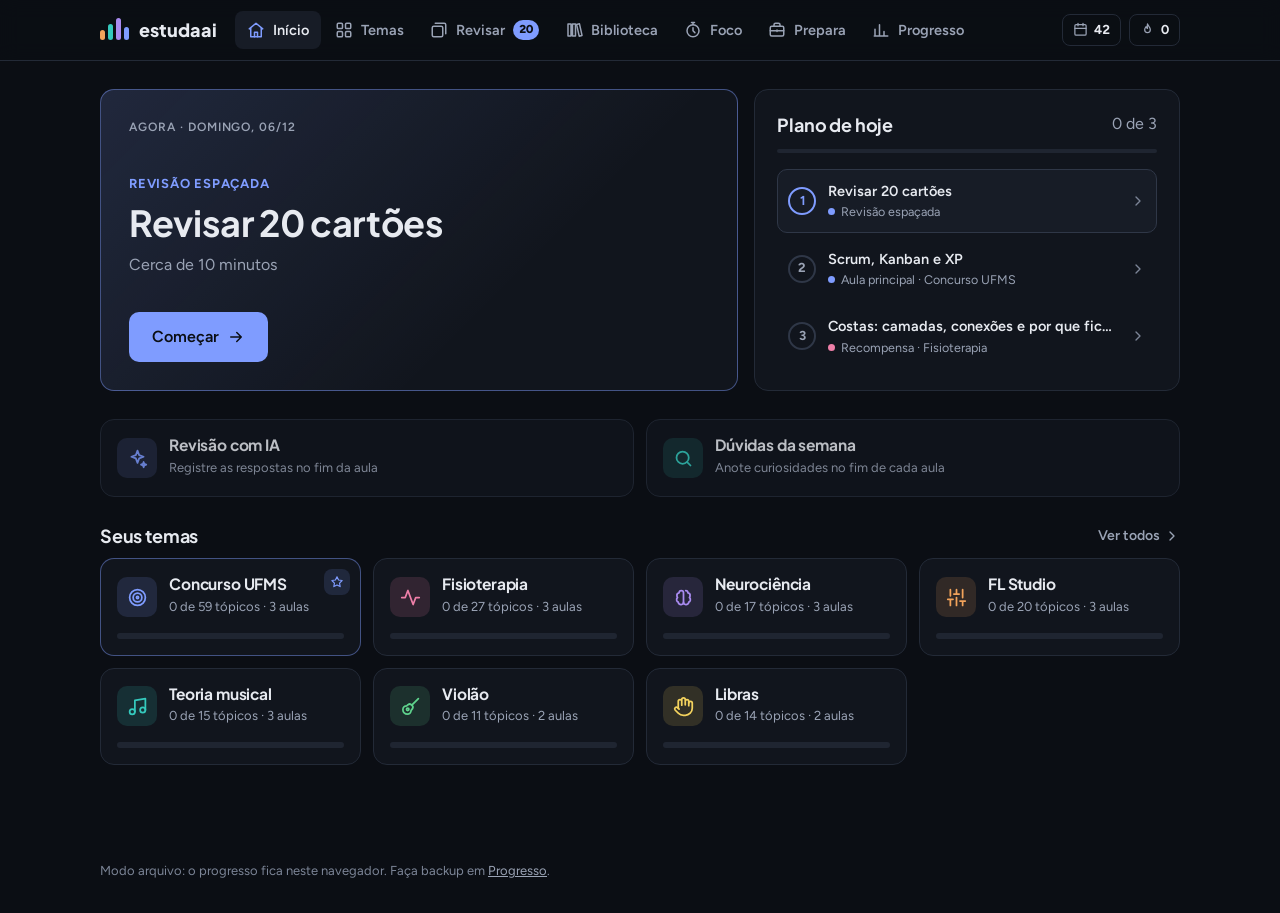
==== commit e6f2c36d: "Adiciona o prepara.ai: imersões para montar o plano de sair do Brasil Nova aba Prepara com 7 imersõe" ====
--- a/web/index.html
+++ b/web/index.html
@@ -512,6 +512,115 @@
 @media (max-width: 420px) { .chip.foco .t { display: none; } }
 @media (max-width: 720px) { .placar { bottom: 84px; } nav.tabs a { min-width: 52px; padding-inline: 4px; } .foco-lista select { max-width: 40%; } }
 
+/* ---------- prepara.ai (79-tela-prepara) ---------- */
+.prep-topo { display: grid; grid-template-columns: minmax(150px, .5fr) minmax(200px, .7fr) minmax(0, 1.4fr); gap: 16px; }
+.prep-conta { display: grid; gap: 6px; align-content: center; }
+.prep-prox { display: grid; gap: 6px; text-decoration: none; color: var(--tx); border-color: var(--c-line); background: linear-gradient(135deg, var(--c-soft), transparent 70%), var(--s1); }
+.prep-prox b { font-family: var(--fd); font-size: 18px; }
+.prep-prox .btn { justify-self: start; margin-top: 6px; }
+.prep-pergunta { display: grid; gap: 10px; }
+.prep-pergunta .riscado { color: var(--mu2); text-decoration: line-through; text-decoration-color: var(--line2); }
+.prep-pergunta .nova { font-family: var(--fd); font-size: 19px; font-weight: 700; line-height: 1.35; color: var(--tx); border-left: 3px solid var(--c); padding-left: 14px; max-width: 75ch; }
+.prep-pergunta ul { margin: 4px 0 0; padding-left: 20px; display: grid; gap: 6px; color: var(--tx2); max-width: 80ch; }
+.prep-trilha { display: grid; grid-template-columns: repeat(auto-fit, minmax(300px, 1fr)); gap: 12px; }
+.prep-im { display: grid; grid-template-columns: auto 1fr auto; gap: 14px; align-items: center; text-decoration: none; color: var(--tx); padding: 16px 18px; }
+.prep-im:hover { border-color: var(--c-line); }
+.prep-im > div { display: grid; gap: 4px; min-width: 0; }
+.prep-im .sub { font-size: 13px; }
+.prep-im > .i { color: var(--mu2); }
+.prep-n { width: 36px; height: 36px; border-radius: 10px; display: grid; place-items: center; background: var(--c-soft); color: var(--c); font-family: var(--fd); font-weight: 800; }
+.prep-im.ok .prep-n { background: rgba(79, 207, 134, .15); color: var(--ok); }
+.prep-linha { border-bottom: 1px solid var(--line); padding-bottom: 8px; }
+.prep-linha:last-child { border-bottom: 0; }
+.prep-linha b { text-align: right; }
+.t-ok { color: var(--ok); } .t-bad { color: var(--bad); } .t-warn { color: var(--warn); }
+.prep-imersao { gap: 24px; }
+.prep-prog { display: grid; gap: 6px; min-width: 180px; }
+.prep-passos { list-style: none; margin: 0; padding: 0; display: flex; gap: 8px; flex-wrap: wrap; }
+.prep-passos a { display: inline-flex; align-items: center; gap: 6px; padding: 6px 12px; border-radius: 999px; border: 1px solid var(--c-line); color: var(--c); text-decoration: none; font-weight: 600; font-size: 14px; }
+.prep-bloco { display: grid; gap: 10px; }
+.prep-txt { display: grid; gap: 10px; color: var(--tx2); max-width: 80ch; }
+.prep-txt ul, .prep-txt ol { margin: 0; padding-left: 20px; display: grid; gap: 6px; }
+.prep-txt table { border-collapse: collapse; width: 100%; font-size: 14.5px; }
+.prep-txt th, .prep-txt td { text-align: left; padding: 8px 10px; border-bottom: 1px solid var(--line); vertical-align: top; }
+.prep-txt th { color: var(--mu); font-weight: 600; font-size: 13px; }
+.prep-rotas { display: grid; grid-template-columns: repeat(auto-fit, minmax(280px, 1fr)); gap: 12px; }
+.prep-rota { display: grid; gap: 10px; align-content: start; padding: 18px; }
+.prep-rota dl { margin: 0; display: grid; grid-template-columns: auto 1fr; gap: 6px 10px; font-size: 14px; }
+.prep-rota dt { color: var(--mu); font-weight: 600; }
+.prep-rota dd { margin: 0; color: var(--tx2); }
+.prep-rota > .sub { font-size: 13.5px; }
+.prep-campo { display: grid; gap: 8px; border: 0; padding: 0; margin: 0; min-width: 0; }
+.prep-campo legend, .prep-rot { font-weight: 600; color: var(--tx); padding: 0; margin-bottom: 2px; }
+.prep-dica { font-size: 13px; }
+.prep-check { display: flex; gap: 10px; align-items: flex-start; cursor: pointer; }
+.prep-check input { accent-color: var(--c); width: 20px; height: 20px; flex: none; margin-top: 2px; }
+.prep-check.sm { align-items: center; font-size: 13px; color: var(--mu); }
+.prep-check.sm input { width: 16px; height: 16px; margin: 0; }
+.prep-saida { display: grid; gap: 12px; border-color: var(--c-line); }
+.prep-bens { display: grid; gap: 8px; }
+.prep-bem input[type=text] { flex: 1; min-width: 140px; width: auto; }
+.prep-bem input.prep-valor { flex: 0 1 130px; min-width: 100px; }
+.prep-res .grande { font-size: 22px; }
+.prep-mtz-wrap { overflow-x: auto; border: 1px solid var(--line); border-radius: var(--r2); }
+.prep-mtz { border-collapse: collapse; width: 100%; min-width: 760px; font-size: 13.5px; }
+.prep-mtz th, .prep-mtz td { padding: 8px; border-bottom: 1px solid var(--line); text-align: left; vertical-align: middle; }
+.prep-mtz thead th { color: var(--mu); font-weight: 600; vertical-align: bottom; }
+.prep-mtz thead select { margin-top: 6px; }
+.prep-mtz tbody th { font-weight: 600; min-width: 170px; }
+.prep-mtz select { padding: 6px 8px; min-width: 56px; }
+.prep-marcos { list-style: none; margin: 0; padding: 0; display: grid; gap: 4px; }
+.prep-marcos li { display: flex; justify-content: space-between; gap: 12px; align-items: center; padding: 10px 12px; border-radius: var(--r2); background: var(--s2); border-left: 3px solid var(--line2); }
+.prep-marcos li.decisao { border-left-color: var(--c); }
+.prep-marcos li.feito { opacity: .6; }
+.prep-marcos li.atrasado:not(.feito) { border-left-color: var(--bad); }
+.prep-data { font-variant-numeric: tabular-nums; color: var(--c); margin-right: 4px; }
+.prep-quando { font-size: 13px; white-space: nowrap; }
+.prep-go { display: grid; gap: 4px; padding: 14px 16px; border-radius: var(--r2); background: rgba(242, 163, 91, .1); border: 1px solid rgba(242, 163, 91, .35); }
+.prep-go b { font-family: var(--fd); font-size: 18px; color: var(--warn); }
+.prep-go.vai { background: rgba(79, 207, 134, .1); border-color: rgba(79, 207, 134, .4); }
+.prep-go.vai b { color: var(--ok); }
+.prep-golista { list-style: none; margin: 12px 0 0; padding: 0; display: grid; gap: 10px; }
+.prep-fontes { margin: 0; padding-left: 20px; display: grid; gap: 6px; }
+@media (max-width: 860px) { .prep-topo { grid-template-columns: 1fr 1fr; } .prep-prox { grid-column: 1 / -1; } }
+@media (max-width: 520px) { .prep-marcos li { flex-direction: column; align-items: flex-start; } .prep-rota dl { grid-template-columns: 1fr; } }
+/* 7 abas (com o Prepara): abaixo de 1360 px os chips do topo mostram só ícone + número, para não estourar a largura. */
+@media (max-width: 1360px) and (min-width: 721px) { .chipbar .chip .l { position: absolute; width: 1px; height: 1px; overflow: hidden; clip: rect(0 0 0 0); white-space: nowrap; } .top .in { gap: 18px; } }
+/* prepara.ai, adaptado ao perfil (perfil/perfil-aprendizagem.md): mapa antes do detalhe, recuperação no meio, versão de dia ruim. */
+a.chip { text-decoration: none; }
+a.chip:hover { border-color: var(--c-line, var(--line2)); }
+a.chip .i { color: var(--c); }
+.prep-mapa { display: grid; gap: 12px; border-color: var(--c-line); }
+.prep-mapa ol { list-style: none; margin: 0; padding: 0; display: flex; flex-wrap: wrap; gap: 8px; }
+.prep-mapa li { display: inline-flex; align-items: center; gap: 8px; padding: 6px 12px 6px 6px; border-radius: 999px; background: var(--s2); font-weight: 600; font-size: 14px; }
+.prep-n.sm { width: 24px; height: 24px; border-radius: 999px; font-size: 13px; }
+.prep-min { display: flex; gap: 10px; align-items: flex-start; margin: 0; padding: 10px 12px; border-radius: var(--r2); background: rgba(242, 163, 91, .08); color: var(--tx2); font-size: 14px; }
+.prep-min .i { color: var(--warn); flex: none; margin-top: 2px; }
+.prep-quiz { display: grid; gap: 12px; border-color: var(--c-line); background: linear-gradient(135deg, var(--c-soft), transparent 60%), var(--s1); }
+.prep-q { margin: 0; font-family: var(--fd); font-size: 18px; font-weight: 700; line-height: 1.35; max-width: 70ch; }
+.prep-ops { display: grid; gap: 8px; }
+.prep-op { display: flex; gap: 12px; align-items: center; text-align: left; width: 100%; padding: 10px 14px; border-radius: var(--r2); border: 1px solid var(--line); background: var(--s2); color: var(--tx); font: inherit; cursor: pointer; }
+.prep-op:hover:not(:disabled) { border-color: var(--c-line); }
+.prep-op:disabled { cursor: default; }
+.prep-op .l { width: 26px; height: 26px; flex: none; border-radius: 8px; display: grid; place-items: center; background: var(--s1); font-weight: 800; color: var(--mu); }
+.prep-op.certa { border-color: rgba(79, 207, 134, .6); background: rgba(79, 207, 134, .1); }
+.prep-op.certa .l { color: var(--ok); }
+.prep-op.errada { border-color: rgba(255, 125, 134, .6); background: rgba(255, 125, 134, .08); }
+.prep-op.errada .l { color: var(--bad); }
+.prep-fb { display: flex; gap: 10px; align-items: flex-start; margin: 0; padding: 10px 12px; border-radius: var(--r2); max-width: 80ch; }
+.prep-fb.ok { background: rgba(79, 207, 134, .1); } .prep-fb.ok .i { color: var(--ok); flex: none; }
+.prep-fb.warn { background: rgba(242, 163, 91, .1); } .prep-fb.bad { background: rgba(255, 125, 134, .08); }
+.prep-quiz .btn.ghost { justify-self: start; }
+.prep-sug { display: flex; flex-wrap: wrap; gap: 10px; align-items: center; justify-content: space-between; padding: 10px 12px; border-radius: var(--r2); background: var(--c-soft); font-size: 14px; }
+.prep-marco-ed { background: var(--s2); border-radius: var(--r2); padding: 10px 12px; border-left: 3px solid var(--c); }
+.prep-marco-ed form { gap: 8px; width: 100%; }
+.prep-marco-ed input[type=date] { width: auto; }
+.prep-marco-ed input[type=text] { flex: 1; min-width: 180px; width: auto; }
+.btn.ico-so { padding: 4px 6px; margin-left: 4px; vertical-align: middle; }
+.prep-ia { display: grid; gap: 12px; border-color: var(--c-line); }
+/* Com o contador de foco ligado, o chip do embarque sai do topo até 1400 px (o foco é o que importa naquela hora; o número continua na aba Prepara). */
+@media (max-width: 1400px) { .chipbar:has(.foco) .chip.prep { display: none; } }
+
 </style>
 </head>
 <body>
@@ -1039,6 +1148,265 @@
   feynman: { pergunta: "Explique quando usar a datilologia e quando usar sinais.", chaves: ["nome", "sinal", "soletrar", "comunidade"] },
   fontes: ["Dicionário de Libras do INES", "App Hand Talk"]
 };
+
+/* ============ prepara.ai: conteúdo do plano "Sair do Brasil até 07/02/2027" ============
+   Informações conferidas em 06/11/2026 (fontes no fim). Regras de imigração mudam: a tela sempre manda conferir no site oficial.
+   Tipos de tarefa em "faca": check | texto | numero | escolha (opcoes: [[valor, rótulo]]) | rota (escolhe uma de "rotas") | longo | widget (bens, matriz, marcos, gonogo).
+   Cada imersão: mapa (o todo antes do detalhe), minimo (versão de dia ruim, ~10 min), recupere (1 pergunta no meio: p, op, c = índice certo, por), entenda, faca, saida.
+   rotas[].comprova: [valor, moeda] = comprovação financeira mínima exigida pelo governo (sem custo de vida). */
+const PREPARA = {
+  meta: { data: "2027-02-07", dataBR: "07/02/2027", verificado: "2026-11-06", verificadoBR: "06/11/2026", cor: "#5cc8f5" },
+
+  pergunta: {
+    original: "Como eu saio do Brasil e começo do zero lá fora, com pouco dinheiro, até 07/02/2027?",
+    texto: "Qual rota LEGAL me deixa morar e trabalhar fora a partir de fevereiro de 2027, cabendo no dinheiro que eu consigo juntar até janeiro, e qual é o plano B se ela não fechar a tempo?",
+    porque: [
+      "<b>Legal</b>: sair como turista e trabalhar lá é a forma mais rápida de ser deportada e ficar proibida de voltar. Toda rota aqui tem autorização de trabalho.",
+      "<b>Morar e trabalhar</b>: viajar é fácil. O que decide tudo é o documento que deixa você ficar e ter renda.",
+      "<b>Dinheiro que eu consigo juntar</b>: cada rota tem um valor mínimo exigido pelo governo. Primeiro o número, depois o país.",
+      "<b>Plano B</b>: vários vistos dependem de vagas e prazos que você não controla. Adiar com segurança também é um resultado válido."
+    ]
+  },
+
+  imersoes: [
+    {
+      id: "diagnostico", n: 1, titulo: "Diagnóstico: de onde eu parto", tempo: "40 min",
+      objetivo: "Levantar os dados que abrem ou fecham portas. Sem eles, qualquer lista de países é chute.",
+      mapa: ["Idade","Passaporte","Ascendência","Idiomas","Renda remota","Concurso"],
+      minimo: "Responda só idade, passaporte e o que o concurso é no plano.",
+      recupere: {"p":"Qual destas respostas fecha de uma vez todos os Working Holiday?","op":["Inglês intermediário","Não ter renda remota","Morar em Campo Grande","Ter 31 anos na data do pedido"],"c":3,"por":"Os Working Holiday para brasileiros aceitam só de 18 a 30 anos. Idioma e renda pesam, mas não eliminam."},
+      entenda: [
+        { t: "Por que começar por você, e não pelo país", html: "<p>Os programas mais baratos têm <b>idade máxima</b> (Working Holiday: 18 a 30 anos). A rota mais fácil da Europa é a <b>cidadania por descendência</b>. O idioma decide onde você consegue o primeiro emprego. São quatro variáveis que mudam o mapa inteiro:</p><ul><li><b>Idade</b>: abre ou fecha os Working Holiday.</li><li><b>Passaporte</b>: sem ele quase nada anda (exceto Mercosul).</li><li><b>Ascendência europeia</b>: pode valer mais que qualquer visto.</li><li><b>Dinheiro líquido</b>: o mínimo exigido muda de R$ 1 mil a mais de R$ 60 mil.</li></ul>" },
+        { t: "O conflito de datas", html: "<p>A prova da UFMS é em <b>17/01/2027</b>, em Campo Grande. A meta de embarque é <b>07/02/2027</b>. Se você passar, a posse é aqui. Decida agora o que o concurso é no seu plano, para não dividir a energia sem perceber.</p>" }
+      ],
+      faca: [
+        { id: "idade", tipo: "numero", rotulo: "Sua idade hoje", dica: "Working Holiday aceita 18 a 30 anos na data do pedido." },
+        { id: "passaporte", tipo: "escolha", rotulo: "Passaporte", opcoes: [["valido", "Tenho, válido por mais de 1 ano"], ["vencido", "Tenho, mas vencido ou vencendo"], ["nao", "Não tenho"]] },
+        { id: "ascendencia", tipo: "escolha", rotulo: "Tem pai, mãe, avós ou bisavós europeus?", opcoes: [["sim", "Sim, sei de quem"], ["talvez", "Talvez, preciso perguntar à família"], ["nao", "Não"]], dica: "Italiana, portuguesa, espanhola, alemã, polonesa... Cidadania leva meses ou anos, mas muda tudo no longo prazo." },
+        { id: "ingles", tipo: "escolha", rotulo: "Inglês", opcoes: [["basico", "Básico"], ["inter", "Intermediário"], ["avanc", "Avançado"]] },
+        { id: "espanhol", tipo: "escolha", rotulo: "Espanhol", opcoes: [["nada", "Não sei"], ["entendo", "Entendo, mas não falo"], ["conversa", "Consigo conversar"]] },
+        { id: "formacao", tipo: "texto", rotulo: "Formação e experiência que posso provar com papel", dica: "Ex.: ADS (concluído?), QA em X projetos, suporte. Diploma e carteira/contratos contam muito em visto de trabalho." },
+        { id: "renda_remota", tipo: "escolha", rotulo: "Renda remota (em dólar ou não)", opcoes: [["tenho", "Já tenho"], ["buscando", "Estou buscando"], ["nao", "Não tenho"]], dica: "Renda que vai junto na mala é o maior redutor de risco de qualquer rota." },
+        { id: "aluguel", tipo: "texto", rotulo: "Contrato do apartamento: prazo de aviso e multa", dica: "Leia a cláusula de rescisão. Só avise o locador DEPOIS de escolher a rota (marco de 10/12)." },
+        { id: "concurso", tipo: "escolha", rotulo: "O concurso UFMS no meu plano", opcoes: [["faco", "Faço a prova em 17/01 e decido depois do resultado"], ["faco_saio", "Faço a prova, mas a mudança vem primeiro"], ["largo", "Paro o concurso e foco 100% na mudança"]] },
+        { id: "idioma_alvo", tipo: "escolha", rotulo: "Preferência de idioma do país", opcoes: [["en", "Inglês"], ["es", "Espanhol"], ["qualquer", "Qualquer um, se a rota for boa"]] }
+      ],
+      saida: "Um retrato seu em 10 respostas. A tela inicial do prepara.ai passa a mostrar quais rotas combinam com sua idade."
+    },
+    {
+      id: "burocracia", n: 2, titulo: "Burocracia 101: as palavras e os papéis", tempo: "45 min",
+      objetivo: "Entender o que cada documento faz e já colocar o passaporte em andamento (é o item que mais trava o resto).",
+      mapa: ["Passaporte","Visto","Residência","Trabalho","Papéis-base","Fronteira"],
+      minimo: "Preencha o formulário da PF e pague a GRU. O resto espera.",
+      recupere: {"p":"Brasileiro entra sem visto como turista em vários países. Isso dá direito a quê?","op":["Morar até 6 meses","Trabalhar meio período","Só visitar: morar e trabalhar pedem autorização própria","Pedir residência em qualquer país depois"],"c":2,"por":"Turista não mora nem trabalha. Residência e trabalho são autorizações separadas, dadas pelo outro país."},
+      entenda: [
+        { t: "Quatro palavras que não são sinônimos", html: "<table><tr><th>Palavra</th><th>Quem dá</th><th>O que permite</th></tr><tr><td><b>Passaporte</b></td><td>Brasil (Polícia Federal)</td><td>Provar quem você é lá fora. Não dá direito a nada sozinho.</td></tr><tr><td><b>Visto</b></td><td>O outro país (consulado)</td><td>Entrar com um propósito: turismo, estudo, trabalho.</td></tr><tr><td><b>Autorização de residência</b></td><td>O outro país (imigração)</td><td>Morar por um tempo definido.</td></tr><tr><td><b>Autorização de trabalho</b></td><td>O outro país</td><td>Trabalhar. Turista nunca tem.</td></tr></table><p>Brasileiro entra sem visto como turista em muitos países. Isso <b>não</b> é morar nem trabalhar.</p>" },
+        { t: "Passaporte, passo a passo", html: "<ol><li>Formulário no site da Polícia Federal.</li><li>Pagar a GRU: <b>R$ 257,25</b> (taxa comum em 2026). Urgência: R$ 334,42, só com comprovação. Perda do anterior: R$ 514,50.</li><li>Agendar atendimento num posto da PF (Campo Grande tem).</li><li>Ir com RG, CPF regular e quitação eleitoral. Foto e digitais são feitas lá.</li><li>Retirar quando ficar pronto. <b>Não retirou em 90 dias, perde a taxa.</b></li></ol><p>Validade: 10 anos para adultos. A PF propôs reajuste da taxa: se a GRU vencer, gere outra.</p>" },
+        { t: "Os papéis que quase toda rota pede", html: "<ul><li><b>Antecedentes criminais</b>: certidão da PF, online e gratuita.</li><li><b>Diploma e histórico</b> com <b>apostila de Haia</b> (cartório) e, às vezes, tradução juramentada.</li><li><b>Comprovação financeira</b>: extrato no seu nome. Cartão de crédito não vale.</li><li><b>Seguro saúde</b> válido no destino, para todo o período.</li><li><b>Passagem de volta</b> ou dinheiro para comprá-la.</li></ul>" },
+        { t: "Na fronteira", html: "<p>Quem decide se você entra é o agente, na hora. Leve tudo <b>impresso</b> (reserva de hospedagem, seguro, extrato, carta da escola ou do visto). Diga a verdade: mentir sobre o motivo da viagem dá proibição de entrada.</p>" }
+      ],
+      faca: [
+        { id: "pp_form", tipo: "check", rotulo: "Preenchi o formulário do passaporte no site da PF" },
+        { id: "pp_gru", tipo: "check", rotulo: "Paguei a GRU (R$ 257,25)" },
+        { id: "pp_agenda", tipo: "texto", rotulo: "Data agendada na PF", dica: "Se não houver vaga próxima, olhe outros postos e volte ao site todo dia: vagas reabrem." },
+        { id: "antecedentes", tipo: "check", rotulo: "Emiti a certidão de antecedentes criminais da PF" },
+        { id: "diploma", tipo: "check", rotulo: "Separei diploma e histórico (ou declaração de conclusão)" },
+        { id: "apostila", tipo: "texto", rotulo: "Preço da apostila de Haia num cartório de Campo Grande", dica: "Ligue ou veja o site do cartório. Só apostile depois de saber se a rota pede." }
+      ],
+      saida: "Passaporte em andamento e uma pasta (física e no Drive) com os documentos-base."
+    },
+    {
+      id: "caminhos", n: 3, titulo: "Mapa dos caminhos", tempo: "90 min",
+      objetivo: "Conhecer todas as rotas reais para brasileiros em 2026/2027, eliminar as que não cabem e dar nota às que sobram.",
+      mapa: ["Como ler os cartões","O que não é caminho","10 rotas","Matriz com pesos","Rota A e B"],
+      minimo: "Dê nota só às 3 rotas de que você mais gostou.",
+      recupere: {"p":"Qual rota cabe até 07/02 só com a nacionalidade brasileira?","op":["Working Holiday Canadá","Mercosul (Argentina, Uruguai, Paraguai)","Portugal: entrar como turista e regularizar lá","Work and Holiday Austrália"],"c":1,"por":"Canadá não tem acordo com o Brasil, Portugal acabou com essa via em 2025 e a Austrália está pausada para o Brasil."},
+      entenda: [
+        { t: "Como ler os cartões", html: "<p>Cada rota tem o requisito que mais pesa, o custo mínimo exigido, o prazo e se <b>cabe até 07/02</b>. Verde: cabe se você agir agora. Laranja: depende de algo que você não controla. Vermelho: não cabe nesta janela, mas pode entrar no plano C.</p>" },
+        { t: "O que NÃO é caminho (2026)", html: "<ul><li><b>Portugal como turista e regularizar lá</b>: acabou com a Lei 61/2025 (em vigor desde 23/10/2025). O visto de procura de trabalho foi suspenso. O substituto, “procura de trabalho qualificado”, ainda aguardava regulamentação em julho de 2026.</li><li><b>Working Holiday no Canadá</b>: o Brasil não tem acordo. Quem vende isso está vendendo outra coisa.</li><li><b>Working Holiday na Irlanda</b>: o Brasil não aparece na lista oficial de países do programa. Alguns blogs dizem o contrário: confira no irishimmigration.ie antes de acreditar.</li><li><b>Worldpackers e Workaway</b>: são turismo com troca de hospedagem. Não dão permissão de trabalho e alguns países tratam a troca como trabalho.</li><li><b>Entrar como turista para trabalhar</b>: irregular em qualquer país.</li></ul>" },
+        { t: "A combinação mais forte para o seu perfil", html: "<p>Rota com residência barata + <b>renda remota</b> (a sua busca de vaga em dólar). Mercosul resolve o documento em semanas e o custo de vida é menor. O trabalho remoto resolve a renda. Juntas, reduzem o risco de chegar e ficar sem dinheiro.</p>" }
+      ],
+      faca: [
+        { id: "rotas_lidas", tipo: "check", rotulo: "Li todos os cartões de rota" },
+        { id: "rotas_eliminadas", tipo: "texto", rotulo: "Rotas que eliminei e por quê", dica: "Ex.: Austrália (pausada), NZ (só em out/2027)." },
+        { id: "matriz", tipo: "widget", widget: "matriz", rotulo: "Dei nota às rotas que sobraram" },
+        { id: "rota_a", tipo: "rota", rotulo: "Rota A (a que vou perseguir)", dica: "Pela matriz, a primeira do ranking costuma ser a A. Você decide." },
+        { id: "rota_b", tipo: "rota", rotulo: "Rota B (se a A não fechar até o marco)", dica: "De preferência uma rota verde (cabe até 07/02) e que não dependa de vaga." }
+      ],
+      saida: "Ranking das rotas pela sua matriz, rota A e rota B escritas."
+    },
+    {
+      id: "dinheiro", n: 4, titulo: "Dinheiro: quanto eu terei no embarque", tempo: "60 min",
+      objetivo: "Transformar bens, salário e dívida em um número só: o capital líquido no dia da partida.",
+      mapa: ["Comprovação","Custo de saída","Colchão","Dívida","Bens","Capital líquido"],
+      minimo: "Liste 5 itens para vender, com preço.",
+      recupere: {"p":"Na conta da mudança, a comprovação financeira é:","op":["O preço da passagem de ida","O limite do cartão de crédito","Dinheiro que você mostra no extrato, sem precisar gastar","O custo dos primeiros 3 meses"],"c":2,"por":"Comprovação é o valor que o governo quer ver na conta. Cartão não vale. Passagem e colchão são outros números da conta."},
+      entenda: [
+        { t: "Três números diferentes", html: "<ol><li><b>Comprovação financeira</b>: o que o governo quer ver no extrato (ex.: Irlanda pede € 833 por mês de estadia). Você não gasta, só mostra.</li><li><b>Custo de saída</b>: passaporte, documentos, seguro, passagem, primeira hospedagem.</li><li><b>Colchão de chegada</b>: 3 meses de custo de vida no destino + uma passagem de volta guardada.</li></ol><p>Passagem barata não é mudança viável. A conta que importa: <b>capital líquido ≥ comprovação + custo de saída + colchão</b>.</p>" },
+        { t: "A dívida do cartão", html: "<p>Cartão no rotativo é a dívida mais cara que existe no Brasil. Prioridade: quitar ou negociar <b>antes</b> de sair. Nome negativado dificulta conta, cartão e uma eventual volta. Isto é orientação geral, não consultoria financeira.</p>" },
+        { t: "Vender bens sem perder dinheiro", html: "<ul><li>Liste tudo agora, com preço de mercado (veja anúncios iguais).</li><li>Venda primeiro o que você não usa; o que usa todo dia (cama, notebook) fica para janeiro.</li><li>Conte só 70% do valor estimado no plano: desconto e itens encalhados são normais.</li></ul>" }
+      ],
+      faca: [
+        { id: "din_hoje", tipo: "numero", rotulo: "Dinheiro guardado hoje (R$)" },
+        { id: "din_mes", tipo: "numero", rotulo: "Quanto consigo guardar por mês (R$)" },
+        { id: "din_meses", tipo: "numero", rotulo: "Meses até a partida", dica: "De novembro a janeiro são 3." },
+        { id: "din_divida", tipo: "numero", rotulo: "Dívidas a quitar antes de sair (R$)" },
+        { id: "din_contas", tipo: "numero", rotulo: "Contas até sair: aluguel, multa, contas finais (R$)" },
+        { id: "din_saida", tipo: "numero", rotulo: "Custo de saída estimado (R$)", dica: "Passaporte + documentos + seguro + passagem de ida + 2 semanas de hospedagem." },
+        { id: "cot_eur", tipo: "numero", rotulo: "Cotação do euro hoje (R$ por € 1)", dica: "Veja no Google ou no app do banco (\"euro hoje\"). Use o valor de venda." },
+        { id: "cot_usd", tipo: "numero", rotulo: "Cotação do dólar hoje (R$ por US$ 1)" },
+        { id: "din_meta", tipo: "numero", rotulo: "Meta da rota A em reais (R$)", dica: "Comprovação exigida + colchão de 3 meses + passagem de volta. O botão abaixo preenche a comprovação mínima da rota A; some o colchão e a volta." },
+        { id: "bens", tipo: "widget", widget: "bens", rotulo: "Inventário dos bens para vender e o resultado" },
+      ],
+      saida: "Seu capital líquido no embarque e quanto falta para a meta da rota A."
+    },
+    {
+      id: "cronograma", n: 5, titulo: "Cronograma reverso até 07/02", tempo: "30 min",
+      objetivo: "Trabalhar de trás para frente: cada marco tem uma data-limite e uma decisão.",
+      mapa: ["Data final","Caminho crítico","11 marcos","4 decisões","Agenda"],
+      minimo: "Coloque só os 4 marcos de decisão na agenda.",
+      recupere: {"p":"Qual destas ações só pode vir DEPOIS de escolher a rota?","op":["Pedir o passaporte","Avisar o locador","Listar os bens","Emitir antecedentes criminais"],"c":1,"por":"Avisar o locador não tem volta. Passaporte, lista de bens e antecedentes servem para qualquer rota."},
+      entenda: [
+        { t: "Planejamento reverso", html: "<p>Comece pela data final e pergunte: <i>o que precisa estar pronto antes disso?</i> Repita até chegar em hoje. Os marcos com <b>decisão</b> são pontos de Go/No-Go: se não estiver pronto, você troca de rota ou adia, em vez de empurrar o problema.</p>" },
+        { t: "O caminho crítico", html: "<p>São as tarefas que atrasam tudo se atrasarem: <b>passaporte → visto/autorização → passagem</b>. Dinheiro e venda de bens rodam em paralelo. Nada que não tem volta (avisar o locador, comprar passagem) antes do marco que o libera.</p>" }
+      ],
+      faca: [
+        { id: "marcos", tipo: "widget", widget: "marcos", rotulo: "Revisei os marcos e marquei os que já fiz" },
+        { id: "agenda", tipo: "check", rotulo: "Coloquei os marcos de decisão na minha agenda" }
+      ],
+      saida: "Um calendário com 11 marcos e 4 pontos de decisão."
+    },
+    {
+      id: "decisao", n: 6, titulo: "Go/No-Go e planos A, B e C", tempo: "30 min",
+      objetivo: "Definir ANTES, com a cabeça fria, quais condições precisam estar cumpridas para comprar a passagem.",
+      mapa: ["Regras antes","7 críticos","Plano A","Plano B","Plano C"],
+      minimo: "Escreva só o gatilho que faz você trocar para o plano B.",
+      recupere: {"p":"Em 25/01, o passaporte ainda não chegou. O que o Go/No-Go manda fazer?","op":["Comprar a passagem e torcer","No-Go: trocar para o plano B ou C","Ir como turista e regularizar lá","Adiar sem data"],"c":1,"por":"Passaporte é critério crítico. Faltou um crítico, é No-Go. Adiar vale, mas com data (plano C)."},
+      entenda: [
+        { t: "Por que decidir as regras antes", html: "<p>Perto da data, a vontade de ir faz tudo parecer resolvido. Critérios escritos antes protegem você de embarcar sem documento ou sem colchão. Se um crítico estiver faltando em 25/01, a resposta é <b>No-Go</b>: troca para o plano B ou C.</p>" },
+        { t: "Os três planos", html: "<ul><li><b>A</b>: a rota principal, saindo até 07/02.</li><li><b>B</b>: outra rota que cabe na mesma janela (ex.: Mercosul, se a A depender de vaga).</li><li><b>C</b>: adiar com data definida (ex.: julho de 2027), guardando dinheiro e mirando a próxima janela (PVT, NZ em outubro). Adiar não é desistir.</li></ul>" }
+      ],
+      faca: [
+        { id: "gonogo", tipo: "widget", widget: "gonogo", rotulo: "Passei pelos critérios de Go/No-Go" },
+        { id: "plano_a", tipo: "longo", rotulo: "Plano A: rota, destino, data e o que precisa acontecer" },
+        { id: "plano_b", tipo: "longo", rotulo: "Plano B e o gatilho que me faz trocar para ele" },
+        { id: "plano_c", tipo: "longo", rotulo: "Plano C: nova data e o que faço até lá" }
+      ],
+      saida: "Planos A, B e C escritos e uma regra clara para comprar (ou não) a passagem."
+    },
+    {
+      id: "fontes", n: 7, titulo: "Crivo de fontes e golpes", tempo: "20 min",
+      objetivo: "Saber em quem confiar quando os conteúdos se contradizem (e eles vão se contradizer).",
+      mapa: ["Escada da confiança","Viés de sobrevivência","Sinais de golpe","Fonte oficial"],
+      minimo: "Abra só o site oficial da sua rota A.",
+      recupere: {"p":"Um vídeo antigo diz: “entra em Portugal como turista e regulariza lá”. O que você faz?","op":["Confia, porque tem muitas visualizações","Pergunta nos comentários","Confere no site oficial: essa via acabou com a Lei 61/2025","Paga uma consultoria para garantir"],"c":2,"por":"A regra está no site do governo. Relato antigo e popular não muda a lei."},
+      entenda: [
+        { t: "A escada da confiança", html: "<ol><li><b>Site oficial do governo do destino</b>: é a regra.</li><li><b>Consulado/embaixada</b>: como pedir, aqui do Brasil.</li><li><b>Advogado ou consultoria</b>: útil, mas vende serviço.</li><li><b>Blog de agência</b>: vende curso ou intercâmbio; números costumam ser otimistas.</li><li><b>YouTube, Reddit, grupos</b>: mostram a vida real, não a regra. Ótimo para custos do dia a dia e erros comuns.</li></ol><p>Desconfie de relato antigo: a lei de Portugal, por exemplo, mudou em 2025. Relato de quem “deu certo” sofre <b>viés de sobrevivência</b>: quem voltou quebrado raramente grava vídeo.</p>" },
+        { t: "Sinais de golpe", html: "<ul><li>“Vaga garantida” ou “acesso antecipado” a visto (o Working Holiday do Japão é gratuito e não tem intermediário oficial).</li><li>Empresa que cobra para te contratar.</li><li>Pagar aluguel antes de ver o imóvel ou por transferência para pessoa física desconhecida.</li><li>“Vai de turista e resolve lá”.</li></ul>" },
+        { t: "Sobre o canal Vida Infinda", html: "<p>Não encontrei um canal com esse nome exato. Existe o <b>Via Infinda</b>, de viagem. Seja qual for, use os relatos como inspiração e pistas, e confira cada regra no site oficial antes de agir.</p>" }
+      ],
+      faca: [
+        { id: "canais", tipo: "texto", rotulo: "Canais e comunidades que vou acompanhar (e por quê)" },
+        { id: "fonte_oficial", tipo: "check", rotulo: "Abri o site oficial da minha rota A e conferi os requisitos" }
+      ],
+      saida: "Uma lista curta de fontes confiáveis e o hábito de checar na fonte oficial."
+    }
+  ],
+
+  /* Rotas. cabe: sim | talvez | nao (até 07/02/2027). */
+  rotas: [
+    { id: "mercosul", nome: "Mercosul: Argentina, Uruguai ou Paraguai", grupo: "Residência por acordo", cabe: "sim", idioma: "Espanhol",
+      req: "Só a nacionalidade brasileira. Na Argentina: residência temporária de 2 anos, pedida online (RaDEX) já no país, com direito a trabalhar.",
+      custo: "Argentina: 50 UMSM = ARS 50.000 (cerca de US$ 32, out/2026), mais certidões e traduções.",
+      prazo: "Semanas. Dá para entrar e pedir no país.", obs: "Mais rápida e barata. Salários locais baixos: combina muito com renda remota em dólar." },
+    { id: "japao", nome: "Working Holiday Japão", grupo: "Working Holiday", cabe: "talvez", idioma: "Japonês (inglês ajuda)",
+      req: "18 a 30 anos, morar no Brasil, primeira vez no programa. Programa novo: começa em 01/12/2026.",
+      custo: "Visto gratuito. Exige seguro, reserva financeira e passagem de volta (valores a definir pelos consulados).",
+      prazo: "Pedido no consulado a partir de 01/12. Depois de emitido, entrar em até 3 meses. Fica até 12 meses.", obs: "Número de vagas do primeiro ano ainda não divulgado (nov/2026). Uma vez só na vida. O visto não pode ser prorrogado nem convertido em outro no Japão." },
+    { id: "franca", comprova: [2500, "EUR"], nome: "PVT França (Visto Férias-Trabalho)", grupo: "Working Holiday", cabe: "talvez", idioma: "Francês",
+      req: "18 a 30 anos, sem dependentes, passaporte válido por pelo menos 1 ano e 3 meses.",
+      custo: "Visto gratuito. Comprovação de cerca de € 2.500 + seguro + passagem.",
+      prazo: "Campanha costuma abrir em 1º de janeiro, com agendamentos limitados. Fica 12 meses.", obs: "Apertado para fevereiro: depende de conseguir agendamento logo no começo de janeiro." },
+    { id: "alemanha", comprova: [2000, "EUR"], nome: "Working Holiday Alemanha", grupo: "Working Holiday", cabe: "talvez", idioma: "Alemão (inglês ajuda)",
+      req: "18 a 30 anos, seguro de 12 meses, passagem de volta ou dinheiro para ela.",
+      custo: "Taxa consular € 75. Comprovação de cerca de € 2.000.",
+      prazo: "Agendamento passa de 40 dias em 2026 + processamento de cerca de 6 semanas.", obs: "Não permite trabalhar como autônomo/freelancer." },
+    { id: "irlanda", comprova: [6665, "EUR"], nome: "Irlanda: estudo de inglês + trabalho (Stamp 2)", grupo: "Estudo e trabalho", cabe: "talvez", idioma: "Inglês",
+      req: "Curso de inglês de 25 semanas em escola credenciada. Brasileiro não precisa de visto: a comprovação é feita no registro, já lá.",
+      custo: "€ 833 por mês de estadia (€ 6.665 para 8 meses) em conta + curso + seguro. Estimativa de agências: cerca de € 11 mil no total.",
+      prazo: "Cabe se o dinheiro existir: matrícula em semanas.", obs: "Trabalho de 20 h/semana (40 h nas férias). O gargalo é o dinheiro, não o prazo." },
+    { id: "espanha", comprova: [7200, "EUR"], nome: "Espanha: visto de estudante", grupo: "Estudo e trabalho", cabe: "talvez", idioma: "Espanhol",
+      req: "Matrícula + 100% do IPREM: € 600 por mês de curso. Seguro saúde privado.",
+      custo: "€ 7.200 para 12 meses de comprovação + curso + taxas.",
+      prazo: "Matrícula + consulado: apertado para fevereiro.", obs: "Trabalho de até 30 h/semana só para universidade e formação profissional. Escola de idiomas não dá trabalho automático." },
+    { id: "contrato", nome: "Emprego com contrato e visto de trabalho", grupo: "Trabalho", cabe: "talvez", idioma: "Do país",
+      req: "Uma empresa te contrata antes e o visto sai pelo contrato. Portugal: visto D1 pedido no Brasil, salário de pelo menos € 920.",
+      custo: "Baixo em taxas; o custo é conseguir a vaga.",
+      prazo: "Só cabe se a vaga sair até dezembro.", obs: "Use a mesma busca da vaga gringa e filtre por “visa sponsorship”." },
+    { id: "australia", nome: "Work and Holiday Austrália (462)", grupo: "Working Holiday", cabe: "nao", idioma: "Inglês",
+      req: "18 a 30 anos. Brasil com teto de 500 vagas no ano 2026–27.",
+      custo: "Taxa do visto + comprovação (confira em Home Affairs).",
+      prazo: "Status do Brasil: PAUSADO (página oficial atualizada em 12/10/2026). Novo ano do programa começa em 01/07/2027.", obs: "Acompanhe a página de status. Não conte com ela para fevereiro." },
+    { id: "nz", comprova: [4200, "NZD"], nome: "Working Holiday Nova Zelândia", grupo: "Working Holiday", cabe: "nao", idioma: "Inglês",
+      req: "18 a 30 anos, NZD 4.200 em conta.",
+      custo: "Taxa do visto + NZD 4.200.",
+      prazo: "As 300 vagas de 2026 abriram em 10/10/2026. Próxima janela: cerca de outubro de 2027.", obs: "Ótimo para o plano C." },
+    { id: "cidadania", nome: "Cidadania europeia por descendência", grupo: "Cidadania", cabe: "nao", idioma: "Varia",
+      req: "Ter antepassado europeu e conseguir a documentação.",
+      custo: "Varia muito (certidões, traduções, processo).",
+      prazo: "Meses a anos.", obs: "Não cabe em fevereiro, mas se existir, comece já: muda todo o longo prazo." }
+  ],
+
+  criterios: [
+    { id: "prazo", nome: "Cabe até 07/02", peso: 3 },
+    { id: "custo", nome: "Custo que eu consigo pagar", peso: 3 },
+    { id: "trabalho", nome: "Trabalho legal desde o início", peso: 2 },
+    { id: "idioma", nome: "Idioma que já falo", peso: 2 },
+    { id: "ficar", nome: "Caminho para ficar depois", peso: 2 },
+    { id: "ti", nome: "Chance de renda em TI/QA/suporte", peso: 1 }
+  ],
+
+  marcos: [
+    { id: "m1", data: "2026-11-15", t: "Diagnóstico feito e passaporte solicitado", decisao: false },
+    { id: "m2", data: "2026-11-30", t: "Rotas A e B escolhidas pela matriz", decisao: true },
+    { id: "m3", data: "2026-12-01", t: "Working Holiday Japão começa: ver regras no consulado (se for rota)", decisao: false },
+    { id: "m4", data: "2026-12-10", t: "Avisar o locador conforme o contrato (só com rota escolhida)", decisao: true },
+    { id: "m5", data: "2026-12-20", t: "Cartão quitado e 70% dos bens vendidos", decisao: false },
+    { id: "m6", data: "2027-01-01", t: "Campanha do PVT França costuma abrir (se for rota)", decisao: false },
+    { id: "m7", data: "2027-01-10", t: "Visto, matrícula ou residência encaminhados", decisao: true },
+    { id: "m8", data: "2027-01-17", t: "Prova da UFMS (se for fazer)", decisao: false },
+    { id: "m9", data: "2027-01-25", t: "Go/No-Go final: só compra a passagem se for VAI", decisao: true },
+    { id: "m10", data: "2027-01-31", t: "Entregar o apartamento", decisao: false },
+    { id: "m11", data: "2027-02-07", t: "Embarque", decisao: false }
+  ],
+
+  gonogo: [
+    { id: "pp", t: "Passaporte em mãos, válido pelo tempo que a rota exige", critico: true },
+    { id: "legal", t: "Rota confirmada no site oficial do destino", critico: true },
+    { id: "doc", t: "Visto, autorização ou matrícula aprovados (se a rota exige antes de ir)", critico: true },
+    { id: "din", t: "Capital líquido ≥ comprovação + 3 meses de custo de vida + passagem de volta", critico: true },
+    { id: "divida", t: "Dívida do cartão quitada ou negociada", critico: true },
+    { id: "casa", t: "Hospedagem das primeiras 2 a 4 semanas reservada", critico: true },
+    { id: "seguro", t: "Seguro saúde válido no destino", critico: true },
+    { id: "copias", t: "Cópias digitais de todos os documentos no Drive", critico: false },
+    { id: "renda", t: "Plano de renda para os primeiros 60 dias", critico: false },
+    { id: "rede", t: "Entrei em pelo menos 2 comunidades de brasileiros no destino", critico: false }
+  ],
+
+  fontes: [
+    { nome: "Polícia Federal: passaporte", url: "https://www.gov.br/pf/pt-br/assuntos/passaporte" },
+    { nome: "Polícia Federal: antecedentes criminais", url: "https://www.gov.br/pf/pt-br/assuntos/antecedentes-criminais" },
+    { nome: "Argentina: Dirección Nacional de Migraciones", url: "https://www.argentina.gob.ar/migraciones" },
+    { nome: "Irlanda: Immigration Service (estudo e finanças)", url: "https://www.irishimmigration.ie/coming-to-study-in-ireland/" },
+    { nome: "Portugal: Portal de Vistos (MNE)", url: "https://vistos.mne.gov.pt" },
+    { nome: "França: France-Visas", url: "https://france-visas.gouv.fr" },
+    { nome: "Alemanha: consulados no Brasil", url: "https://brasil.diplo.de" },
+    { nome: "Japão: Embaixada no Brasil", url: "https://www.br.emb-japan.go.jp" },
+    { nome: "Austrália: status das vagas do visto 462", url: "https://immi.homeaffairs.gov.au/what-we-do/whm-program/status-of-country-caps" },
+    { nome: "Nova Zelândia: Working Holiday", url: "https://www.immigration.govt.nz" }
+  ]
+};
+if (typeof module !== "undefined") module.exports = PREPARA;
 
 </script>
 <script>
@@ -1302,6 +1670,9 @@
   revisar: '<rect x="3" y="7" width="14" height="14" rx="2"/><path d="M7 3h12a2 2 0 0 1 2 2v12"/>',
   biblioteca: '<path d="M4 4h4v16H4zM10 4h4v16h-4z"/><path d="m15.5 4.8 3.8-1 3.4 15.4-3.8 1z"/>',
   progresso: '<path d="M4 20V11M10 20V5M16 20v-6M21 20H3"/>',
+  mala: '<rect x="3" y="7" width="18" height="13" rx="2"/><path d="M8 7V5a2 2 0 0 1 2-2h4a2 2 0 0 1 2 2v2M3 13h18M12 12v2"/>',
+  prepara: '<rect x="3" y="7" width="18" height="13" rx="2"/><path d="M8 7V5a2 2 0 0 1 2-2h4a2 2 0 0 1 2 2v2M3 13h18M12 12v2"/>',
+  lapis: '<path d="M4 20h4L19 9l-4-4L4 16z"/><path d="m13.5 6.5 4 4"/>',
   foco: '<circle cx="12" cy="13" r="8"/><path d="M12 9v4l2.5 2.5M10 2h4M12 2v3"/>',
   mais: '<path d="M12 5v14M5 12h14"/>',
   seta: '<path d="M5 12h14M13 6l6 6-6 6"/>',
@@ -1367,6 +1738,7 @@
   st.top ||= {}; st.cards ||= {}; st.dias ||= {}; st.temasUser ||= []; st.aulasUser ||= {}; st.notas ||= {};
   st.tentativas ||= []; st.duvidas ||= []; st.respostasIA ||= [];   /* revisão com IA e dúvidas (52-revisao-ia) */
   st.foco ||= {}; st.foco.sessoes ||= []; st.foco.cats ||= []; st.foco.atual ||= null;   /* acrescentou.ai (45-foco, 78-tela-foco) */
+  st.prepara ||= {}; st.prepara.r ||= {}; st.prepara.bens ||= []; st.prepara.notas ||= {}; st.prepara.pesos ||= {}; st.prepara.concluidas ||= {}; st.prepara.marcosEd ||= {}; st.prepara.marcosExtra ||= [];   /* prepara.ai (46-prepara, 79-tela-prepara) */
   st.principal ||= "concurso"; st.novos ||= { data: "", n: 0 }; st.hoje ||= { data: "", feitos: [] };
   if (st.hoje.data !== hojeStr()) st.hoje = { data: hojeStr(), feitos: [] };
 }
@@ -1619,10 +1991,10 @@
    O número só cresce: cada bloco FECHADO de foco vale +1 soma. O tempo total guarda todos os segundos, à parte.
    Uma sessão: { tipo, ref, rotulo, cat, bloco (s), ini (ms), seg (s acumulados), desde (ms do trecho rodando, ou null se pausada), ultimo (ms do último sinal de atividade) }. */
 const FOCO = (() => {
-  const BLOCO = { aula: 20 * 60, cartoes: 20 * 60, ia: 20 * 60, manual: 30 * 60 };
+  const BLOCO = { aula: 20 * 60, cartoes: 20 * 60, ia: 20 * 60, prepara: 20 * 60, manual: 30 * 60 };
   const OCIOSO = 5 * 60;          /* atividades automáticas pausam depois de 5 min sem clique, tecla ou rolagem */
   const MINIMO = 60;              /* sessões com menos de 1 min não entram no histórico */
-  const NOMES = { aula: "Aulas", cartoes: "Cartões", ia: "Revisão com IA", manual: "Foco livre" };
+  const NOMES = { aula: "Aulas", cartoes: "Cartões", ia: "Revisão com IA", prepara: "prepara.ai", manual: "Foco livre" };
   const dia = ms => { const d = new Date(ms); return d.getFullYear() + "-" + String(d.getMonth() + 1).padStart(2, "0") + "-" + String(d.getDate()).padStart(2, "0"); };
 
   const novo = (tipo, ref, rotulo, agora) => ({ tipo, ref: ref || null, rotulo: rotulo || NOMES[tipo] || "", cat: null, bloco: BLOCO[tipo] || BLOCO.manual, ini: agora, seg: 0, desde: agora, ultimo: agora });
@@ -1658,6 +2030,147 @@
   return { BLOCO, OCIOSO, MINIMO, NOMES, dia, novo, decorrido, pausar, retomar, atividade, verificarOcio, placar, encerrar, resumo, dur, relogio };
 })();
 if (typeof module !== "undefined") module.exports = FOCO;
+
+/* ==== js/46-prepara.js ==== */
+/* ============ prepara.ai: núcleo (sem DOM, testado em testes/prepara.test.js) ============
+   Contas do plano de mudança: capital líquido, matriz de rotas, progresso das imersões, Go/No-Go e o .md do plano.
+   O conteúdo (textos, rotas, marcos) fica em fonte/prepara-mudanca.js (const PREPARA). */
+const PREP = (() => {
+  /* "1.234,56" | "1234.56" | "R$ 2 mil" → número. Vazio → 0. */
+  function num(v) {
+    if (typeof v === "number") return isFinite(v) ? v : 0;
+    let s = String(v == null ? "" : v).trim().toLowerCase().replace(/r\$|€|us\$|\s/g, "");
+    if (!s) return 0;
+    let mult = 1; if (s.endsWith("mil")) { mult = 1000; s = s.slice(0, -3); } else if (s.endsWith("k")) { mult = 1000; s = s.slice(0, -1); }
+    if (s.includes(",")) s = s.replace(/\./g, "").replace(",", ".");
+    else if (/^\d{1,3}(\.\d{3})+$/.test(s)) s = s.replace(/\./g, "");
+    const n = parseFloat(s); return isFinite(n) ? n * mult : 0;
+  }
+  const brl = n => "R$ " + Math.round(n).toLocaleString("pt-BR");
+
+  /* Dinheiro disponível no dia da partida.
+     bens: [{nome, valor, vendido}] (conta tudo, vendido ou não, como estimativa; "jaVendido" separa o que já entrou). */
+  function capital(r, bens) {
+    const b = (bens || []).reduce((a, x) => a + num(x.valor), 0);
+    const jaVendido = (bens || []).filter(x => x.vendido).reduce((a, x) => a + num(x.valor), 0);
+    const entradas = num(r.din_hoje) + num(r.din_mes) * num(r.din_meses) + b;
+    const saidas = num(r.din_divida) + num(r.din_contas) + num(r.din_saida);
+    const liquido = entradas - saidas;
+    const meta = num(r.din_meta);
+    return { bens: b, jaVendido, entradas, saidas, liquido, meta, falta: meta ? Math.max(0, meta - liquido) : null };
+  }
+
+  /* Matriz de decisão: notas[rota][criterio] de 1 a 5, pesos[criterio] de 1 a 3. Rotas sem nota ficam de fora. */
+  function matriz(rotas, criterios, notas, pesos) {
+    const max = criterios.reduce((a, c) => a + 5 * (pesos[c.id] || c.peso || 1), 0);
+    return rotas.map(rt => {
+      const n = notas[rt.id] || {}; const preenchido = criterios.filter(c => n[c.id]).length;
+      const total = criterios.reduce((a, c) => a + (num(n[c.id]) || 0) * (pesos[c.id] || c.peso || 1), 0);
+      return { id: rt.id, nome: rt.nome, total, max, pct: max ? total / max : 0, preenchido, completo: preenchido === criterios.length };
+    }).filter(x => x.preenchido).sort((a, b) => b.total - a.total || a.nome.localeCompare(b.nome));
+  }
+
+  /* Uma tarefa conta como feita quando o check está marcado ou o campo tem resposta. */
+  const feita = (t, r) => t.tipo === "check" ? !!r[t.id] : t.tipo === "widget" ? !!r["w_" + t.id] : String(r[t.id] == null ? "" : r[t.id]).trim() !== "";
+  function progresso(imersao, r) {
+    const ts = imersao.faca || []; const f = ts.filter(t => feita(t, r)).length;
+    return { feitas: f, total: ts.length, p: ts.length ? f / ts.length : 0 };
+  }
+  function geral(imersoes, r, concluidas) {
+    const ps = imersoes.map(i => progresso(i, r)); const feitas = ps.reduce((a, p) => a + p.feitas, 0), total = ps.reduce((a, p) => a + p.total, 0);
+    return { feitas, total, p: total ? feitas / total : 0, concluidas: imersoes.filter(i => concluidas[i.id]).length, imersoes: imersoes.length };
+  }
+
+  /* Go/No-Go: só é "vai" se TODOS os critérios críticos estiverem marcados. */
+  function gonogo(itens, r) {
+    const crit = itens.filter(i => i.critico), faltam = crit.filter(i => !r["go_" + i.id]);
+    const extras = itens.filter(i => !i.critico && !r["go_" + i.id]);
+    return { vai: faltam.length === 0, faltam, extras, marcados: itens.filter(i => r["go_" + i.id]).length, total: itens.length };
+  }
+
+  /* Idade dentro da faixa de 18 a 30 dos programas Working Holiday para brasileiros (Japão, França, Alemanha, Austrália, NZ). */
+  function faixaWH(idade) { const n = num(idade); if (!n) return null; return n >= 18 && n <= 30; }
+
+  /* Marcos com status em relação a hoje (iso "AAAA-MM-DD"). */
+  function marcos(lista, hojeIso, r) {
+    return lista.map(m => ({ ...m, feito: !!r["m_" + m.id], passou: m.data < hojeIso, dias: Math.round((Date.parse(m.data) - Date.parse(hojeIso)) / 864e5) }));
+  }
+  /* Marcos editáveis: os padrão com as trocas dela (marcosEd[id] = {data, t}) + os que ela criou (marcosExtra), em ordem de data. */
+  function listaMarcos(P, est) {
+    const ed = est.marcosEd || {};
+    const base = P.marcos.map(m => ed[m.id] ? { ...m, ...ed[m.id], editado: true } : { ...m });
+    const extra = (est.marcosExtra || []).map(m => ({ decisao: false, ...m, proprio: true }));
+    return base.concat(extra).sort((a, b) => a.data < b.data ? -1 : a.data > b.data ? 1 : 0);
+  }
+
+  /* Rota A/B guardam o id da rota; texto antigo (livre) continua aparecendo como foi escrito. */
+  function rotaNome(rotas, v) { const x = rotas.find(r => r.id === v); return x ? x.nome : String(v == null ? "" : v); }
+  /* Comprovação mínima da rota em reais. Sem cotação daquela moeda, reais = null (nunca chuta câmbio). */
+  const COTACAO = { EUR: "cot_eur", USD: "cot_usd" };
+  function metaRota(rota, r) {
+    if (!rota || !rota.comprova) return null;
+    const [valor, moeda] = rota.comprova, cot = COTACAO[moeda] ? num(r[COTACAO[moeda]]) : 0;
+    return { valor, moeda, reais: cot ? Math.round(valor * cot) : null };
+  }
+
+  /* Lembrete semanal na Início: só depois que ela começou, e 7 dias depois da última revisão dos marcos. */
+  function revisaoVencida(est, hojeIso) {
+    const comecou = Object.values(est.r || {}).some(v => v !== "" && v !== false && v != null) || Object.values(est.concluidas || {}).some(Boolean);
+    if (!comecou) return false;
+    if (!est.revisado) return true;
+    return (Date.parse(hojeIso) - Date.parse(est.revisado)) / 864e5 >= 7;
+  }
+
+  /* Pedido para a IA do app revisar o plano (usa a mesma cadeia da revisão: assinatura → APIs → Gemini → chat). */
+  function promptIA(P, est, hojeIso) {
+    return `Você é uma consultora de mudança internacional, honesta e direta. Revise o plano abaixo de uma brasileira de Campo Grande/MS (área de TI: QA e suporte) que quer sair do Brasil de forma LEGAL até ${P.meta.dataBR}, com pouco dinheiro.
+
+Responda em português do Brasil, em Markdown, com blocos curtos e nesta ordem:
+1. **Os 3 maiores riscos** do plano (o que pode dar errado e quando), do mais grave ao menos grave.
+2. **Contas que não fecham**: compare o capital líquido com a comprovação da rota A + colchão de 3 meses + passagem de volta.
+3. **Datas apertadas**: marcos que dependem de algo que ela não controla (vaga, agendamento, consulado).
+4. **O que eu faria nesta semana**: no máximo 3 ações, cada uma com o site oficial onde conferir.
+
+Regras: não invente regra de imigração, valor ou prazo. Se não tiver certeza, diga "não tenho certeza" e mande conferir no site oficial do governo do destino. Os dados foram conferidos em ${P.meta.verificadoBR}; se souber de mudança posterior, avise.
+
+---
+
+${markdown(P, est, hojeIso)}`;
+  }
+
+  /* O plano inteiro em Markdown, para guardar, imprimir ou mandar para uma IA revisar. */
+  function markdown(P, est, hojeIso) {
+    const r = est.r || {}, L = [];
+    const v = x => String(x == null ? "" : x).trim();
+    L.push(`# Meu plano de mudança (prepara.ai)`, ``, `Gerado em ${hojeIso}. Meta: sair do Brasil até ${P.meta.dataBR}. Informações verificadas em ${P.meta.verificadoBR}; confira sempre na fonte oficial.`, ``);
+    L.push(`## A pergunta que estou respondendo`, ``, P.pergunta.texto, ``);
+    for (const im of P.imersoes) {
+      const linhas = (im.faca || []).filter(t => t.tipo !== "widget").map(t => {
+        if (t.tipo === "check") return `- [${r[t.id] ? "x" : " "}] ${t.rotulo}`;
+        const resp = v(r[t.id]); const op = t.opcoes && t.opcoes.find(o => o[0] === resp);
+        const txt = t.tipo === "rota" ? rotaNome(P.rotas, resp) : op ? op[1] : resp;
+        return `- **${t.rotulo}** ${resp ? txt : "_(sem resposta)_"}`;
+      });
+      if (!linhas.length) continue;
+      L.push(`## ${im.n}. ${im.titulo}${est.concluidas && est.concluidas[im.id] ? " ✔" : ""}`, ``, ...linhas, ``);
+    }
+    const c = capital(r, est.bens);
+    L.push(`## Dinheiro`, ``, `- Bens para vender: ${brl(c.bens)} (já vendido: ${brl(c.jaVendido)})`, `- Entradas até a partida: ${brl(c.entradas)}`, `- Saídas (dívidas, contas, custo de saída): ${brl(c.saidas)}`, `- **Capital líquido no embarque: ${brl(c.liquido)}**`);
+    if (c.meta) L.push(`- Meta da rota: ${brl(c.meta)} · ${c.falta ? "faltam " + brl(c.falta) : "meta atingida"}`);
+    if ((est.bens || []).length) L.push(``, `| Item | Valor | Vendido |`, `|---|---|---|`, ...est.bens.map(b => `| ${v(b.nome) || "-"} | ${brl(num(b.valor))} | ${b.vendido ? "sim" : "não"} |`));
+    L.push(``);
+    const rk = matriz(P.rotas, P.criterios, est.notas || {}, est.pesos || {});
+    if (rk.length) L.push(`## Ranking das rotas (minha matriz)`, ``, ...rk.map((x, i) => `${i + 1}. ${x.nome}: ${x.total}/${x.max} (${Math.round(x.pct * 100)}%)${x.completo ? "" : " · notas incompletas"}`), ``);
+    const g = gonogo(P.gonogo, r);
+    L.push(`## Go/No-Go`, ``, g.vai ? `**VAI.** Todos os critérios críticos estão cumpridos.` : `**AINDA NÃO.** Faltam: ${g.faltam.map(i => i.t).join("; ")}.`, ``);
+    L.push(`## Marcos`, ``, ...marcos(listaMarcos(P, est), hojeIso, r).map(m => `- [${m.feito ? "x" : " "}] ${m.data.slice(8, 10)}/${m.data.slice(5, 7)}: ${m.t}`), ``);
+    L.push(`## Fontes oficiais`, ``, ...P.fontes.map(f => `- [${f.nome}](${f.url})`), ``);
+    return L.join("\n");
+  }
+
+  return { num, brl, capital, matriz, feita, progresso, geral, gonogo, faixaWH, marcos, listaMarcos, rotaNome, metaRota, revisaoVencida, promptIA, markdown };
+})();
+if (typeof module !== "undefined") module.exports = PREP;
 
 /* ==== js/50-ia.js ==== */
 /* ============ IA: pedido, geração, validação e importação de aulas ============ */
@@ -1973,7 +2486,7 @@
 /* ==== js/60-roteador.js ==== */
 /* ============ roteador ============ */
 /* Abas do topo (no celular viram a barra de baixo). "Novo tema" é uma ação dentro de Temas, não uma aba. */
-const ROTAS = [["inicio", "Início"], ["temas", "Temas"], ["revisar", "Revisar"], ["biblioteca", "Biblioteca"], ["foco", "Foco"], ["progresso", "Progresso"]];
+const ROTAS = [["inicio", "Início"], ["temas", "Temas"], ["revisar", "Revisar"], ["biblioteca", "Biblioteca"], ["foco", "Foco"], ["prepara", "Prepara"], ["progresso", "Progresso"]];
 const abaDaRota = r => r.startsWith("tema-") || r.startsWith("aula-") || r === "novo" ? "temas" : (ROTAS.find(([id]) => r.startsWith(id)) || ["inicio"])[0];
 function topo(rota) {
   const fila = filaCartoes("todos").length; const aba = abaDaRota(rota);
@@ -1982,7 +2495,7 @@
   const prova = diasAte("2027-01-17");
   $("#chips").innerHTML = (prova >= 0 ? `<span class="chip" title="Prova da UFMS em 17/01/2027">${ico("calendario")}<b>${prova}</b><span class="l">dias para a prova</span></span>` : "")
     + `<span class="chip ${seq ? "quente" : ""}" title="Dias seguidos com estudo">${ico("chama")}<b>${seq}</b><span class="l">${seq === 1 ? "dia seguido" : "dias seguidos"}</span></span>`
-    + (MODO === "nuvem" ? `<span class="chip" id="sync"></span>` : "") + chipFoco();
+    + chipPrepara() + (MODO === "nuvem" ? `<span class="chip" id="sync"></span>` : "") + chipFoco();
   if (MODO === "nuvem") marcarSync();
 }
 function rotear() {
@@ -1991,6 +2504,7 @@
   focoRota(h); topo(h); window.scrollTo(0, 0);
   const app = $("#app");
   if (h.startsWith("tema-")) return telaTema(app, h.slice(5));
+  if (h === "prepara" || h.startsWith("prepara-")) return telaPrepara(app, h.slice(8) || null);
   if (h === "ia" || h === "ia-duvidas") return telaIA(app, h === "ia-duvidas");
   if (h.startsWith("aula-")) { const resto = h.slice(5); const m = resto.match(/^(.*?)(?:-(mapa|lembre|aprenda|pratique|teste|explique|feito))?$/); return telaAula(app, m[1], m[2] || "mapa"); }
   ({ temas: telaTemas, biblioteca: telaBiblioteca, revisar: telaRevisar, novo: telaNovo, progresso: telaProgresso, foco: telaFoco }[h] || telaInicio)(app);
@@ -2055,6 +2569,7 @@
     ${atalhoIA("#ia", "var(--ac)", "brilho", "Revisão com IA", pendentesIA().length, n => n ? `${n} ${n === 1 ? "aula aguardando" : "aulas aguardando"} correção` : "Registre as respostas no fim da aula", "Revisar")}
     ${atalhoIA("#ia-duvidas", "var(--teal)", "busca", "Dúvidas da semana", duvidasAbertas().length, n => n ? `${n} ${n === 1 ? "dúvida anotada" : "dúvidas anotadas"} para pesquisar` : "Anote curiosidades no fim de cada aula", "Gerar .md")}
   </section>
+  ${lembretePrepara()}
   <section>
     <div class="row entre titulo-sec"><h2>Seus temas</h2><a class="link" href="#temas">Ver todos ${ico("dir")}</a></div>
     <div class="temas">${[principal, ...temas.filter(t => t !== principal)].map(t => tileTema(t)).join("")}</div>
@@ -2394,6 +2909,7 @@
     <section class="card grid" style="gap:14px"><h3>Por tema</h3>${todosTemas().map(t => { const p = progressoTema(t); const tops = topicos(t).map(x => st.top[x.id]).filter(Boolean); const ac = tops.reduce((s, x) => s + x.ac, 0), tot = tops.reduce((s, x) => s + x.tot, 0);
       return `<div style="--c:${t.cor}"><div class="row entre"><span class="row">${iconeTema(t, "sm")}<b>${esc(t.nome)}</b></span><span class="sub" style="font-variant-numeric:tabular-nums">${p.v}/${p.n} tópicos · acerto ${tot ? Math.round(100 * ac / tot) + "%" : "—"}</span></div><div class="bar"><i style="width:${p.p * 100}%"></i></div></div>`; }).join("")}</section>
     ${secaoFocoProgresso()}
+    ${secaoPreparaProgresso()}
     ${MODO === "nuvem" ? `<section class="card grid" style="gap:10px"><h3>${ico("nuvem")} Sincronização entre aparelhos</h3><p class="sub">O progresso é salvo sozinho na sua conta poucos segundos depois de cada ação, e é puxado quando você volta para a página. Para forçar: <b>Sincronizar agora</b> pega a versão mais recente (deste aparelho ou da nuvem). <b>Usar a versão da nuvem</b> descarta o que estiver só neste aparelho.</p><div class="row"><button class="btn pri" id="sincr">Sincronizar agora</button><button class="btn ghost" id="remoto">Usar a versão da nuvem</button><span class="sub" id="sstat">${ultimoSync ? "Última sincronização: " + ultimoSync.toLocaleTimeString("pt-BR") : ""}</span></div></section>` : ""}
     <section class="card grid g2"><div class="grid" style="gap:10px"><h3>Backup</h3><p class="sub">Seu progresso fica neste navegador. Copie o backup e guarde no Google Drive ou no Obsidian. Para restaurar, cole ao lado.</p><div class="row"><button class="btn pri" id="exp">Copiar backup</button></div><textarea id="exptxt" readonly style="min-height:90px" placeholder="O backup aparece aqui"></textarea></div>
     <div class="grid" style="gap:10px"><h3>Restaurar</h3><textarea id="imptxt" style="min-height:130px" placeholder="Cole aqui um backup do estudaai"></textarea><div class="row"><button class="btn" id="imp">Restaurar backup</button></div></div></section>`;
@@ -2487,6 +3003,7 @@
     return a ? { tipo: "aula", ref: m[1], rotulo: a.titulo, tema: info ? info.tema.id : null, fim: m[2] === "feito" } : null; }
   if (h === "revisar") return { tipo: "cartoes", ref: "cartoes", rotulo: "Revisão de cartões" };
   if (h === "ia") return { tipo: "ia", ref: "ia", rotulo: "Revisão com IA" };
+  if (h.startsWith("prepara-") && typeof PREPARA !== "undefined") { const im = PREPARA.imersoes.find(i => i.id === h.slice(8)); if (im) return { tipo: "prepara", ref: im.id, rotulo: "Imersão " + im.n + ": " + im.titulo }; }
   return null;
 }
 const sessaoFoco = () => st.foco.atual || focoAuto;
@@ -2643,12 +3160,276 @@
   const manuais = FOCO.resumo(regs.filter(x => x.tipo === "manual")).cat;
   const semCat = regs.filter(x => x.tipo === "manual" && !x.cat); if (semCat.length) manuais["__sem"] = FOCO.resumo(semCat).total;
   const corCat = k => (st.foco.cats.find(c => c.id === k) || {}).cor || "var(--mu2)";
-  const COR_TIPO = { aula: "var(--ac)", cartoes: "var(--teal)", ia: "#a98bf0", manual: "var(--ok)" };
+  const COR_TIPO = { aula: "var(--ac)", cartoes: "var(--teal)", ia: "#a98bf0", prepara: PREPARA.meta.cor, manual: "var(--ok)" };
   return `<section class="card grid" style="gap:16px"><div class="row entre"><h3>${ico("foco")} acrescentou.ai</h3><a class="link" href="#foco">Abrir o contador ${ico("dir")}</a></div>
     <div class="grid g3"><div class="bloco"><div class="grande" style="--c:var(--ok)">+${r.total.somas}</div><span class="sub">somas no total</span></div><div class="bloco"><div class="grande" style="--c:var(--teal)">${FOCO.dur(r.total.seg)}</div><span class="sub">de foco registrado</span></div><div class="bloco"><div class="grande" style="--c:var(--warn)">+${s7}</div><span class="sub">somas nos últimos 7 dias</span></div></div>
     <div class="grid g2" style="gap:22px"><div class="grid" style="gap:12px"><h3>Por atividade</h3>${barras(r.tipo, k => FOCO.NOMES[k] || k, k => COR_TIPO[k] || "var(--ac)")}</div>
     <div class="grid" style="gap:12px"><h3>Foco livre por categoria</h3>${barras(manuais, k => k === "__sem" ? "Sem categoria" : nomeCat(k), corCat)}</div></div>
     <p class="sub">${ico("nuvem")} ${syncTxt}</p></section>`;
+}
+
+/* ==== js/79-tela-prepara.js ==== */
+/* ============ prepara.ai: imersões para montar o plano de mudança ============
+   #prepara = mapa das imersões e painel do plano · #prepara-<id> = uma imersão (Entenda → Faça → Saída).
+   Conteúdo em PREPARA (fonte/prepara-mudanca.js), contas em PREP (46-prepara.js), respostas em st.prepara. */
+const PCOR = () => PREPARA.meta.cor;
+const pr = () => st.prepara;
+function telaPrepara(app, id) {
+  const im = id && PREPARA.imersoes.find(i => i.id === id);
+  if (im) return telaImersao(app, im);
+  const g = PREP.geral(PREPARA.imersoes, pr().r, pr().concluidas), dias = diasAte(PREPARA.meta.data);
+  const proxima = PREPARA.imersoes.find(i => !pr().concluidas[i.id]);
+  app.innerHTML = `<div style="--c:${PCOR()};gap:28px" class="grid">
+    <header class="cab"><div><span class="eyebrow">prepara.ai</span><h1>Plano para sair do Brasil</h1>
+      <p class="sub">Imersões de 20 a 90 min: você para, aprende como funciona e já preenche o seu plano. Meta: embarcar até <b>${PREPARA.meta.dataBR}</b>.</p></div>
+      <div class="row"><button class="btn" id="pia">${ico("brilho")}Pedir à IA para achar riscos</button><button class="btn ghost" id="pbaixar">${ico("baixar")}Baixar meu plano (.md)</button></div></header>
+    <section class="prep-topo">
+      <div class="card prep-conta"><div class="grande">${Math.max(0, dias)}</div><span class="sub">${dias === 1 ? "dia" : "dias"} até ${PREPARA.meta.dataBR}</span></div>
+      <div class="card prep-conta"><div class="grande">${g.concluidas}/${g.imersoes}</div><span class="sub">imersões concluídas</span><div class="bar"><i style="width:${g.p * 100}%"></i></div><span class="sub" style="font-size:13px">${g.feitas} de ${g.total} tarefas</span></div>
+      ${proxima ? `<a class="card prep-prox" href="#prepara-${proxima.id}"><span class="eyebrow">Próxima imersão</span><b>${proxima.n}. ${esc(proxima.titulo)}</b><span class="sub">${proxima.tempo} · ${esc(proxima.objetivo)}</span><span class="btn pri">${ico("play")}Começar</span></a>`
+        : `<div class="card prep-prox"><span class="eyebrow">Tudo concluído</span><b>Seu plano está montado.</b><span class="sub">Revise os marcos toda semana e baixe o .md atualizado.</span></div>`}
+    </section>
+    <section class="card prep-pergunta"><span class="eyebrow">A pergunta, lapidada</span>
+      <p class="riscado">${esc(PREPARA.pergunta.original)}</p><p class="nova">${esc(PREPARA.pergunta.texto)}</p>
+      <ul>${PREPARA.pergunta.porque.map(x => `<li>${limparHTML(x)}</li>`).join("")}</ul></section>
+    <section><h2 class="titulo-sec">Imersões</h2><div class="prep-trilha">${PREPARA.imersoes.map(cardImersao).join("")}</div></section>
+    <section class="grid g2">${painelPlano()}</section>
+    ${pr().ia ? `<section class="card prep-ia"><div class="row entre"><h3>${ico("brilho")} Riscos apontados pela IA</h3><span class="sub">${fmt(pr().ia.data)} · ${esc(NOME_IA[pr().ia.provedor] || pr().ia.provedor)}</span></div><div class="prep-txt md">${mdParaHTML(pr().ia.md)}</div>
+      <p class="sub" style="font-size:13px">A IA erra. Toda regra, valor ou prazo citado aqui precisa ser conferido na fonte oficial (imersão 7).</p></section>` : ""}</div>`;
+  $("#pbaixar").onclick = baixarPlano;
+  $("#pia").onclick = () => revisarPlanoIA(app);
+}
+/* Revisão do plano pela IA do app (mesma cadeia da revisão das aulas). Sem IA disponível: copia o pedido e abre o chat. */
+async function revisarPlanoIA(app) {
+  const prompt = PREP.promptIA(PREPARA, pr(), hojeStr()), b = $("#pia");
+  if (!cadeiaIA("revisao").length) return copiarEAbrir(prompt, chatPreferido());
+  b.disabled = true; b.innerHTML = `${ico("brilho")}A IA está lendo o seu plano...`;
+  try {
+    const r = await iaTexto(prompt, "revisao"); const md = String(r.texto || "").trim(); if (!md) throw new Error("A resposta veio vazia.");
+    pr().ia = { data: hojeStr(), provedor: r.provedor, md }; marcarDia(1); salvar(); toast("Revisão pronta"); telaPrepara(app, null);
+    const el = $(".prep-ia"); if (el) el.scrollIntoView({ behavior: "smooth", block: "start" });
+  } catch (e) {
+    toast((e && e.message) || "A IA não respondeu. Copiei o pedido para você colar no chat."); copiarEAbrir(prompt, chatPreferido());
+    b.disabled = false; b.innerHTML = `${ico("brilho")}Pedir à IA para achar riscos`;
+  }
+}
+function cardImersao(im) {
+  const p = PREP.progresso(im, pr().r), ok = pr().concluidas[im.id];
+  return `<a class="card prep-im ${ok ? "ok" : ""}" href="#prepara-${im.id}"><span class="prep-n">${ok ? ico("check") : im.n}</span>
+    <div><b>${esc(im.titulo)}</b><span class="sub">${im.tempo} · ${p.feitas}/${p.total} tarefas</span><div class="bar fino"><i style="width:${p.p * 100}%"></i></div></div>${ico("dir")}</a>`;
+}
+/* Resumo vivo do plano: idade × Working Holiday, ranking, dinheiro, Go/No-Go. */
+function painelPlano() {
+  const r = pr().r, wh = PREP.faixaWH(r.idade), c = PREP.capital(r, pr().bens);
+  const rk = PREP.matriz(PREPARA.rotas, PREPARA.criterios, pr().notas, pr().pesos), go = PREP.gonogo(PREPARA.gonogo, r);
+  const linha = (rot, val, cls = "") => `<div class="row entre prep-linha"><span class="sub">${rot}</span><b class="${cls}">${val}</b></div>`;
+  return `<div class="card grid" style="gap:10px"><h3>${ico("mala")} Meu plano agora</h3>
+      ${linha("Rota A", r.rota_a ? esc(PREP.rotaNome(PREPARA.rotas, r.rota_a)) : "a definir")}
+      ${linha("Rota B", r.rota_b ? esc(PREP.rotaNome(PREPARA.rotas, r.rota_b)) : "a definir")}
+      ${linha("Working Holiday (18 a 30 anos)", wh == null ? "preencha a idade" : wh ? "dentro da faixa" : "fora da faixa", wh == null ? "" : wh ? "t-ok" : "t-bad")}
+      ${linha("Capital líquido no embarque", PREP.brl(c.liquido), c.liquido < 0 ? "t-bad" : "")}
+      ${c.meta ? linha("Falta para a meta da rota A", c.falta ? PREP.brl(c.falta) : "meta atingida", c.falta ? "t-warn" : "t-ok") : ""}
+      ${linha("Go/No-Go", go.vai ? "VAI" : `ainda não (${go.faltam.length} críticos)`, go.vai ? "t-ok" : "t-warn")}</div>
+    <div class="card grid" style="gap:10px"><h3>${ico("alvo")} Ranking das rotas</h3>
+      ${rk.length ? rk.slice(0, 5).map(x => `<div><div class="row entre"><span>${esc(x.nome)}</span><span class="sub" style="font-variant-numeric:tabular-nums">${x.total}/${x.max}</span></div><div class="bar"><i style="width:${x.pct * 100}%"></i></div></div>`).join("")
+        : `<p class="sub">Dê notas às rotas na imersão 3 para ver o ranking aqui.</p><a class="link" href="#prepara-caminhos">Abrir o mapa dos caminhos ${ico("dir")}</a>`}</div>`;
+}
+function baixarPlano() { baixarArquivo(`plano-mudanca-${hojeStr()}.md`, PREP.markdown(PREPARA, pr(), hojeStr()), undefined, "Plano baixado"); }
+
+/* ---------- uma imersão ---------- */
+function telaImersao(app, im) {
+  const i = PREPARA.imersoes.indexOf(im), ant = PREPARA.imersoes[i - 1], prox = PREPARA.imersoes[i + 1];
+  app.innerHTML = `<div style="--c:${PCOR()}" class="grid prep-imersao">
+    <a class="migalha" href="#prepara">${ico("voltar")}prepara.ai</a>
+    <header class="cab"><div><span class="eyebrow">Imersão ${im.n} de ${PREPARA.imersoes.length} · ${im.tempo}</span><h1>${esc(im.titulo)}</h1><p class="sub">${esc(im.objetivo)}</p></div>
+      <div class="prep-prog" id="pprog"></div></header>
+    <section class="card prep-mapa" aria-label="Mapa da imersão"><span class="eyebrow">O mapa desta imersão</span>
+      <ol>${(im.mapa || []).map((m, k) => `<li><span class="prep-n sm">${k + 1}</span>${esc(m)}</li>`).join("")}</ol>
+      ${im.minimo ? `<p class="prep-min">${ico("chama")}<span><b>Dia ruim?</b> Faça só isto (10 min): ${esc(im.minimo)}</span></p>` : ""}</section>
+    <ol class="prep-passos"><li><a href="#p-entenda">${ico("ler")}Entenda</a></li>${im.recupere ? `<li><a href="#p-recupere">${ico("brilho")}Recupere</a></li>` : ""}<li><a href="#p-faca">${ico("check")}Faça</a></li><li><a href="#p-saida">${ico("estrela")}Saída</a></li></ol>
+    <section id="p-entenda" class="grid" style="gap:12px"><h2 class="titulo-sec">Entenda</h2>${im.entenda.map(b => `<article class="card prep-bloco"><h3>${esc(b.t)}</h3><div class="prep-txt">${limparHTML(b.html)}</div></article>`).join("")}
+      ${im.id === "caminhos" ? `<div class="prep-rotas">${PREPARA.rotas.map(cardRota).join("")}</div><p class="sub" style="font-size:13px">Conferido em ${PREPARA.meta.verificadoBR}. Regras mudam: antes de pagar qualquer coisa, abra a fonte oficial na imersão 7.</p>` : ""}
+      ${im.id === "fontes" ? `<article class="card prep-bloco"><h3>Fontes oficiais</h3><ul class="prep-fontes">${PREPARA.fontes.map(f => `<li><a href="${esc(f.url)}" target="_blank" rel="noopener">${esc(f.nome)}</a></li>`).join("")}</ul></article>` : ""}</section>
+    ${im.recupere ? `<section id="p-recupere" class="card prep-quiz" aria-live="polite"></section>` : ""}
+    <section id="p-faca" class="card grid" style="gap:16px"><h2 class="titulo-sec">Faça</h2><div class="grid" style="gap:18px" id="pfaca">${im.faca.map(campoTarefa).join("")}</div></section>
+    <section id="p-saida" class="card prep-saida"><span class="eyebrow">O que você leva desta imersão</span><p>${esc(im.saida)}</p>
+      <div class="row"><button class="btn pri" id="pconc">${ico("check")}${pr().concluidas[im.id] ? "Concluída (desmarcar)" : "Concluir imersão"}</button></div></section>
+    <nav class="row entre">${ant ? `<a class="btn ghost" href="#prepara-${ant.id}">${ico("voltar")}${esc(ant.titulo)}</a>` : `<span></span>`}${prox ? `<a class="btn" href="#prepara-${prox.id}">${esc(prox.titulo)}${ico("seta")}</a>` : `<a class="btn" href="#prepara">Voltar ao plano${ico("seta")}</a>`}</nav></div>`;
+  ligarCampos(im); desenharQuiz(im);
+  if (im.id === "cronograma") { pr().revisado = hojeStr(); salvar(); }   /* abrir o cronograma conta como a revisão semanal dos marcos */
+  $("#pconc").onclick = () => { pr().concluidas[im.id] = !pr().concluidas[im.id]; salvar();
+    if (pr().concluidas[im.id]) { marcarDia(1); toast(`Imersão ${im.n} concluída`); location.hash = prox ? "#prepara-" + prox.id : "#prepara"; } else telaImersao(app, im); };
+  progImersao(im);
+}
+/* Recupere: 1 pergunta no meio da imersão. Errou → dica e mais uma tentativa; na segunda, mostra a certa e o porquê. */
+function desenharQuiz(im) {
+  const el = $("#p-recupere"), q = im.recupere; if (!el || !q) return;
+  const k = "q_" + im.id, est = pr().r[k] || { t: 0, e: null, ok: false }, fim = est.ok || est.t >= 2;
+  const cls = i => !est.t ? "" : i === q.c && fim ? "certa" : i === est.e && !est.ok ? "errada" : "";
+  el.innerHTML = `<h2 class="titulo-sec">${ico("brilho")} Recupere, sem olhar acima</h2><p class="prep-q">${esc(q.p)}</p>
+    <div class="prep-ops">${q.op.map((o, i) => `<button type="button" class="prep-op ${cls(i)}" data-op="${i}" ${fim ? "disabled" : ""}><span class="l">${"ABCDE"[i]}</span>${esc(o)}</button>`).join("")}</div>
+    ${est.ok ? `<p class="prep-fb ok">${ico("check")}<span><b>Isso.</b> ${esc(q.por)}</span></p>`
+      : est.t === 1 ? `<p class="prep-fb warn"><span><b>Quase.</b> Volte ao bloco "Entenda", releia só o título que tem a ver com a pergunta e tente mais uma vez.</span></p>`
+      : est.t >= 2 ? `<p class="prep-fb bad"><span><b>A certa é a ${"ABCDE"[q.c]}.</b> ${esc(q.por)}</span></p>` : ""}
+    ${fim ? `<button type="button" class="btn sm ghost" id="qrefazer">Refazer depois</button>` : ""}`;
+  el.querySelectorAll("[data-op]").forEach(b => b.onclick = () => { const i = +b.dataset.op; pr().r[k] = { t: est.t + 1, e: i, ok: i === q.c }; salvar(); desenharQuiz(im); });
+  const rf = $("#qrefazer"); if (rf) rf.onclick = () => { delete pr().r[k]; salvar(); desenharQuiz(im); };
+}
+function progImersao(im) { const el = $("#pprog"); if (!el) return; const p = PREP.progresso(im, pr().r); el.innerHTML = `<span class="sub">${p.feitas}/${p.total} tarefas</span><div class="bar"><i style="width:${p.p * 100}%"></i></div>`; }
+const CABE = { sim: ["ok", "Cabe até 07/02"], talvez: ["med", "Depende de vaga ou prazo"], nao: ["bad", "Não cabe nesta janela"] };
+function cardRota(rt) {
+  const [cls, txt] = CABE[rt.cabe];
+  return `<article class="card prep-rota"><div class="row entre"><span class="pill">${esc(rt.grupo)}</span><span class="pill ${cls}">${txt}</span></div><h3>${esc(rt.nome)}</h3>
+    <dl><dt>Requisito</dt><dd>${esc(rt.req)}</dd><dt>Custo</dt><dd>${esc(rt.custo)}</dd><dt>Prazo</dt><dd>${esc(rt.prazo)}</dd><dt>Idioma</dt><dd>${esc(rt.idioma)}</dd></dl><p class="sub">${esc(rt.obs)}</p></article>`;
+}
+
+/* ---------- campos das tarefas ---------- */
+function campoTarefa(t) {
+  const r = pr().r, v = r[t.id] == null ? "" : r[t.id], dica = t.dica ? `<span class="sub prep-dica">${esc(t.dica)}</span>` : "";
+  if (t.tipo === "check") return `<label class="prep-check"><input type="checkbox" data-k="${t.id}" ${v ? "checked" : ""}><span>${esc(t.rotulo)}</span></label>`;
+  if (t.tipo === "escolha") return `<fieldset class="prep-campo"><legend>${esc(t.rotulo)}</legend><div class="row">${t.opcoes.map(([val, rot]) => `<button type="button" class="btn sm cat ${v === val ? "on" : ""}" data-esc="${t.id}" data-v="${val}" aria-pressed="${v === val}">${esc(rot)}</button>`).join("")}</div>${dica}</fieldset>`;
+  if (t.tipo === "widget") return `<div class="prep-campo"><span class="prep-rot">${esc(t.rotulo)}</span><div id="w-${t.widget}"></div></div>`;
+  const id = "f-" + t.id;
+  if (t.tipo === "rota") {   /* lista das rotas, agrupada pelo "cabe até 07/02"; texto antigo vira uma opção para não sumir */
+    const grupo = (c, rot) => `<optgroup label="${rot}">${PREPARA.rotas.filter(x => x.cabe === c).map(x => `<option value="${x.id}" ${v === x.id ? "selected" : ""}>${esc(x.nome)}</option>`).join("")}</optgroup>`;
+    const livre = v && !PREPARA.rotas.some(x => x.id === v) ? `<option value="${esc(v)}" selected>${esc(v)}</option>` : "";
+    return `<div class="prep-campo"><label class="prep-rot" for="${id}">${esc(t.rotulo)}</label><select id="${id}" data-k="${t.id}"><option value="">Escolha a rota</option>${livre}${grupo("sim", "Cabe até 07/02")}${grupo("talvez", "Depende de vaga ou prazo")}${grupo("nao", "Não cabe nesta janela (plano C)")}</select>${dica}</div>`;
+  }
+  const ctrl = t.tipo === "longo" ? `<textarea id="${id}" data-k="${t.id}">${esc(v)}</textarea>`
+    : `<input type="text" id="${id}" data-k="${t.id}" value="${esc(v)}" ${t.tipo === "numero" ? 'inputmode="decimal"' : ""}>`;
+  return `<div class="prep-campo"><label class="prep-rot" for="${id}">${esc(t.rotulo)}</label>${ctrl}${dica}${t.id === "din_meta" ? `<div id="w-meta" aria-live="polite"></div>` : ""}</div>`;
+}
+/* Meta sugerida: comprovação mínima da rota A convertida pela cotação que ela digitou. Um clique preenche a meta. */
+function desenharMeta() {
+  const el = $("#w-meta"); if (!el) return; const r = pr().r, rota = PREPARA.rotas.find(x => x.id === r.rota_a), m = PREP.metaRota(rota, r);
+  const sim = { EUR: "€", USD: "US$", NZD: "NZD" };
+  el.innerHTML = !rota ? `<p class="sub prep-dica">Escolha a rota A na imersão 3 para ver a comprovação mínima aqui.</p>`
+    : !m ? `<p class="sub prep-dica">${esc(rota.nome)}: sem valor fixo de comprovação. Monte a meta com custo de saída + colchão de 3 meses + passagem de volta.</p>`
+    : m.reais == null ? `<p class="sub prep-dica">${esc(rota.nome)} pede ${sim[m.moeda]} ${m.valor.toLocaleString("pt-BR")}. ${m.moeda === "EUR" ? "Preencha a cotação do euro acima para converter." : "Converta pela cotação do dia."}</p>`
+    : `<div class="prep-sug"><span>Comprovação da rota A: <b>${sim[m.moeda]} ${m.valor.toLocaleString("pt-BR")} ≈ ${PREP.brl(m.reais)}</b>. Só o mínimo do governo: some o colchão e a volta.</span><button type="button" class="btn sm" id="usarmeta">Usar ${PREP.brl(m.reais)} como base</button></div>`;
+  const b = $("#usarmeta"); if (b) b.onclick = () => { r.din_meta = String(m.reais); const f = $("#f-din_meta"); if (f) f.value = r.din_meta; salvar(); desenharBens(); progImersao(PREPARA.imersoes.find(x => x.id === "dinheiro")); toast("Meta preenchida. Some o colchão e a passagem de volta."); };
+}
+function ligarCampos(im) {
+  const box = $("#pfaca"), r = pr().r;
+  box.querySelectorAll("[data-k]").forEach(el => {
+    const ev = el.type === "checkbox" || el.tagName === "SELECT" ? "change" : "input";
+    el.addEventListener(ev, () => { r[el.dataset.k] = el.type === "checkbox" ? el.checked : el.value; salvar(); progImersao(im); if (im.id === "dinheiro") { desenharBens(); desenharMeta(); } });
+  });
+  desenharMeta();
+  box.querySelectorAll("[data-esc]").forEach(b => b.onclick = () => { const k = b.dataset.esc; r[k] = r[k] === b.dataset.v ? "" : b.dataset.v; salvar();
+    box.querySelectorAll(`[data-esc="${k}"]`).forEach(x => { const on = x.dataset.v === r[k]; x.classList.toggle("on", on); x.setAttribute("aria-pressed", on); }); progImersao(im); });
+  if ($("#w-bens")) desenharBens();
+  if ($("#w-matriz")) desenharMatriz();
+  if ($("#w-marcos")) desenharMarcos();
+  if ($("#w-gonogo")) desenharGonogo();
+}
+const marcarWidget = (k, v) => { pr().r["w_" + k] = v; };
+
+/* ---------- widget: inventário de bens + resultado do dinheiro ---------- */
+function desenharBens() {
+  const el = $("#w-bens"); if (!el) return; const bens = pr().bens, c = PREP.capital(pr().r, bens);
+  el.innerHTML = `<div class="prep-bens">${bens.length ? bens.map((b, i) => `<div class="row prep-bem"><label class="sr" for="bn${i}">Item</label><input type="text" id="bn${i}" data-bem="${i}" data-campo="nome" value="${esc(b.nome || "")}" placeholder="Item">
+      <label class="sr" for="bv${i}">Valor</label><input type="text" id="bv${i}" data-bem="${i}" data-campo="valor" value="${esc(b.valor || "")}" placeholder="R$" inputmode="decimal" class="prep-valor">
+      <label class="prep-check sm"><input type="checkbox" data-bem="${i}" data-campo="vendido" ${b.vendido ? "checked" : ""}><span>vendido</span></label>
+      <button class="btn sm ghost" data-tirar="${i}" aria-label="Remover item">${ico("lixo")}</button></div>`).join("") : `<p class="sub">Nenhum item ainda. Comece pelos maiores: notebook, celular, móveis, eletrodomésticos.</p>`}</div>
+    <div class="row"><button class="btn sm" id="bmais">${ico("mais")}Adicionar item</button></div>
+    <div class="grid g3 prep-res"><div class="bloco"><div class="grande">${PREP.brl(c.bens)}</div><span class="sub">em bens (${PREP.brl(c.jaVendido)} já vendido)</span></div>
+      <div class="bloco"><div class="grande" style="--c:${c.liquido < 0 ? "var(--bad)" : "var(--ok)"}">${PREP.brl(c.liquido)}</div><span class="sub">capital líquido no embarque</span></div>
+      <div class="bloco"><div class="grande" style="--c:var(--warn)">${c.meta ? (c.falta ? PREP.brl(c.falta) : "ok") : "—"}</div><span class="sub">${c.meta ? (c.falta ? "faltam para a meta" : "meta atingida") : "preencha a meta da rota"}</span></div></div>
+    <p class="sub" style="font-size:13px">Conta: guardado hoje + (guardo por mês × meses) + bens − dívidas − contas − custo de saída. Dica: no plano, conte 70% do valor dos bens.</p>`;
+  el.querySelectorAll("[data-bem]").forEach(inp => inp.addEventListener(inp.type === "checkbox" ? "change" : "change", () => {
+    const b = bens[+inp.dataset.bem]; b[inp.dataset.campo] = inp.type === "checkbox" ? inp.checked : inp.value; salvar(); desenharBens(); }));
+  el.querySelectorAll("[data-tirar]").forEach(b => b.onclick = () => { bens.splice(+b.dataset.tirar, 1); marcarWidget("bens", bens.length > 0); salvar(); desenharBens(); });
+  $("#bmais").onclick = () => { bens.push({ nome: "", valor: "", vendido: false }); marcarWidget("bens", true); salvar(); desenharBens(); const ult = el.querySelectorAll('[data-campo="nome"]'); ult[ult.length - 1].focus(); };
+  const im = PREPARA.imersoes.find(x => x.id === "dinheiro"); progImersao(im);
+}
+
+/* ---------- widget: matriz de decisão ---------- */
+function desenharMatriz() {
+  const el = $("#w-matriz"); if (!el) return; const P = PREPARA, notas = pr().notas, pesos = pr().pesos;
+  const rotas = P.rotas.filter(rt => rt.cabe !== "nao");
+  el.innerHTML = `<p class="sub">Nota de 1 (ruim) a 5 (ótimo) para cada rota que sobrou. O peso diz o quanto o critério importa para você (1 a 3).</p>
+    <div class="prep-mtz-wrap"><table class="prep-mtz"><thead><tr><th>Rota</th>${P.criterios.map(c => `<th>${esc(c.nome)}<label class="sr" for="pp-${c.id}">Peso de ${esc(c.nome)}</label><select id="pp-${c.id}" data-peso="${c.id}">${[1, 2, 3].map(n => `<option ${(pesos[c.id] || c.peso) === n ? "selected" : ""}>${n}</option>`).join("")}</select></th>`).join("")}</tr></thead>
+    <tbody>${rotas.map(rt => `<tr><th scope="row">${esc(rt.nome)}</th>${P.criterios.map(c => { const v = (notas[rt.id] || {})[c.id] || ""; return `<td><label class="sr" for="n-${rt.id}-${c.id}">${esc(rt.nome)}: ${esc(c.nome)}</label><select id="n-${rt.id}-${c.id}" data-nota="${rt.id}" data-crit="${c.id}"><option value="">–</option>${[1, 2, 3, 4, 5].map(n => `<option ${+v === n ? "selected" : ""}>${n}</option>`).join("")}</select></td>`; }).join("")}</tr>`).join("")}</tbody></table></div>
+    <div id="mtz-rank" class="grid" style="gap:8px"></div>`;
+  el.querySelectorAll("[data-nota]").forEach(s => s.onchange = () => { (notas[s.dataset.nota] ||= {})[s.dataset.crit] = s.value ? +s.value : 0; marcarWidget("matriz", true); salvar(); rankMatriz(); });
+  el.querySelectorAll("[data-peso]").forEach(s => s.onchange = () => { pesos[s.dataset.peso] = +s.value; salvar(); rankMatriz(); });
+  rankMatriz();
+}
+function rankMatriz() {
+  const el = $("#mtz-rank"); if (!el) return; const rk = PREP.matriz(PREPARA.rotas, PREPARA.criterios, pr().notas, pr().pesos);
+  el.innerHTML = rk.length ? `<span class="eyebrow">Seu ranking</span>` + rk.map((x, i) => `<div><div class="row entre"><span>${i + 1}. ${esc(x.nome)}${x.completo ? "" : ` <span class="pill med">notas incompletas</span>`}</span><span class="sub" style="font-variant-numeric:tabular-nums">${x.total}/${x.max}</span></div><div class="bar"><i style="width:${x.pct * 100}%"></i></div></div>`).join("") : "";
+  progImersao(PREPARA.imersoes.find(x => x.id === "caminhos"));
+}
+
+/* ---------- widget: marcos do cronograma ---------- */
+let marcoEditando = null;   /* id do marco aberto para edição ("novo" = criando um) */
+function desenharMarcos() {
+  const el = $("#w-marcos"); if (!el) return; const r = pr().r, P = pr();
+  P.marcosEd ||= {}; P.marcosExtra ||= [];
+  const form = (m, novo) => `<li class="prep-marco-ed"><form class="row" data-form="${novo ? "novo" : m.id}">
+      <label class="sr" for="md-${m.id}">Data</label><input type="date" id="md-${m.id}" name="data" value="${m.data}" required min="2026-01-01" max="2027-12-31">
+      <label class="sr" for="mt-${m.id}">O que precisa estar pronto</label><input type="text" id="mt-${m.id}" name="t" value="${esc(m.t)}" required placeholder="O que precisa estar pronto">
+      <button class="btn sm pri" type="submit">${ico("check")}Salvar</button><button class="btn sm ghost" type="button" data-cancelar>Cancelar</button>
+      ${novo ? "" : m.proprio ? `<button class="btn sm ghost" type="button" data-apagar="${m.id}" aria-label="Apagar marco">${ico("lixo")}</button>` : m.editado ? `<button class="btn sm ghost" type="button" data-restaurar="${m.id}">Voltar ao padrão</button>` : ""}</form></li>`;
+  const lista = PREP.marcos(PREP.listaMarcos(PREPARA, P), hojeStr(), r);
+  el.innerHTML = `<ol class="prep-marcos">${lista.map(m => m.id === marcoEditando ? form(m) : `<li class="${m.feito ? "feito" : m.passou ? "atrasado" : ""} ${m.decisao ? "decisao" : ""}">
+      <label class="prep-check"><input type="checkbox" data-marco="${m.id}" ${m.feito ? "checked" : ""}><span><b class="prep-data">${fmt(m.data)}</b> ${esc(m.t)}${m.proprio ? ` <span class="pill">meu</span>` : m.editado ? ` <span class="pill">editado</span>` : ""}</span></label>
+      <span class="sub prep-quando">${m.decisao ? `<span class="pill ac">decisão</span> ` : ""}${m.feito ? "feito" : m.dias < 0 ? "atrasado" : m.dias === 0 ? "hoje" : `em ${m.dias} d`}
+        <button class="btn sm ghost ico-so" type="button" data-editar="${m.id}" aria-label="Editar marco: ${esc(m.t)}">${ico("lapis")}</button></span></li>`).join("")}
+      ${marcoEditando === "novo" ? form({ id: "novo", data: hojeStr(), t: "" }, true) : ""}</ol>
+    ${marcoEditando ? "" : `<div class="row"><button class="btn sm" type="button" id="mnovo">${ico("mais")}Acrescentar um marco meu</button></div>`}`;
+  const redesenhar = () => { marcarWidget("marcos", true); salvar(); desenharMarcos(); };
+  el.querySelectorAll("[data-marco]").forEach(c => c.onchange = () => { r["m_" + c.dataset.marco] = c.checked; pr().revisado = hojeStr(); redesenhar(); });
+  el.querySelectorAll("[data-editar]").forEach(b => b.onclick = () => { marcoEditando = b.dataset.editar; desenharMarcos(); const i = el.querySelector("form input[name=t]"); if (i) i.focus(); });
+  el.querySelectorAll("[data-cancelar]").forEach(b => b.onclick = () => { marcoEditando = null; desenharMarcos(); });
+  el.querySelectorAll("[data-restaurar]").forEach(b => b.onclick = () => { delete P.marcosEd[b.dataset.restaurar]; marcoEditando = null; redesenhar(); });
+  el.querySelectorAll("[data-apagar]").forEach(b => b.onclick = () => { P.marcosExtra = P.marcosExtra.filter(m => m.id !== b.dataset.apagar); delete r["m_" + b.dataset.apagar]; marcoEditando = null; redesenhar(); });
+  el.querySelectorAll("[data-form]").forEach(f => f.onsubmit = e => {
+    e.preventDefault(); const data = f.data.value, t = f.t.value.trim(); if (!data || !t) return;
+    const id = f.dataset.form;
+    if (id === "novo") P.marcosExtra.push({ id: "x" + Date.now().toString(36), data, t, decisao: false });
+    else if (P.marcosExtra.some(m => m.id === id)) Object.assign(P.marcosExtra.find(m => m.id === id), { data, t });
+    else P.marcosEd[id] = { data, t };
+    marcoEditando = null; toast("Marco salvo"); redesenhar();
+  });
+  const n = $("#mnovo"); if (n) n.onclick = () => { marcoEditando = "novo"; desenharMarcos(); const i = el.querySelector("form input[name=t]"); if (i) i.focus(); };
+  progImersao(PREPARA.imersoes.find(x => x.id === "cronograma"));
+}
+
+/* ---------- widget: Go/No-Go ---------- */
+function desenharGonogo() {
+  const el = $("#w-gonogo"); if (!el) return; const r = pr().r, g = PREP.gonogo(PREPARA.gonogo, r);
+  el.innerHTML = `<div class="prep-go ${g.vai ? "vai" : ""}"><b>${g.vai ? "VAI: pode comprar a passagem" : "AINDA NÃO"}</b><span class="sub">${g.vai ? "Todos os critérios críticos estão cumpridos." : `Faltam ${g.faltam.length} critérios críticos. Sem eles, a passagem espera.`}</span></div>
+    <ul class="prep-golista">${PREPARA.gonogo.map(i => `<li><label class="prep-check"><input type="checkbox" data-go="${i.id}" ${r["go_" + i.id] ? "checked" : ""}><span>${esc(i.t)}${i.critico ? ` <span class="pill bad">crítico</span>` : ""}</span></label></li>`).join("")}</ul>`;
+  el.querySelectorAll("[data-go]").forEach(c => c.onchange = () => { r["go_" + c.dataset.go] = c.checked; marcarWidget("gonogo", true); salvar(); desenharGonogo(); });
+  progImersao(PREPARA.imersoes.find(x => x.id === "decisao"));
+}
+
+/* ---------- fora da aba: chip do topo, lembrete na Início e bloco no Progresso ---------- */
+const preparaComecou = () => PREP.revisaoVencida({ r: pr().r, concluidas: pr().concluidas }, hojeStr());   /* sem "revisado" = só diz se ela já começou */
+/* Chip com os dias até o embarque: só aparece depois que ela começou o prepara.ai (sem poluir o topo de quem não usa). */
+function chipPrepara() {
+  if (!preparaComecou()) return ""; const d = diasAte(PREPARA.meta.data); if (d < 0) return "";
+  return `<a class="chip prep" href="#prepara" title="Embarque planejado para ${PREPARA.meta.dataBR}" style="--c:${PCOR()}">${ico("mala")}<b>${d}</b><span class="l">${d === 1 ? "dia para o embarque" : "dias para o embarque"}</span></a>`;
+}
+/* Lembrete semanal: revisar os marcos (abrir o cronograma marca como revisado). */
+function lembretePrepara() {
+  if (!PREP.revisaoVencida(pr(), hojeStr())) return "";
+  const prox = PREP.marcos(PREP.listaMarcos(PREPARA, pr()), hojeStr(), pr().r).find(m => !m.feito && m.dias >= 0);
+  return `<section aria-label="Lembrete do prepara.ai"><a class="tile atalho" href="#prepara-cronograma" style="--c:${PCOR()}"><div class="topo"><span class="ico-t">${ico("mala")}</span>
+    <div class="nome"><h3>Revisão semanal do plano</h3><span class="meta">${prox ? `Próximo marco: ${fmt(prox.data)}, ${esc(prox.t)} (${prox.dias === 0 ? "hoje" : "em " + prox.dias + " d"})` : "Confira os marcos do cronograma"}</span></div>
+    <span class="btn sm pri">Revisar (5 min)${ico("seta")}</span></div></a></section>`;
+}
+function secaoPreparaProgresso() {
+  if (!preparaComecou()) return "";
+  const g = PREP.geral(PREPARA.imersoes, pr().r, pr().concluidas), f = FOCO.resumo(st.foco.sessoes.filter(x => x.tipo === "prepara")).total;
+  const acertos = PREPARA.imersoes.filter(i => (pr().r["q_" + i.id] || {}).ok).length, respondidas = PREPARA.imersoes.filter(i => pr().r["q_" + i.id]).length;
+  return `<section class="card grid" style="gap:16px;--c:${PCOR()}"><div class="row entre"><h3>${ico("mala")} prepara.ai</h3><a class="link" href="#prepara">Abrir o plano ${ico("dir")}</a></div>
+    <div class="grid g3"><div class="bloco"><div class="grande">${g.concluidas}/${g.imersoes}</div><span class="sub">imersões concluídas</span></div>
+      <div class="bloco"><div class="grande" style="--c:var(--teal)">${FOCO.dur(f.seg)}</div><span class="sub">de foco nas imersões (+${f.somas})</span></div>
+      <div class="bloco"><div class="grande" style="--c:var(--warn)">${acertos}/${respondidas}</div><span class="sub">perguntas "Recupere" certas</span></div></div>
+    <div class="row entre"><span class="sub">${g.feitas} de ${g.total} tarefas do plano</span></div><div class="bar"><i style="width:${g.p * 100}%"></i></div></section>`;
 }
 
 /* ==== js/81-audio.js ==== */
